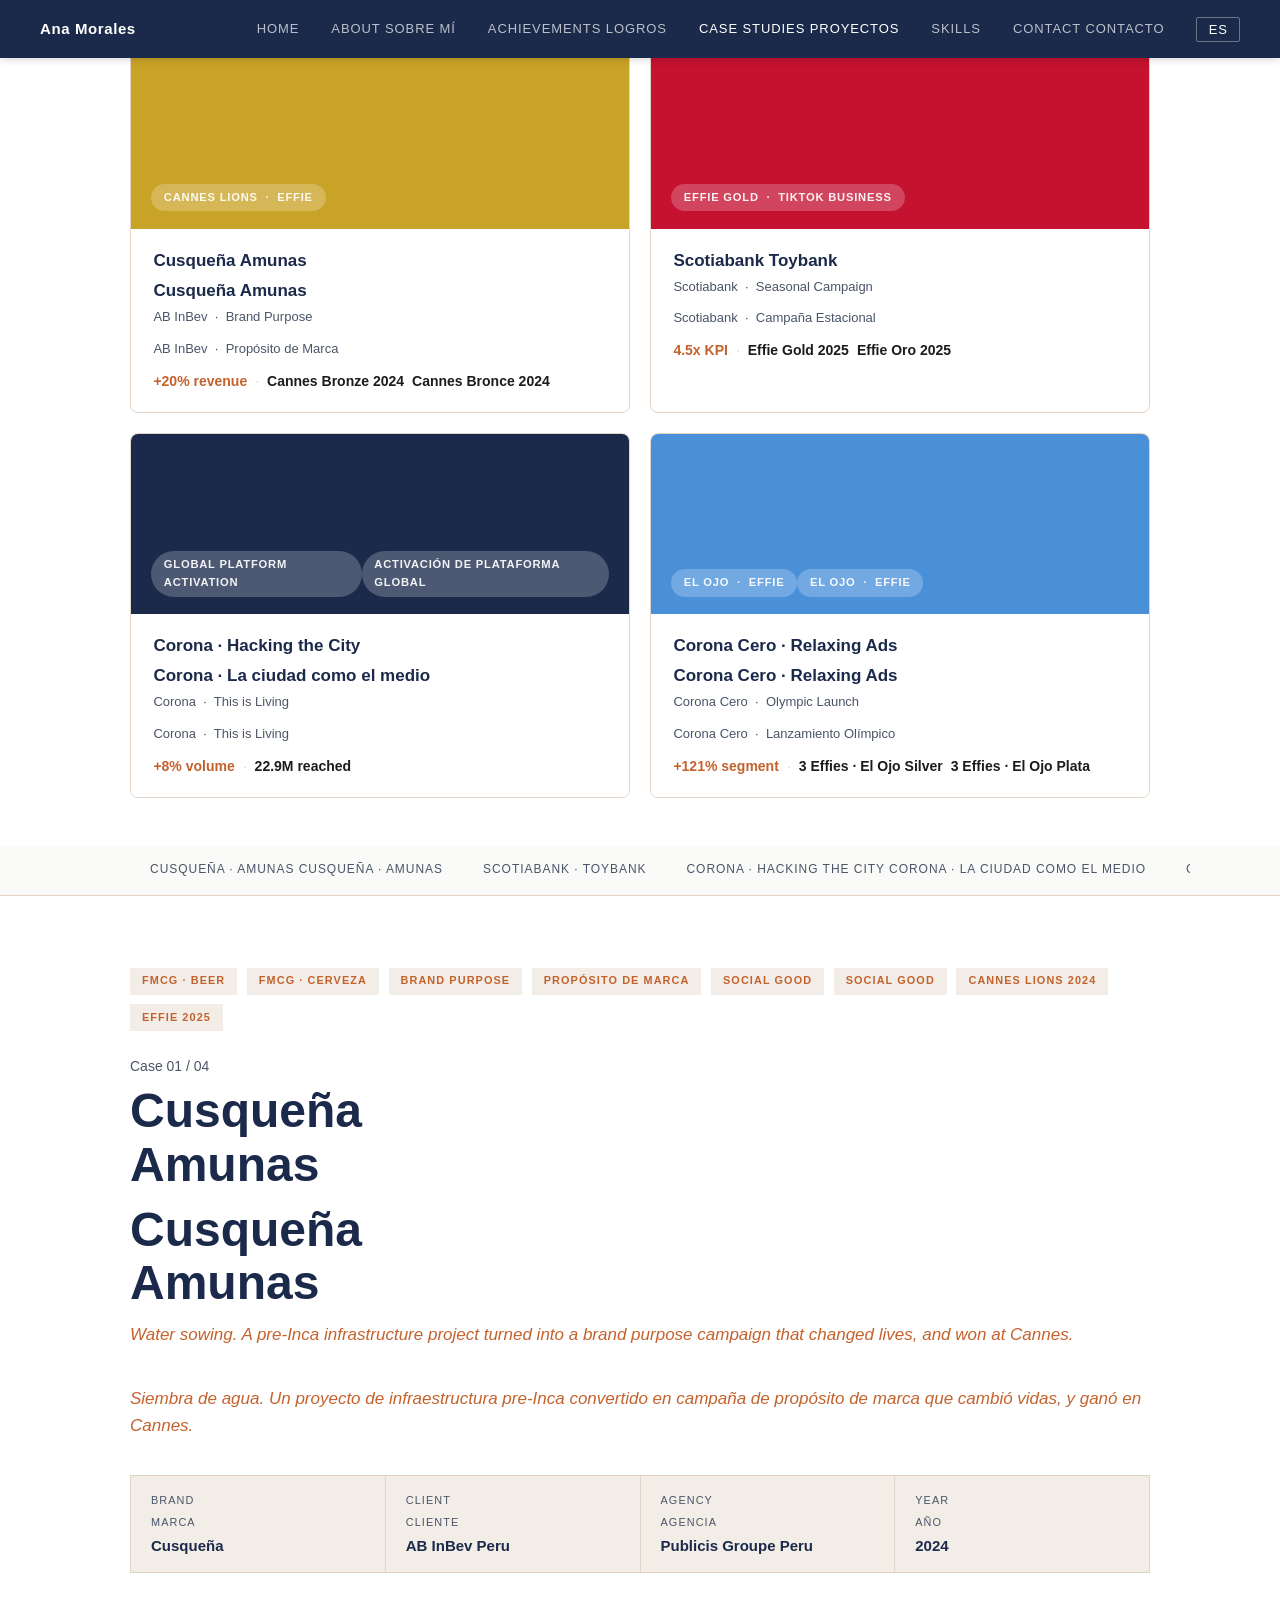
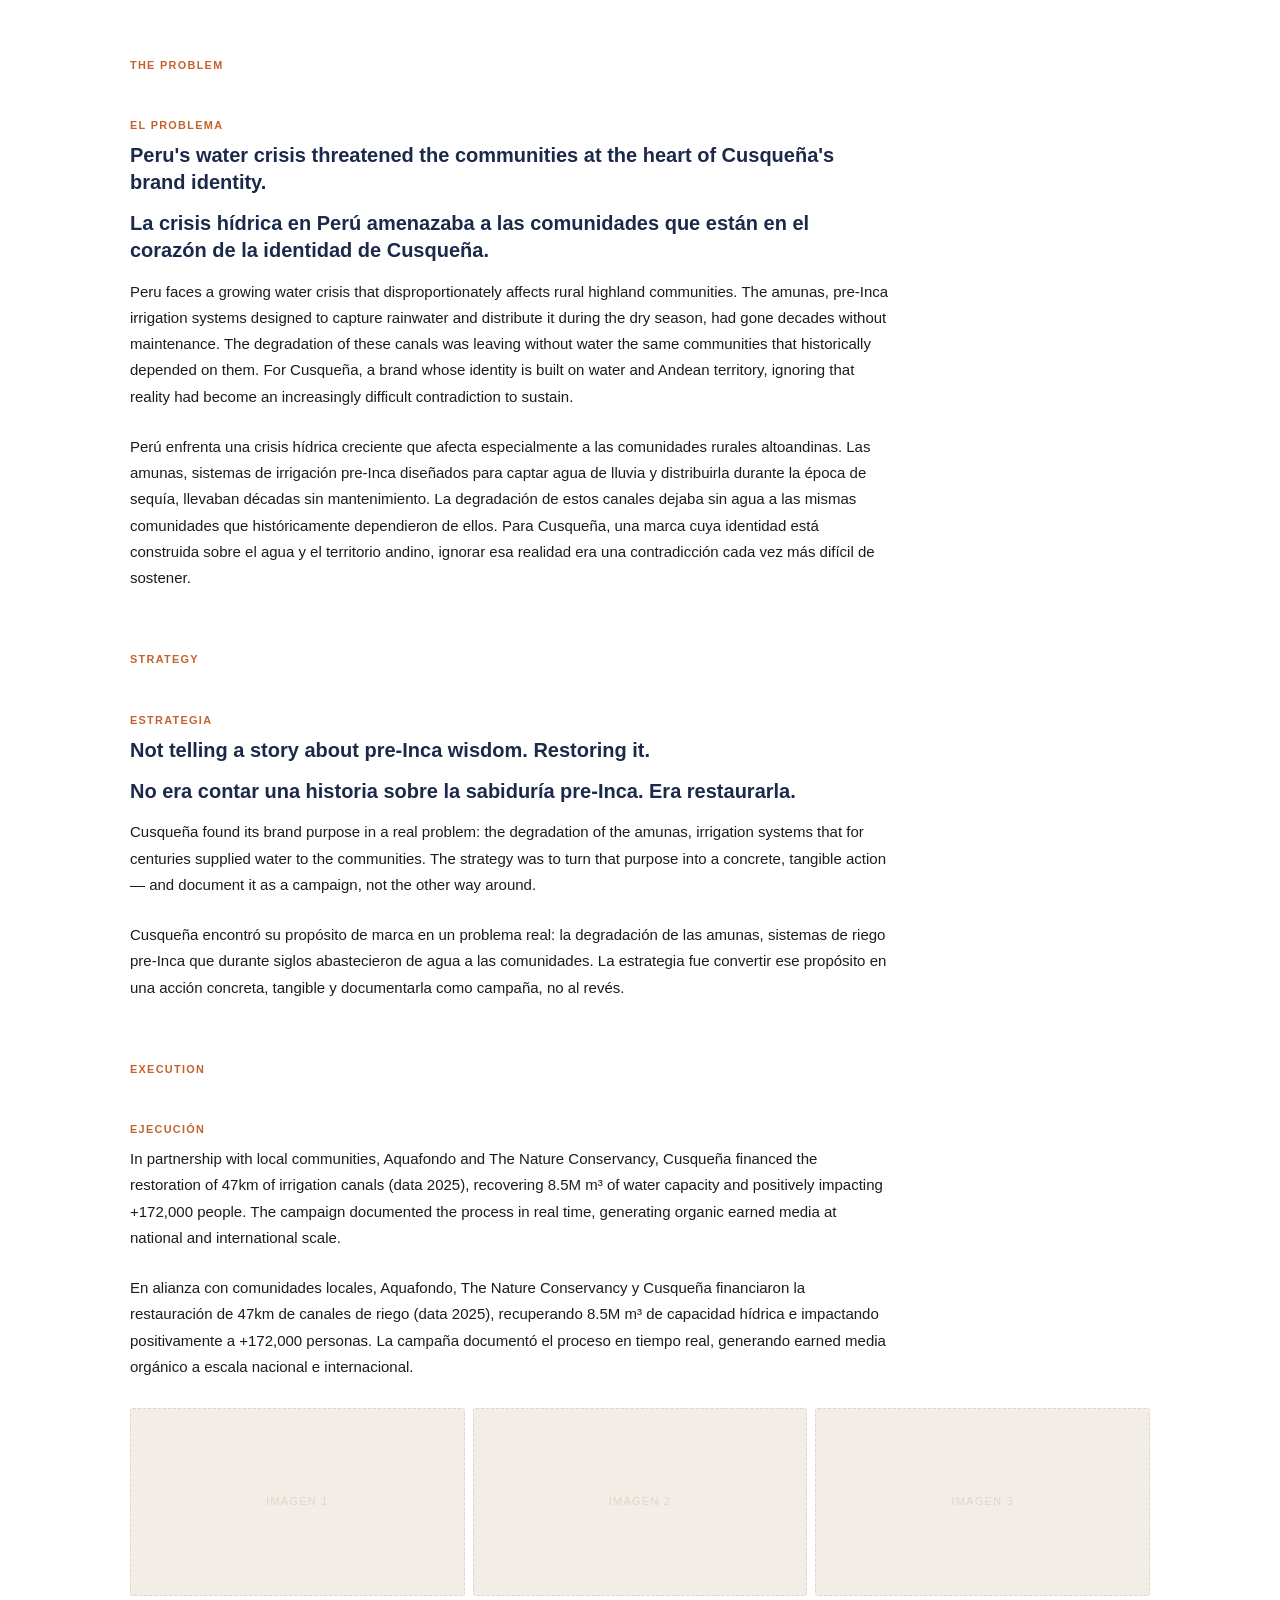
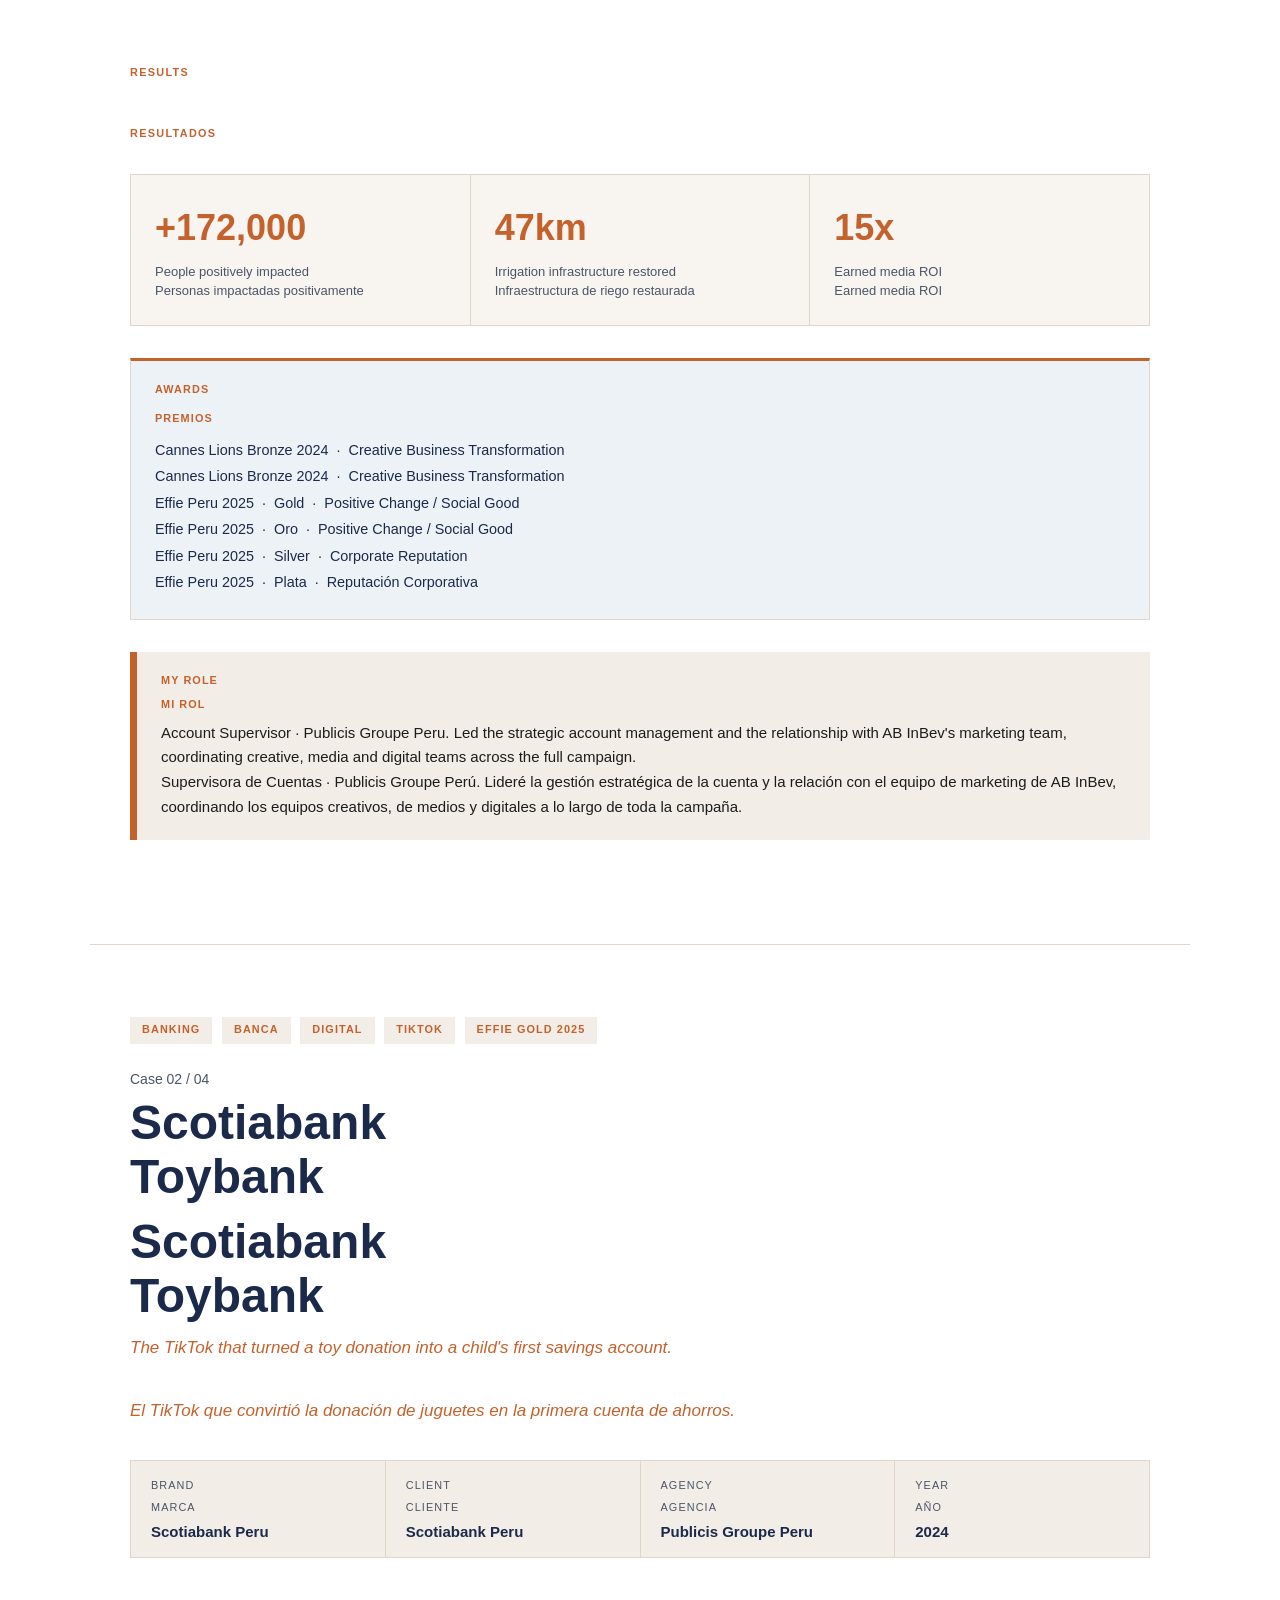
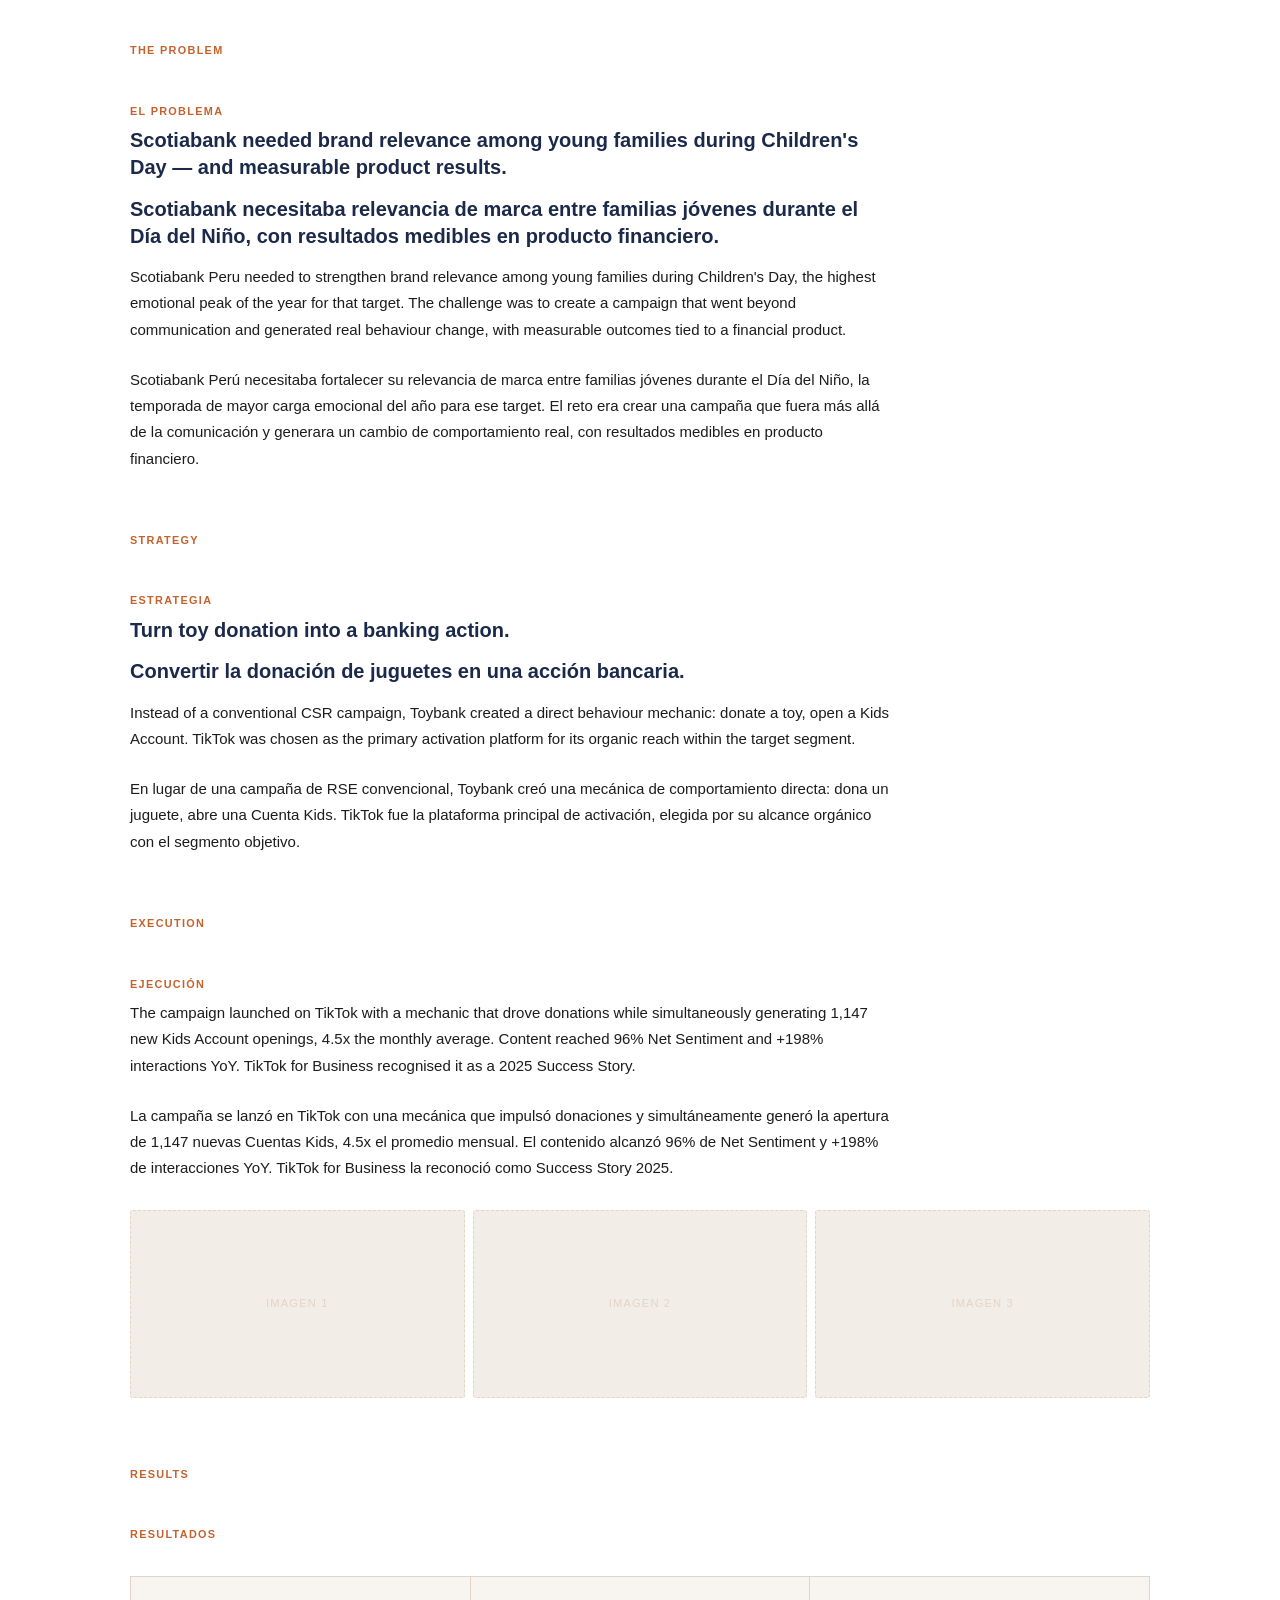
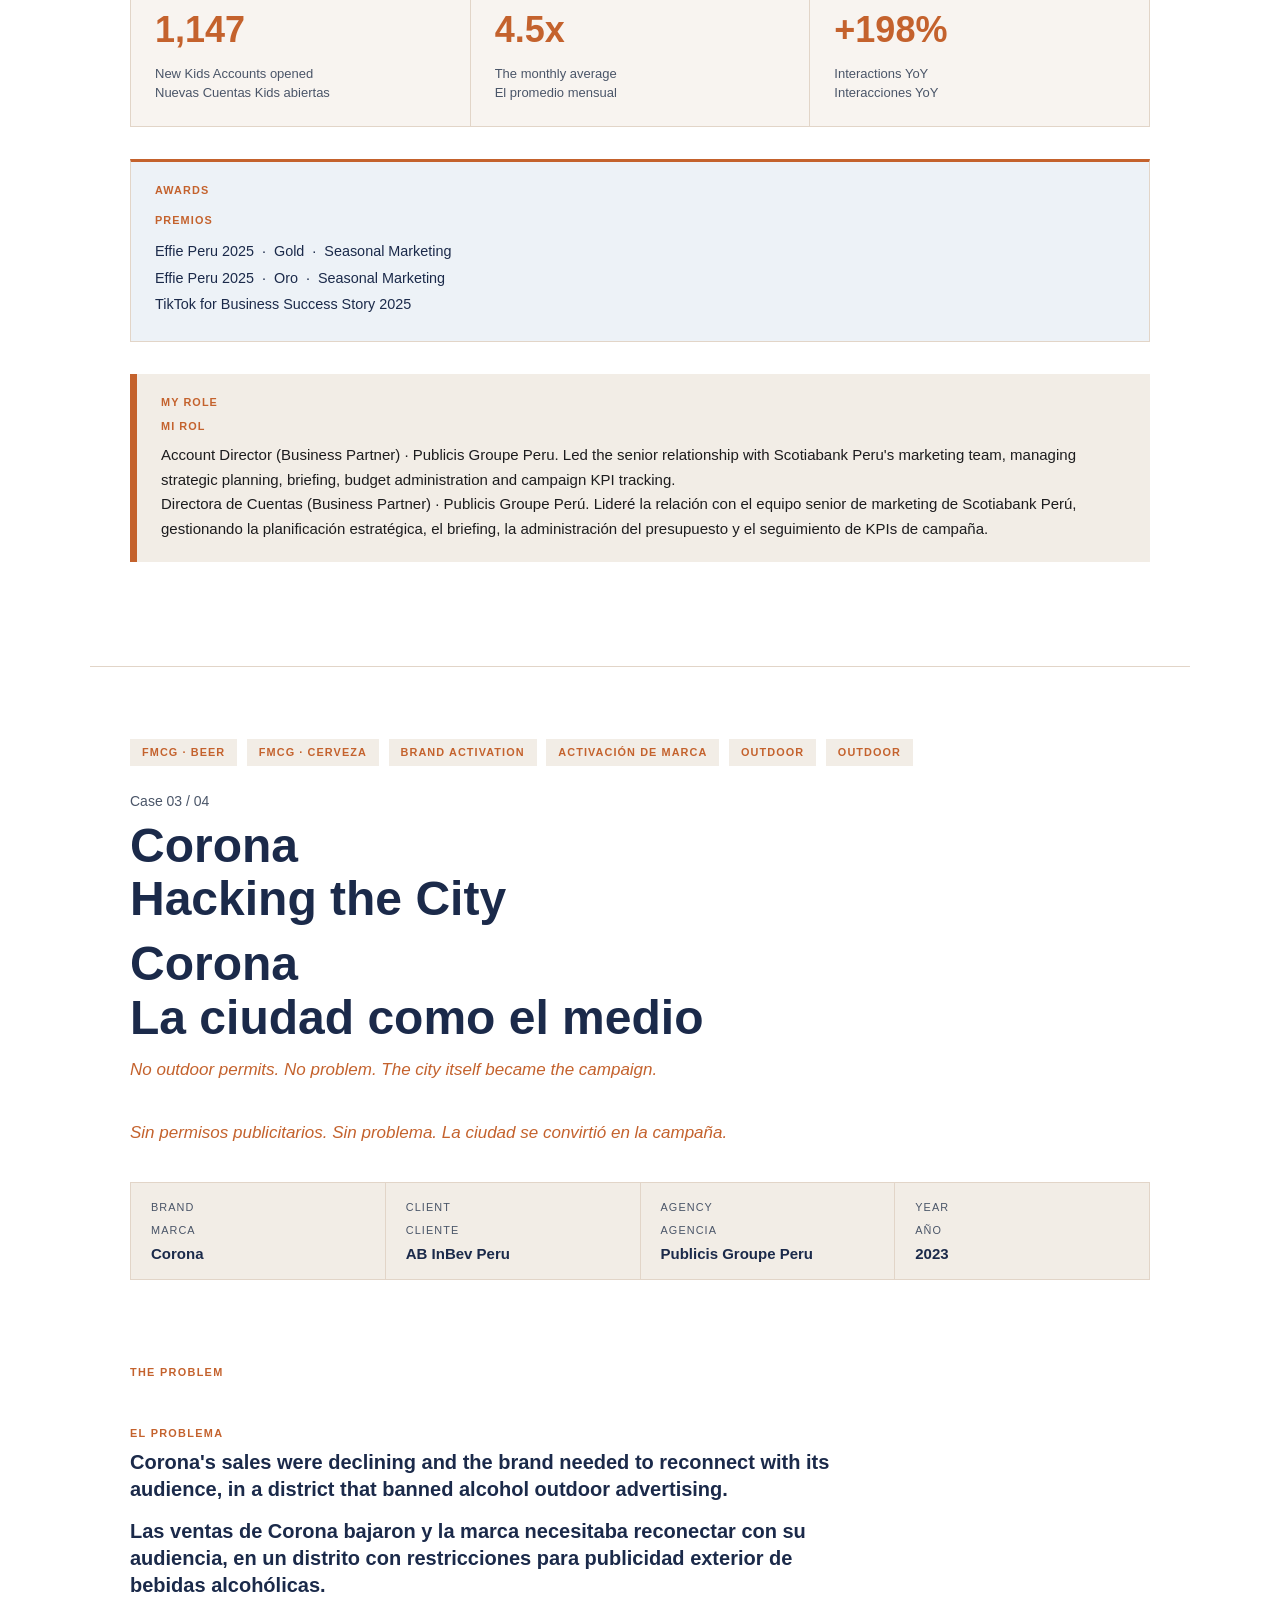
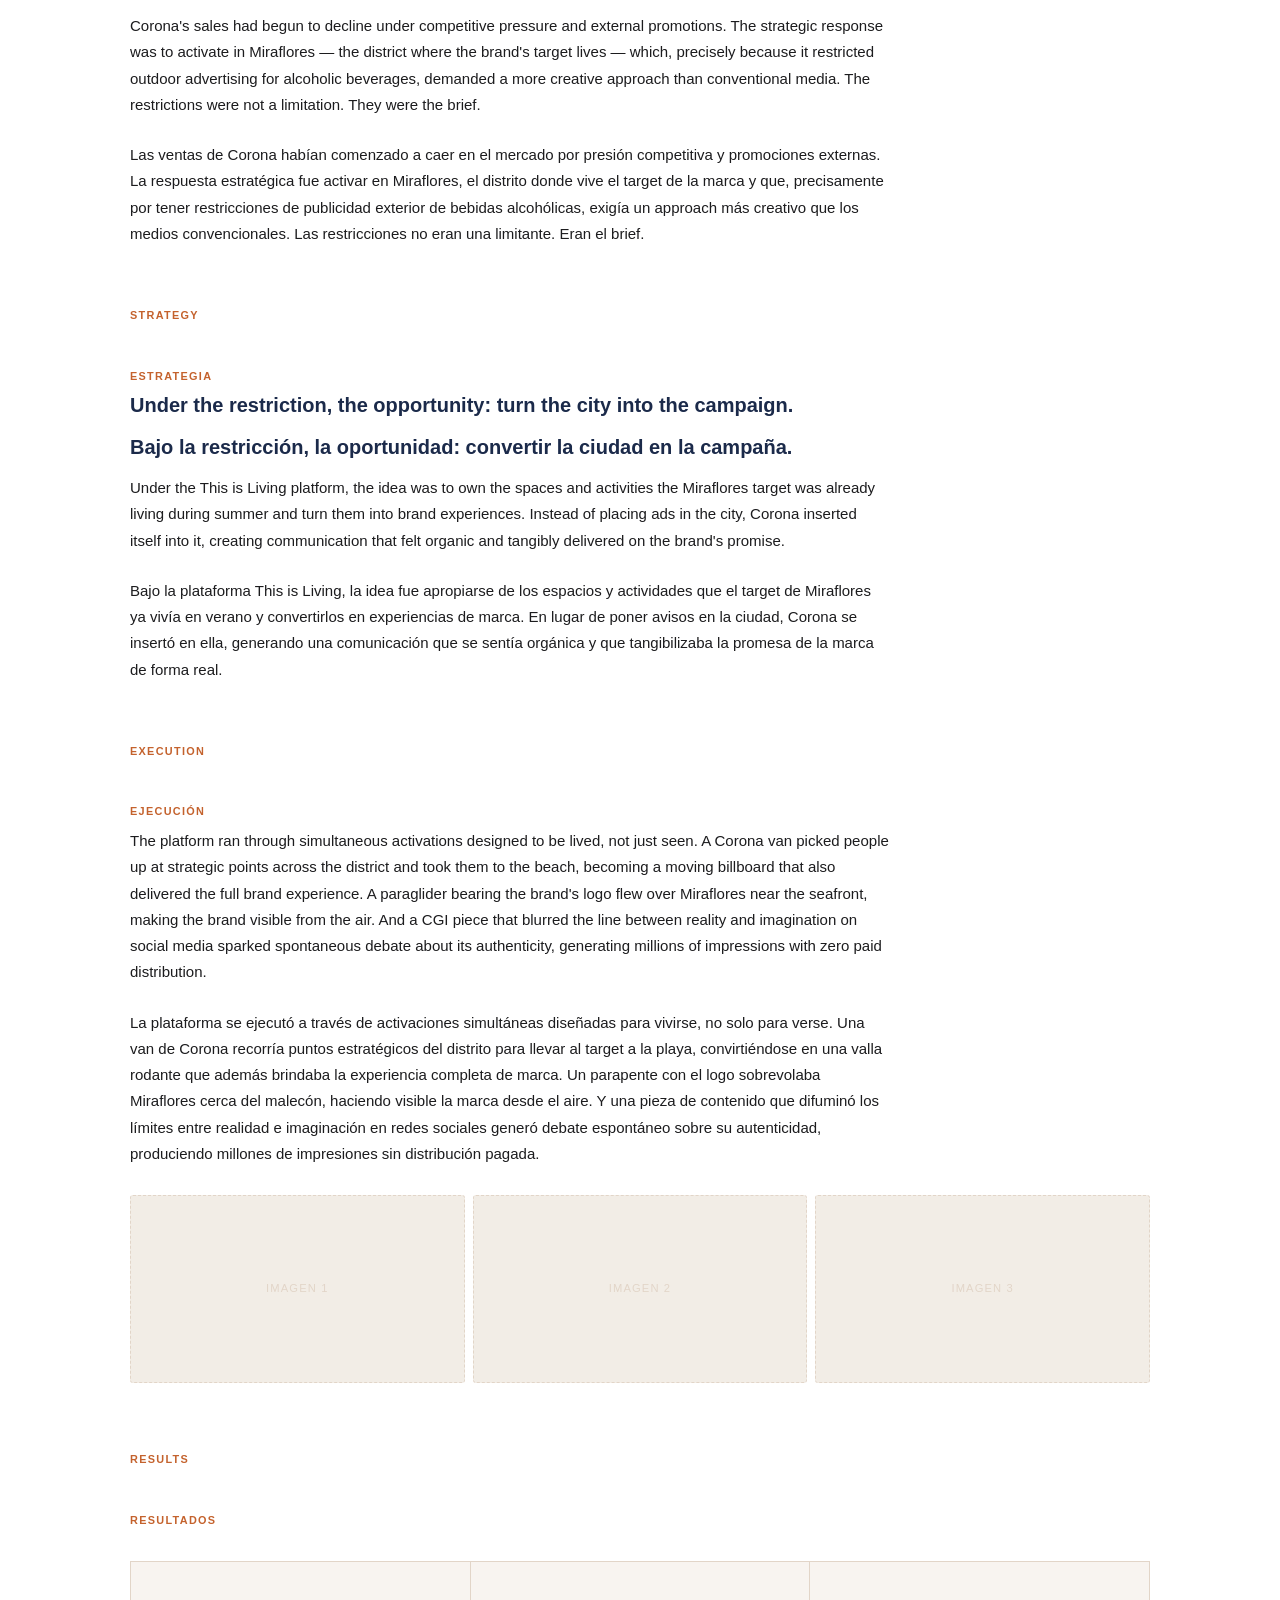
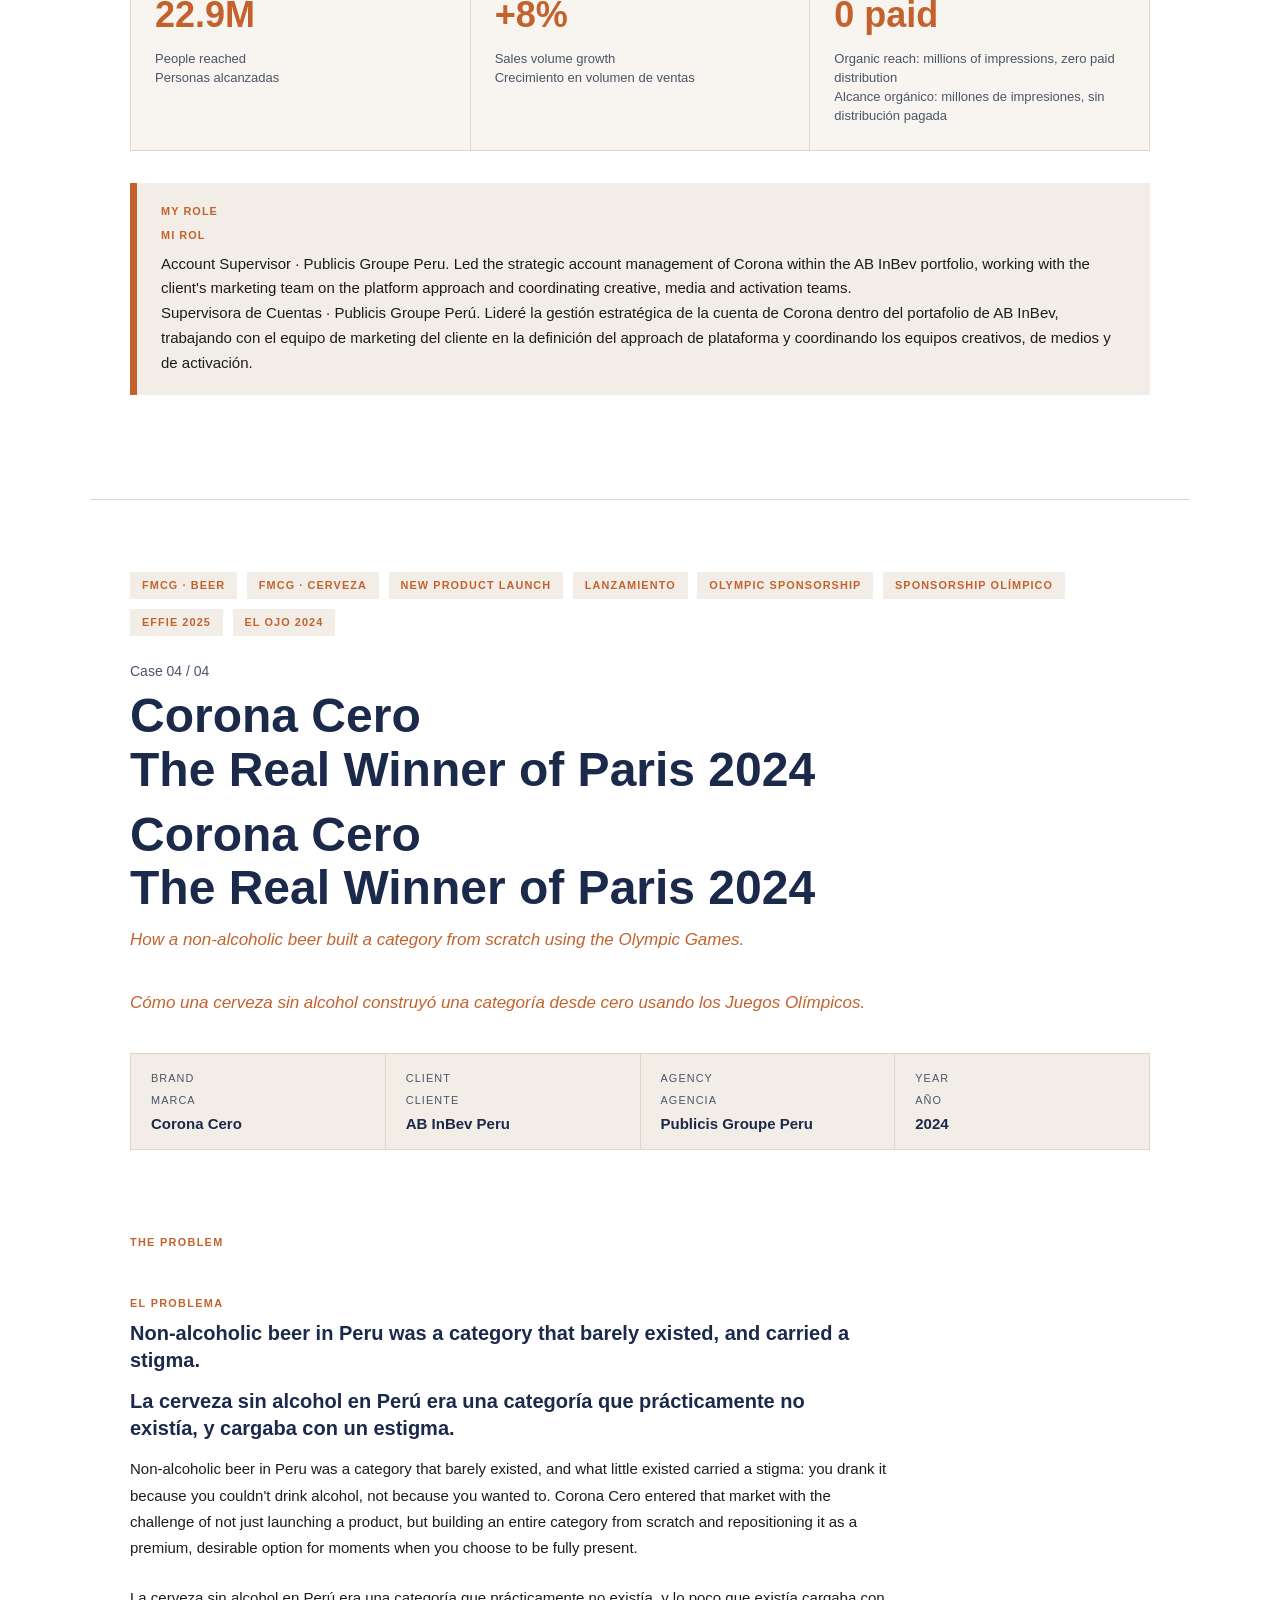
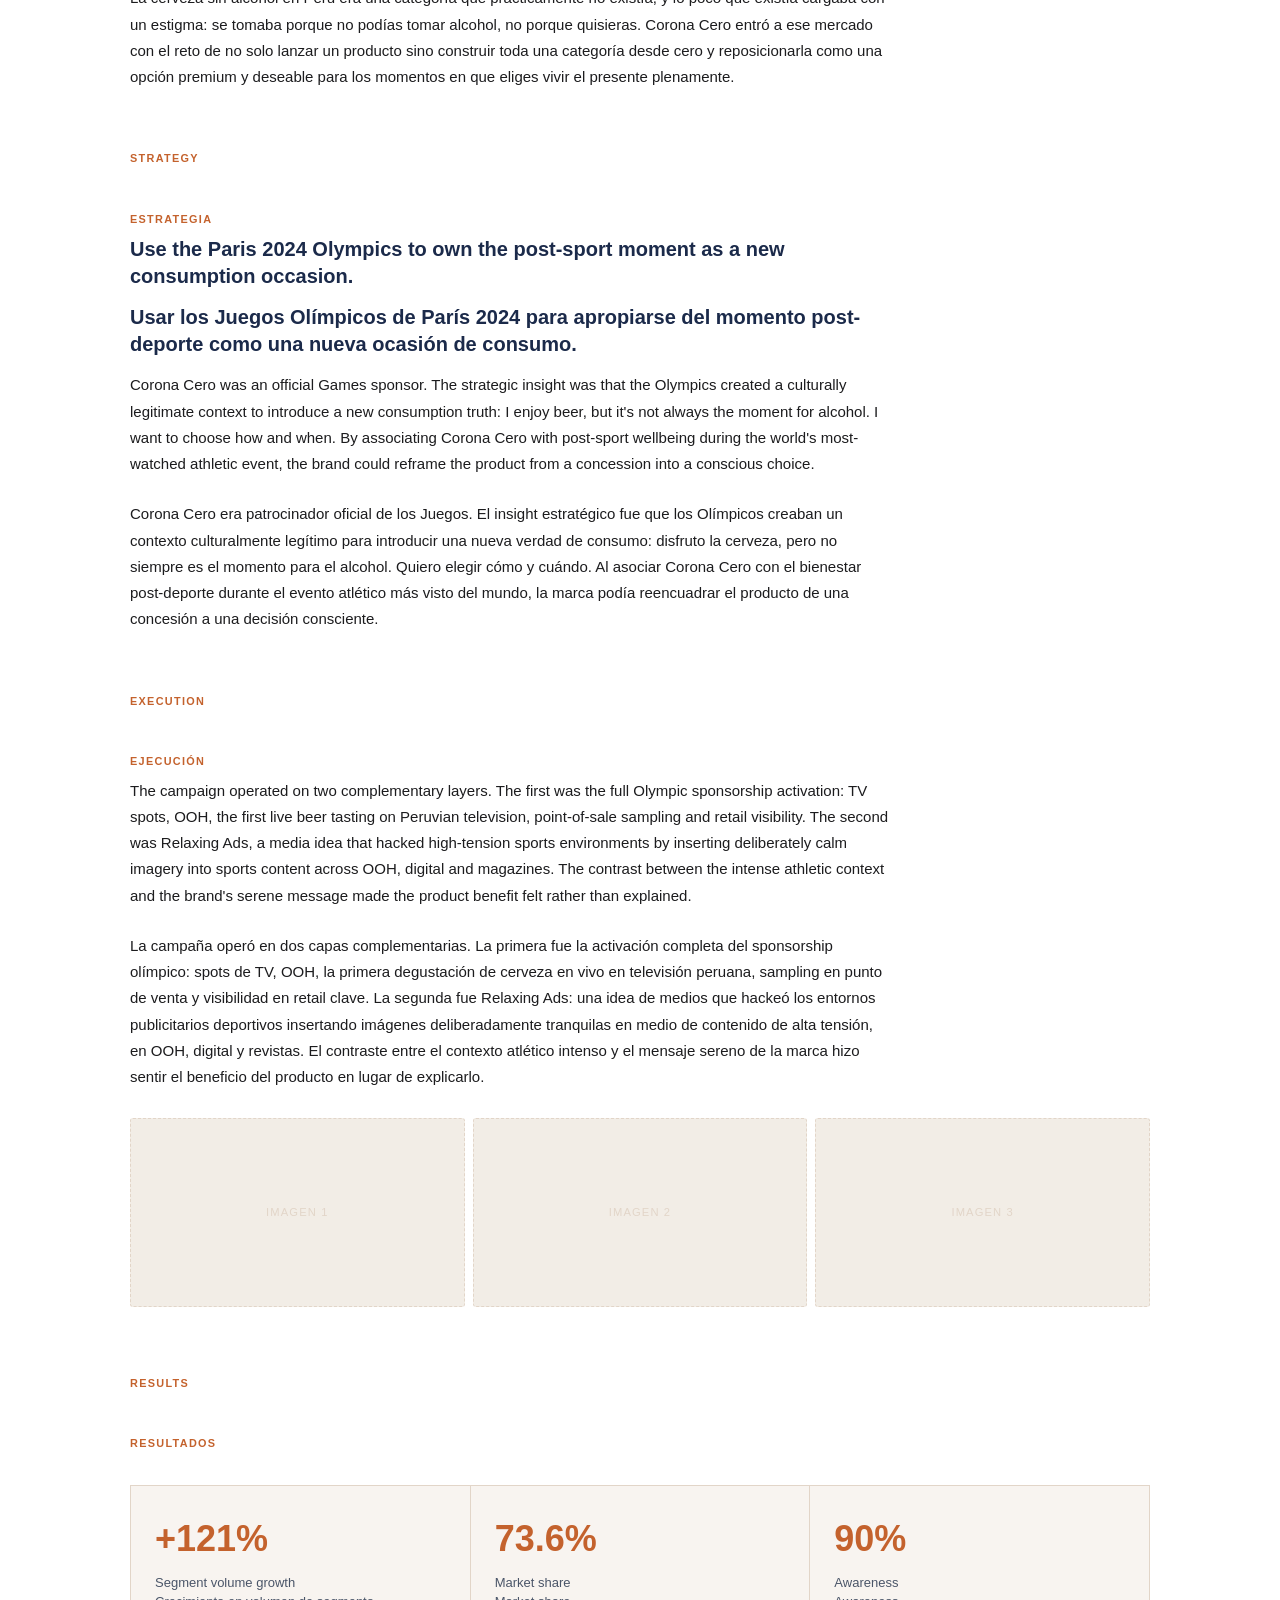
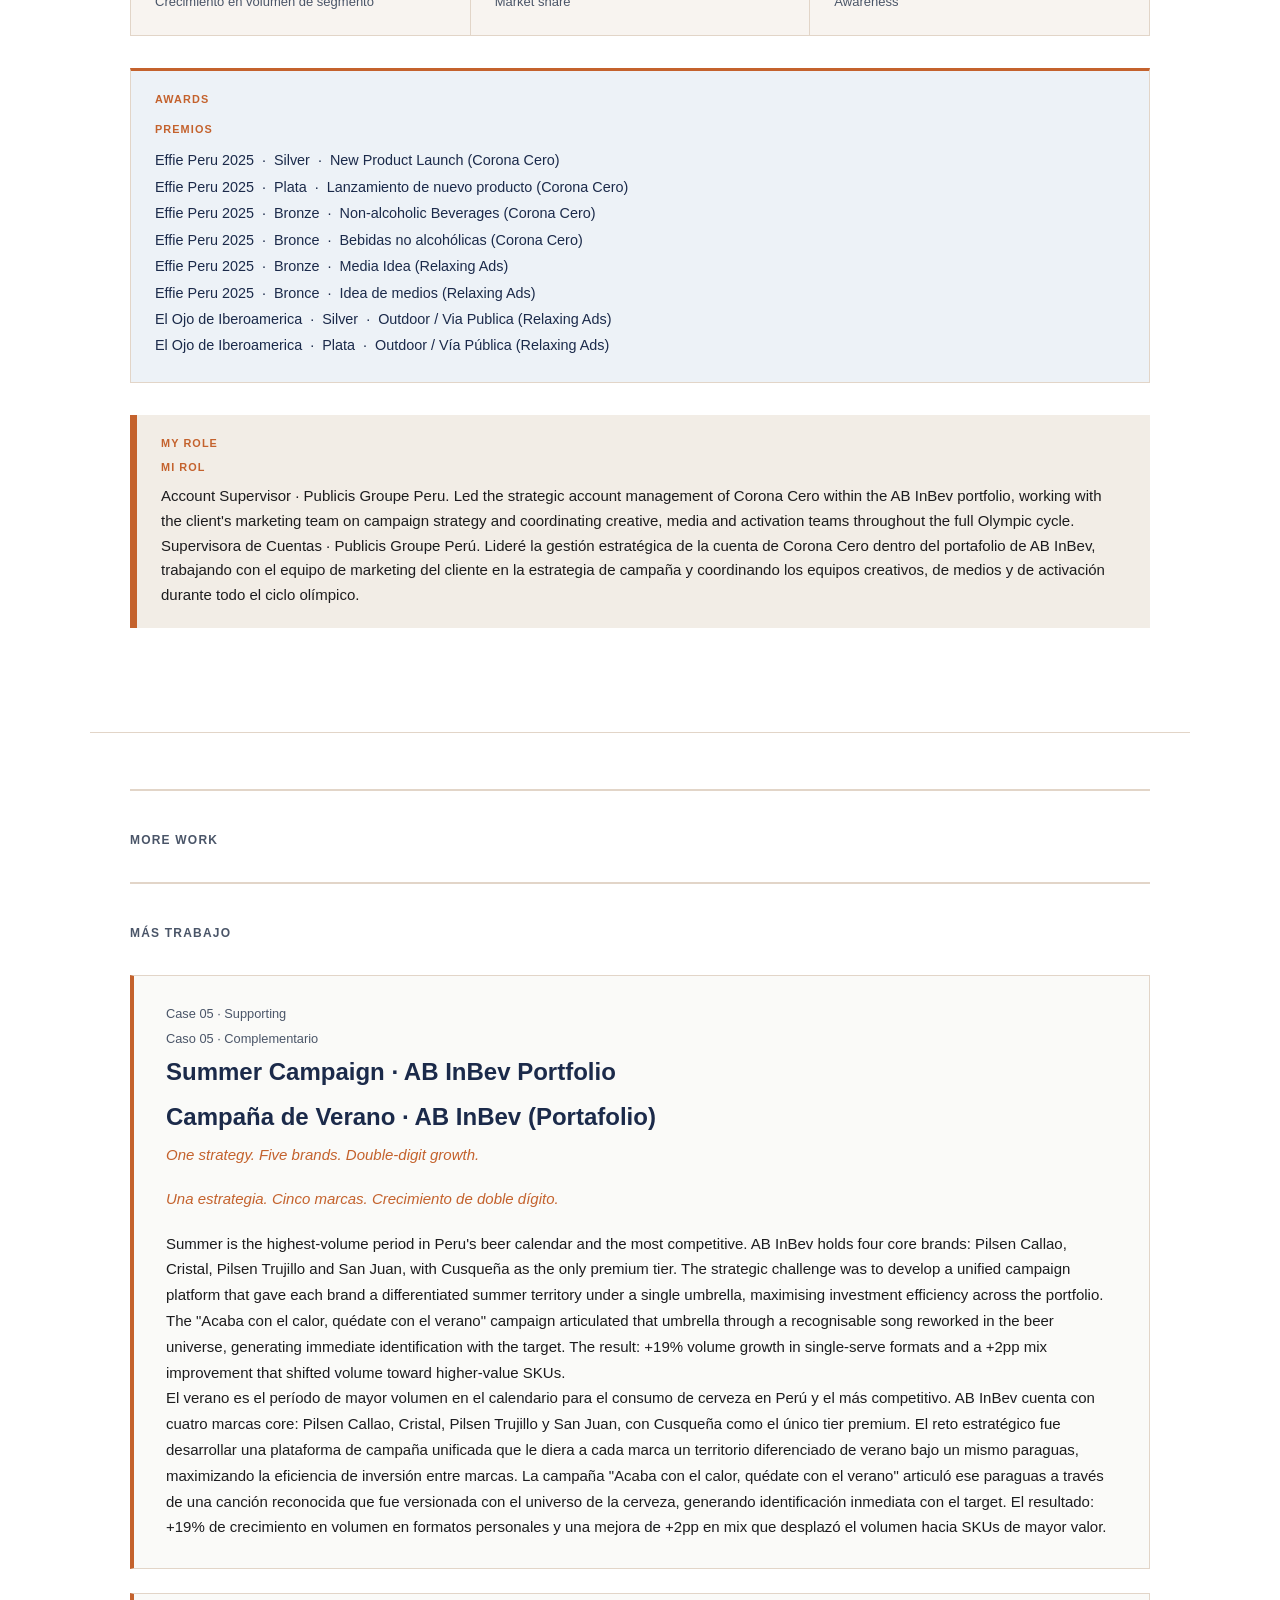
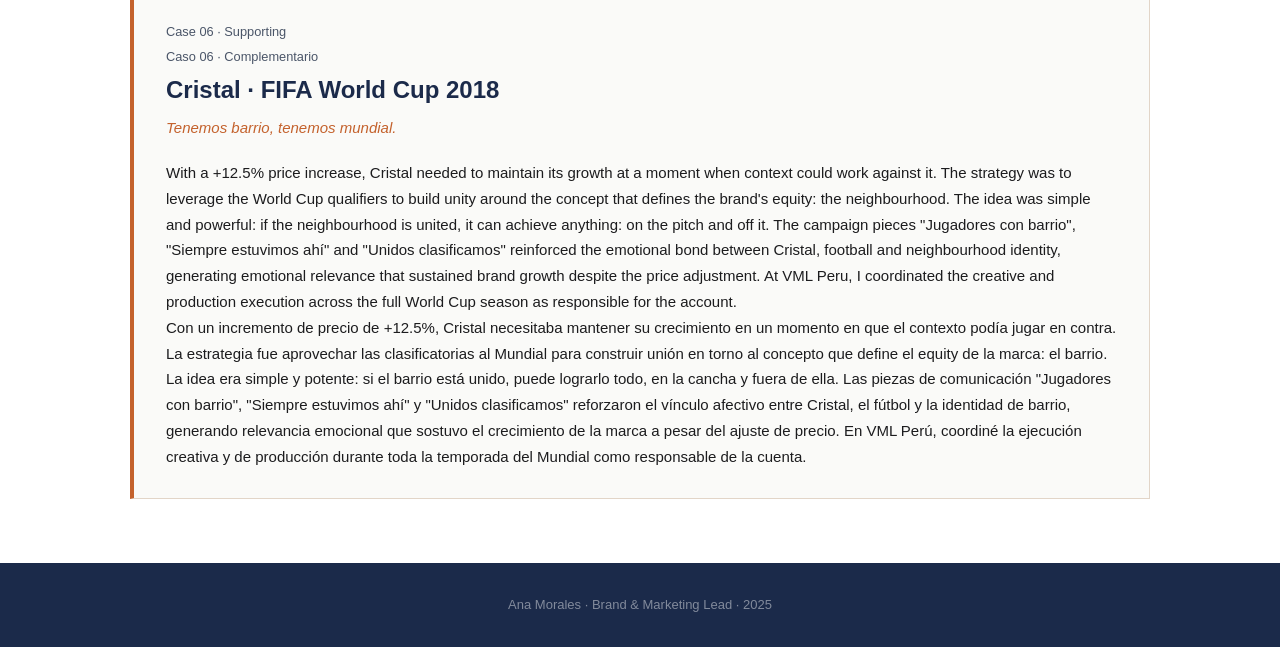
==== case-studies.html @ 9dc131d6 "Add files via upload" ====
<!DOCTYPE html>
<html lang="en">
<head>
  <meta charset="UTF-8">
  <meta name="viewport" content="width=device-width, initial-scale=1.0">
  <title>Case Studies — Ana Morales</title>
  <link rel="stylesheet" href="style.css">
</head>
<body>

<nav>
  <a href="index.html" class="nav-logo">Ana Morales</a>
  <div class="nav-links">
    <a href="index.html" class="hide-mob">Home</a>
    <a href="about.html" class="hide-mob">
      <span class="lang-en">About</span>
      <span class="lang-es">Sobre mí</span>
    </a>
    <a href="achievements.html" class="hide-mob">
      <span class="lang-en">Achievements</span>
      <span class="lang-es">Logros</span>
    </a>
    <a href="case-studies.html" class="active">
      <span class="lang-en">Case Studies</span>
      <span class="lang-es">Proyectos</span>
    </a>
    <a href="skills.html" class="hide-mob">Skills</a>
    <a href="contact.html">
      <span class="lang-en">Contact</span>
      <span class="lang-es">Contacto</span>
    </a>
    <button class="lang-btn" id="lang-toggle" data-current="en">ES</button>
  </div>
</nav>

<!-- ── CARD GRID OVERVIEW ────────────────────────────────────────────────── -->
<div class="cs-grid">

  <!-- Cusqueña — GOLD -->
  <a class="cs-card cs-card--gold" href="#case01">
    <div class="cs-card-header">
      <span class="cs-card-badge">Cannes Lions &nbsp;·&nbsp; Effie</span>
    </div>
    <div class="cs-card-body">
      <div class="cs-card-title lang-en">Cusqueña Amunas</div>
      <div class="cs-card-title lang-es">Cusqueña Amunas</div>
      <div class="cs-card-sub lang-en">AB InBev &nbsp;·&nbsp; Brand Purpose</div>
      <div class="cs-card-sub lang-es">AB InBev &nbsp;·&nbsp; Propósito de Marca</div>
      <div class="cs-card-metrics">
        <span class="cs-card-metric-val">+20% revenue</span>
        <span class="cs-card-metric-sep">·</span>
        <span class="cs-card-metric-award lang-en">Cannes Bronze 2024</span>
        <span class="cs-card-metric-award lang-es">Cannes Bronce 2024</span>
      </div>
    </div>
  </a>

  <!-- Scotiabank — RED -->
  <a class="cs-card cs-card--red" href="#case02">
    <div class="cs-card-header">
      <span class="cs-card-badge">Effie Gold &nbsp;·&nbsp; TikTok Business</span>
    </div>
    <div class="cs-card-body">
      <div class="cs-card-title">Scotiabank Toybank</div>
      <div class="cs-card-sub lang-en">Scotiabank &nbsp;·&nbsp; Seasonal Campaign</div>
      <div class="cs-card-sub lang-es">Scotiabank &nbsp;·&nbsp; Campaña Estacional</div>
      <div class="cs-card-metrics">
        <span class="cs-card-metric-val">4.5x KPI</span>
        <span class="cs-card-metric-sep">·</span>
        <span class="cs-card-metric-award lang-en">Effie Gold 2025</span>
        <span class="cs-card-metric-award lang-es">Effie Oro 2025</span>
      </div>
    </div>
  </a>

  <!-- Corona — NAVY -->
  <a class="cs-card cs-card--navy" href="#case03">
    <div class="cs-card-header">
      <span class="cs-card-badge lang-en">Global platform activation</span>
      <span class="cs-card-badge lang-es">Activación de plataforma global</span>
    </div>
    <div class="cs-card-body">
      <div class="cs-card-title lang-en">Corona · Hacking the City</div>
      <div class="cs-card-title lang-es">Corona · La ciudad como el medio</div>
      <div class="cs-card-sub lang-en">Corona &nbsp;·&nbsp; This is Living</div>
      <div class="cs-card-sub lang-es">Corona &nbsp;·&nbsp; This is Living</div>
      <div class="cs-card-metrics">
        <span class="cs-card-metric-val">+8% volume</span>
        <span class="cs-card-metric-sep">·</span>
        <span class="cs-card-metric-award">22.9M reached</span>
      </div>
    </div>
  </a>

  <!-- Corona Cero — CELESTE -->
  <a class="cs-card cs-card--celeste" href="#case04">
    <div class="cs-card-header">
      <span class="cs-card-badge lang-en">El Ojo &nbsp;·&nbsp; Effie</span>
      <span class="cs-card-badge lang-es">El Ojo &nbsp;·&nbsp; Effie</span>
    </div>
    <div class="cs-card-body">
      <div class="cs-card-title lang-en">Corona Cero · Relaxing Ads</div>
      <div class="cs-card-title lang-es">Corona Cero · Relaxing Ads</div>
      <div class="cs-card-sub lang-en">Corona Cero &nbsp;·&nbsp; Olympic Launch</div>
      <div class="cs-card-sub lang-es">Corona Cero &nbsp;·&nbsp; Lanzamiento Olímpico</div>
      <div class="cs-card-metrics">
        <span class="cs-card-metric-val">+121% segment</span>
        <span class="cs-card-metric-sep">·</span>
        <span class="cs-card-metric-award lang-en">3 Effies · El Ojo Silver</span>
        <span class="cs-card-metric-award lang-es">3 Effies · El Ojo Plata</span>
      </div>
    </div>
  </a>

</div><!-- /cs-grid -->

<!-- Sticky case nav -->
<div class="cs-nav">
  <div class="cs-nav-inner">
    <a class="cs-nav-link" href="#case01">
      <span class="lang-en">Cusqueña · Amunas</span>
      <span class="lang-es">Cusqueña · Amunas</span>
    </a>
    <a class="cs-nav-link" href="#case02">Scotiabank · Toybank</a>
    <a class="cs-nav-link" href="#case03">
      <span class="lang-en">Corona · Hacking the City</span>
      <span class="lang-es">Corona · La ciudad como el medio</span>
    </a>
    <a class="cs-nav-link" href="#case04">
      <span class="lang-en">Corona Cero · Paris 2024</span>
      <span class="lang-es">Corona Cero · París 2024</span>
    </a>
    <a class="cs-nav-link" href="#more">
      <span class="lang-en">More Work</span>
      <span class="lang-es">Más trabajo</span>
    </a>
  </div>
</div>

<div class="page" style="padding-top:0;">

<!-- ═══════════════════════════════════════════════════════════════════════
     CASE 01 — CUSQUEÑA · AMUNAS
═══════════════════════════════════════════════════════════════════════ -->
<div class="cs-section" id="case01">

  <div class="cs-chips">
    <span class="cs-chip lang-en">FMCG · Beer</span>
    <span class="cs-chip lang-es">FMCG · Cerveza</span>
    <span class="cs-chip lang-en">Brand Purpose</span>
    <span class="cs-chip lang-es">Propósito de Marca</span>
    <span class="cs-chip lang-en">Social Good</span>
    <span class="cs-chip lang-es">Social Good</span>
    <span class="cs-chip">Cannes Lions 2024</span>
    <span class="cs-chip">Effie 2025</span>
  </div>

  <p class="cs-num">Case 01 / 04</p>

  <h2 class="cs-title lang-en">Cusqueña<br>Amunas</h2>
  <h2 class="cs-title lang-es">Cusqueña<br>Amunas</h2>

  <p class="cs-claim lang-en">Water sowing. A pre-Inca infrastructure project turned into a brand purpose campaign that changed lives, and won at Cannes.</p>
  <p class="cs-claim lang-es">Siembra de agua. Un proyecto de infraestructura pre-Inca convertido en campaña de propósito de marca que cambió vidas, y ganó en Cannes.</p>

  <!-- Meta bar -->
  <div class="meta-bar">
    <div class="meta-cell">
      <div class="meta-lbl lang-en">Brand</div>
      <div class="meta-lbl lang-es">Marca</div>
      <div class="meta-val">Cusqueña</div>
    </div>
    <div class="meta-cell">
      <div class="meta-lbl lang-en">Client</div>
      <div class="meta-lbl lang-es">Cliente</div>
      <div class="meta-val">AB InBev Peru</div>
    </div>
    <div class="meta-cell">
      <div class="meta-lbl lang-en">Agency</div>
      <div class="meta-lbl lang-es">Agencia</div>
      <div class="meta-val">Publicis Groupe Peru</div>
    </div>
    <div class="meta-cell">
      <div class="meta-lbl lang-en">Year</div>
      <div class="meta-lbl lang-es">Año</div>
      <div class="meta-val">2024</div>
    </div>
  </div>

  <!-- The Problem -->
  <p class="cs-label lang-en">The Problem</p>
  <p class="cs-label lang-es">El Problema</p>
  <h3 class="cs-headline lang-en">Peru's water crisis threatened the communities at the heart of Cusqueña's brand identity.</h3>
  <h3 class="cs-headline lang-es">La crisis hídrica en Perú amenazaba a las comunidades que están en el corazón de la identidad de Cusqueña.</h3>
  <p class="cs-body lang-en">Peru faces a growing water crisis that disproportionately affects rural highland communities. The amunas, pre-Inca irrigation systems designed to capture rainwater and distribute it during the dry season, had gone decades without maintenance. The degradation of these canals was leaving without water the same communities that historically depended on them. For Cusqueña, a brand whose identity is built on water and Andean territory, ignoring that reality had become an increasingly difficult contradiction to sustain.</p>
  <p class="cs-body lang-es">Perú enfrenta una crisis hídrica creciente que afecta especialmente a las comunidades rurales altoandinas. Las amunas, sistemas de irrigación pre-Inca diseñados para captar agua de lluvia y distribuirla durante la época de sequía, llevaban décadas sin mantenimiento. La degradación de estos canales dejaba sin agua a las mismas comunidades que históricamente dependieron de ellos. Para Cusqueña, una marca cuya identidad está construida sobre el agua y el territorio andino, ignorar esa realidad era una contradicción cada vez más difícil de sostener.</p>

  <!-- Strategy -->
  <p class="cs-label lang-en">Strategy</p>
  <p class="cs-label lang-es">Estrategia</p>
  <h3 class="cs-headline lang-en">Not telling a story about pre-Inca wisdom. Restoring it.</h3>
  <h3 class="cs-headline lang-es">No era contar una historia sobre la sabiduría pre-Inca. Era restaurarla.</h3>
  <p class="cs-body lang-en">Cusqueña found its brand purpose in a real problem: the degradation of the amunas, irrigation systems that for centuries supplied water to the communities. The strategy was to turn that purpose into a concrete, tangible action — and document it as a campaign, not the other way around.</p>
  <p class="cs-body lang-es">Cusqueña encontró su propósito de marca en un problema real: la degradación de las amunas, sistemas de riego pre-Inca que durante siglos abastecieron de agua a las comunidades. La estrategia fue convertir ese propósito en una acción concreta, tangible y documentarla como campaña, no al revés.</p>

  <!-- Execution -->
  <p class="cs-label lang-en">Execution</p>
  <p class="cs-label lang-es">Ejecución</p>
  <p class="cs-body lang-en">In partnership with local communities, Aquafondo and The Nature Conservancy, Cusqueña financed the restoration of 47km of irrigation canals (data 2025), recovering 8.5M m³ of water capacity and positively impacting +172,000 people. The campaign documented the process in real time, generating organic earned media at national and international scale.</p>
  <p class="cs-body lang-es">En alianza con comunidades locales, Aquafondo, The Nature Conservancy y Cusqueña financiaron la restauración de 47km de canales de riego (data 2025), recuperando 8.5M m³ de capacidad hídrica e impactando positivamente a +172,000 personas. La campaña documentó el proceso en tiempo real, generando earned media orgánico a escala nacional e internacional.</p>

  <!-- Image board — replace <span class="img-placeholder"> with <img src="images/FILENAME.jpg" alt="..."> -->
  <div class="img-board">
    <div class="img-slot"><span class="img-placeholder">Imagen 1</span></div>
    <div class="img-slot"><span class="img-placeholder">Imagen 2</span></div>
    <div class="img-slot"><span class="img-placeholder">Imagen 3</span></div>
  </div>

  <!-- Results -->
  <p class="cs-label lang-en">Results</p>
  <p class="cs-label lang-es">Resultados</p>
  <div class="results-table">
    <div class="res-cell">
      <div class="res-metric">+172,000</div>
      <div class="res-label lang-en">People positively impacted</div>
      <div class="res-label lang-es">Personas impactadas positivamente</div>
    </div>
    <div class="res-cell">
      <div class="res-metric">47km</div>
      <div class="res-label lang-en">Irrigation infrastructure restored</div>
      <div class="res-label lang-es">Infraestructura de riego restaurada</div>
    </div>
    <div class="res-cell">
      <div class="res-metric">15x</div>
      <div class="res-label lang-en">Earned media ROI</div>
      <div class="res-label lang-es">Earned media ROI</div>
    </div>
  </div>

  <!-- Awards -->
  <div class="awards-box">
    <div class="awards-title lang-en">Awards</div>
    <div class="awards-title lang-es">Premios</div>
    <div class="award-line lang-en">Cannes Lions Bronze 2024 &nbsp;·&nbsp; Creative Business Transformation</div>
    <div class="award-line lang-es">Cannes Lions Bronze 2024 &nbsp;·&nbsp; Creative Business Transformation</div>
    <div class="award-line lang-en">Effie Peru 2025 &nbsp;·&nbsp; Gold &nbsp;·&nbsp; Positive Change / Social Good</div>
    <div class="award-line lang-es">Effie Peru 2025 &nbsp;·&nbsp; Oro &nbsp;·&nbsp; Positive Change / Social Good</div>
    <div class="award-line lang-en">Effie Peru 2025 &nbsp;·&nbsp; Silver &nbsp;·&nbsp; Corporate Reputation</div>
    <div class="award-line lang-es">Effie Peru 2025 &nbsp;·&nbsp; Plata &nbsp;·&nbsp; Reputación Corporativa</div>
  </div>

  <!-- My Role -->
  <div class="my-role">
    <div class="my-role-stripe"></div>
    <div class="my-role-body">
      <div class="my-role-lbl lang-en">My Role</div>
      <div class="my-role-lbl lang-es">Mi Rol</div>
      <p class="my-role-text lang-en">Account Supervisor · Publicis Groupe Peru. Led the strategic account management and the relationship with AB InBev's marketing team, coordinating creative, media and digital teams across the full campaign.</p>
      <p class="my-role-text lang-es">Supervisora de Cuentas · Publicis Groupe Perú. Lideré la gestión estratégica de la cuenta y la relación con el equipo de marketing de AB InBev, coordinando los equipos creativos, de medios y digitales a lo largo de toda la campaña.</p>
    </div>
  </div>

</div><!-- /case01 -->


<!-- ═══════════════════════════════════════════════════════════════════════
     CASE 02 — SCOTIABANK · TOYBANK
═══════════════════════════════════════════════════════════════════════ -->
<div class="cs-section" id="case02">

  <div class="cs-chips">
    <span class="cs-chip lang-en">Banking</span>
    <span class="cs-chip lang-es">Banca</span>
    <span class="cs-chip">Digital</span>
    <span class="cs-chip">TikTok</span>
    <span class="cs-chip">Effie Gold 2025</span>
  </div>

  <p class="cs-num">Case 02 / 04</p>

  <h2 class="cs-title lang-en">Scotiabank<br>Toybank</h2>
  <h2 class="cs-title lang-es">Scotiabank<br>Toybank</h2>

  <p class="cs-claim lang-en">The TikTok that turned a toy donation into a child's first savings account.</p>
  <p class="cs-claim lang-es">El TikTok que convirtió la donación de juguetes en la primera cuenta de ahorros.</p>

  <div class="meta-bar">
    <div class="meta-cell">
      <div class="meta-lbl lang-en">Brand</div>
      <div class="meta-lbl lang-es">Marca</div>
      <div class="meta-val">Scotiabank Peru</div>
    </div>
    <div class="meta-cell">
      <div class="meta-lbl lang-en">Client</div>
      <div class="meta-lbl lang-es">Cliente</div>
      <div class="meta-val">Scotiabank Peru</div>
    </div>
    <div class="meta-cell">
      <div class="meta-lbl lang-en">Agency</div>
      <div class="meta-lbl lang-es">Agencia</div>
      <div class="meta-val">Publicis Groupe Peru</div>
    </div>
    <div class="meta-cell">
      <div class="meta-lbl lang-en">Year</div>
      <div class="meta-lbl lang-es">Año</div>
      <div class="meta-val">2024</div>
    </div>
  </div>

  <p class="cs-label lang-en">The Problem</p>
  <p class="cs-label lang-es">El Problema</p>
  <h3 class="cs-headline lang-en">Scotiabank needed brand relevance among young families during Children's Day — and measurable product results.</h3>
  <h3 class="cs-headline lang-es">Scotiabank necesitaba relevancia de marca entre familias jóvenes durante el Día del Niño, con resultados medibles en producto financiero.</h3>
  <p class="cs-body lang-en">Scotiabank Peru needed to strengthen brand relevance among young families during Children's Day, the highest emotional peak of the year for that target. The challenge was to create a campaign that went beyond communication and generated real behaviour change, with measurable outcomes tied to a financial product.</p>
  <p class="cs-body lang-es">Scotiabank Perú necesitaba fortalecer su relevancia de marca entre familias jóvenes durante el Día del Niño, la temporada de mayor carga emocional del año para ese target. El reto era crear una campaña que fuera más allá de la comunicación y generara un cambio de comportamiento real, con resultados medibles en producto financiero.</p>

  <p class="cs-label lang-en">Strategy</p>
  <p class="cs-label lang-es">Estrategia</p>
  <h3 class="cs-headline lang-en">Turn toy donation into a banking action.</h3>
  <h3 class="cs-headline lang-es">Convertir la donación de juguetes en una acción bancaria.</h3>
  <p class="cs-body lang-en">Instead of a conventional CSR campaign, Toybank created a direct behaviour mechanic: donate a toy, open a Kids Account. TikTok was chosen as the primary activation platform for its organic reach within the target segment.</p>
  <p class="cs-body lang-es">En lugar de una campaña de RSE convencional, Toybank creó una mecánica de comportamiento directa: dona un juguete, abre una Cuenta Kids. TikTok fue la plataforma principal de activación, elegida por su alcance orgánico con el segmento objetivo.</p>

  <p class="cs-label lang-en">Execution</p>
  <p class="cs-label lang-es">Ejecución</p>
  <p class="cs-body lang-en">The campaign launched on TikTok with a mechanic that drove donations while simultaneously generating 1,147 new Kids Account openings, 4.5x the monthly average. Content reached 96% Net Sentiment and +198% interactions YoY. TikTok for Business recognised it as a 2025 Success Story.</p>
  <p class="cs-body lang-es">La campaña se lanzó en TikTok con una mecánica que impulsó donaciones y simultáneamente generó la apertura de 1,147 nuevas Cuentas Kids, 4.5x el promedio mensual. El contenido alcanzó 96% de Net Sentiment y +198% de interacciones YoY. TikTok for Business la reconoció como Success Story 2025.</p>

  <!-- Image board — replace <span class="img-placeholder"> with <img src="images/FILENAME.jpg" alt="..."> -->
  <div class="img-board">
    <div class="img-slot"><span class="img-placeholder">Imagen 1</span></div>
    <div class="img-slot"><span class="img-placeholder">Imagen 2</span></div>
    <div class="img-slot"><span class="img-placeholder">Imagen 3</span></div>
  </div>

  <p class="cs-label lang-en">Results</p>
  <p class="cs-label lang-es">Resultados</p>
  <div class="results-table">
    <div class="res-cell">
      <div class="res-metric">1,147</div>
      <div class="res-label lang-en">New Kids Accounts opened</div>
      <div class="res-label lang-es">Nuevas Cuentas Kids abiertas</div>
    </div>
    <div class="res-cell">
      <div class="res-metric">4.5x</div>
      <div class="res-label lang-en">The monthly average</div>
      <div class="res-label lang-es">El promedio mensual</div>
    </div>
    <div class="res-cell">
      <div class="res-metric">+198%</div>
      <div class="res-label lang-en">Interactions YoY</div>
      <div class="res-label lang-es">Interacciones YoY</div>
    </div>
  </div>

  <div class="awards-box">
    <div class="awards-title lang-en">Awards</div>
    <div class="awards-title lang-es">Premios</div>
    <div class="award-line lang-en">Effie Peru 2025 &nbsp;·&nbsp; Gold &nbsp;·&nbsp; Seasonal Marketing</div>
    <div class="award-line lang-es">Effie Peru 2025 &nbsp;·&nbsp; Oro &nbsp;·&nbsp; Seasonal Marketing</div>
    <div class="award-line">TikTok for Business Success Story 2025</div>
  </div>

  <div class="my-role">
    <div class="my-role-stripe"></div>
    <div class="my-role-body">
      <div class="my-role-lbl lang-en">My Role</div>
      <div class="my-role-lbl lang-es">Mi Rol</div>
      <p class="my-role-text lang-en">Account Director (Business Partner) · Publicis Groupe Peru. Led the senior relationship with Scotiabank Peru's marketing team, managing strategic planning, briefing, budget administration and campaign KPI tracking.</p>
      <p class="my-role-text lang-es">Directora de Cuentas (Business Partner) · Publicis Groupe Perú. Lideré la relación con el equipo senior de marketing de Scotiabank Perú, gestionando la planificación estratégica, el briefing, la administración del presupuesto y el seguimiento de KPIs de campaña.</p>
    </div>
  </div>

</div><!-- /case02 -->


<!-- ═══════════════════════════════════════════════════════════════════════
     CASE 03 — CORONA · HACKING THE CITY
═══════════════════════════════════════════════════════════════════════ -->
<div class="cs-section" id="case03">

  <div class="cs-chips">
    <span class="cs-chip lang-en">FMCG · Beer</span>
    <span class="cs-chip lang-es">FMCG · Cerveza</span>
    <span class="cs-chip lang-en">Brand Activation</span>
    <span class="cs-chip lang-es">Activación de Marca</span>
    <span class="cs-chip lang-en">Outdoor</span>
    <span class="cs-chip lang-es">Outdoor</span>
  </div>

  <p class="cs-num">Case 03 / 04</p>

  <h2 class="cs-title lang-en">Corona<br>Hacking the City</h2>
  <h2 class="cs-title lang-es">Corona<br>La ciudad como el medio</h2>

  <p class="cs-claim lang-en">No outdoor permits. No problem. The city itself became the campaign.</p>
  <p class="cs-claim lang-es">Sin permisos publicitarios. Sin problema. La ciudad se convirtió en la campaña.</p>

  <div class="meta-bar">
    <div class="meta-cell">
      <div class="meta-lbl lang-en">Brand</div>
      <div class="meta-lbl lang-es">Marca</div>
      <div class="meta-val">Corona</div>
    </div>
    <div class="meta-cell">
      <div class="meta-lbl lang-en">Client</div>
      <div class="meta-lbl lang-es">Cliente</div>
      <div class="meta-val">AB InBev Peru</div>
    </div>
    <div class="meta-cell">
      <div class="meta-lbl lang-en">Agency</div>
      <div class="meta-lbl lang-es">Agencia</div>
      <div class="meta-val">Publicis Groupe Peru</div>
    </div>
    <div class="meta-cell">
      <div class="meta-lbl lang-en">Year</div>
      <div class="meta-lbl lang-es">Año</div>
      <div class="meta-val">2023</div>
    </div>
  </div>

  <p class="cs-label lang-en">The Problem</p>
  <p class="cs-label lang-es">El Problema</p>
  <h3 class="cs-headline lang-en">Corona's sales were declining and the brand needed to reconnect with its audience, in a district that banned alcohol outdoor advertising.</h3>
  <h3 class="cs-headline lang-es">Las ventas de Corona bajaron y la marca necesitaba reconectar con su audiencia, en un distrito con restricciones para publicidad exterior de bebidas alcohólicas.</h3>
  <p class="cs-body lang-en">Corona's sales had begun to decline under competitive pressure and external promotions. The strategic response was to activate in Miraflores — the district where the brand's target lives — which, precisely because it restricted outdoor advertising for alcoholic beverages, demanded a more creative approach than conventional media. The restrictions were not a limitation. They were the brief.</p>
  <p class="cs-body lang-es">Las ventas de Corona habían comenzado a caer en el mercado por presión competitiva y promociones externas. La respuesta estratégica fue activar en Miraflores, el distrito donde vive el target de la marca y que, precisamente por tener restricciones de publicidad exterior de bebidas alcohólicas, exigía un approach más creativo que los medios convencionales. Las restricciones no eran una limitante. Eran el brief.</p>

  <p class="cs-label lang-en">Strategy</p>
  <p class="cs-label lang-es">Estrategia</p>
  <h3 class="cs-headline lang-en">Under the restriction, the opportunity: turn the city into the campaign.</h3>
  <h3 class="cs-headline lang-es">Bajo la restricción, la oportunidad: convertir la ciudad en la campaña.</h3>
  <p class="cs-body lang-en">Under the This is Living platform, the idea was to own the spaces and activities the Miraflores target was already living during summer and turn them into brand experiences. Instead of placing ads in the city, Corona inserted itself into it, creating communication that felt organic and tangibly delivered on the brand's promise.</p>
  <p class="cs-body lang-es">Bajo la plataforma This is Living, la idea fue apropiarse de los espacios y actividades que el target de Miraflores ya vivía en verano y convertirlos en experiencias de marca. En lugar de poner avisos en la ciudad, Corona se insertó en ella, generando una comunicación que se sentía orgánica y que tangibilizaba la promesa de la marca de forma real.</p>

  <p class="cs-label lang-en">Execution</p>
  <p class="cs-label lang-es">Ejecución</p>
  <p class="cs-body lang-en">The platform ran through simultaneous activations designed to be lived, not just seen. A Corona van picked people up at strategic points across the district and took them to the beach, becoming a moving billboard that also delivered the full brand experience. A paraglider bearing the brand's logo flew over Miraflores near the seafront, making the brand visible from the air. And a CGI piece that blurred the line between reality and imagination on social media sparked spontaneous debate about its authenticity, generating millions of impressions with zero paid distribution.</p>
  <p class="cs-body lang-es">La plataforma se ejecutó a través de activaciones simultáneas diseñadas para vivirse, no solo para verse. Una van de Corona recorría puntos estratégicos del distrito para llevar al target a la playa, convirtiéndose en una valla rodante que además brindaba la experiencia completa de marca. Un parapente con el logo sobrevolaba Miraflores cerca del malecón, haciendo visible la marca desde el aire. Y una pieza de contenido que difuminó los límites entre realidad e imaginación en redes sociales generó debate espontáneo sobre su autenticidad, produciendo millones de impresiones sin distribución pagada.</p>

  <!-- Image board — replace <span class="img-placeholder"> with <img src="images/FILENAME.jpg" alt="..."> -->
  <div class="img-board">
    <div class="img-slot"><span class="img-placeholder">Imagen 1</span></div>
    <div class="img-slot"><span class="img-placeholder">Imagen 2</span></div>
    <div class="img-slot"><span class="img-placeholder">Imagen 3</span></div>
  </div>

  <p class="cs-label lang-en">Results</p>
  <p class="cs-label lang-es">Resultados</p>
  <div class="results-table">
    <div class="res-cell">
      <div class="res-metric">22.9M</div>
      <div class="res-label lang-en">People reached</div>
      <div class="res-label lang-es">Personas alcanzadas</div>
    </div>
    <div class="res-cell">
      <div class="res-metric">+8%</div>
      <div class="res-label lang-en">Sales volume growth</div>
      <div class="res-label lang-es">Crecimiento en volumen de ventas</div>
    </div>
    <div class="res-cell">
      <div class="res-metric">0 paid</div>
      <div class="res-label lang-en">Organic reach: millions of impressions, zero paid distribution</div>
      <div class="res-label lang-es">Alcance orgánico: millones de impresiones, sin distribución pagada</div>
    </div>
  </div>

  <div class="my-role">
    <div class="my-role-stripe"></div>
    <div class="my-role-body">
      <div class="my-role-lbl lang-en">My Role</div>
      <div class="my-role-lbl lang-es">Mi Rol</div>
      <p class="my-role-text lang-en">Account Supervisor · Publicis Groupe Peru. Led the strategic account management of Corona within the AB InBev portfolio, working with the client's marketing team on the platform approach and coordinating creative, media and activation teams.</p>
      <p class="my-role-text lang-es">Supervisora de Cuentas · Publicis Groupe Perú. Lideré la gestión estratégica de la cuenta de Corona dentro del portafolio de AB InBev, trabajando con el equipo de marketing del cliente en la definición del approach de plataforma y coordinando los equipos creativos, de medios y de activación.</p>
    </div>
  </div>

</div><!-- /case03 -->


<!-- ═══════════════════════════════════════════════════════════════════════
     CASE 04 — CORONA CERO · THE REAL WINNER OF PARIS 2024
═══════════════════════════════════════════════════════════════════════ -->
<div class="cs-section" id="case04">

  <div class="cs-chips">
    <span class="cs-chip lang-en">FMCG · Beer</span>
    <span class="cs-chip lang-es">FMCG · Cerveza</span>
    <span class="cs-chip lang-en">New Product Launch</span>
    <span class="cs-chip lang-es">Lanzamiento</span>
    <span class="cs-chip lang-en">Olympic Sponsorship</span>
    <span class="cs-chip lang-es">Sponsorship Olímpico</span>
    <span class="cs-chip">Effie 2025</span>
    <span class="cs-chip">El Ojo 2024</span>
  </div>

  <p class="cs-num">Case 04 / 04</p>

  <h2 class="cs-title lang-en">Corona Cero<br>The Real Winner of Paris 2024</h2>
  <h2 class="cs-title lang-es">Corona Cero<br>The Real Winner of Paris 2024</h2>

  <p class="cs-claim lang-en">How a non-alcoholic beer built a category from scratch using the Olympic Games.</p>
  <p class="cs-claim lang-es">Cómo una cerveza sin alcohol construyó una categoría desde cero usando los Juegos Olímpicos.</p>

  <div class="meta-bar">
    <div class="meta-cell">
      <div class="meta-lbl lang-en">Brand</div>
      <div class="meta-lbl lang-es">Marca</div>
      <div class="meta-val">Corona Cero</div>
    </div>
    <div class="meta-cell">
      <div class="meta-lbl lang-en">Client</div>
      <div class="meta-lbl lang-es">Cliente</div>
      <div class="meta-val">AB InBev Peru</div>
    </div>
    <div class="meta-cell">
      <div class="meta-lbl lang-en">Agency</div>
      <div class="meta-lbl lang-es">Agencia</div>
      <div class="meta-val">Publicis Groupe Peru</div>
    </div>
    <div class="meta-cell">
      <div class="meta-lbl lang-en">Year</div>
      <div class="meta-lbl lang-es">Año</div>
      <div class="meta-val">2024</div>
    </div>
  </div>

  <p class="cs-label lang-en">The Problem</p>
  <p class="cs-label lang-es">El Problema</p>
  <h3 class="cs-headline lang-en">Non-alcoholic beer in Peru was a category that barely existed, and carried a stigma.</h3>
  <h3 class="cs-headline lang-es">La cerveza sin alcohol en Perú era una categoría que prácticamente no existía, y cargaba con un estigma.</h3>
  <p class="cs-body lang-en">Non-alcoholic beer in Peru was a category that barely existed, and what little existed carried a stigma: you drank it because you couldn't drink alcohol, not because you wanted to. Corona Cero entered that market with the challenge of not just launching a product, but building an entire category from scratch and repositioning it as a premium, desirable option for moments when you choose to be fully present.</p>
  <p class="cs-body lang-es">La cerveza sin alcohol en Perú era una categoría que prácticamente no existía, y lo poco que existía cargaba con un estigma: se tomaba porque no podías tomar alcohol, no porque quisieras. Corona Cero entró a ese mercado con el reto de no solo lanzar un producto sino construir toda una categoría desde cero y reposicionarla como una opción premium y deseable para los momentos en que eliges vivir el presente plenamente.</p>

  <p class="cs-label lang-en">Strategy</p>
  <p class="cs-label lang-es">Estrategia</p>
  <h3 class="cs-headline lang-en">Use the Paris 2024 Olympics to own the post-sport moment as a new consumption occasion.</h3>
  <h3 class="cs-headline lang-es">Usar los Juegos Olímpicos de París 2024 para apropiarse del momento post-deporte como una nueva ocasión de consumo.</h3>
  <p class="cs-body lang-en">Corona Cero was an official Games sponsor. The strategic insight was that the Olympics created a culturally legitimate context to introduce a new consumption truth: I enjoy beer, but it's not always the moment for alcohol. I want to choose how and when. By associating Corona Cero with post-sport wellbeing during the world's most-watched athletic event, the brand could reframe the product from a concession into a conscious choice.</p>
  <p class="cs-body lang-es">Corona Cero era patrocinador oficial de los Juegos. El insight estratégico fue que los Olímpicos creaban un contexto culturalmente legítimo para introducir una nueva verdad de consumo: disfruto la cerveza, pero no siempre es el momento para el alcohol. Quiero elegir cómo y cuándo. Al asociar Corona Cero con el bienestar post-deporte durante el evento atlético más visto del mundo, la marca podía reencuadrar el producto de una concesión a una decisión consciente.</p>

  <p class="cs-label lang-en">Execution</p>
  <p class="cs-label lang-es">Ejecución</p>
  <p class="cs-body lang-en">The campaign operated on two complementary layers. The first was the full Olympic sponsorship activation: TV spots, OOH, the first live beer tasting on Peruvian television, point-of-sale sampling and retail visibility. The second was Relaxing Ads, a media idea that hacked high-tension sports environments by inserting deliberately calm imagery into sports content across OOH, digital and magazines. The contrast between the intense athletic context and the brand's serene message made the product benefit felt rather than explained.</p>
  <p class="cs-body lang-es">La campaña operó en dos capas complementarias. La primera fue la activación completa del sponsorship olímpico: spots de TV, OOH, la primera degustación de cerveza en vivo en televisión peruana, sampling en punto de venta y visibilidad en retail clave. La segunda fue Relaxing Ads: una idea de medios que hackeó los entornos publicitarios deportivos insertando imágenes deliberadamente tranquilas en medio de contenido de alta tensión, en OOH, digital y revistas. El contraste entre el contexto atlético intenso y el mensaje sereno de la marca hizo sentir el beneficio del producto en lugar de explicarlo.</p>

  <!-- Image board — replace <span class="img-placeholder"> with <img src="images/FILENAME.jpg" alt="..."> -->
  <div class="img-board">
    <div class="img-slot"><span class="img-placeholder">Imagen 1</span></div>
    <div class="img-slot"><span class="img-placeholder">Imagen 2</span></div>
    <div class="img-slot"><span class="img-placeholder">Imagen 3</span></div>
  </div>

  <p class="cs-label lang-en">Results</p>
  <p class="cs-label lang-es">Resultados</p>
  <div class="results-table">
    <div class="res-cell">
      <div class="res-metric">+121%</div>
      <div class="res-label lang-en">Segment volume growth</div>
      <div class="res-label lang-es">Crecimiento en volumen de segmento</div>
    </div>
    <div class="res-cell">
      <div class="res-metric">73.6%</div>
      <div class="res-label lang-en">Market share</div>
      <div class="res-label lang-es">Market share</div>
    </div>
    <div class="res-cell">
      <div class="res-metric">90%</div>
      <div class="res-label lang-en">Awareness</div>
      <div class="res-label lang-es">Awareness</div>
    </div>
  </div>

  <div class="awards-box">
    <div class="awards-title lang-en">Awards</div>
    <div class="awards-title lang-es">Premios</div>
    <div class="award-line lang-en">Effie Peru 2025 &nbsp;·&nbsp; Silver &nbsp;·&nbsp; New Product Launch (Corona Cero)</div>
    <div class="award-line lang-es">Effie Peru 2025 &nbsp;·&nbsp; Plata &nbsp;·&nbsp; Lanzamiento de nuevo producto (Corona Cero)</div>
    <div class="award-line lang-en">Effie Peru 2025 &nbsp;·&nbsp; Bronze &nbsp;·&nbsp; Non-alcoholic Beverages (Corona Cero)</div>
    <div class="award-line lang-es">Effie Peru 2025 &nbsp;·&nbsp; Bronce &nbsp;·&nbsp; Bebidas no alcohólicas (Corona Cero)</div>
    <div class="award-line lang-en">Effie Peru 2025 &nbsp;·&nbsp; Bronze &nbsp;·&nbsp; Media Idea (Relaxing Ads)</div>
    <div class="award-line lang-es">Effie Peru 2025 &nbsp;·&nbsp; Bronce &nbsp;·&nbsp; Idea de medios (Relaxing Ads)</div>
    <div class="award-line lang-en">El Ojo de Iberoamerica &nbsp;·&nbsp; Silver &nbsp;·&nbsp; Outdoor / Via Publica (Relaxing Ads)</div>
    <div class="award-line lang-es">El Ojo de Iberoamerica &nbsp;·&nbsp; Plata &nbsp;·&nbsp; Outdoor / Vía Pública (Relaxing Ads)</div>
  </div>

  <div class="my-role">
    <div class="my-role-stripe"></div>
    <div class="my-role-body">
      <div class="my-role-lbl lang-en">My Role</div>
      <div class="my-role-lbl lang-es">Mi Rol</div>
      <p class="my-role-text lang-en">Account Supervisor · Publicis Groupe Peru. Led the strategic account management of Corona Cero within the AB InBev portfolio, working with the client's marketing team on campaign strategy and coordinating creative, media and activation teams throughout the full Olympic cycle.</p>
      <p class="my-role-text lang-es">Supervisora de Cuentas · Publicis Groupe Perú. Lideré la gestión estratégica de la cuenta de Corona Cero dentro del portafolio de AB InBev, trabajando con el equipo de marketing del cliente en la estrategia de campaña y coordinando los equipos creativos, de medios y de activación durante todo el ciclo olímpico.</p>
    </div>
  </div>

</div><!-- /case04 -->


<!-- ═══════════════════════════════════════════════════════════════════════
     SUPPORTING CASES
═══════════════════════════════════════════════════════════════════════ -->
<div class="supporting-header" id="more">
  <div class="supporting-lbl lang-en">More Work</div>
  <div class="supporting-lbl lang-es">Más trabajo</div>
</div>

<!-- Supporting 05 -->
<div class="sup-card">
  <div class="sup-card-inner">
    <div class="sup-num lang-en">Case 05 · Supporting</div>
    <div class="sup-num lang-es">Caso 05 · Complementario</div>
    <h3 class="sup-title lang-en">Summer Campaign · AB InBev Portfolio</h3>
    <h3 class="sup-title lang-es">Campaña de Verano · AB InBev (Portafolio)</h3>
    <p class="sup-claim lang-en">One strategy. Five brands. Double-digit growth.</p>
    <p class="sup-claim lang-es">Una estrategia. Cinco marcas. Crecimiento de doble dígito.</p>
    <p class="sup-text lang-en">Summer is the highest-volume period in Peru's beer calendar and the most competitive. AB InBev holds four core brands: Pilsen Callao, Cristal, Pilsen Trujillo and San Juan, with Cusqueña as the only premium tier. The strategic challenge was to develop a unified campaign platform that gave each brand a differentiated summer territory under a single umbrella, maximising investment efficiency across the portfolio. The "Acaba con el calor, quédate con el verano" campaign articulated that umbrella through a recognisable song reworked in the beer universe, generating immediate identification with the target. The result: +19% volume growth in single-serve formats and a +2pp mix improvement that shifted volume toward higher-value SKUs.</p>
    <p class="sup-text lang-es">El verano es el período de mayor volumen en el calendario para el consumo de cerveza en Perú y el más competitivo. AB InBev cuenta con cuatro marcas core: Pilsen Callao, Cristal, Pilsen Trujillo y San Juan, con Cusqueña como el único tier premium. El reto estratégico fue desarrollar una plataforma de campaña unificada que le diera a cada marca un territorio diferenciado de verano bajo un mismo paraguas, maximizando la eficiencia de inversión entre marcas. La campaña "Acaba con el calor, quédate con el verano" articuló ese paraguas a través de una canción reconocida que fue versionada con el universo de la cerveza, generando identificación inmediata con el target. El resultado: +19% de crecimiento en volumen en formatos personales y una mejora de +2pp en mix que desplazó el volumen hacia SKUs de mayor valor.</p>
  </div>
</div>

<!-- Supporting 06 -->
<div class="sup-card" style="margin-bottom:4rem;">
  <div class="sup-card-inner">
    <div class="sup-num lang-en">Case 06 · Supporting</div>
    <div class="sup-num lang-es">Caso 06 · Complementario</div>
    <h3 class="sup-title">Cristal · FIFA World Cup 2018</h3>
    <p class="sup-claim">Tenemos barrio, tenemos mundial.</p>
    <p class="sup-text lang-en">With a +12.5% price increase, Cristal needed to maintain its growth at a moment when context could work against it. The strategy was to leverage the World Cup qualifiers to build unity around the concept that defines the brand's equity: the neighbourhood. The idea was simple and powerful: if the neighbourhood is united, it can achieve anything: on the pitch and off it. The campaign pieces "Jugadores con barrio", "Siempre estuvimos ahí" and "Unidos clasificamos" reinforced the emotional bond between Cristal, football and neighbourhood identity, generating emotional relevance that sustained brand growth despite the price adjustment. At VML Peru, I coordinated the creative and production execution across the full World Cup season as responsible for the account.</p>
    <p class="sup-text lang-es">Con un incremento de precio de +12.5%, Cristal necesitaba mantener su crecimiento en un momento en que el contexto podía jugar en contra. La estrategia fue aprovechar las clasificatorias al Mundial para construir unión en torno al concepto que define el equity de la marca: el barrio. La idea era simple y potente: si el barrio está unido, puede lograrlo todo, en la cancha y fuera de ella. Las piezas de comunicación "Jugadores con barrio", "Siempre estuvimos ahí" y "Unidos clasificamos" reforzaron el vínculo afectivo entre Cristal, el fútbol y la identidad de barrio, generando relevancia emocional que sostuvo el crecimiento de la marca a pesar del ajuste de precio. En VML Perú, coordiné la ejecución creativa y de producción durante toda la temporada del Mundial como responsable de la cuenta.</p>
  </div>
</div>

</div><!-- /page -->

<footer>
  <span>Ana Morales · Brand &amp; Marketing Lead · 2025</span>
</footer>

<script src="script.js"></script>
</body>
</html>
---- style.css ----
:root {
  --navy:   #1B2A4A;
  --terra:  #C4622D;
  --warm:   #F2EDE6;
  --bg:     #FAFAF8;
  --dark:   #1C1C1E;
  --gray:   #4A5568;
  --border: #E2D5C8;
  --award:  #EDF2F7;
  --white:  #FFFFFF;
  --max-w:  1100px;
}

*, *::before, *::after { box-sizing: border-box; margin: 0; padding: 0; }

html { scroll-behavior: smooth; }

body {
  font-family: Arial, Helvetica, sans-serif;
  background: var(--white);
  color: var(--dark);
  font-size: 16px;
  line-height: 1.6;
}

a { text-decoration: none; color: inherit; }

/* ── NAVIGATION ─────────────────────────────────────────────────────────── */
nav {
  position: fixed;
  top: 0; left: 0; right: 0;
  background: var(--navy);
  height: 58px;
  display: flex;
  align-items: center;
  justify-content: space-between;
  padding: 0 2.5rem;
  z-index: 999;
  box-shadow: 0 1px 8px rgba(0,0,0,0.18);
}

.nav-logo {
  color: #fff;
  font-weight: bold;
  font-size: 0.9375rem;
  letter-spacing: 0.04em;
}

.nav-links {
  display: flex;
  align-items: center;
  gap: 2rem;
}

.nav-links a {
  color: rgba(255,255,255,0.7);
  font-size: 0.8125rem;
  text-transform: uppercase;
  letter-spacing: 0.07em;
  transition: color 0.2s;
}

.nav-links a:hover,
.nav-links a.active { color: #fff; }

.lang-btn {
  background: none;
  border: 1px solid rgba(255,255,255,0.35);
  color: #fff;
  font-size: 0.8125rem;
  text-transform: uppercase;
  letter-spacing: 0.07em;
  padding: 0.25rem 0.7rem;
  cursor: pointer;
  border-radius: 2px;
  transition: background 0.2s;
}

.lang-btn:hover { background: rgba(255,255,255,0.12); }

/* ── PAGE WRAPPER ───────────────────────────────────────────────────────── */
.page { padding-top: 58px; min-height: 100vh; }

/* ── HERO (HOME) ────────────────────────────────────────────────────────── */
.hero {
  max-width: var(--max-w);
  margin: 0 auto;
  padding: 7rem 2.5rem 5rem;
}

.hero-eyebrow {
  font-size: 0.75rem;
  text-transform: uppercase;
  letter-spacing: 0.14em;
  color: var(--terra);
  font-weight: bold;
  margin-bottom: 1.1rem;
}

.hero h1 {
  font-size: clamp(2.6rem, 5vw, 4.2rem);
  font-weight: bold;
  color: var(--navy);
  line-height: 1.08;
  margin-bottom: 0.6rem;
}

.hero h2 {
  font-size: clamp(1rem, 2vw, 1.2rem);
  color: var(--gray);
  font-weight: normal;
  margin-bottom: 2.25rem;
}

.hero-bar {
  width: 52px;
  height: 4px;
  background: var(--terra);
  margin-bottom: 2rem;
}

.hero-body {
  max-width: 660px;
  font-size: 1.0625rem;
  line-height: 1.75;
  color: var(--dark);
  margin-bottom: 3rem;
}

/* Metric strip */
.metric-strip {
  display: grid;
  grid-template-columns: repeat(3, 1fr);
  background: var(--border);
  gap: 1px;
  border: 1px solid var(--border);
  margin-bottom: 2.75rem;
}

.metric-cell {
  background: var(--warm);
  padding: 1.5rem 1.75rem;
}

.metric-val {
  font-size: 1.625rem;
  font-weight: bold;
  color: var(--terra);
  margin-bottom: 0.35rem;
  line-height: 1.2;
}

.metric-lbl {
  font-size: 0.8125rem;
  color: var(--gray);
  line-height: 1.4;
}

/* CTA row */
.cta-row { display: flex; gap: 1rem; flex-wrap: wrap; }

.btn { display: inline-block; font-weight: bold; font-size: 0.9375rem; padding: 0.85rem 2rem; cursor: pointer; transition: opacity 0.2s; }
.btn:hover { opacity: 0.88; }
.btn-fill  { background: var(--terra); color: #fff; border: 2px solid var(--terra); }
.btn-out   { background: transparent; color: var(--terra); border: 2px solid var(--terra); }

/* ── GENERIC SECTION ────────────────────────────────────────────────────── */
.section {
  max-width: var(--max-w);
  margin: 0 auto;
  padding: 5.5rem 2.5rem;
}

.section-eyebrow {
  font-size: 0.72rem;
  text-transform: uppercase;
  letter-spacing: 0.13em;
  color: var(--terra);
  font-weight: bold;
  margin-bottom: 0.6rem;
}

.section-title {
  font-size: clamp(1.9rem, 4vw, 3rem);
  font-weight: bold;
  color: var(--navy);
  margin-bottom: 0.4rem;
}

.section-divider {
  border: none;
  border-top: 2px solid var(--terra);
  margin: 1.25rem 0 3rem;
}

.thin-rule {
  border: none;
  border-top: 1px solid var(--border);
  margin: 2rem 0;
}

/* ── ABOUT ──────────────────────────────────────────────────────────────── */
.about-body { max-width: 740px; }

.about-para {
  font-size: 1.0625rem;
  line-height: 1.8;
  color: var(--dark);
  margin-bottom: 1.75rem;
}

.about-para:last-child { margin-bottom: 0; }

/* ── ACHIEVEMENTS ───────────────────────────────────────────────────────── */
.achievement-list { display: flex; flex-direction: column; gap: 1.25rem; }

.ach-card {
  display: grid;
  grid-template-columns: 7px 1fr;
  border: 1px solid var(--border);
  border-left: none;
}

.ach-stripe { background: var(--terra); }

.ach-body {
  background: var(--bg);
  padding: 1.5rem 1.75rem;
}

.ach-num-label {
  font-size: 0.7rem;
  text-transform: uppercase;
  letter-spacing: 0.1em;
  color: var(--terra);
  font-weight: bold;
  margin-bottom: 0.5rem;
}

.ach-metric {
  font-size: clamp(1.3rem, 2.5vw, 1.875rem);
  font-weight: bold;
  color: var(--navy);
  margin-bottom: 0.65rem;
  line-height: 1.2;
}

.ach-desc {
  font-size: 0.9375rem;
  color: var(--dark);
  line-height: 1.65;
  margin-bottom: 0.4rem;
}

.ach-award {
  font-size: 0.875rem;
  color: var(--gray);
  font-style: italic;
}

/* ── CASE STUDIES ───────────────────────────────────────────────────────── */
/* ── CASE OVERVIEW GRID ─────────────────────────────────────────────────── */
.cs-grid {
  display: grid;
  grid-template-columns: repeat(2, 1fr);
  gap: 1.25rem;
  max-width: var(--max-w);
  margin: 0 auto;
  padding: 3rem 2.5rem;
}

.cs-card {
  border-radius: 8px;
  overflow: hidden;
  border: 1px solid var(--border);
  display: block;
  text-decoration: none;
  transition: transform 0.18s, box-shadow 0.18s;
  cursor: pointer;
}

.cs-card:hover {
  transform: translateY(-3px);
  box-shadow: 0 10px 28px rgba(0,0,0,0.13);
}

.cs-card-header {
  height: 180px;
  position: relative;
  display: flex;
  align-items: flex-end;
  padding: 1.1rem 1.25rem;
}

.cs-card-badge {
  background: rgba(255,255,255,0.22);
  color: rgba(255,255,255,0.93);
  font-size: 0.7rem;
  text-transform: uppercase;
  letter-spacing: 0.07em;
  font-weight: bold;
  padding: 0.3rem 0.8rem;
  border-radius: 999px;
}

.cs-card-body {
  background: var(--white);
  padding: 1.1rem 1.4rem 1.25rem;
}

.cs-card-title {
  font-size: 1.0625rem;
  font-weight: bold;
  color: var(--navy);
  margin-bottom: 0.2rem;
}

.cs-card-sub {
  font-size: 0.8125rem;
  color: var(--gray);
  margin-bottom: 0.65rem;
}

.cs-card-metrics {
  font-size: 0.875rem;
  display: flex;
  align-items: center;
  gap: 0.5rem;
  flex-wrap: wrap;
}

.cs-card-metric-val {
  color: var(--terra);
  font-weight: bold;
}

.cs-card-metric-sep { color: var(--border); }

.cs-card-metric-award { color: var(--dark); font-weight: bold; }

/* Colors */
.cs-card--gold   .cs-card-header { background: #C9A228; }
.cs-card--red    .cs-card-header { background: #C41230; }
.cs-card--navy   .cs-card-header { background: #1B2A4A; }
.cs-card--celeste .cs-card-header { background: #4A90D9; }

@media (max-width: 640px) {
  .cs-grid { grid-template-columns: 1fr; padding: 2rem 1.25rem; }
}

/* ── ── ── ── ── ── ── ── ── ── ── ── ── ── ── ── ── ── ── ── ── ── ── ── */

.cs-nav {
  background: var(--bg);
  border-bottom: 1px solid var(--border);
  position: sticky;
  top: 58px;
  z-index: 100;
}

.cs-nav-inner {
  max-width: var(--max-w);
  margin: 0 auto;
  padding: 0 2.5rem;
  display: flex;
  gap: 0;
  overflow-x: auto;
}

.cs-nav-link {
  font-size: 0.75rem;
  text-transform: uppercase;
  letter-spacing: 0.08em;
  color: var(--gray);
  padding: 0.85rem 1.25rem;
  border-bottom: 2px solid transparent;
  white-space: nowrap;
  transition: color 0.2s, border-color 0.2s;
}

.cs-nav-link:hover { color: var(--terra); border-bottom-color: var(--terra); }

.cs-section {
  max-width: var(--max-w);
  margin: 0 auto;
  padding: 4.5rem 2.5rem;
  border-bottom: 1px solid var(--border);
}

.cs-chips {
  display: flex;
  gap: 0.6rem;
  flex-wrap: wrap;
  margin-bottom: 1.5rem;
}

.cs-chip {
  font-size: 0.68rem;
  text-transform: uppercase;
  letter-spacing: 0.1em;
  color: var(--terra);
  font-weight: bold;
  background: var(--warm);
  padding: 0.3rem 0.75rem;
}

.cs-num { font-size: 0.875rem; color: var(--gray); margin-bottom: 0.4rem; }

.cs-title {
  font-size: clamp(2rem, 4vw, 3rem);
  font-weight: bold;
  color: var(--navy);
  line-height: 1.12;
  margin-bottom: 0.7rem;
  white-space: pre-line;
}

.cs-claim {
  font-size: 1.0625rem;
  color: var(--terra);
  font-style: italic;
  margin-bottom: 2.25rem;
}

/* Meta bar */
.meta-bar {
  display: grid;
  grid-template-columns: repeat(4, 1fr);
  background: var(--border);
  gap: 1px;
  border: 1px solid var(--border);
  margin-bottom: 3rem;
}

.meta-cell {
  background: var(--warm);
  padding: 1rem 1.25rem;
}

.meta-lbl {
  font-size: 0.68rem;
  text-transform: uppercase;
  letter-spacing: 0.1em;
  color: var(--gray);
  margin-bottom: 0.3rem;
}

.meta-val {
  font-size: 0.9375rem;
  font-weight: bold;
  color: var(--navy);
  line-height: 1.3;
}

/* Case sub-sections */
.cs-label {
  font-size: 0.68rem;
  text-transform: uppercase;
  letter-spacing: 0.12em;
  color: var(--terra);
  font-weight: bold;
  margin-bottom: 0.45rem;
  padding-top: 2.25rem;
}

.cs-headline {
  font-size: 1.25rem;
  font-weight: bold;
  color: var(--navy);
  margin-bottom: 0.9rem;
  line-height: 1.35;
  max-width: 740px;
}

.cs-body {
  font-size: 0.9375rem;
  line-height: 1.75;
  color: var(--dark);
  max-width: 760px;
  margin-bottom: 1.5rem;
}

/* ── IMAGE BOARD ──────────────────────────────────────────────────────────── */
.img-board {
  display: grid;
  grid-template-columns: repeat(3, 1fr);
  gap: 0.5rem;
  margin: 1.75rem 0 2rem;
}
.img-board--2col { grid-template-columns: repeat(2, 1fr); }
.img-slot {
  aspect-ratio: 16/9;
  background: var(--warm);
  border: 1.5px dashed var(--border);
  border-radius: 3px;
  overflow: hidden;
  position: relative;
}
.img-slot img {
  width: 100%;
  height: 100%;
  object-fit: cover;
  display: block;
  border: none;
}
.img-placeholder {
  position: absolute;
  inset: 0;
  display: flex;
  align-items: center;
  justify-content: center;
  color: var(--border);
  font-size: 0.7rem;
  text-transform: uppercase;
  letter-spacing: 0.1em;
  pointer-events: none;
}
@media (max-width: 640px) {
  .img-board,
  .img-board--2col { grid-template-columns: 1fr 1fr; }
}

/* Results table */
.results-table {
  display: grid;
  grid-template-columns: repeat(3, 1fr);
  background: var(--border);
  gap: 1px;
  border: 1px solid var(--border);
  margin: 2rem 0;
}

.res-cell {
  background: #F8F4F0;
  padding: 1.5rem;
}

.res-metric {
  font-size: clamp(1.6rem, 3vw, 2.25rem);
  font-weight: bold;
  color: var(--terra);
  margin-bottom: 0.4rem;
}

.res-label {
  font-size: 0.8125rem;
  color: var(--gray);
  line-height: 1.45;
}

/* Awards box */
.awards-box {
  background: var(--award);
  border-top: 3px solid var(--terra);
  border-left: 1px solid var(--border);
  border-right: 1px solid var(--border);
  border-bottom: 1px solid var(--border);
  padding: 1.25rem 1.5rem;
  margin: 2rem 0;
}

.awards-title {
  font-size: 0.68rem;
  text-transform: uppercase;
  letter-spacing: 0.1em;
  color: var(--terra);
  font-weight: bold;
  margin-bottom: 0.75rem;
}

.award-line {
  font-size: 0.9rem;
  color: var(--navy);
  margin-bottom: 0.35rem;
  line-height: 1.45;
}

/* My role block */
.my-role {
  display: grid;
  grid-template-columns: 7px 1fr;
  margin: 2rem 0;
}

.my-role-stripe { background: var(--terra); }

.my-role-body {
  background: var(--warm);
  padding: 1.25rem 1.5rem;
}

.my-role-lbl {
  font-size: 0.68rem;
  text-transform: uppercase;
  letter-spacing: 0.1em;
  color: var(--terra);
  font-weight: bold;
  margin-bottom: 0.45rem;
}

.my-role-text {
  font-size: 0.9375rem;
  color: var(--dark);
  line-height: 1.65;
}

/* Supporting cases */
.supporting-header {
  max-width: var(--max-w);
  margin: 0 auto;
  padding: 3.5rem 2.5rem 0;
}

.supporting-lbl {
  font-size: 0.75rem;
  text-transform: uppercase;
  letter-spacing: 0.1em;
  color: var(--gray);
  font-weight: bold;
  border-top: 2px solid var(--border);
  padding-top: 2.5rem;
  margin-bottom: 2rem;
}

.sup-card {
  max-width: var(--max-w);
  margin: 0 auto 1.5rem;
  padding: 0 2.5rem;
}

.sup-card-inner {
  border: 1px solid var(--border);
  border-left: 4px solid var(--terra);
  background: var(--bg);
  padding: 1.75rem 2rem;
}

.sup-num { font-size: 0.8rem; color: var(--gray); margin-bottom: 0.25rem; }

.sup-title {
  font-size: 1.5rem;
  font-weight: bold;
  color: var(--navy);
  margin-bottom: 0.4rem;
}

.sup-claim {
  font-size: 0.9375rem;
  color: var(--terra);
  font-style: italic;
  margin-bottom: 1.25rem;
}

.sup-text {
  font-size: 0.9375rem;
  line-height: 1.72;
  color: var(--dark);
}

/* ── SKILLS ─────────────────────────────────────────────────────────────── */
.skill-block {
  padding: 1.4rem 0;
  border-bottom: 1px solid var(--border);
}

.skill-block:last-of-type { border-bottom: none; }

.skill-cat {
  font-size: 0.72rem;
  text-transform: uppercase;
  letter-spacing: 0.12em;
  color: var(--terra);
  font-weight: bold;
  margin-bottom: 0.45rem;
}

.skill-items {
  font-size: 0.9375rem;
  color: var(--dark);
  line-height: 1.65;
}

.skill-sep { color: var(--gray); margin: 0 0.35rem; }

.cert-block {
  margin-top: 0.5rem;
  padding-top: 1.4rem;
  border-top: 1px solid var(--border);
}

.cert-name {
  font-size: 1rem;
  font-weight: bold;
  color: var(--navy);
  margin-bottom: 0.3rem;
}

.cert-detail {
  font-size: 0.875rem;
  color: var(--gray);
}

/* ── TIMELINE ───────────────────────────────────────────────────────────── */
.timeline-wrap { margin-top: 4rem; }

.timeline-section-title {
  font-size: 1.75rem;
  font-weight: bold;
  color: var(--navy);
  margin-bottom: 2rem;
}

.tl-entry {
  display: grid;
  grid-template-columns: 150px 1fr;
  gap: 1.5rem;
  margin-bottom: 0;
}

.tl-entry + .tl-entry .tl-content { border-top: 1px solid var(--border); }

.tl-date {
  font-size: 0.875rem;
  color: var(--gray);
  padding-top: 1.25rem;
  line-height: 1.4;
}

.tl-content {
  border-left: 3px solid var(--terra);
  background: var(--bg);
  padding: 1.25rem 1.5rem;
}

.tl-company {
  font-size: 1rem;
  font-weight: bold;
  color: var(--navy);
  margin-bottom: 0.2rem;
}

.tl-role {
  font-size: 0.9375rem;
  color: var(--dark);
  margin-bottom: 0.2rem;
}

.tl-clients {
  font-size: 0.875rem;
  color: var(--gray);
  font-style: italic;
}

/* ── CONTACT ────────────────────────────────────────────────────────────── */
.contact-wrap { max-width: 720px; }

.contact-headline {
  font-size: clamp(2.5rem, 5vw, 4rem);
  font-weight: bold;
  color: var(--navy);
  margin-bottom: 1rem;
}

.contact-sub {
  font-size: 1.0625rem;
  color: var(--gray);
  margin-bottom: 3rem;
  line-height: 1.65;
}

.contact-row {
  display: grid;
  grid-template-columns: 130px 1fr;
  align-items: center;
  padding: 1.1rem 0;
  border-bottom: 1px solid var(--border);
}

.contact-lbl {
  font-size: 0.72rem;
  text-transform: uppercase;
  letter-spacing: 0.1em;
  color: var(--terra);
  font-weight: bold;
}

.contact-val {
  font-size: 1rem;
  color: var(--dark);
}

.contact-cta { margin-top: 2.5rem; }

/* ── FOOTER ─────────────────────────────────────────────────────────────── */
footer {
  background: var(--navy);
  color: rgba(255,255,255,0.45);
  text-align: center;
  padding: 2rem;
  font-size: 0.8125rem;
  margin-top: 4rem;
}

/* ── MOBILE ─────────────────────────────────────────────────────────────── */
@media (max-width: 768px) {
  nav { padding: 0 1.25rem; }
  .nav-links { gap: 1rem; }
  .hide-mob { display: none; }

  .hero { padding: 4.5rem 1.25rem 3.5rem; }
  .section { padding: 3.5rem 1.25rem; }
  .cs-section { padding: 3rem 1.25rem; }
  .supporting-header { padding: 2rem 1.25rem 0; }
  .sup-card { padding: 0 1.25rem; }

  .metric-strip { grid-template-columns: 1fr; }
  .meta-bar { grid-template-columns: repeat(2, 1fr); }
  .results-table { grid-template-columns: 1fr; }

  .tl-entry { grid-template-columns: 1fr; gap: 0.25rem; }
  .tl-date { padding-top: 1rem; }

  .contact-row { grid-template-columns: 1fr; gap: 0.2rem; padding: 0.85rem 0; }
}
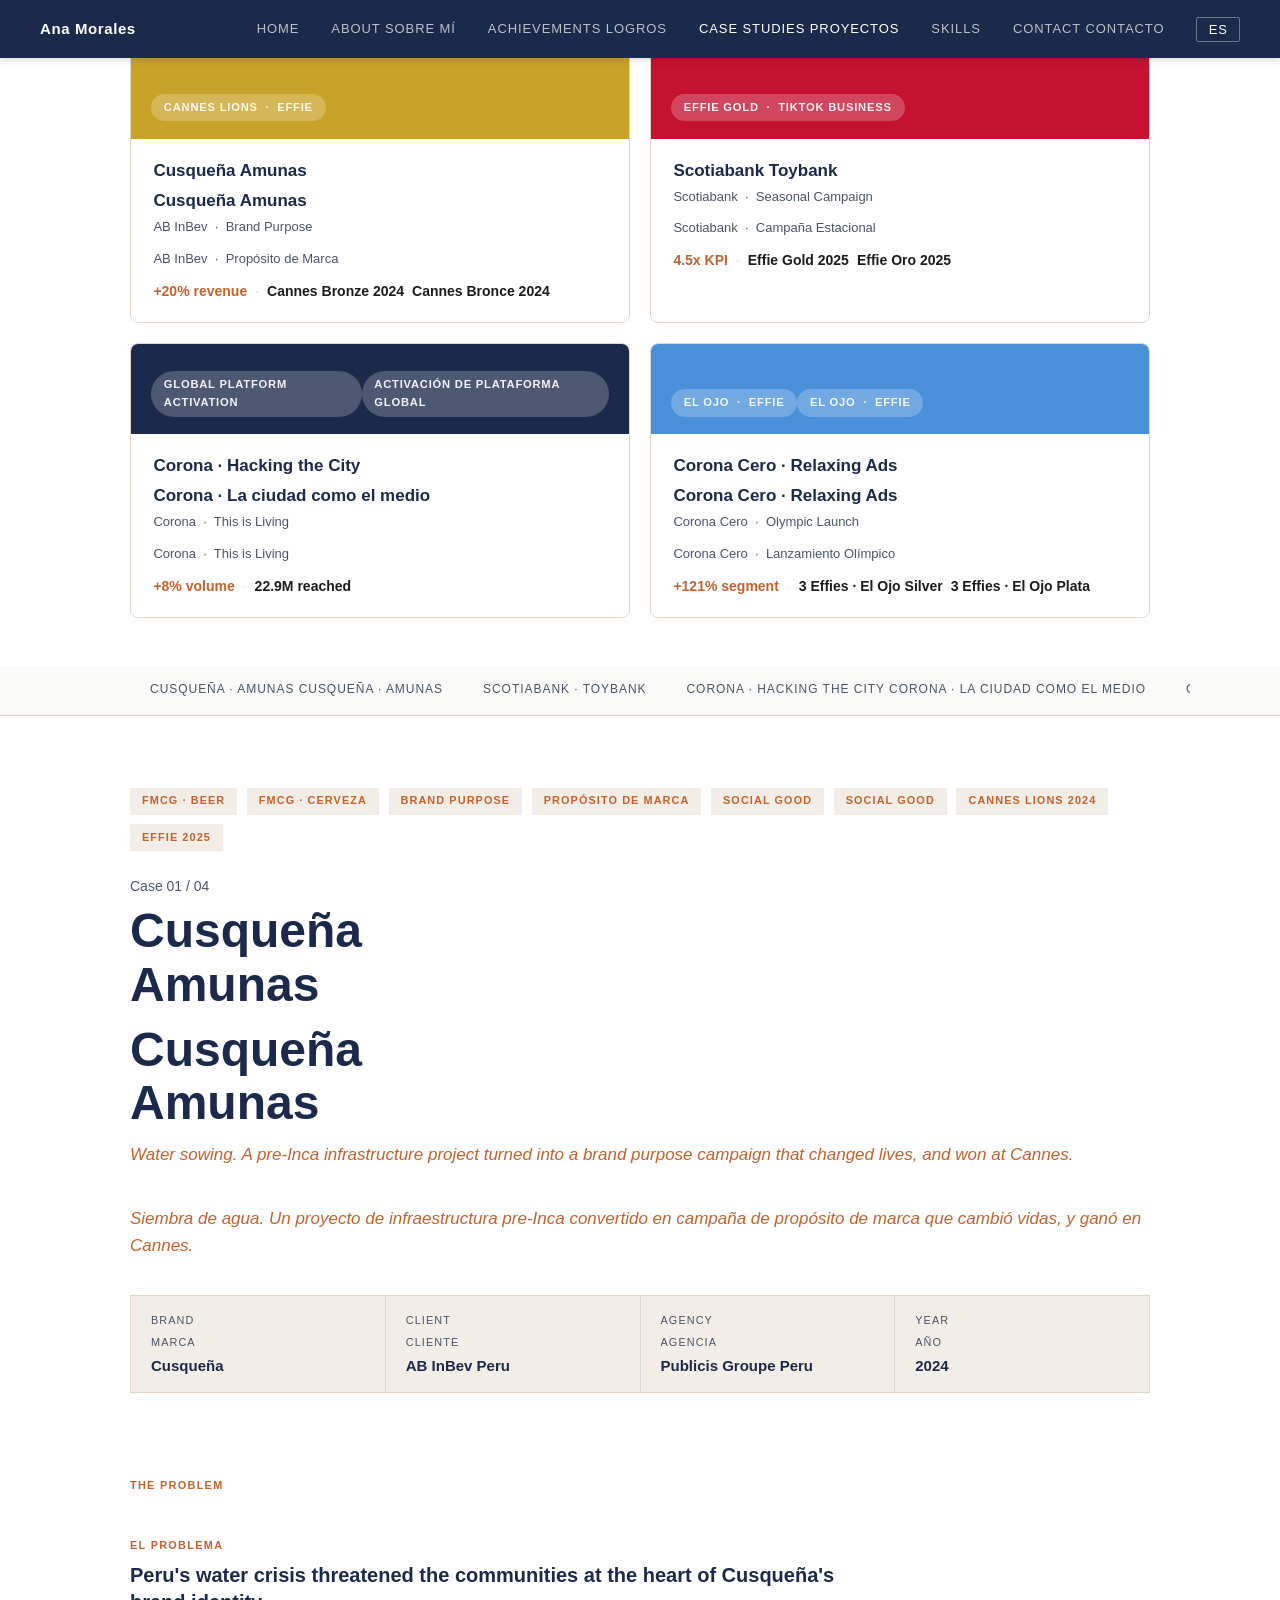
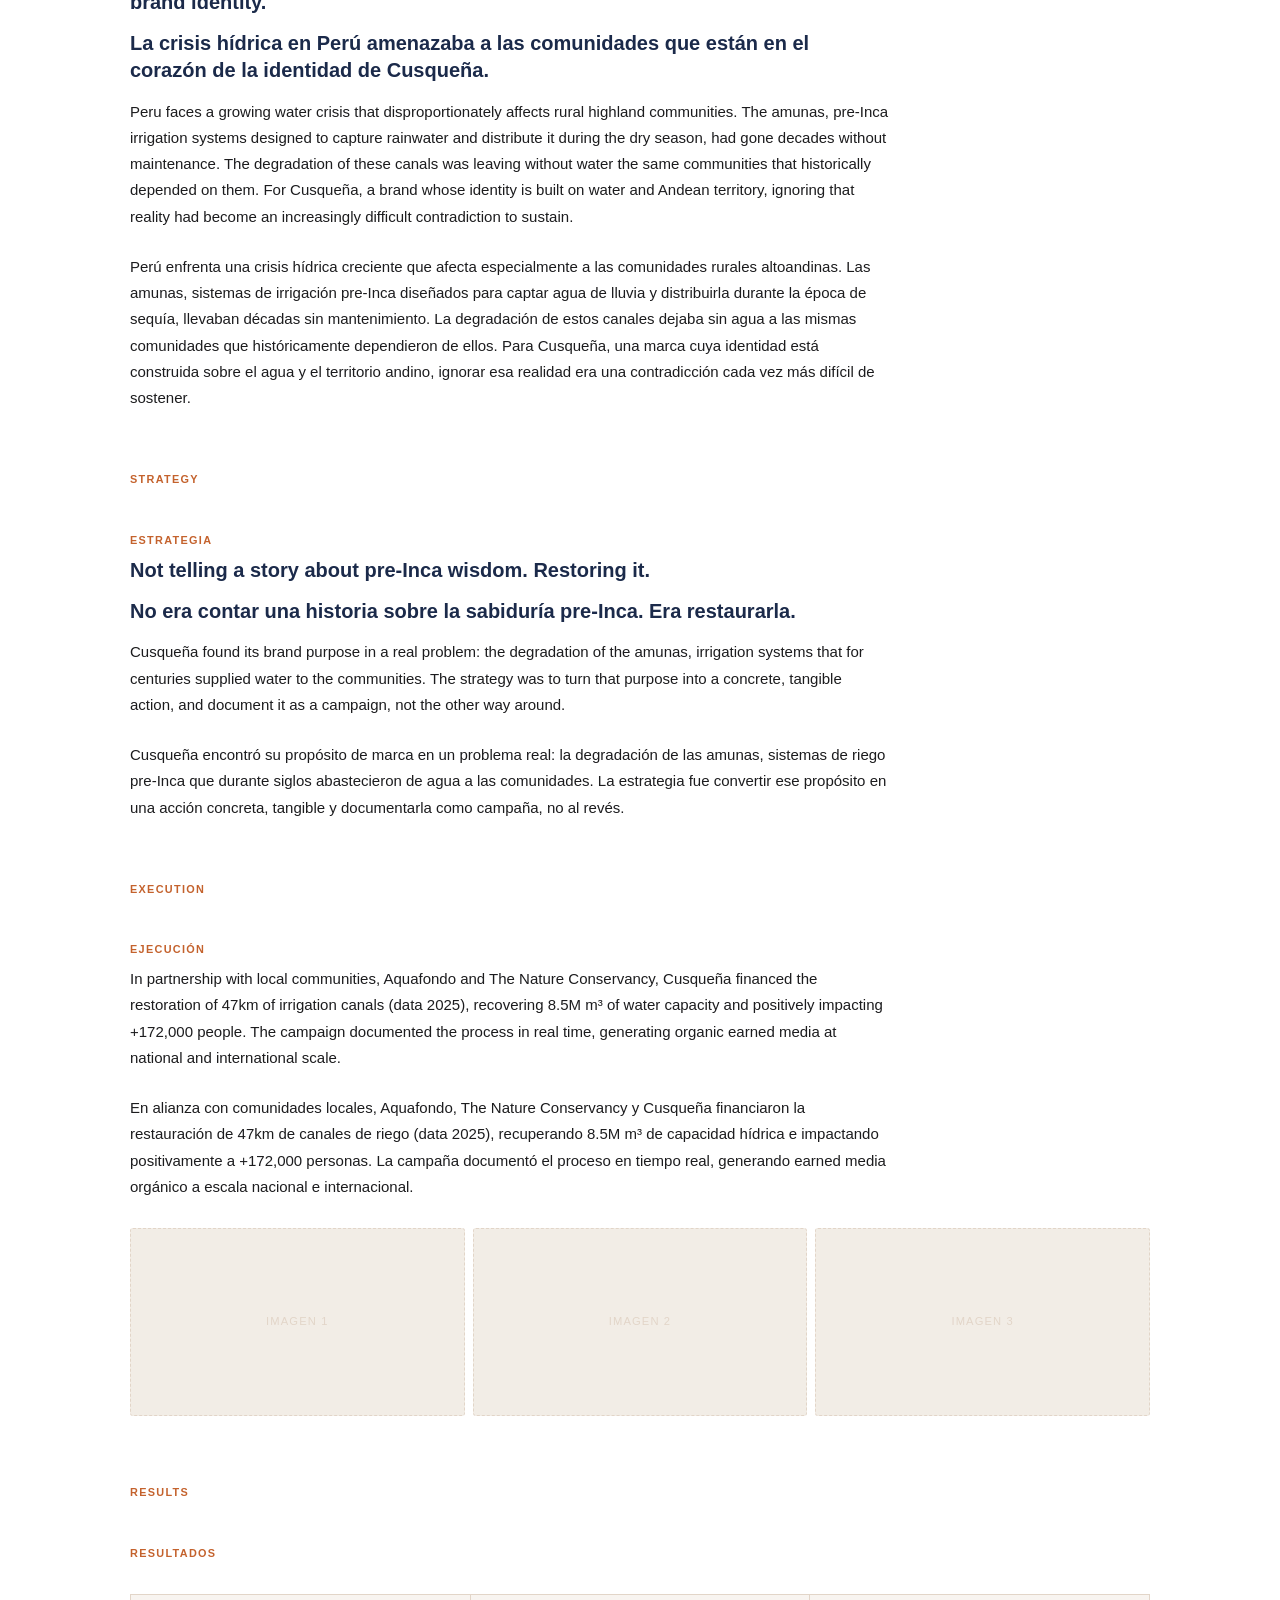
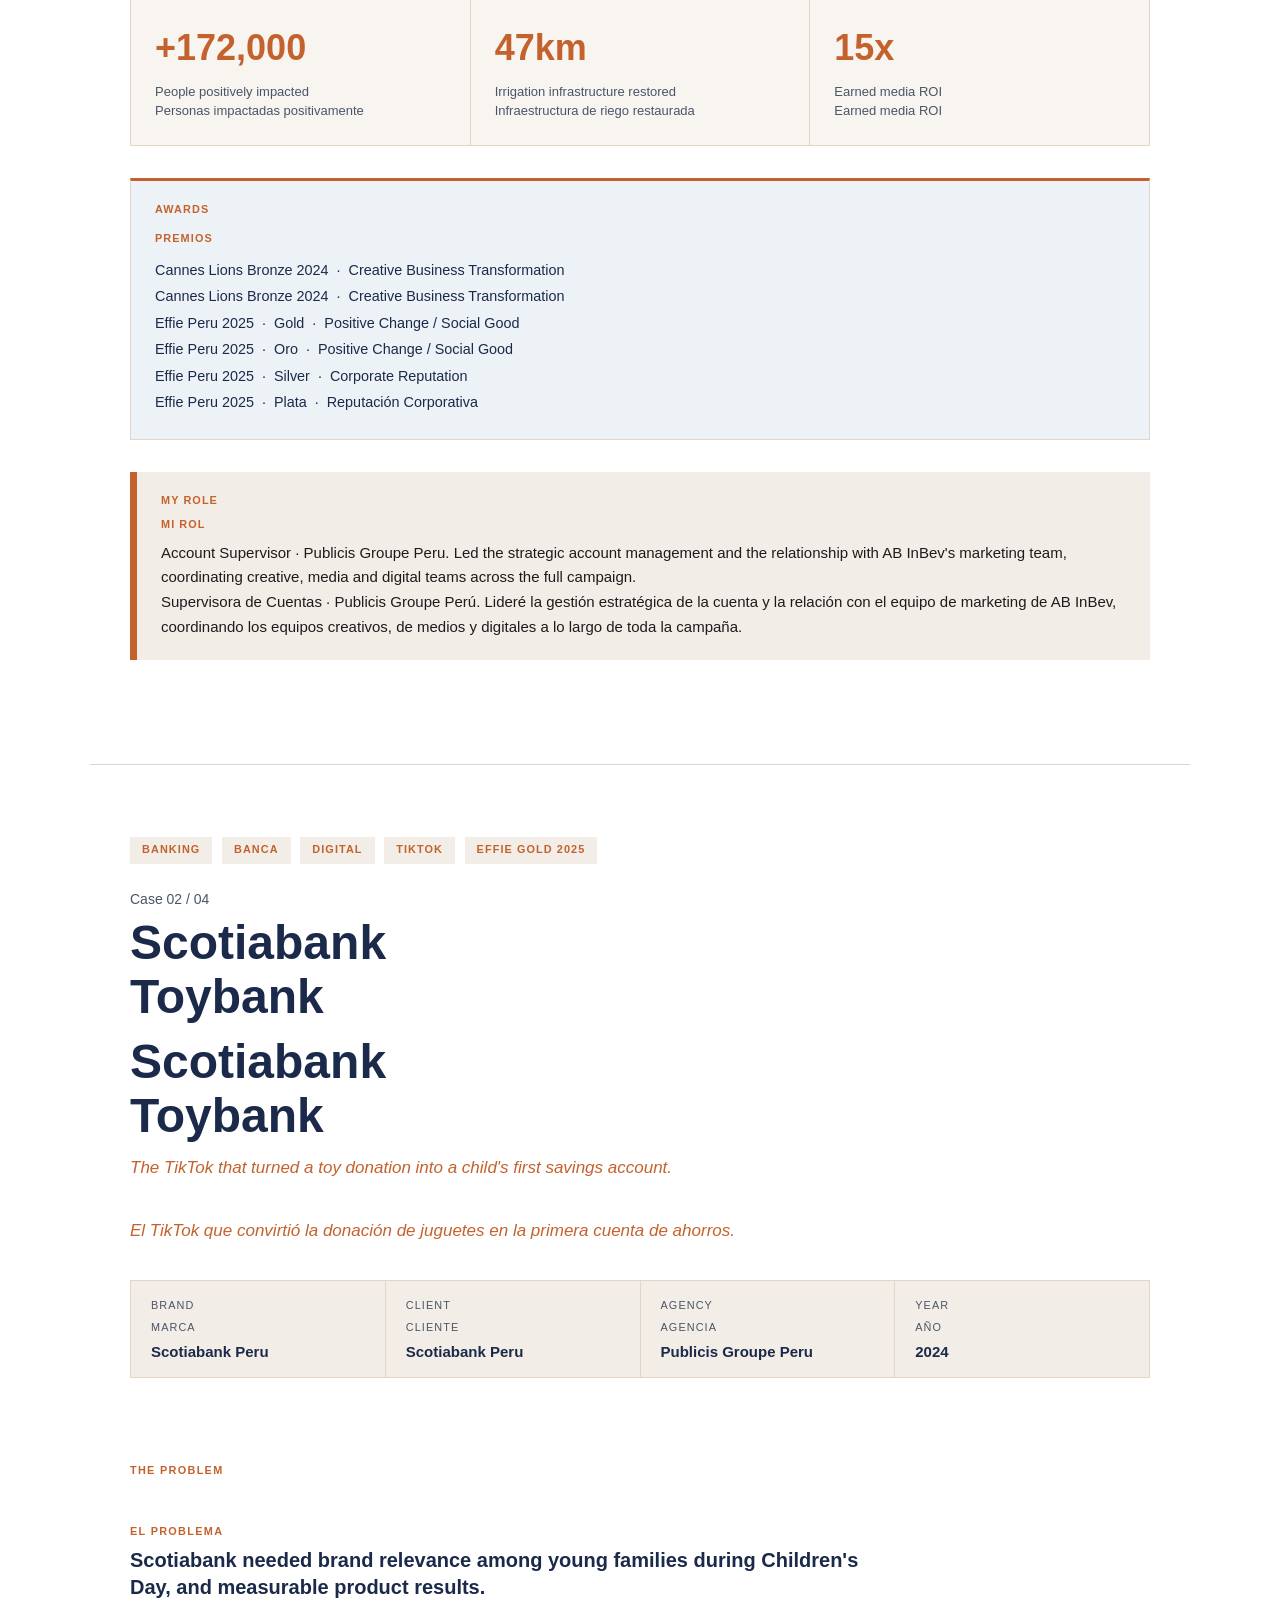
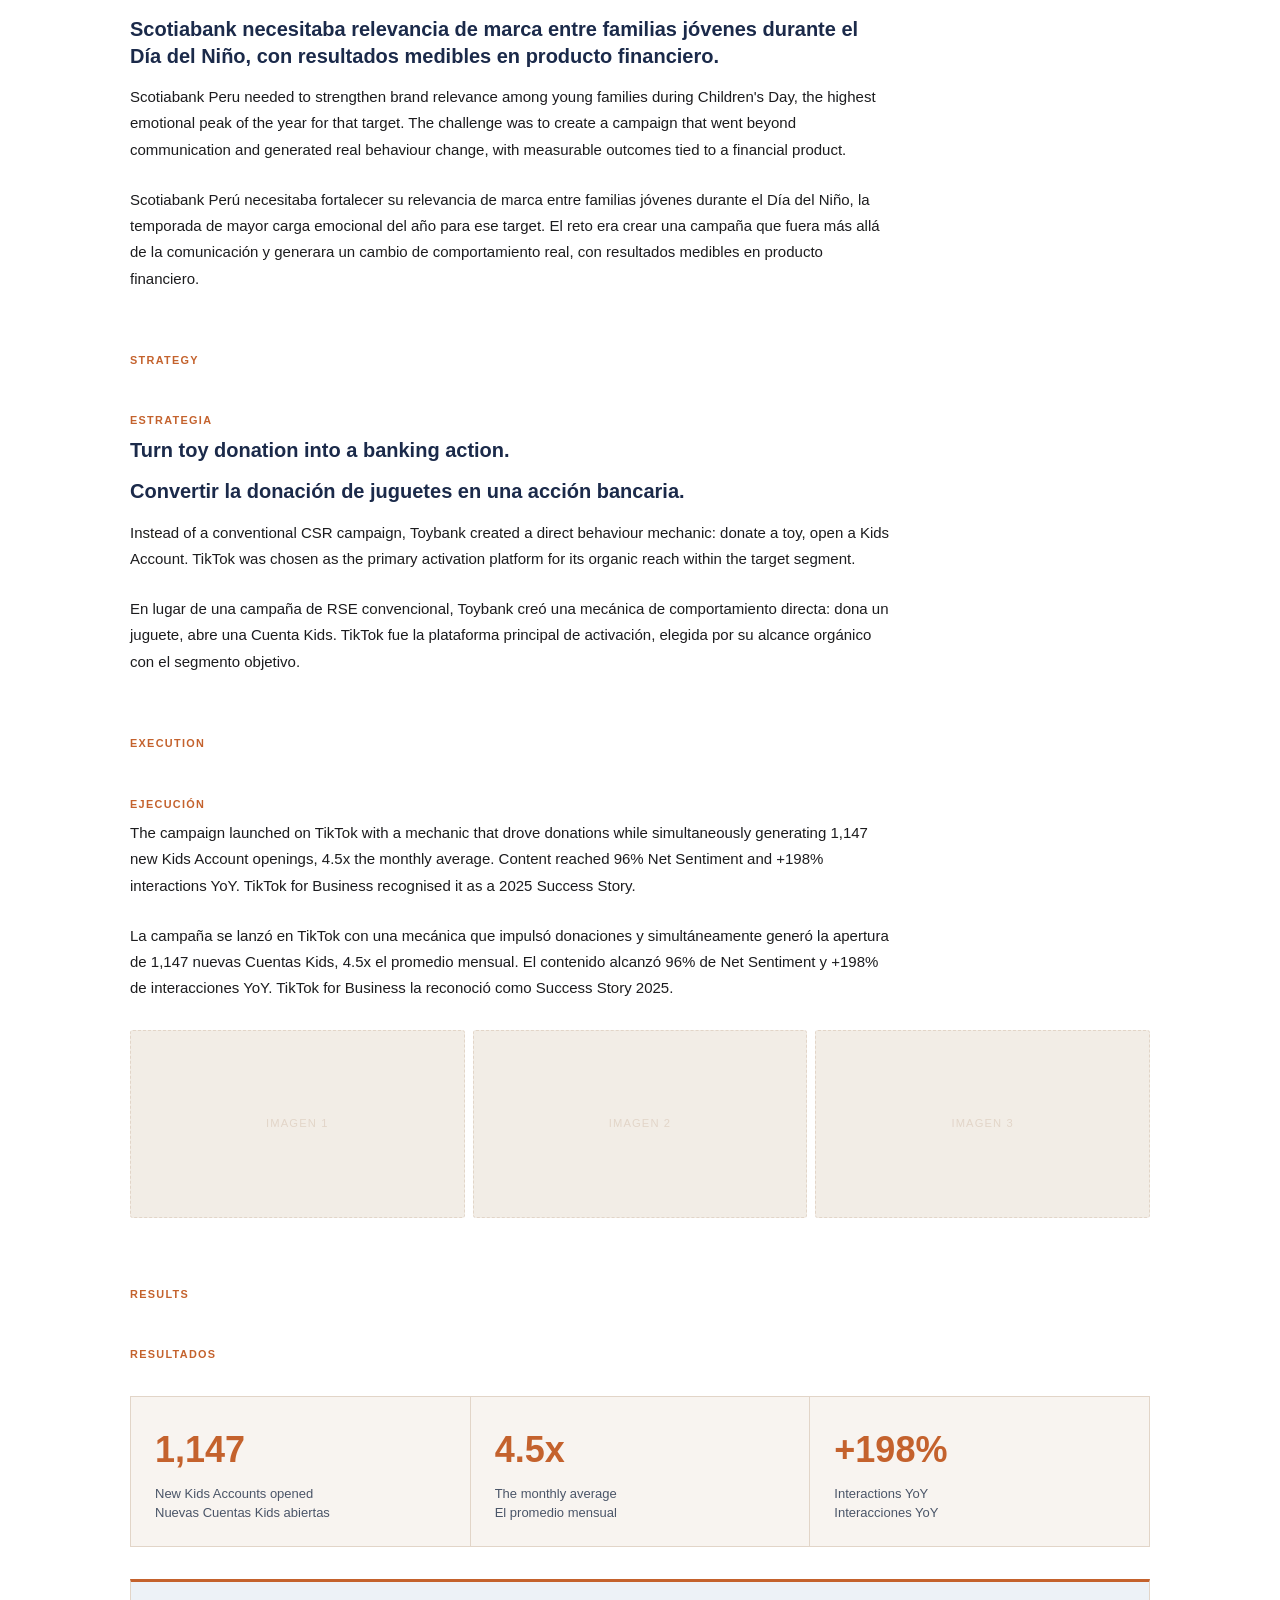
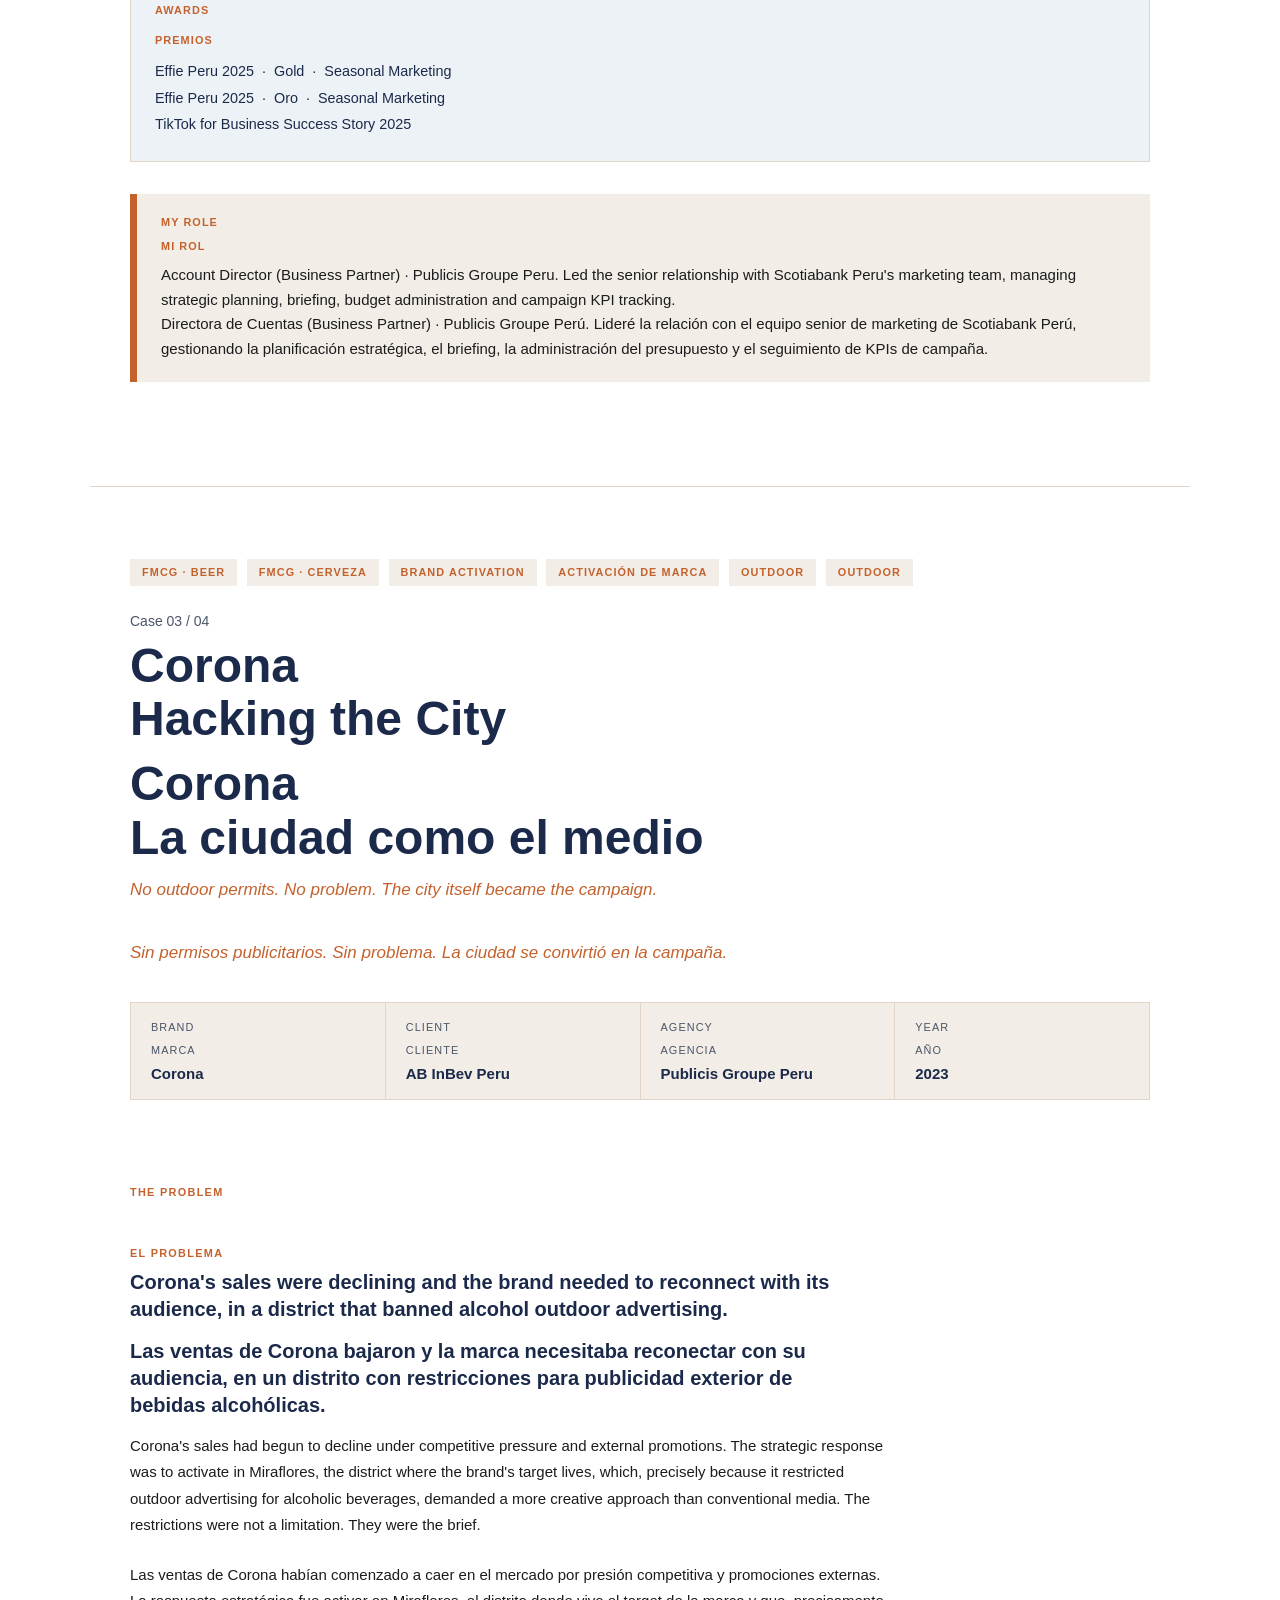
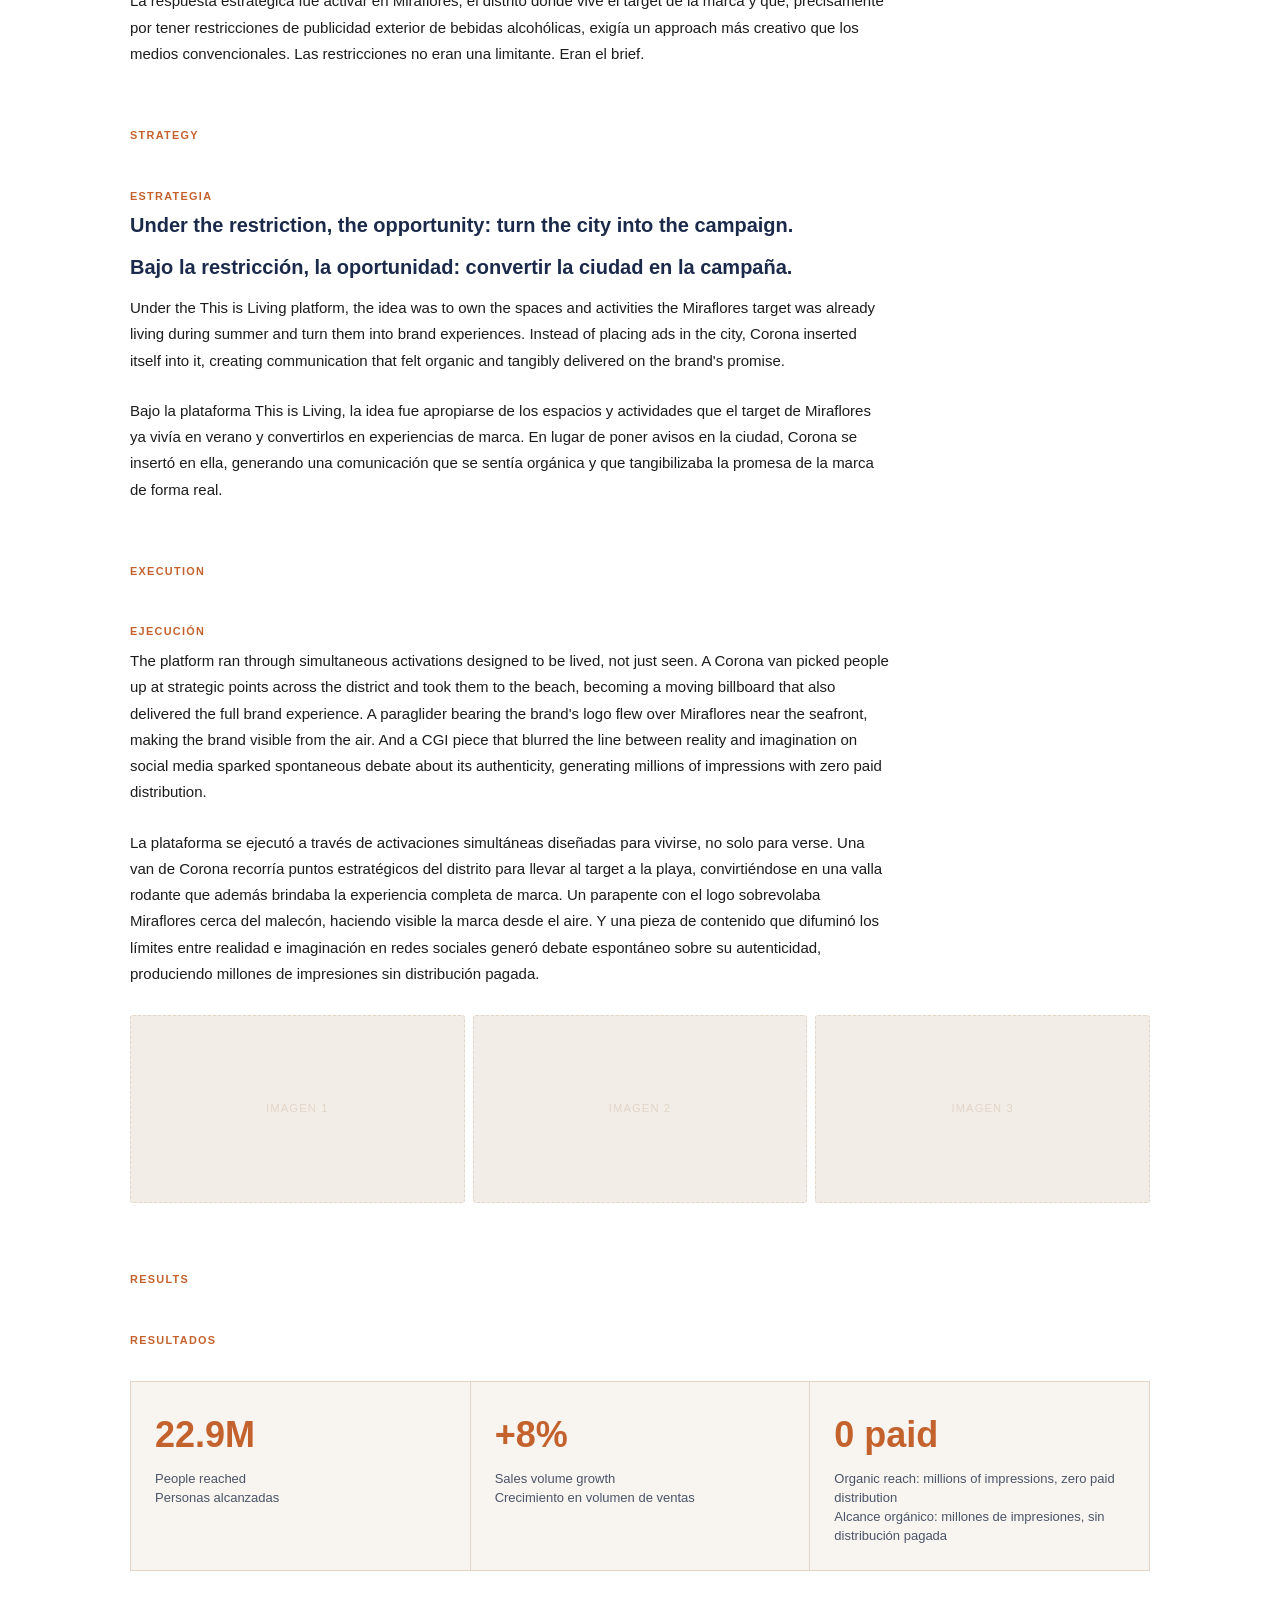
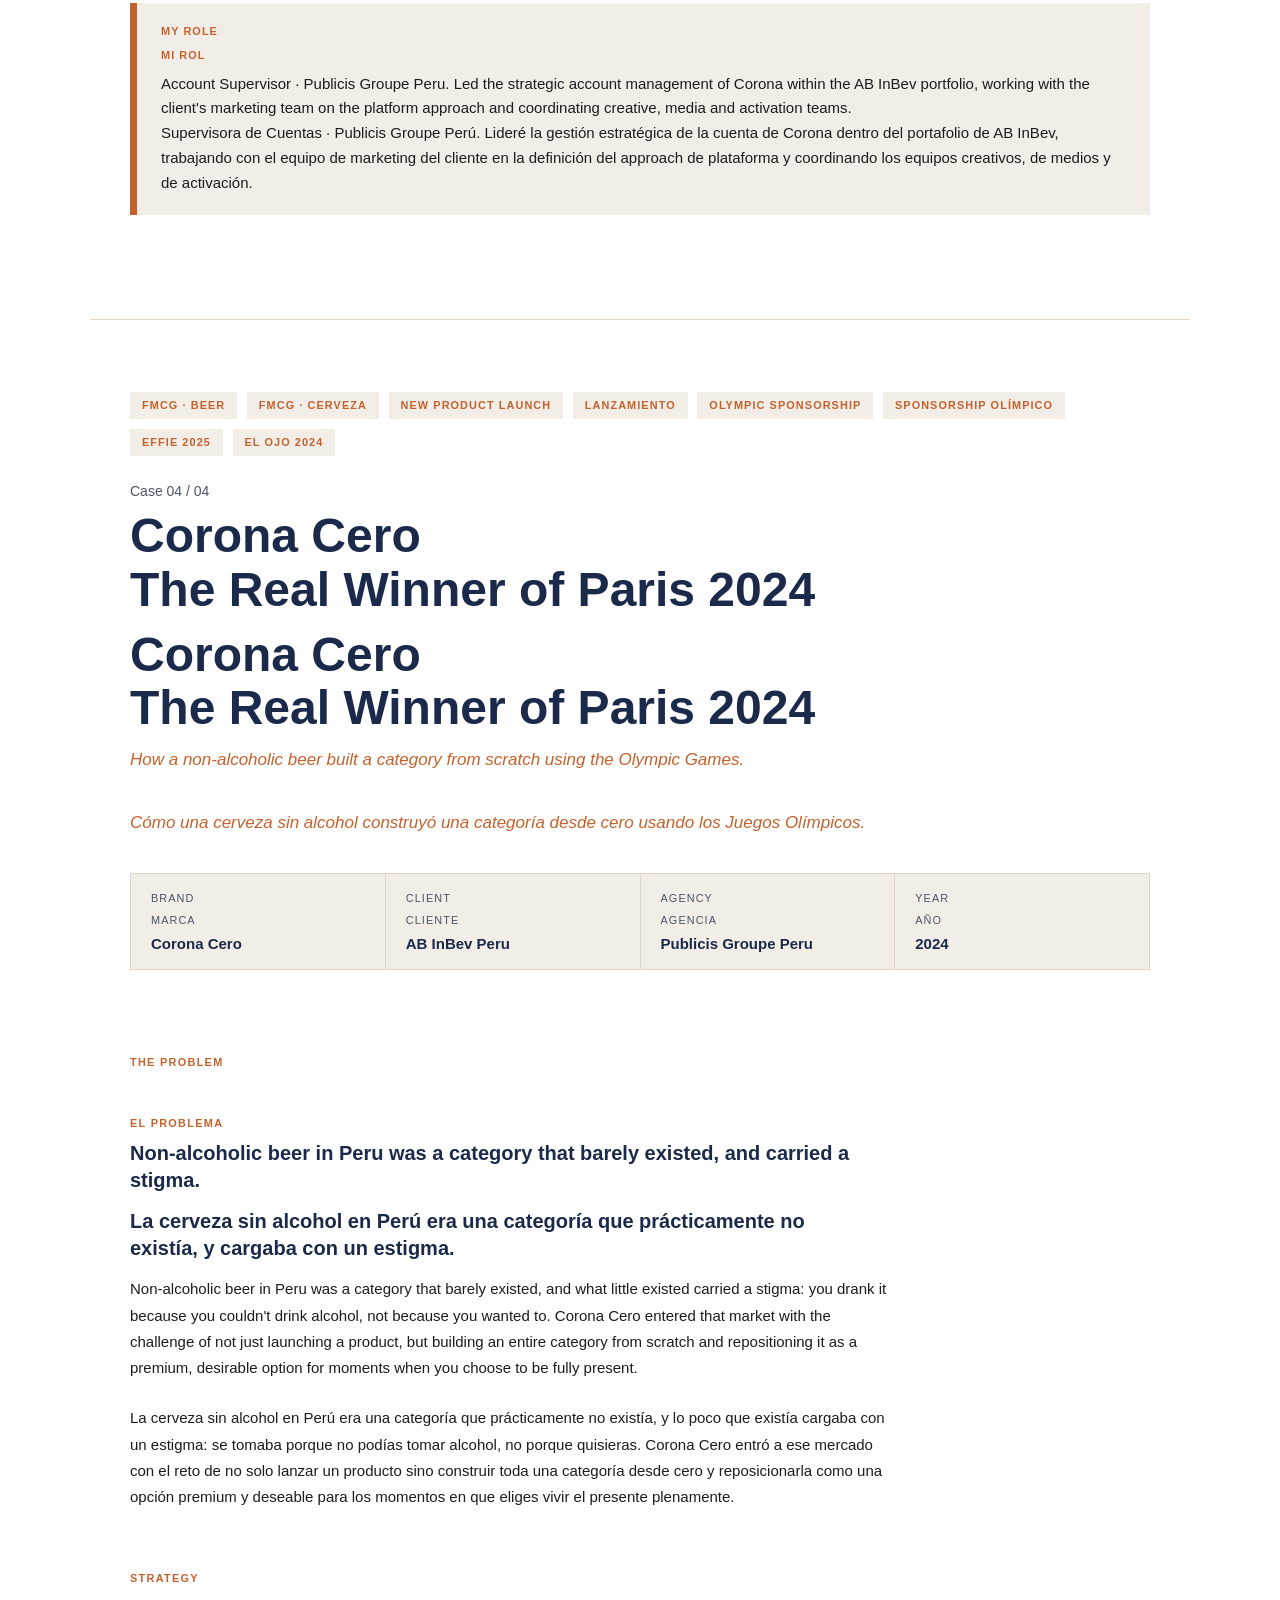
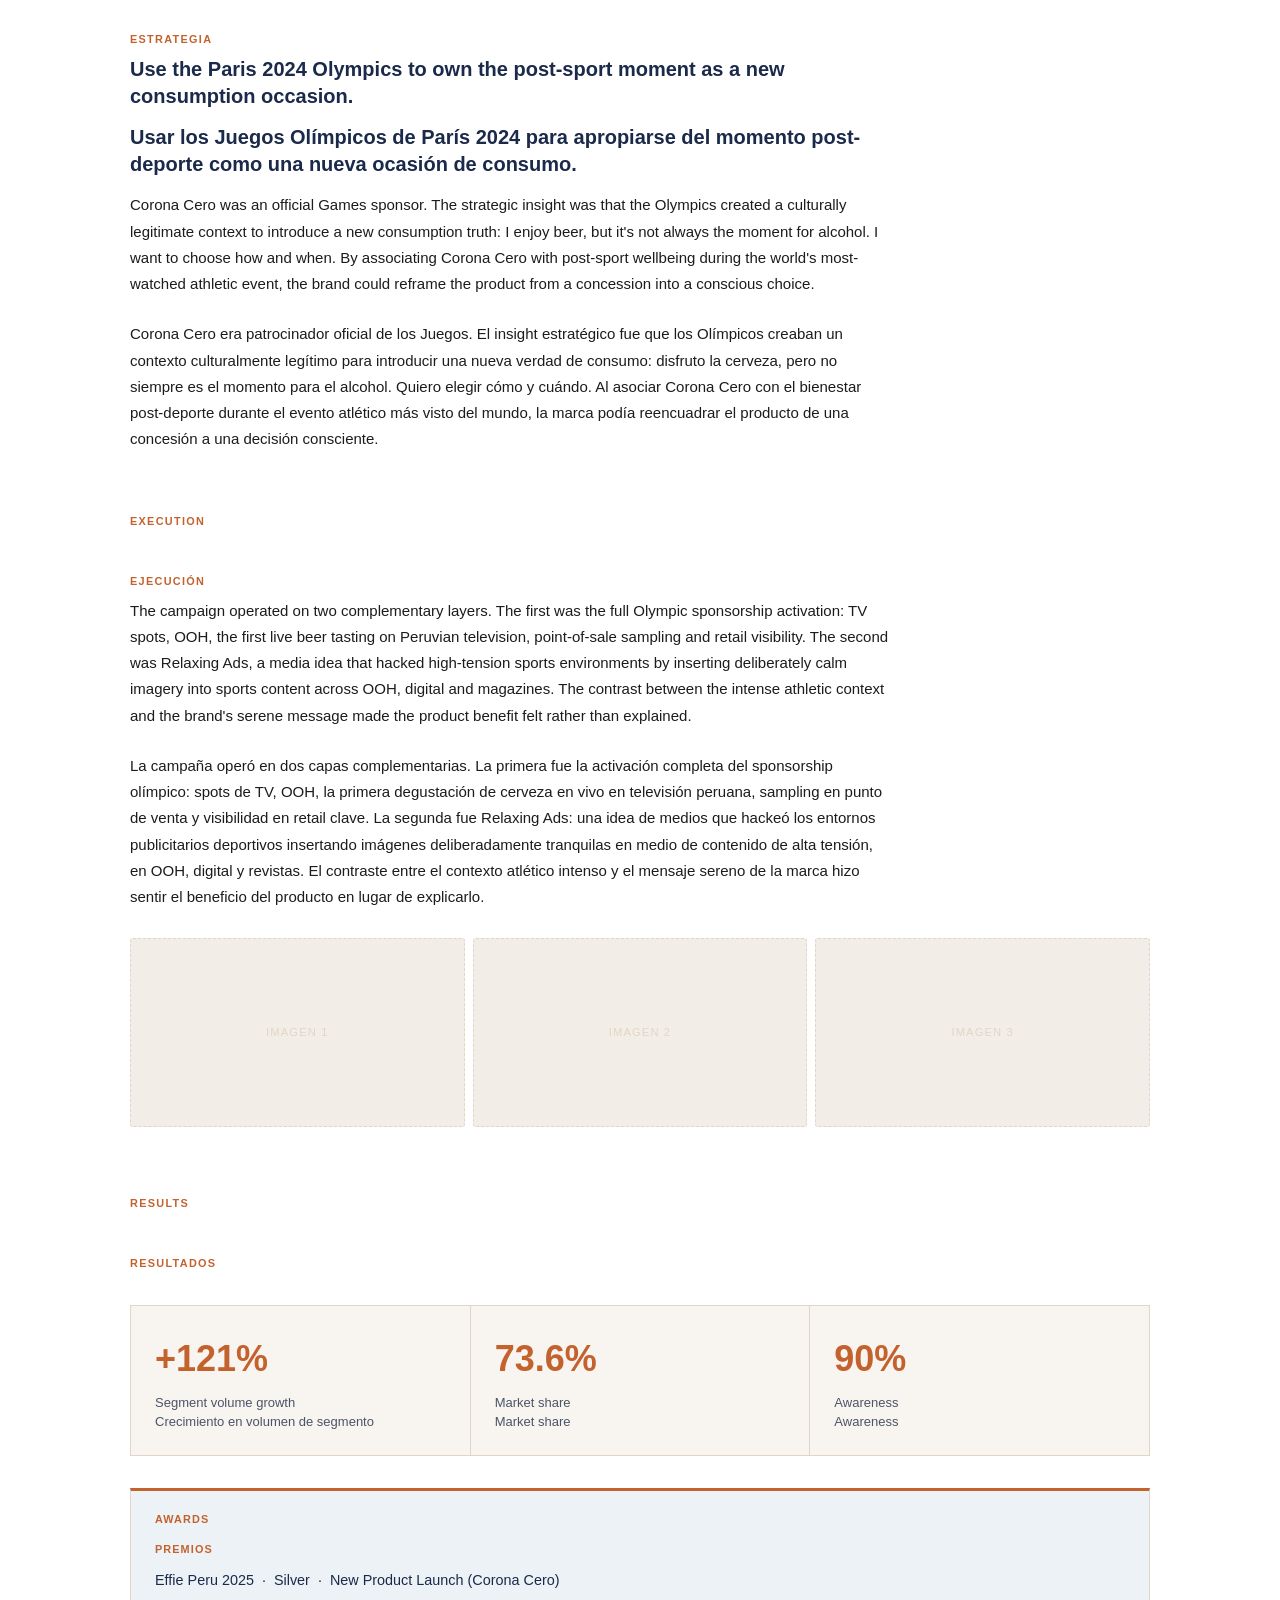
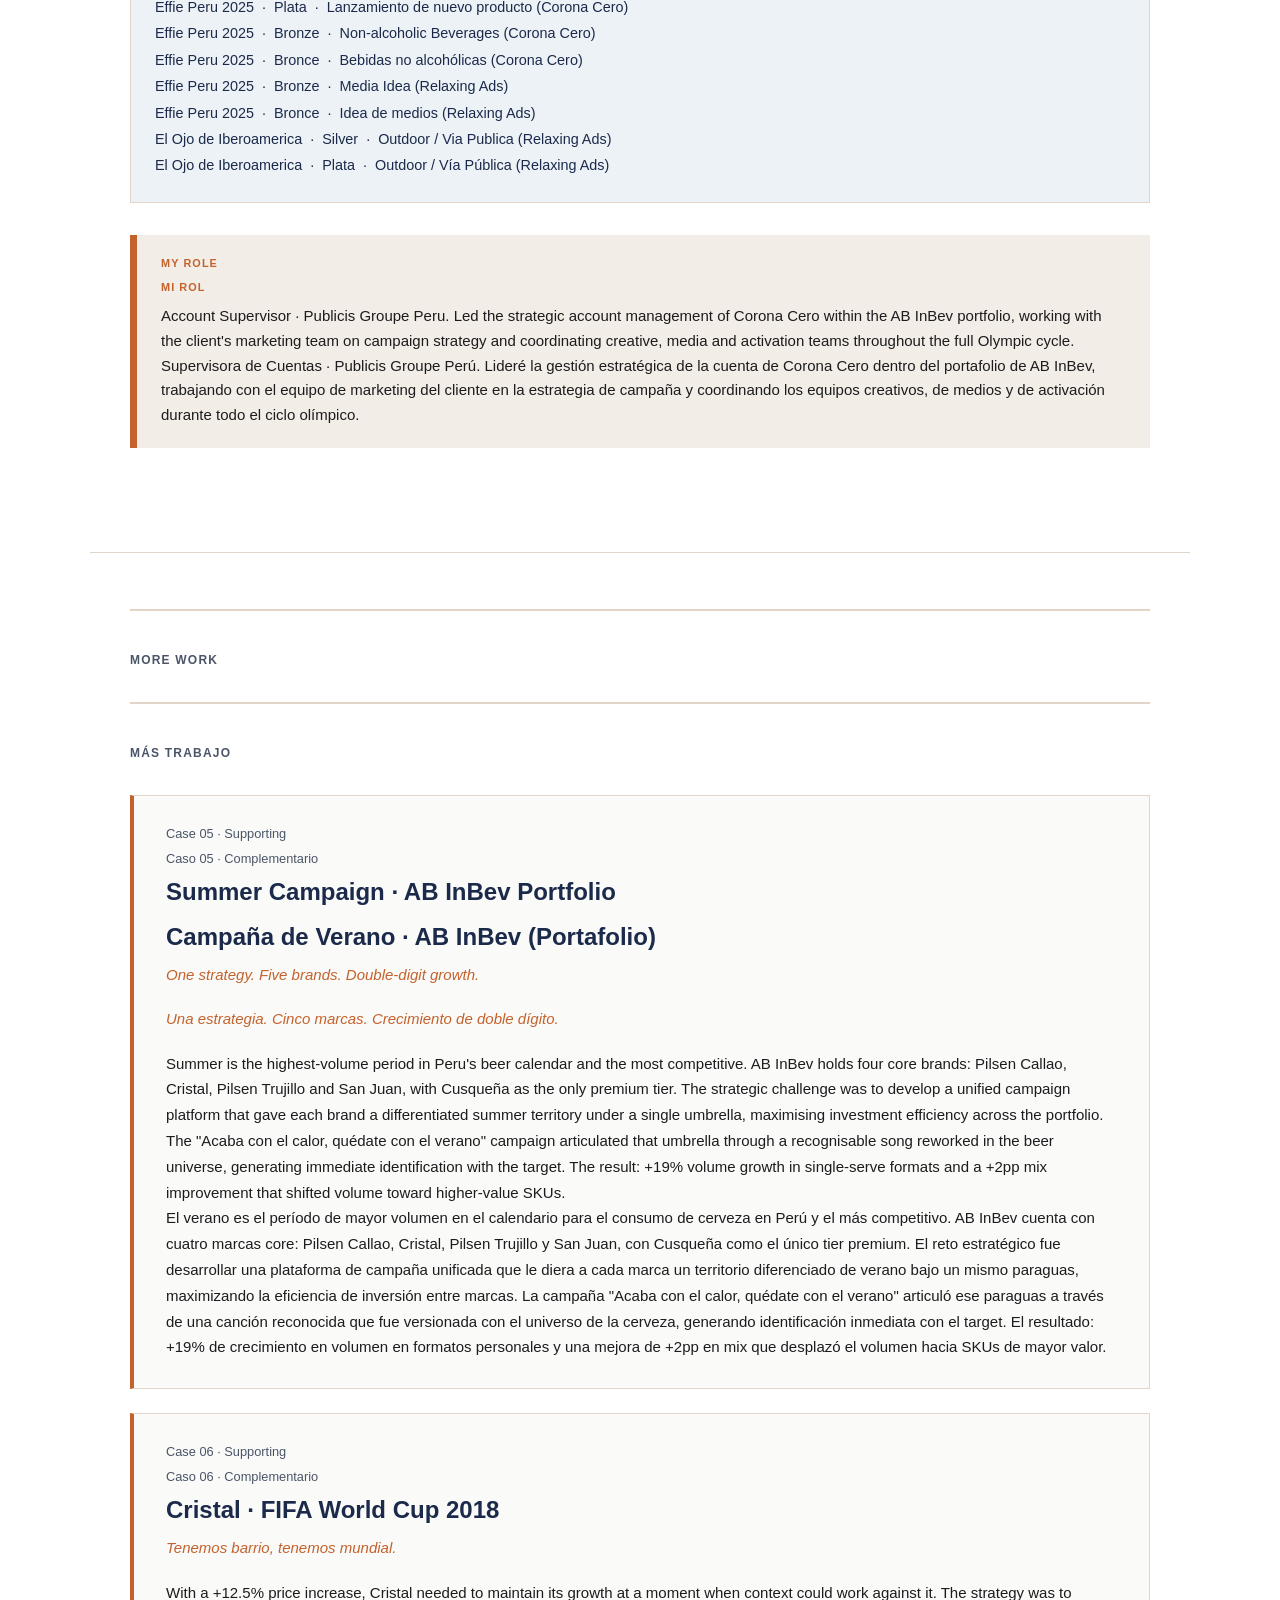
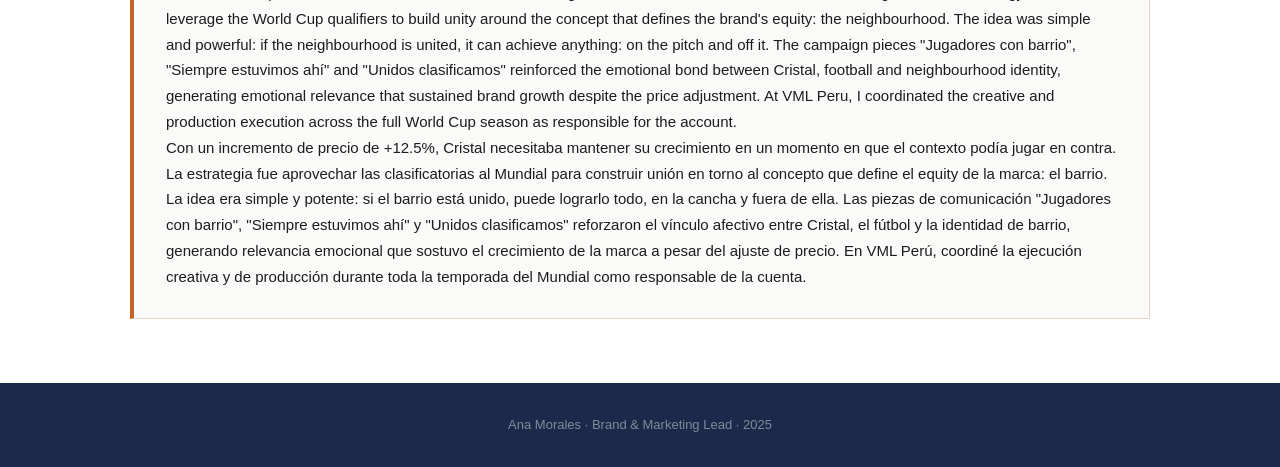
==== commit 03d961f7: "Add files via upload" ====
--- a/case-studies.html
+++ b/case-studies.html
@@ -200,7 +200,7 @@
   <p class="cs-label lang-es">Estrategia</p>
   <h3 class="cs-headline lang-en">Not telling a story about pre-Inca wisdom. Restoring it.</h3>
   <h3 class="cs-headline lang-es">No era contar una historia sobre la sabiduría pre-Inca. Era restaurarla.</h3>
-  <p class="cs-body lang-en">Cusqueña found its brand purpose in a real problem: the degradation of the amunas, irrigation systems that for centuries supplied water to the communities. The strategy was to turn that purpose into a concrete, tangible action — and document it as a campaign, not the other way around.</p>
+  <p class="cs-body lang-en">Cusqueña found its brand purpose in a real problem: the degradation of the amunas, irrigation systems that for centuries supplied water to the communities. The strategy was to turn that purpose into a concrete, tangible action, and document it as a campaign, not the other way around.</p>
   <p class="cs-body lang-es">Cusqueña encontró su propósito de marca en un problema real: la degradación de las amunas, sistemas de riego pre-Inca que durante siglos abastecieron de agua a las comunidades. La estrategia fue convertir ese propósito en una acción concreta, tangible y documentarla como campaña, no al revés.</p>
 
   <!-- Execution -->
@@ -309,7 +309,7 @@
 
   <p class="cs-label lang-en">The Problem</p>
   <p class="cs-label lang-es">El Problema</p>
-  <h3 class="cs-headline lang-en">Scotiabank needed brand relevance among young families during Children's Day — and measurable product results.</h3>
+  <h3 class="cs-headline lang-en">Scotiabank needed brand relevance among young families during Children's Day, and measurable product results.</h3>
   <h3 class="cs-headline lang-es">Scotiabank necesitaba relevancia de marca entre familias jóvenes durante el Día del Niño, con resultados medibles en producto financiero.</h3>
   <p class="cs-body lang-en">Scotiabank Peru needed to strengthen brand relevance among young families during Children's Day, the highest emotional peak of the year for that target. The challenge was to create a campaign that went beyond communication and generated real behaviour change, with measurable outcomes tied to a financial product.</p>
   <p class="cs-body lang-es">Scotiabank Perú necesitaba fortalecer su relevancia de marca entre familias jóvenes durante el Día del Niño, la temporada de mayor carga emocional del año para ese target. El reto era crear una campaña que fuera más allá de la comunicación y generara un cambio de comportamiento real, con resultados medibles en producto financiero.</p>
@@ -423,7 +423,7 @@
   <p class="cs-label lang-es">El Problema</p>
   <h3 class="cs-headline lang-en">Corona's sales were declining and the brand needed to reconnect with its audience, in a district that banned alcohol outdoor advertising.</h3>
   <h3 class="cs-headline lang-es">Las ventas de Corona bajaron y la marca necesitaba reconectar con su audiencia, en un distrito con restricciones para publicidad exterior de bebidas alcohólicas.</h3>
-  <p class="cs-body lang-en">Corona's sales had begun to decline under competitive pressure and external promotions. The strategic response was to activate in Miraflores — the district where the brand's target lives — which, precisely because it restricted outdoor advertising for alcoholic beverages, demanded a more creative approach than conventional media. The restrictions were not a limitation. They were the brief.</p>
+  <p class="cs-body lang-en">Corona's sales had begun to decline under competitive pressure and external promotions. The strategic response was to activate in Miraflores, the district where the brand's target lives, which, precisely because it restricted outdoor advertising for alcoholic beverages, demanded a more creative approach than conventional media. The restrictions were not a limitation. They were the brief.</p>
   <p class="cs-body lang-es">Las ventas de Corona habían comenzado a caer en el mercado por presión competitiva y promociones externas. La respuesta estratégica fue activar en Miraflores, el distrito donde vive el target de la marca y que, precisamente por tener restricciones de publicidad exterior de bebidas alcohólicas, exigía un approach más creativo que los medios convencionales. Las restricciones no eran una limitante. Eran el brief.</p>
 
   <p class="cs-label lang-en">Strategy</p>
--- a/style.css
+++ b/style.css
@@ -285,7 +285,7 @@
 }
 
 .cs-card-header {
-  height: 180px;
+  height: 90px;
   position: relative;
   display: flex;
   align-items: flex-end;
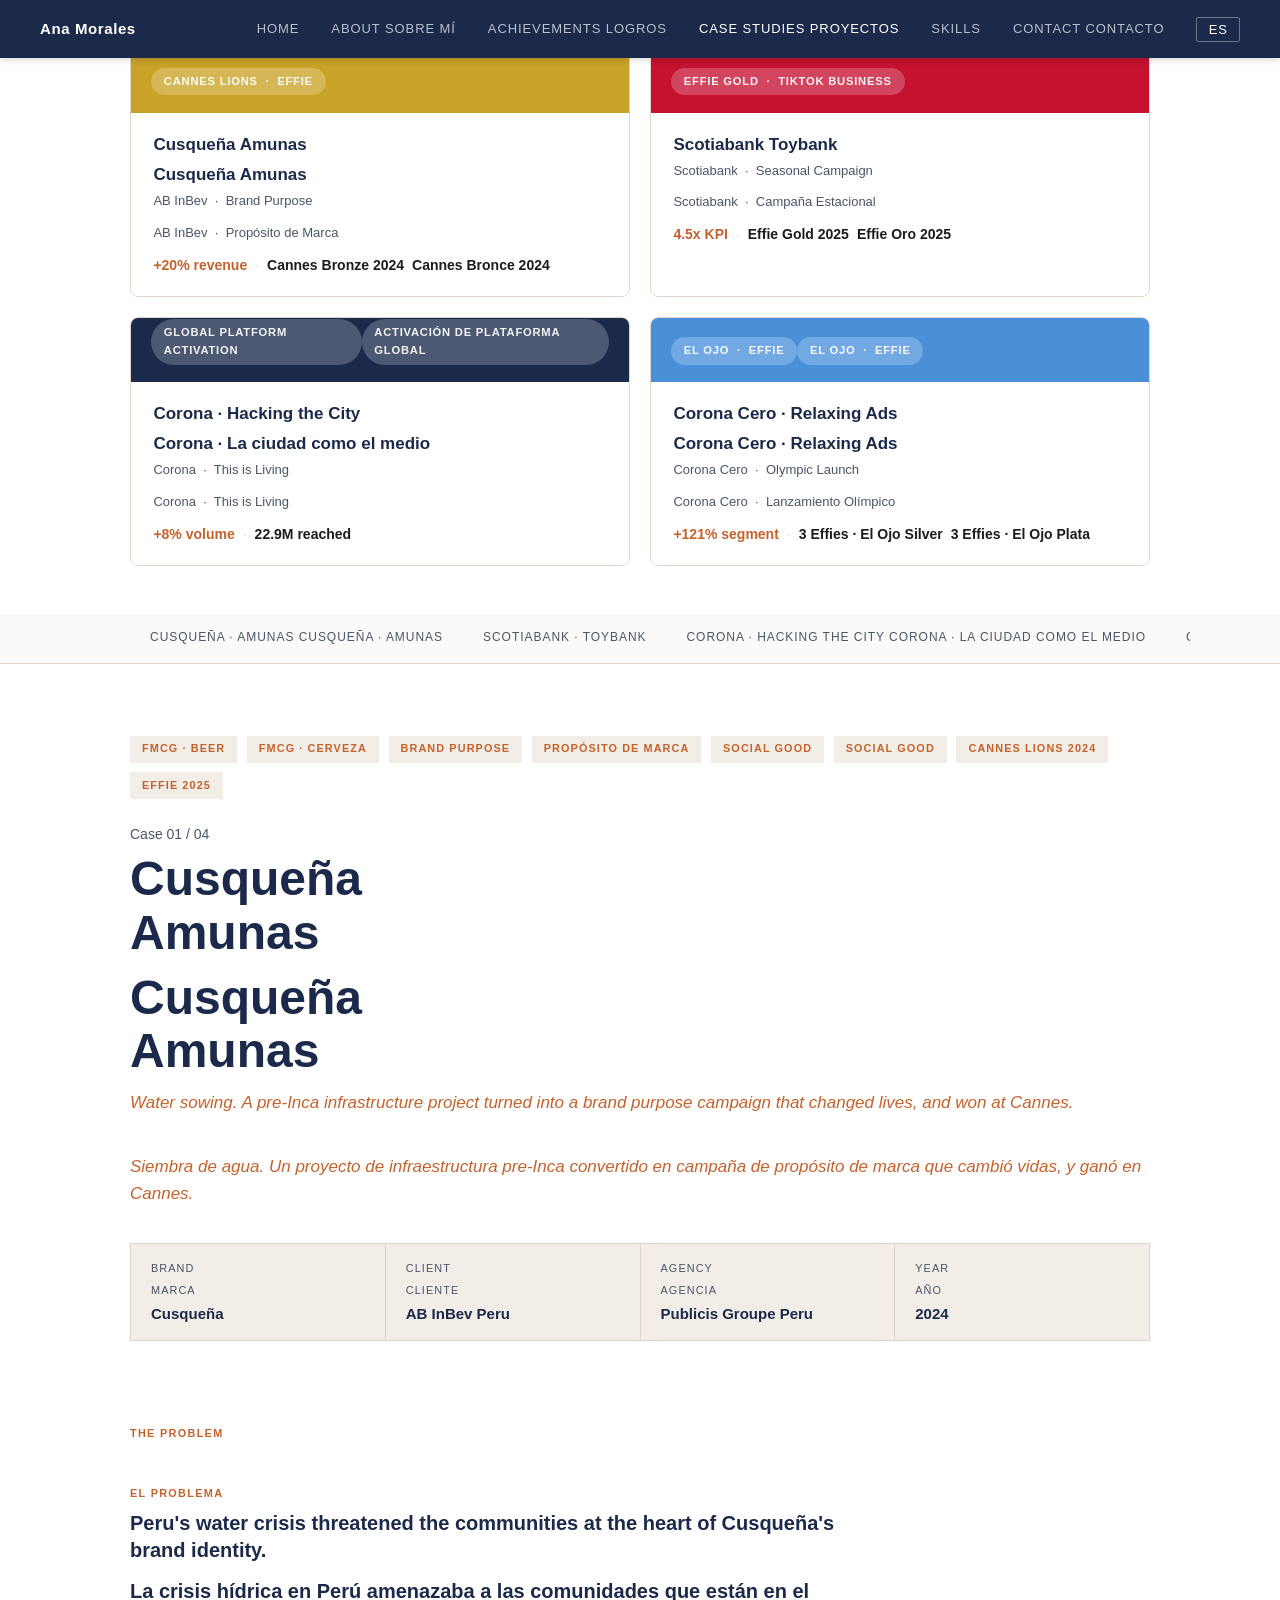
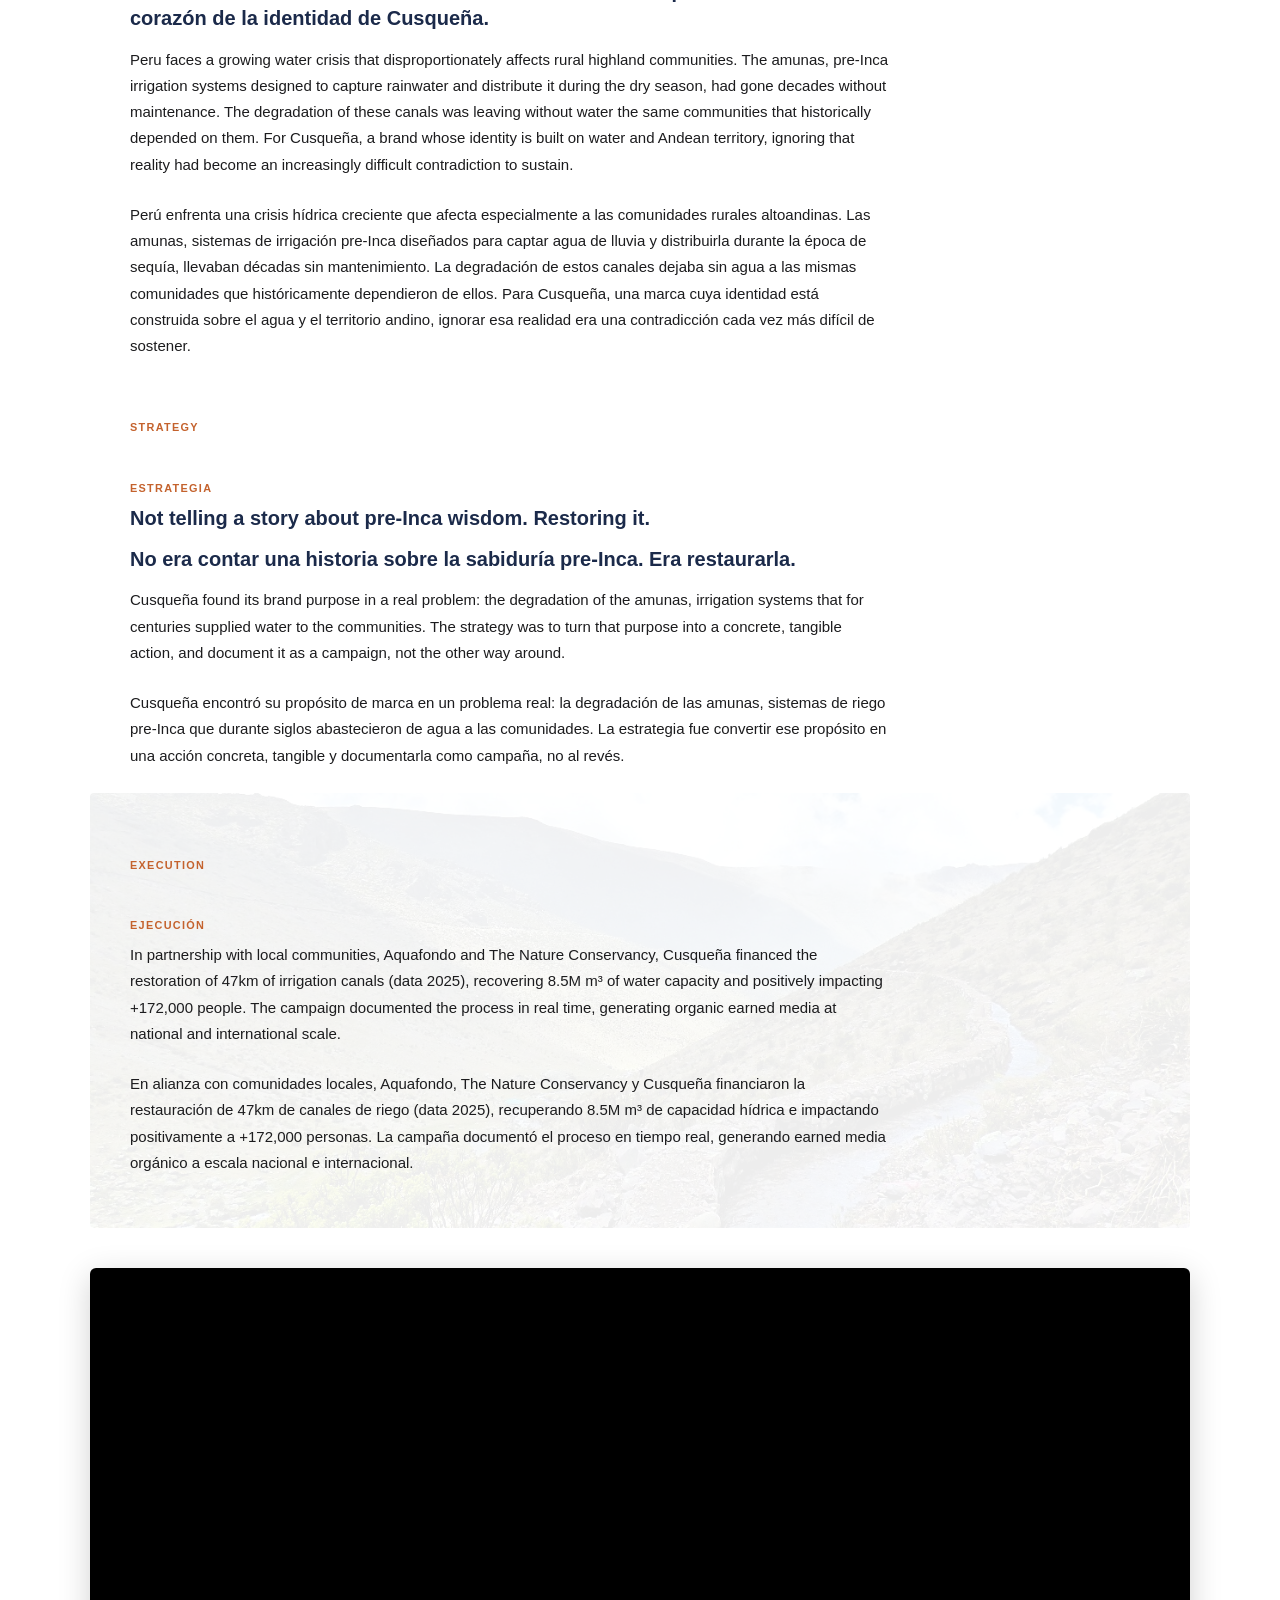
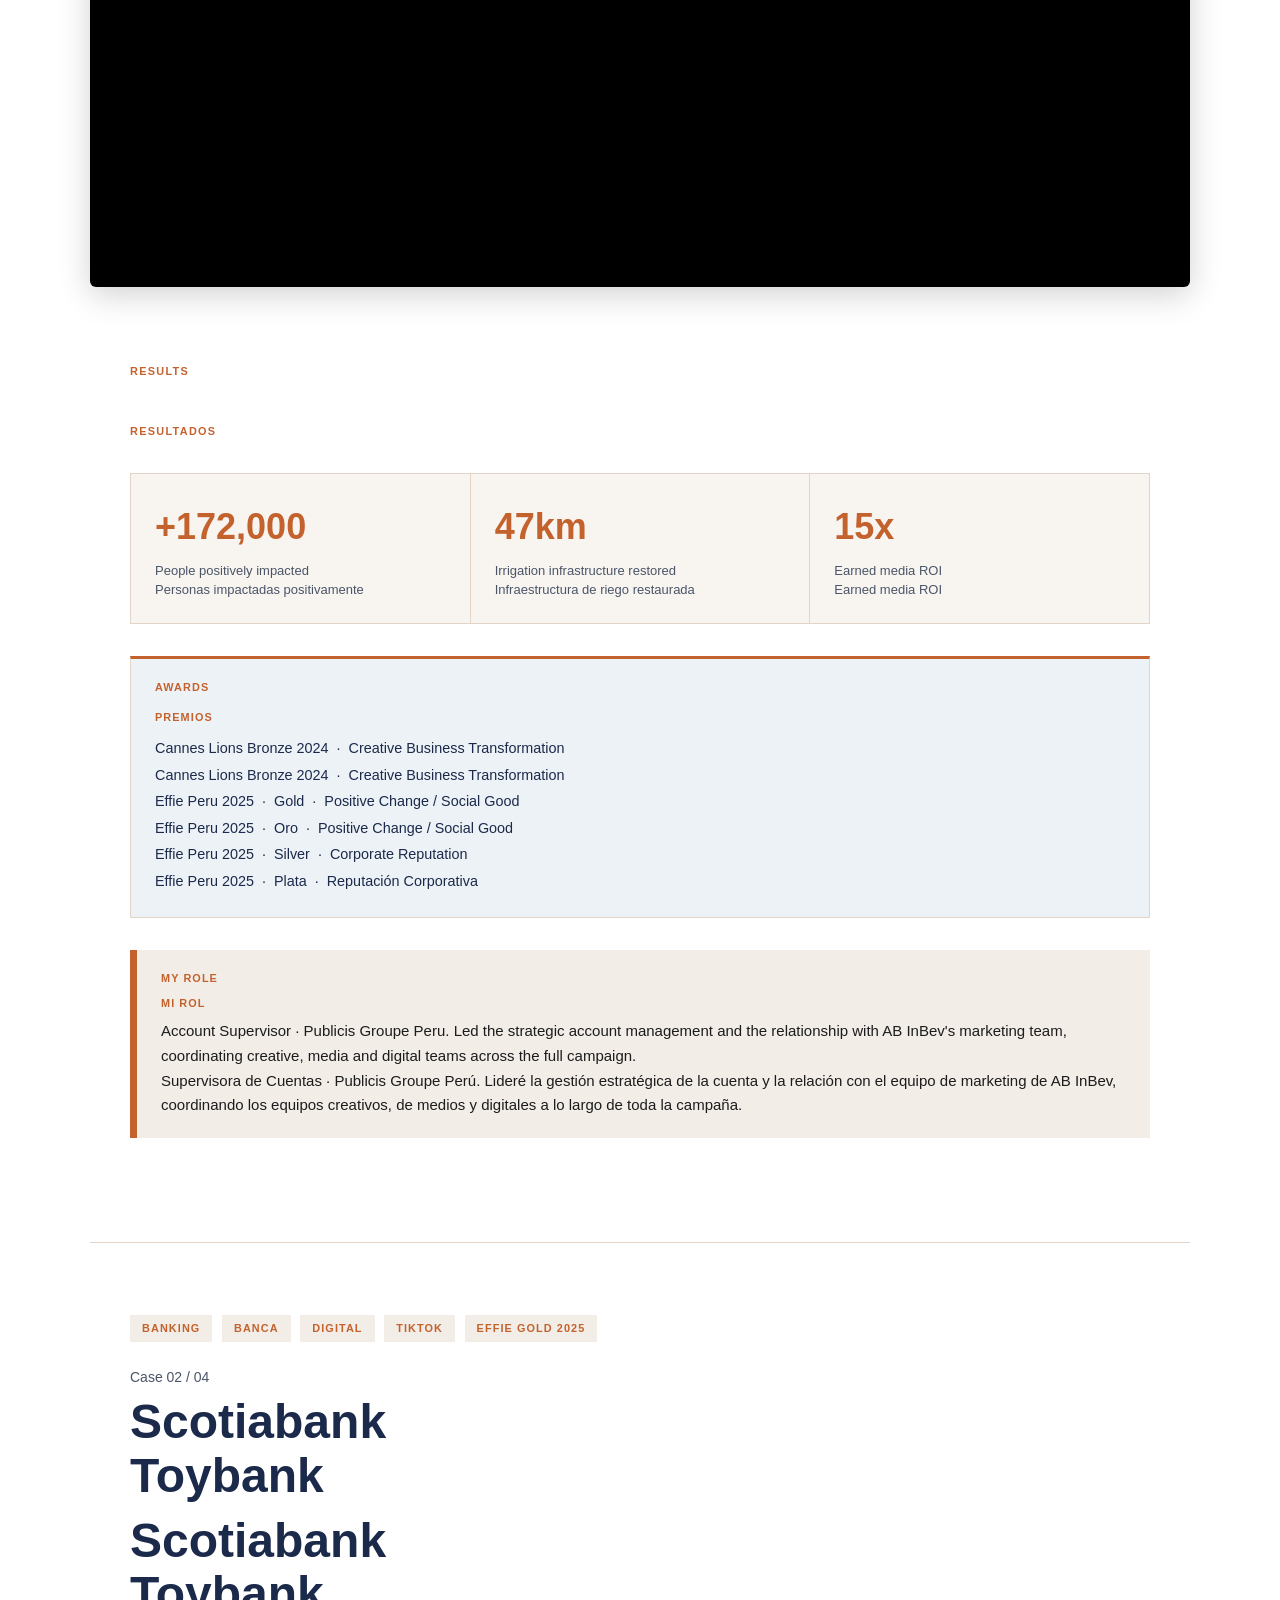
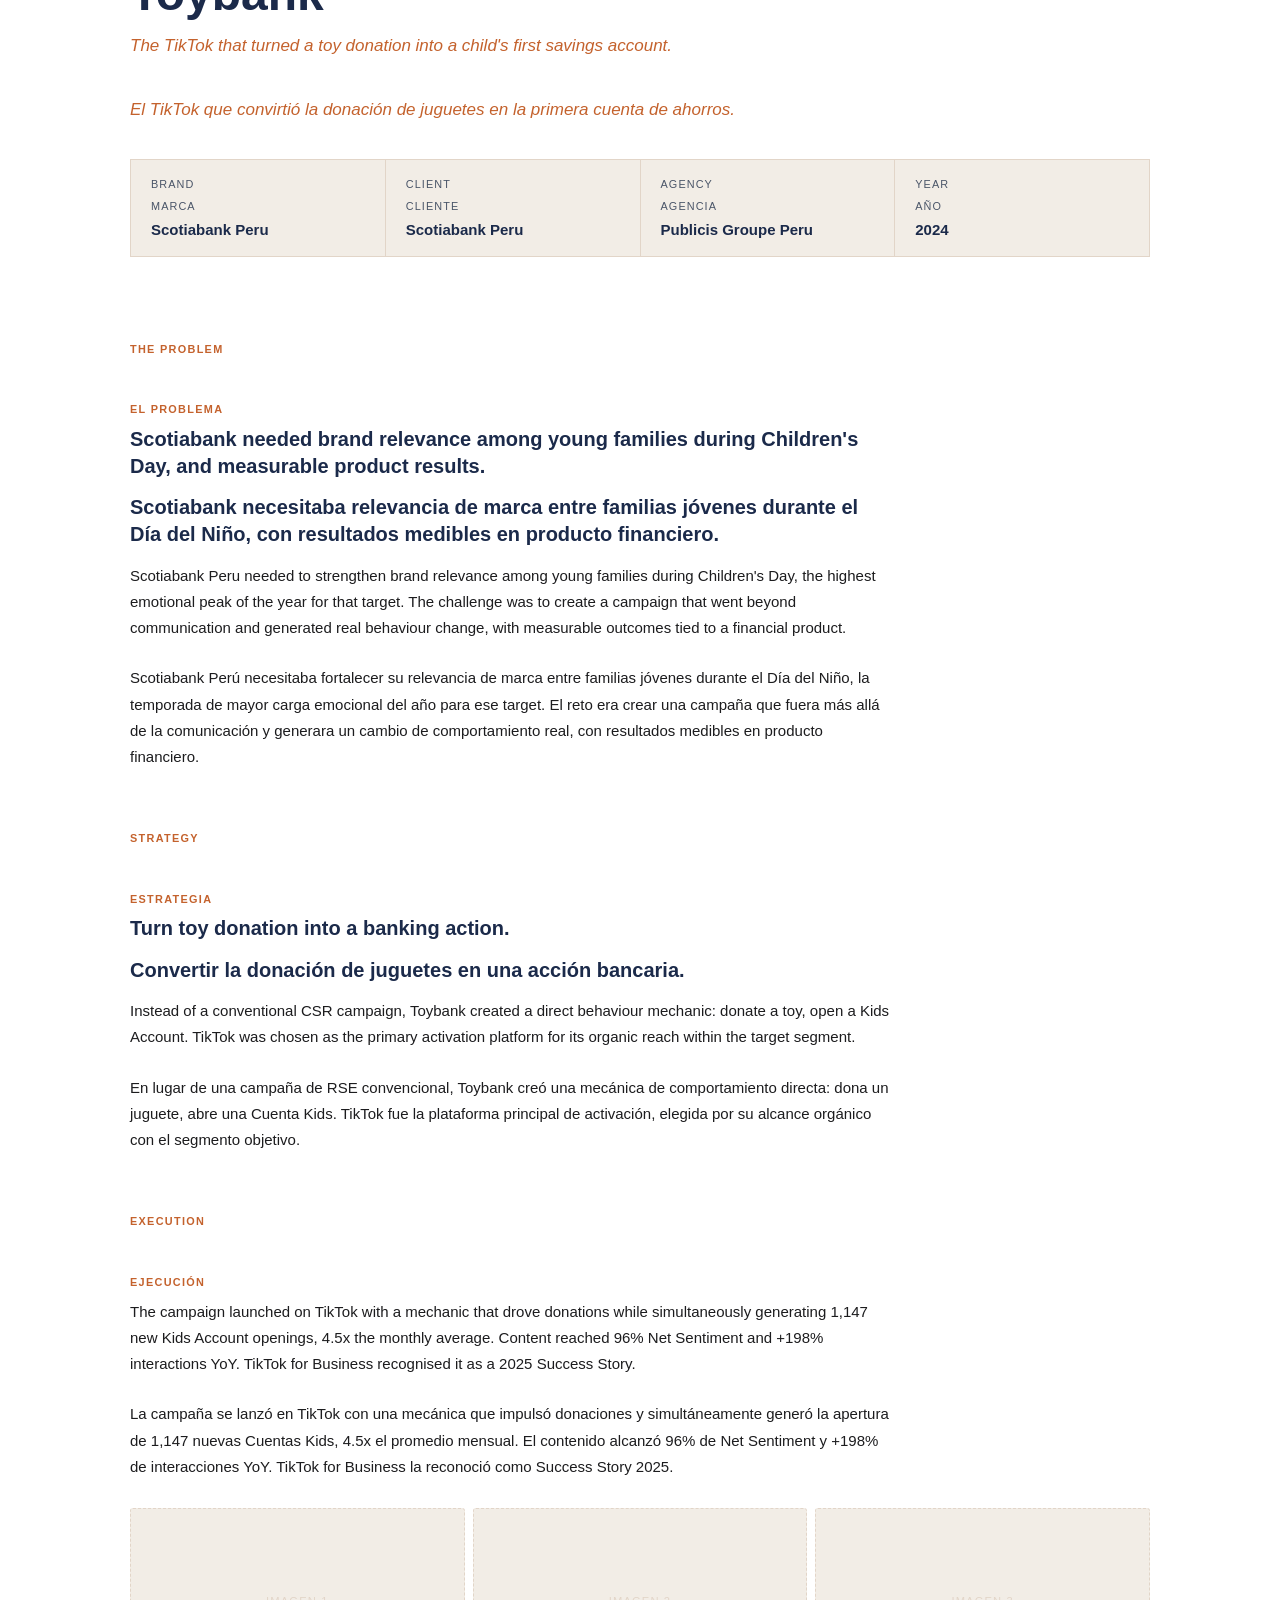
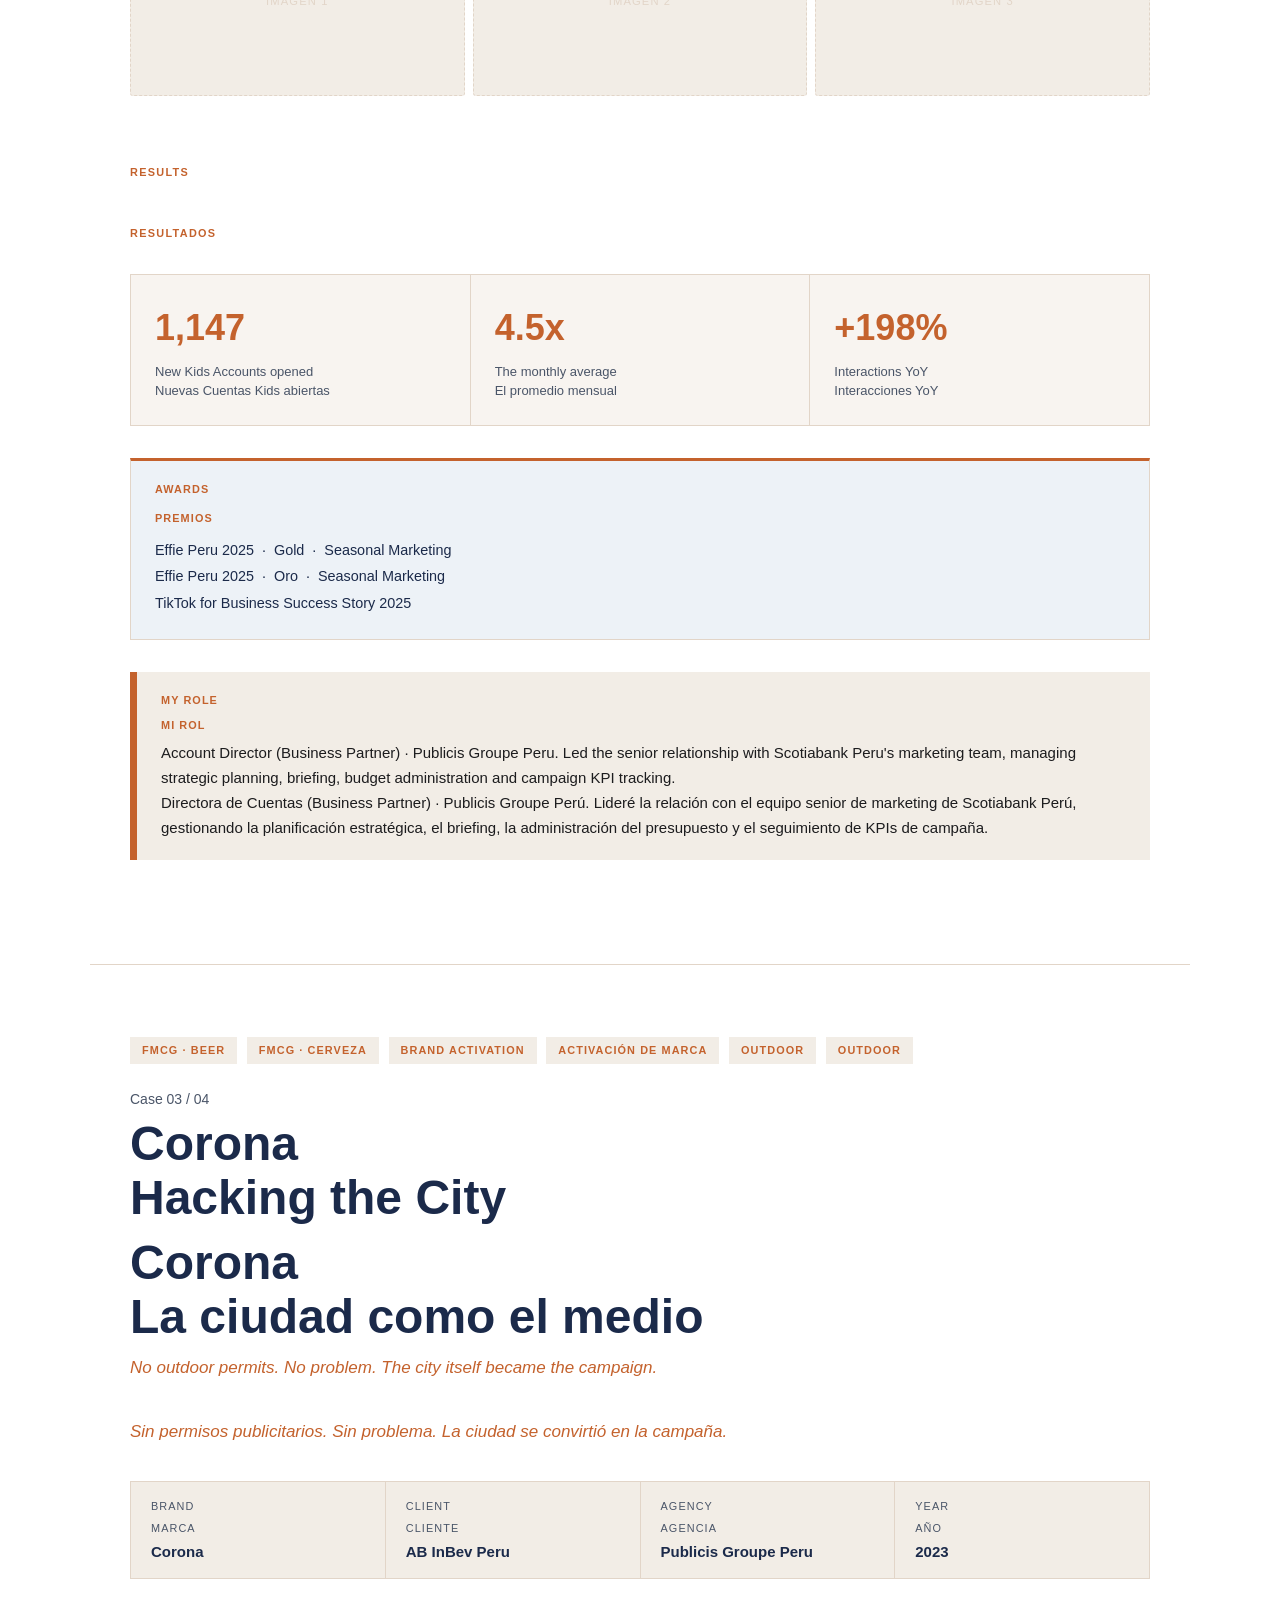
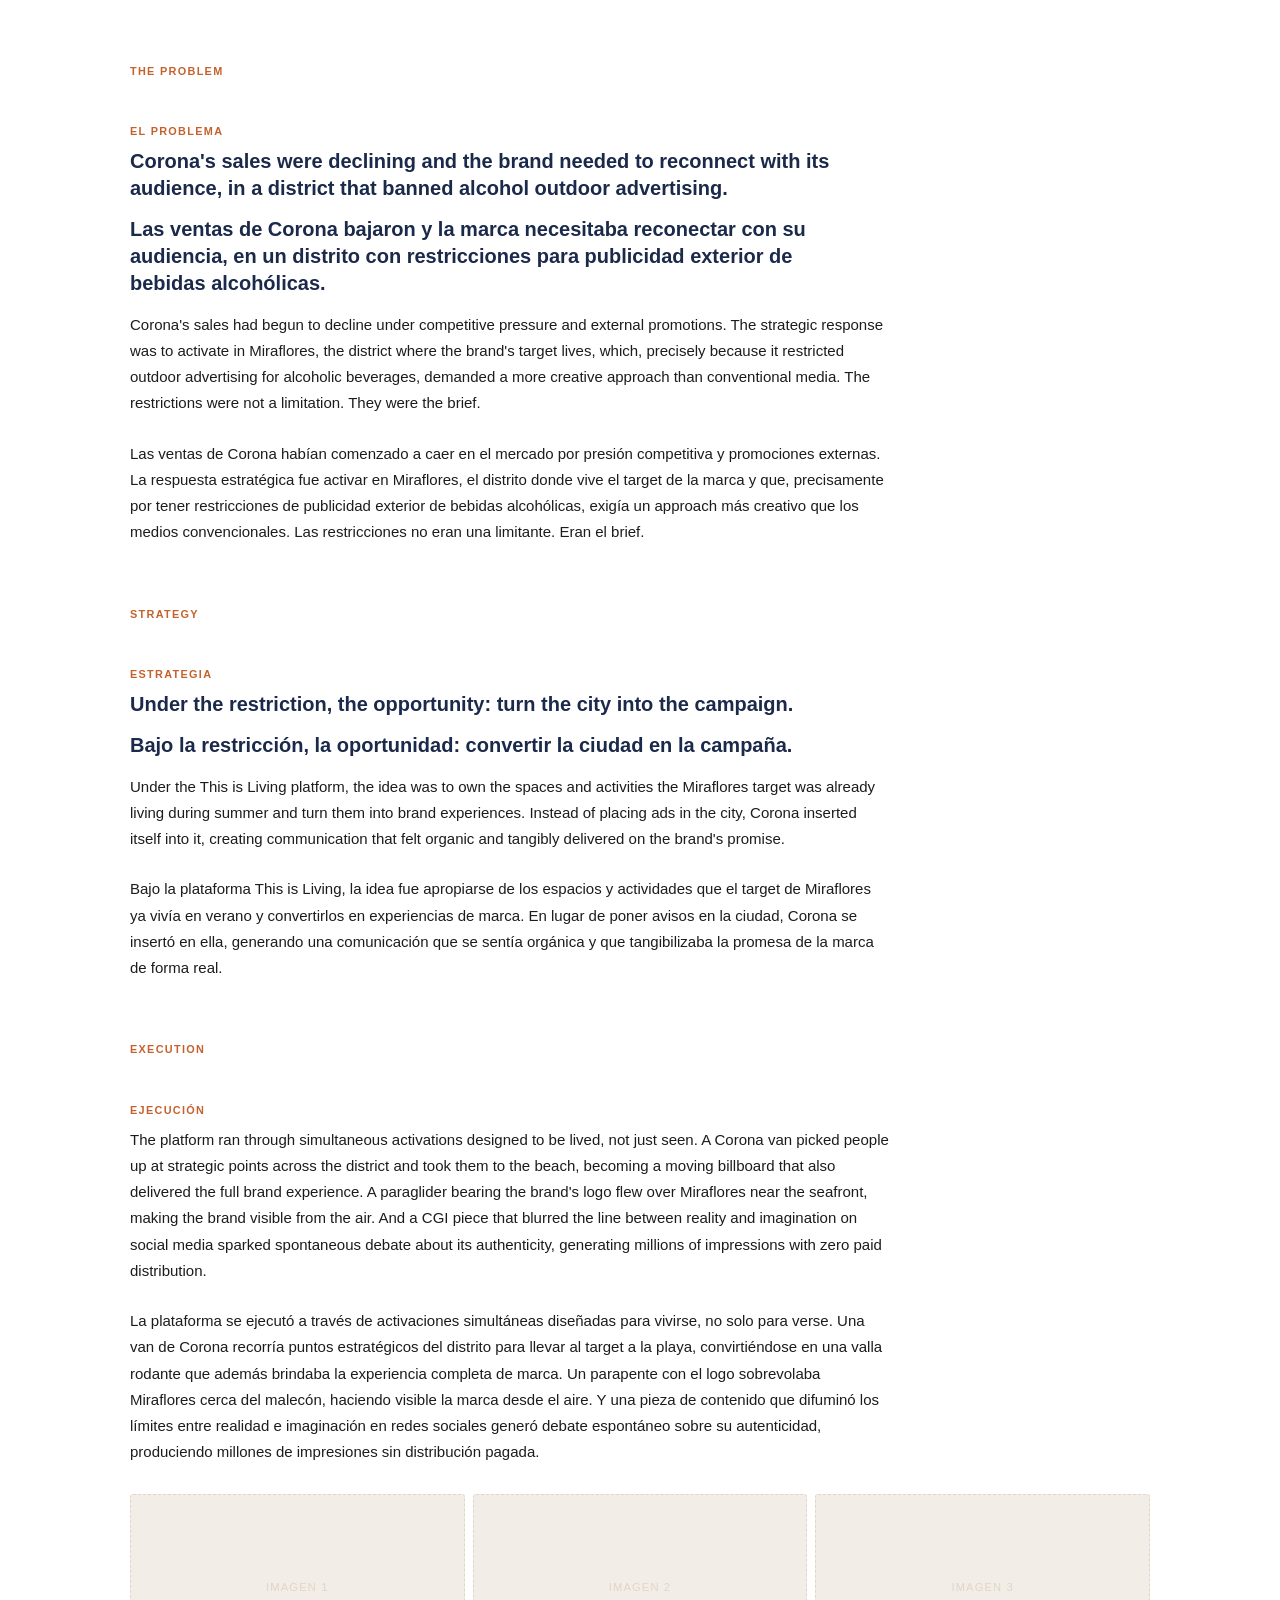
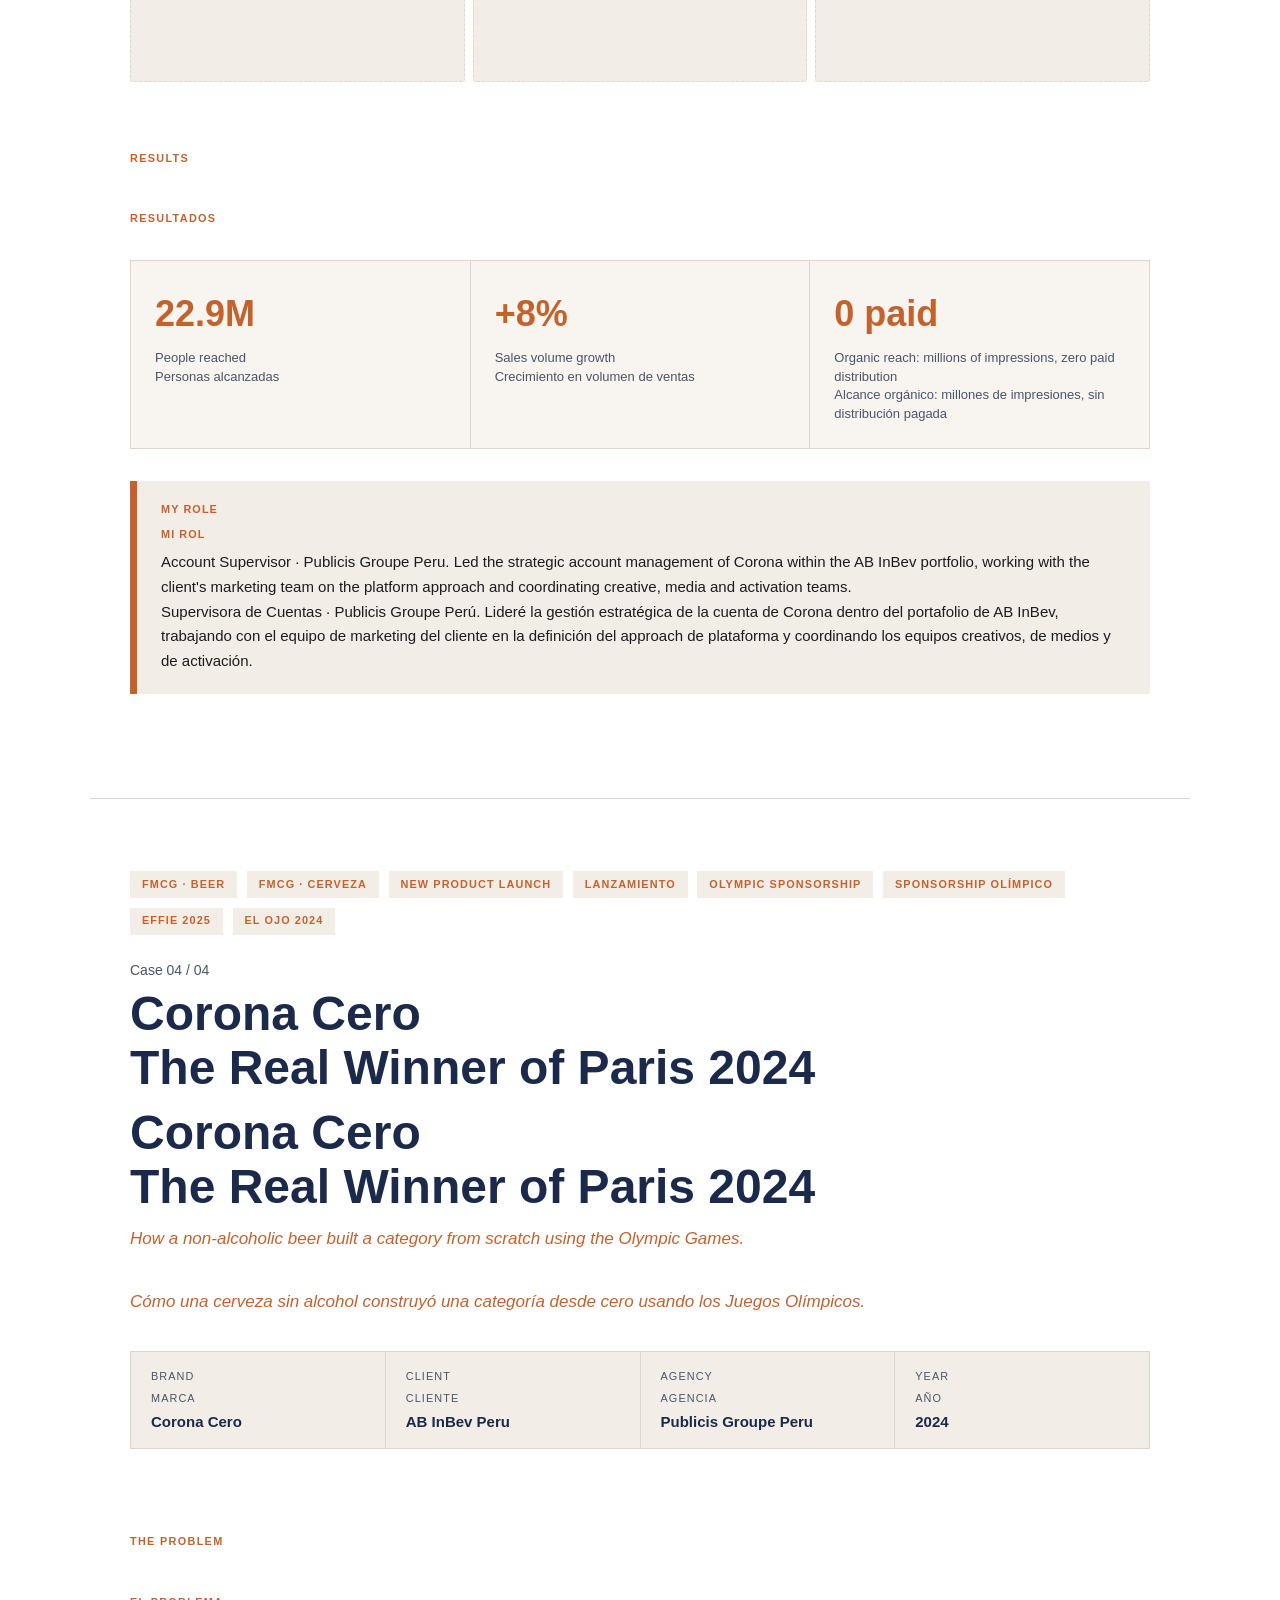
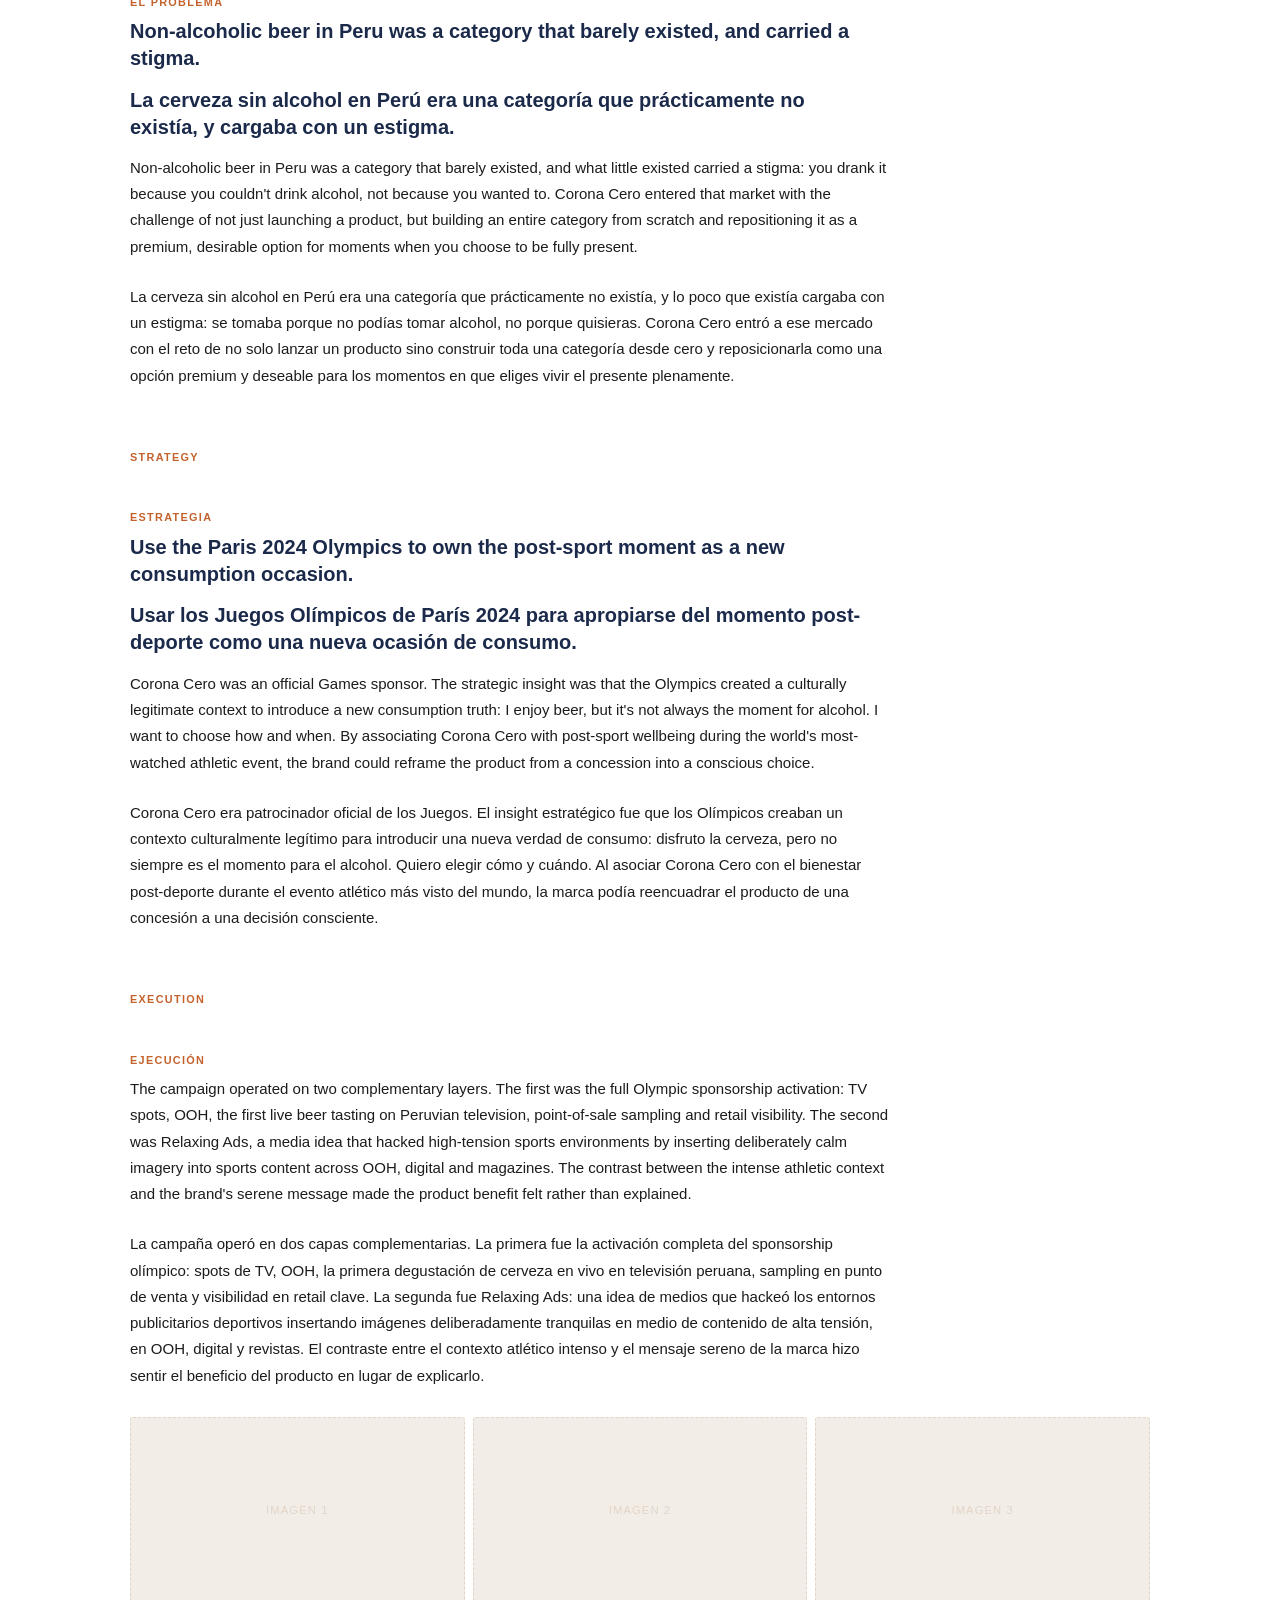
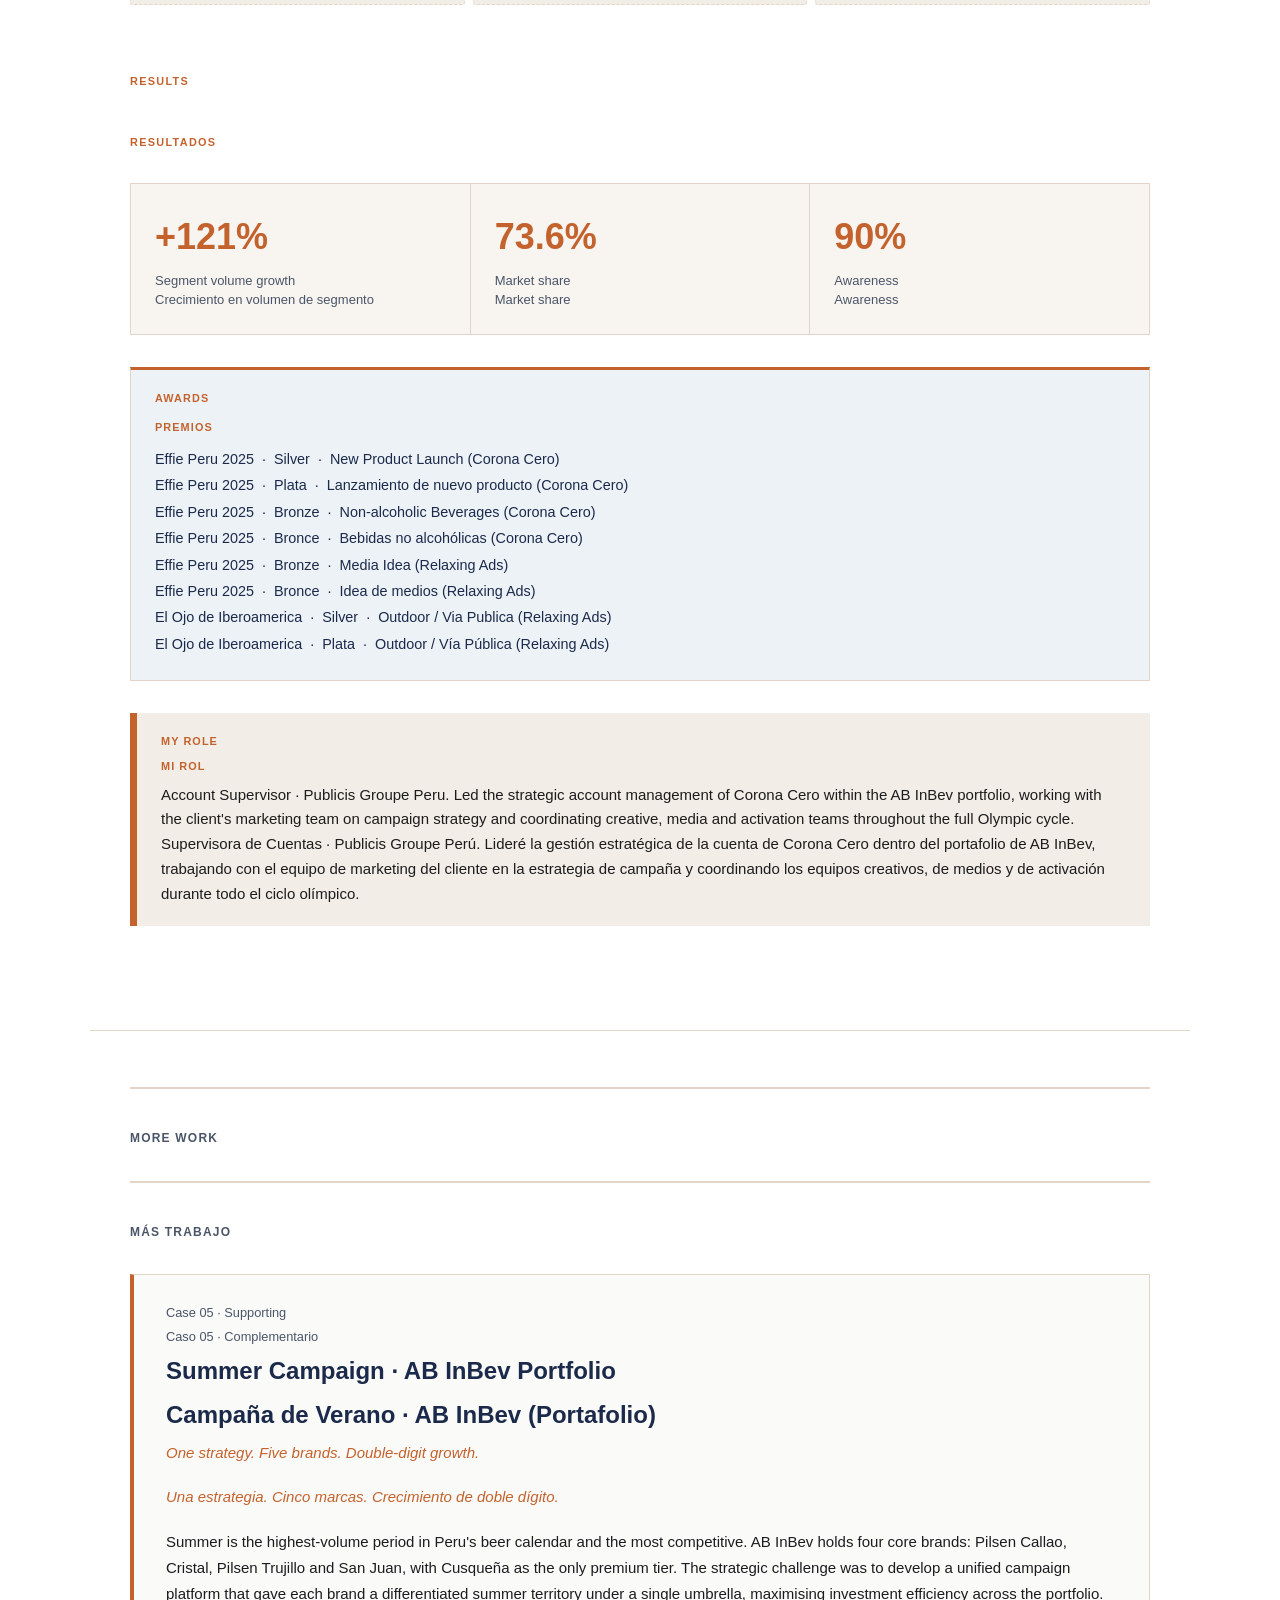
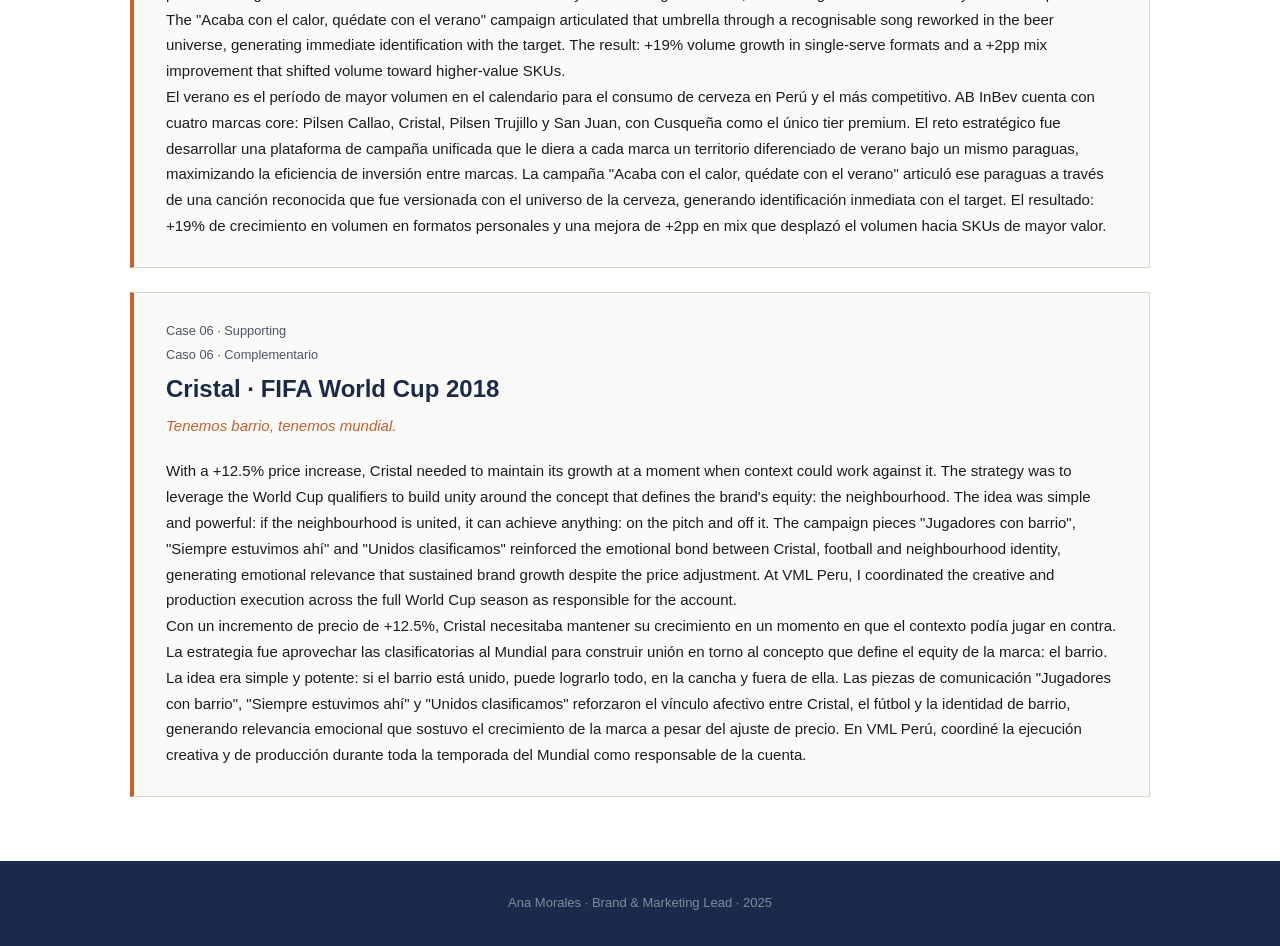
==== commit 3595518f: "Add files via upload" ====
--- a/case-studies.html
+++ b/case-studies.html
@@ -203,17 +203,21 @@
   <p class="cs-body lang-en">Cusqueña found its brand purpose in a real problem: the degradation of the amunas, irrigation systems that for centuries supplied water to the communities. The strategy was to turn that purpose into a concrete, tangible action, and document it as a campaign, not the other way around.</p>
   <p class="cs-body lang-es">Cusqueña encontró su propósito de marca en un problema real: la degradación de las amunas, sistemas de riego pre-Inca que durante siglos abastecieron de agua a las comunidades. La estrategia fue convertir ese propósito en una acción concreta, tangible y documentarla como campaña, no al revés.</p>
 
-  <!-- Execution -->
-  <p class="cs-label lang-en">Execution</p>
-  <p class="cs-label lang-es">Ejecución</p>
-  <p class="cs-body lang-en">In partnership with local communities, Aquafondo and The Nature Conservancy, Cusqueña financed the restoration of 47km of irrigation canals (data 2025), recovering 8.5M m³ of water capacity and positively impacting +172,000 people. The campaign documented the process in real time, generating organic earned media at national and international scale.</p>
-  <p class="cs-body lang-es">En alianza con comunidades locales, Aquafondo, The Nature Conservancy y Cusqueña financiaron la restauración de 47km de canales de riego (data 2025), recuperando 8.5M m³ de capacidad hídrica e impactando positivamente a +172,000 personas. La campaña documentó el proceso en tiempo real, generando earned media orgánico a escala nacional e internacional.</p>
-
-  <!-- Image board — replace <span class="img-placeholder"> with <img src="images/FILENAME.jpg" alt="..."> -->
-  <div class="img-board">
-    <div class="img-slot"><span class="img-placeholder">Imagen 1</span></div>
-    <div class="img-slot"><span class="img-placeholder">Imagen 2</span></div>
-    <div class="img-slot"><span class="img-placeholder">Imagen 3</span></div>
+  <!-- Execution — with background image -->
+  <div class="cs-exec-bg" style="--exec-bg: url('amunas-bg.jpg')">
+    <p class="cs-label lang-en">Execution</p>
+    <p class="cs-label lang-es">Ejecución</p>
+    <p class="cs-body lang-en">In partnership with local communities, Aquafondo and The Nature Conservancy, Cusqueña financed the restoration of 47km of irrigation canals (data 2025), recovering 8.5M m³ of water capacity and positively impacting +172,000 people. The campaign documented the process in real time, generating organic earned media at national and international scale.</p>
+    <p class="cs-body lang-es">En alianza con comunidades locales, Aquafondo, The Nature Conservancy y Cusqueña financiaron la restauración de 47km de canales de riego (data 2025), recuperando 8.5M m³ de capacidad hídrica e impactando positivamente a +172,000 personas. La campaña documentó el proceso en tiempo real, generando earned media orgánico a escala nacional e internacional.</p>
+  </div>
+
+  <!-- Case film — Vimeo full bleed -->
+  <div class="cs-video-hero">
+    <iframe src="https://player.vimeo.com/video/937783428"
+      frameborder="0"
+      allow="autoplay; fullscreen; picture-in-picture"
+      allowfullscreen
+      title="Cusqueña Amunas — Case Film"></iframe>
   </div>
 
   <!-- Results -->
--- a/style.css
+++ b/style.css
@@ -211,6 +211,14 @@
 
 .about-para:last-child { margin-bottom: 0; }
 
+.about-signature {
+  margin-top: 2.5rem;
+  font-size: 1.25rem;
+  font-weight: 600;
+  color: var(--navy);
+  letter-spacing: 0.01em;
+}
+
 /* ── ACHIEVEMENTS ───────────────────────────────────────────────────────── */
 .achievement-list { display: flex; flex-direction: column; gap: 1.25rem; }
 
@@ -285,7 +293,7 @@
 }
 
 .cs-card-header {
-  height: 90px;
+  height: 64px;
   position: relative;
   display: flex;
   align-items: flex-end;
@@ -518,6 +526,55 @@
 @media (max-width: 640px) {
   .img-board,
   .img-board--2col { grid-template-columns: 1fr 1fr; }
+}
+
+/* ── VIMEO / VIDEO EMBED — FULL BLEED ───────────────────────────────────── */
+.cs-video-hero {
+  width: calc(100% + 5rem);
+  margin-left: -2.5rem;
+  margin-right: -2.5rem;
+  margin-top: 2.5rem;
+  margin-bottom: 2.5rem;
+  aspect-ratio: 16/9;
+  overflow: hidden;
+  border-radius: 6px;
+  background: #000;
+  box-shadow: 0 8px 32px rgba(0,0,0,0.18);
+}
+.cs-video-hero iframe {
+  width: 100%;
+  height: 100%;
+  border: none;
+  display: block;
+}
+@media (max-width: 640px) {
+  .cs-video-hero { width: calc(100% + 2.5rem); margin-left: -1.25rem; margin-right: -1.25rem; }
+}
+
+/* ── EXECUTION BACKGROUND IMAGE ─────────────────────────────────────────── */
+.cs-exec-bg {
+  position: relative;
+  margin: 0 -2.5rem;
+  padding: 1.75rem 2.5rem;
+  border-radius: 4px;
+}
+.cs-exec-bg::before {
+  content: '';
+  position: absolute;
+  inset: 0;
+  background-image: var(--exec-bg, none);
+  background-size: cover;
+  background-position: center;
+  opacity: 0.07;
+  z-index: 0;
+  border-radius: 4px;
+}
+.cs-exec-bg > * {
+  position: relative;
+  z-index: 1;
+}
+@media (max-width: 640px) {
+  .cs-exec-bg { margin: 0 -1.25rem; padding: 1.25rem; }
 }
 
 /* Results table */
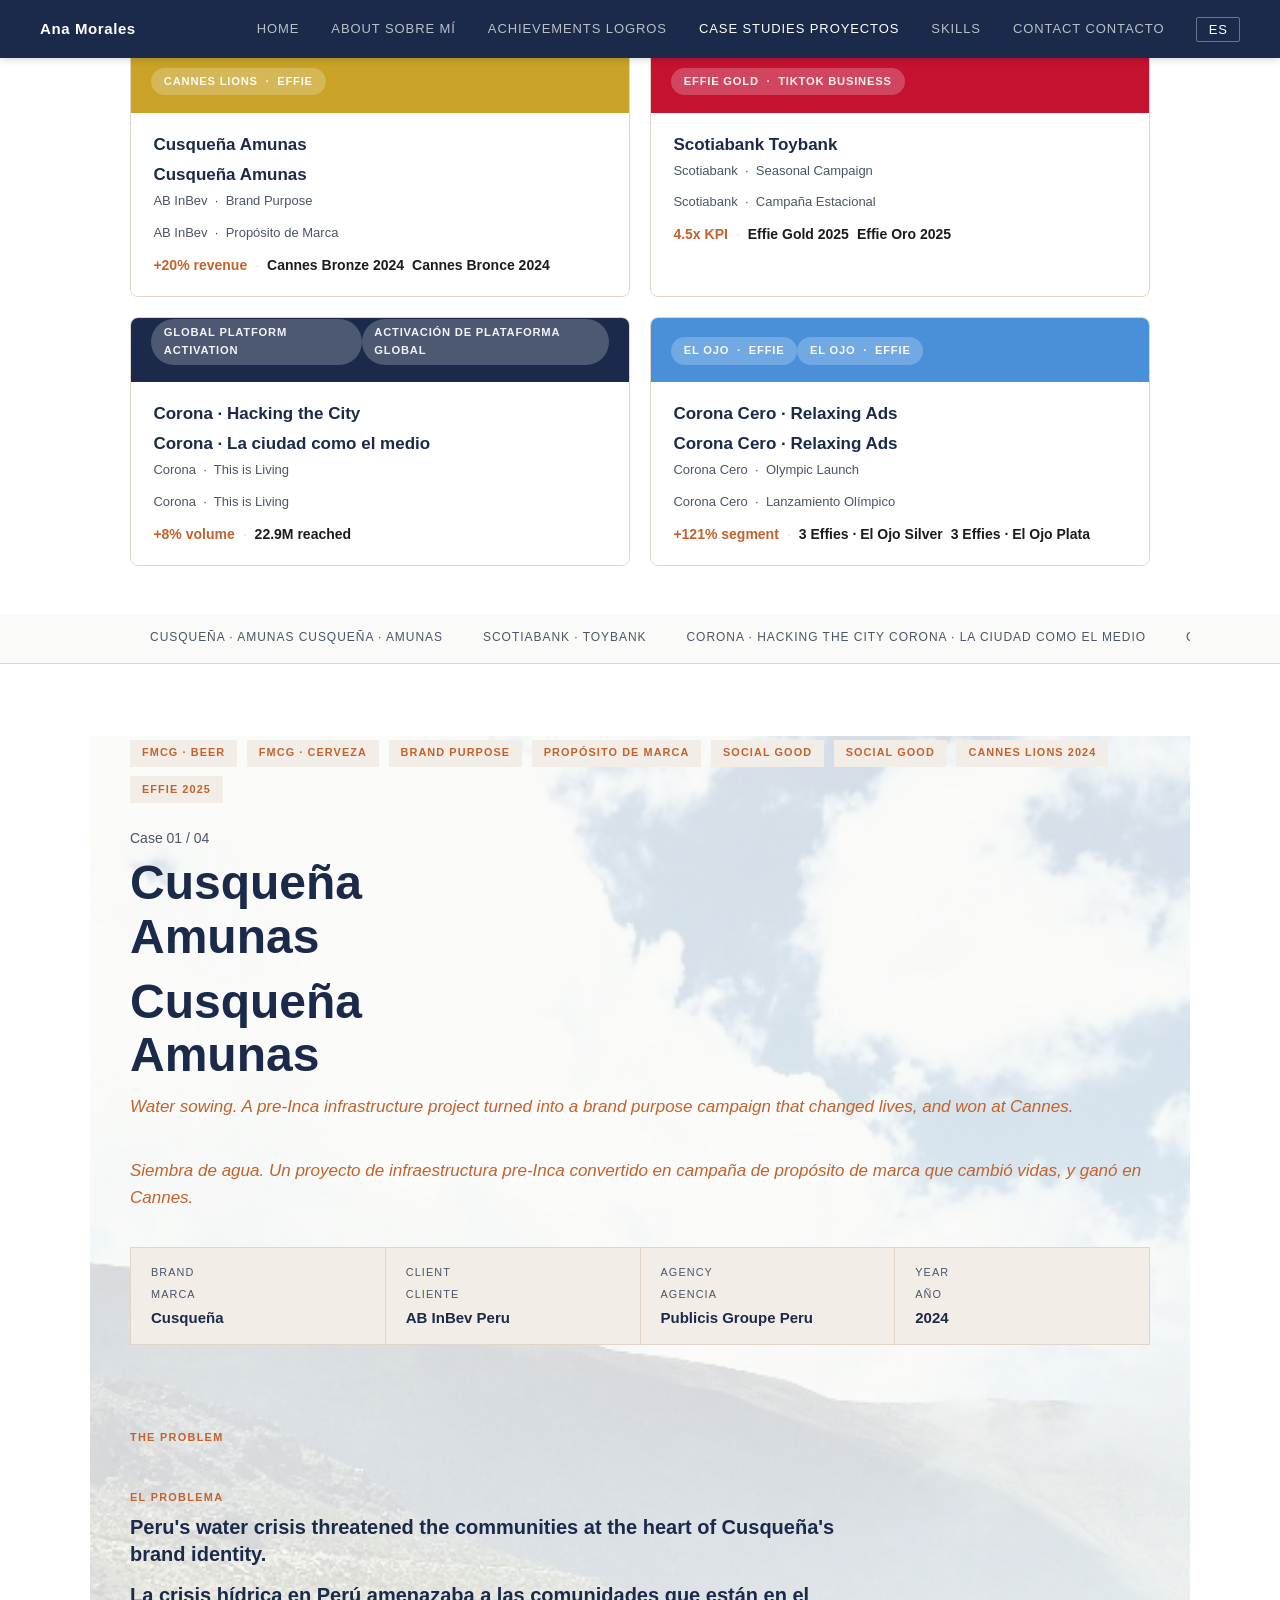
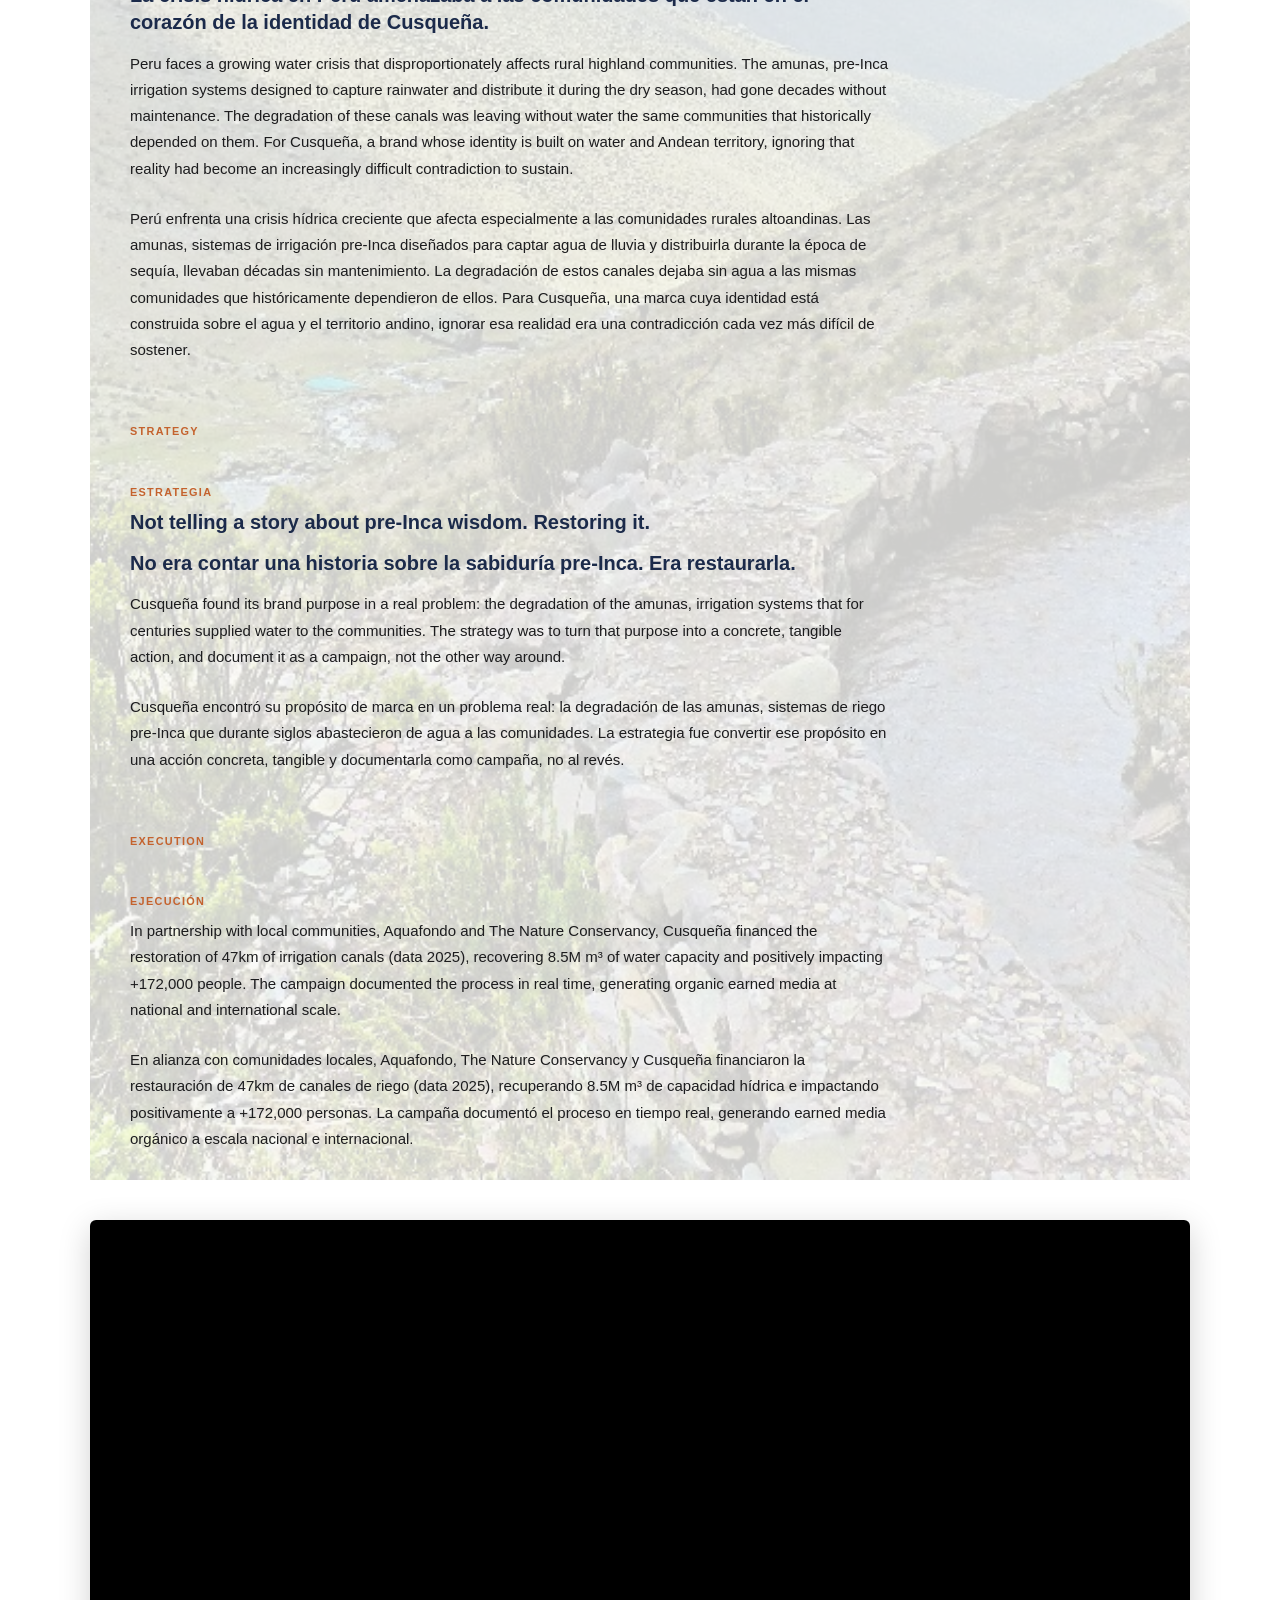
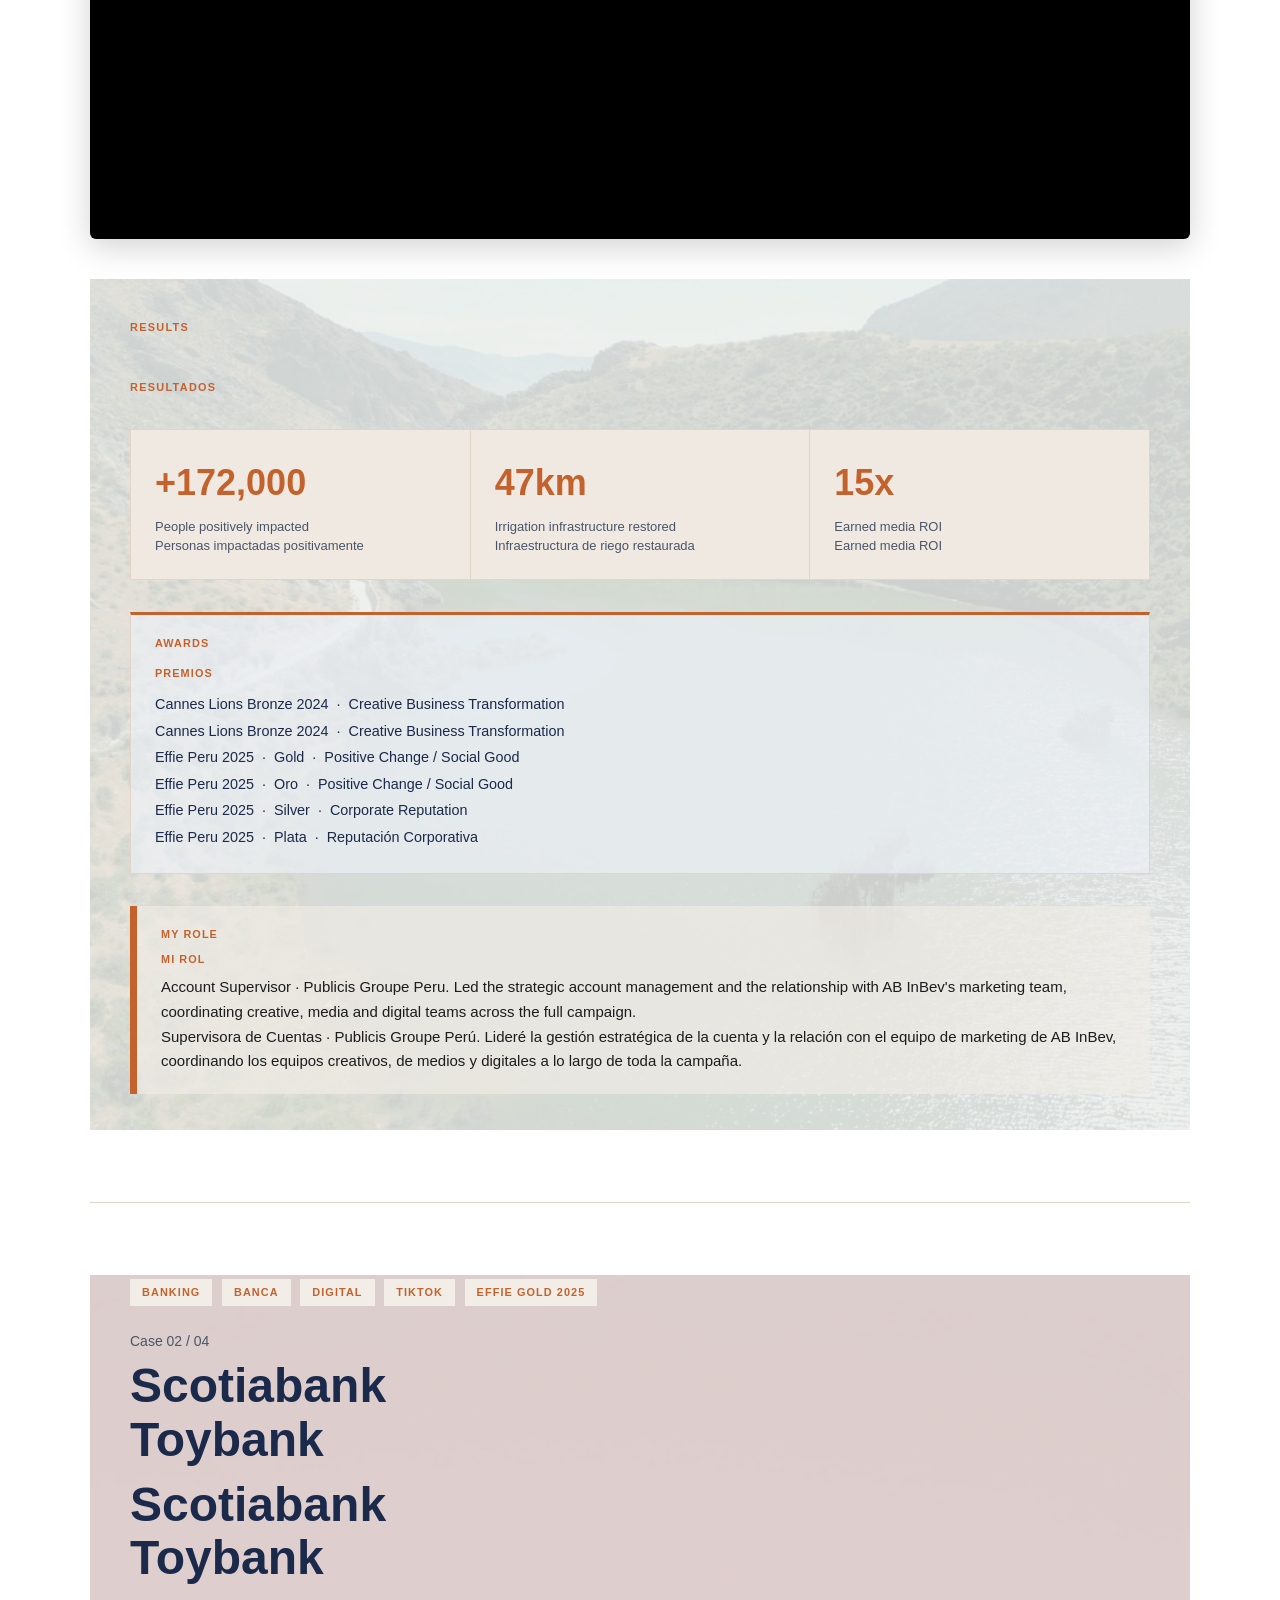
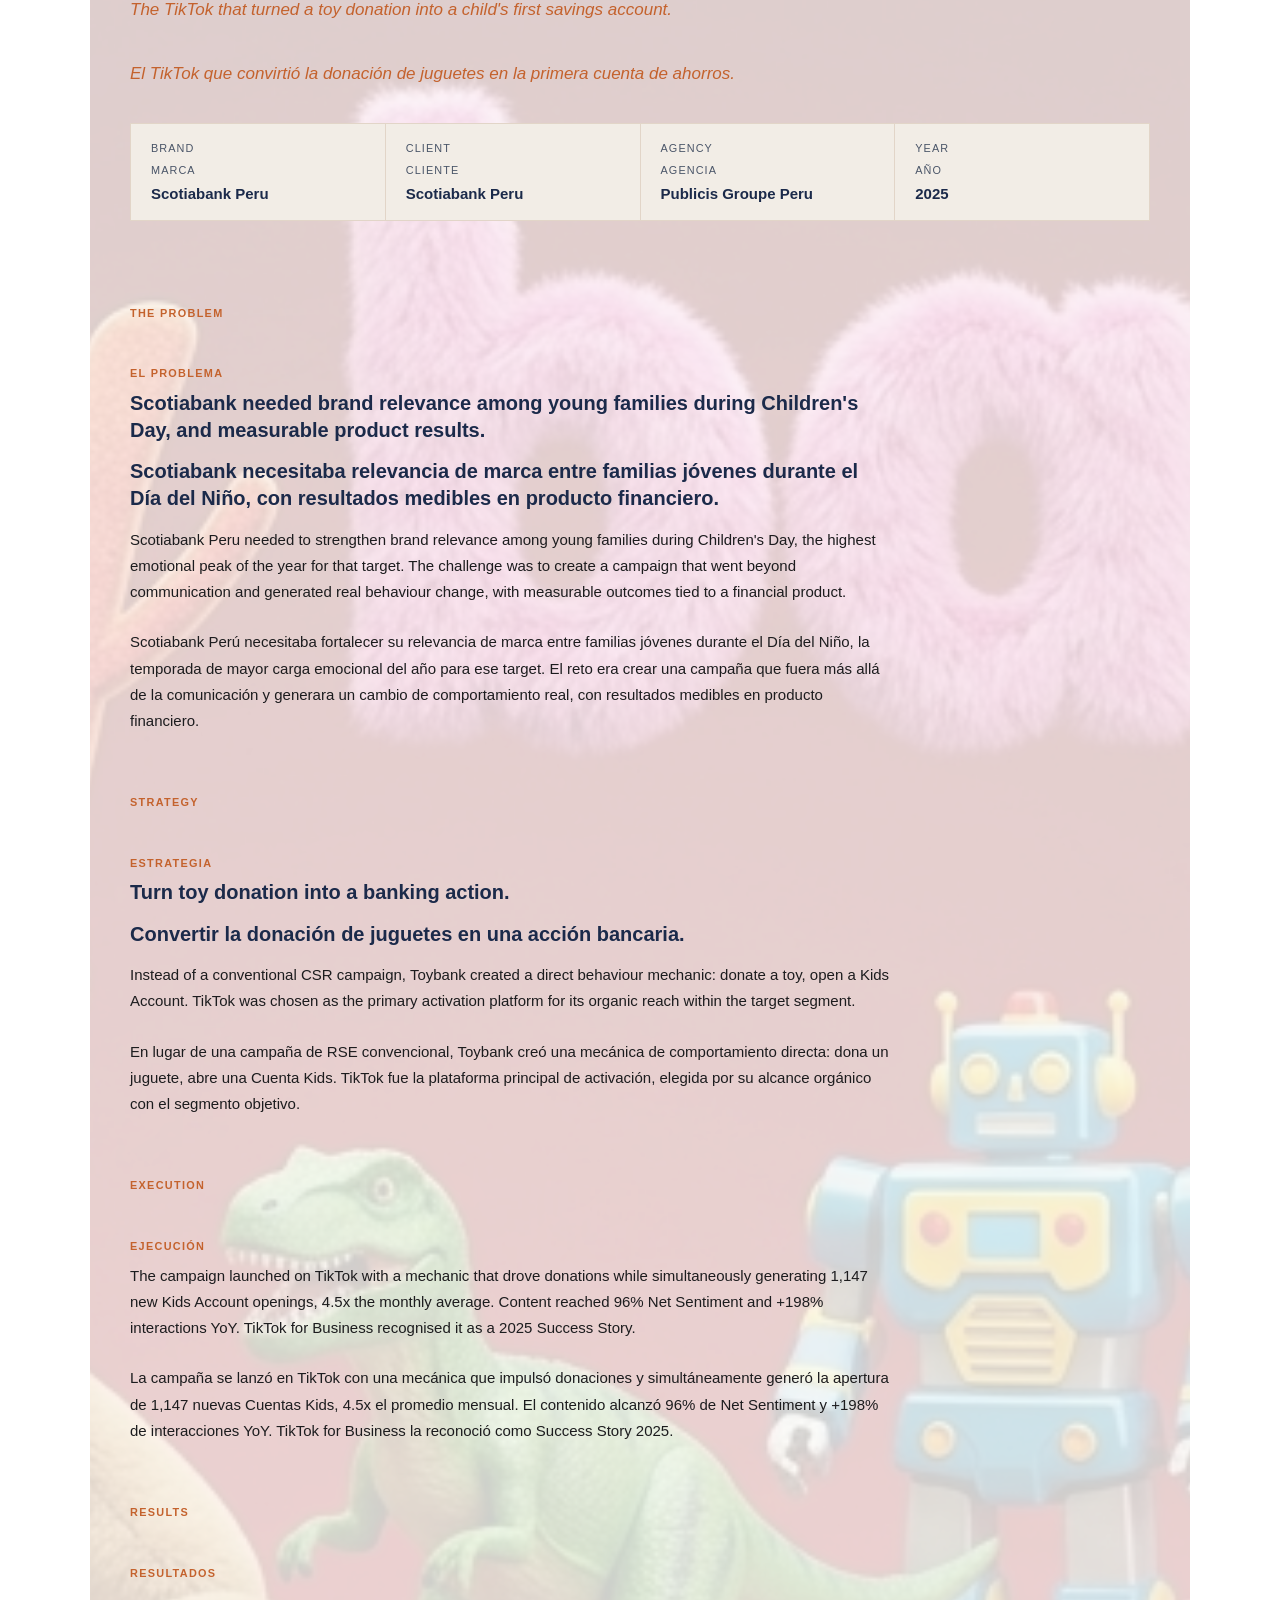
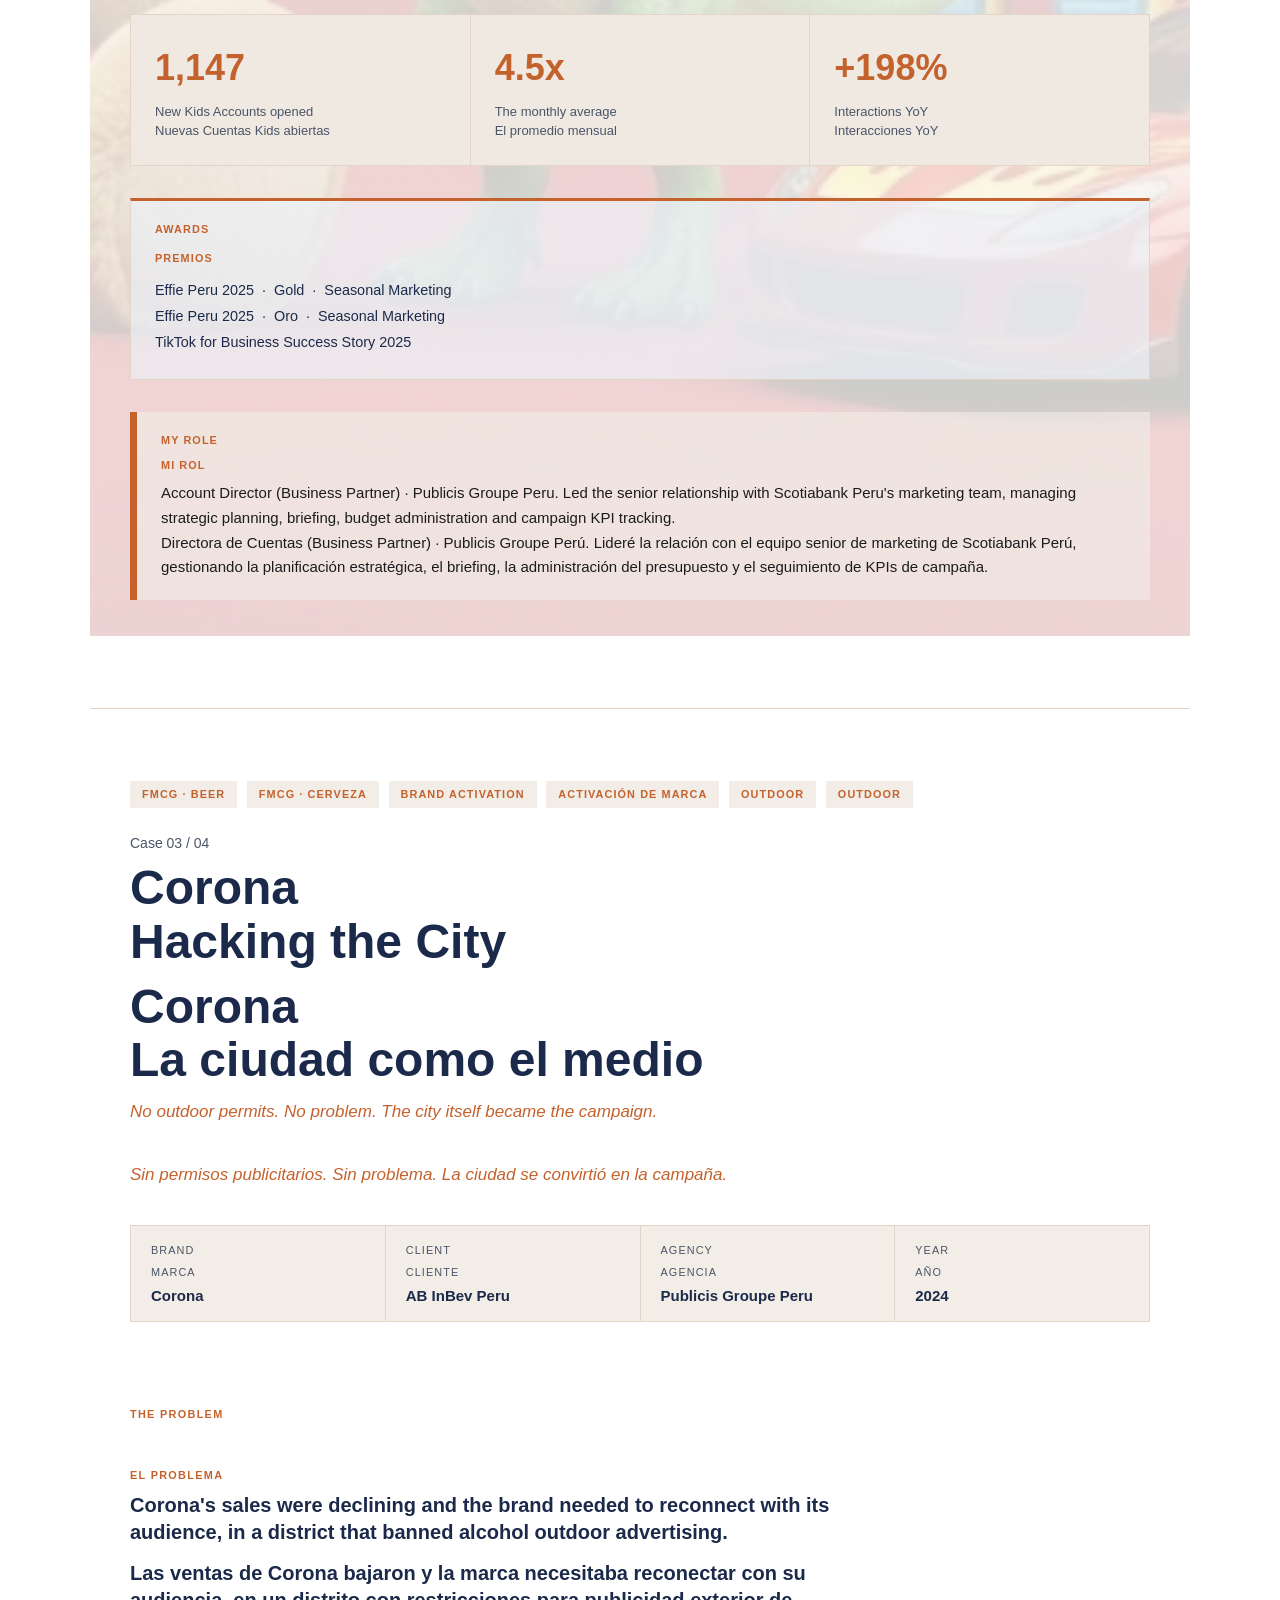
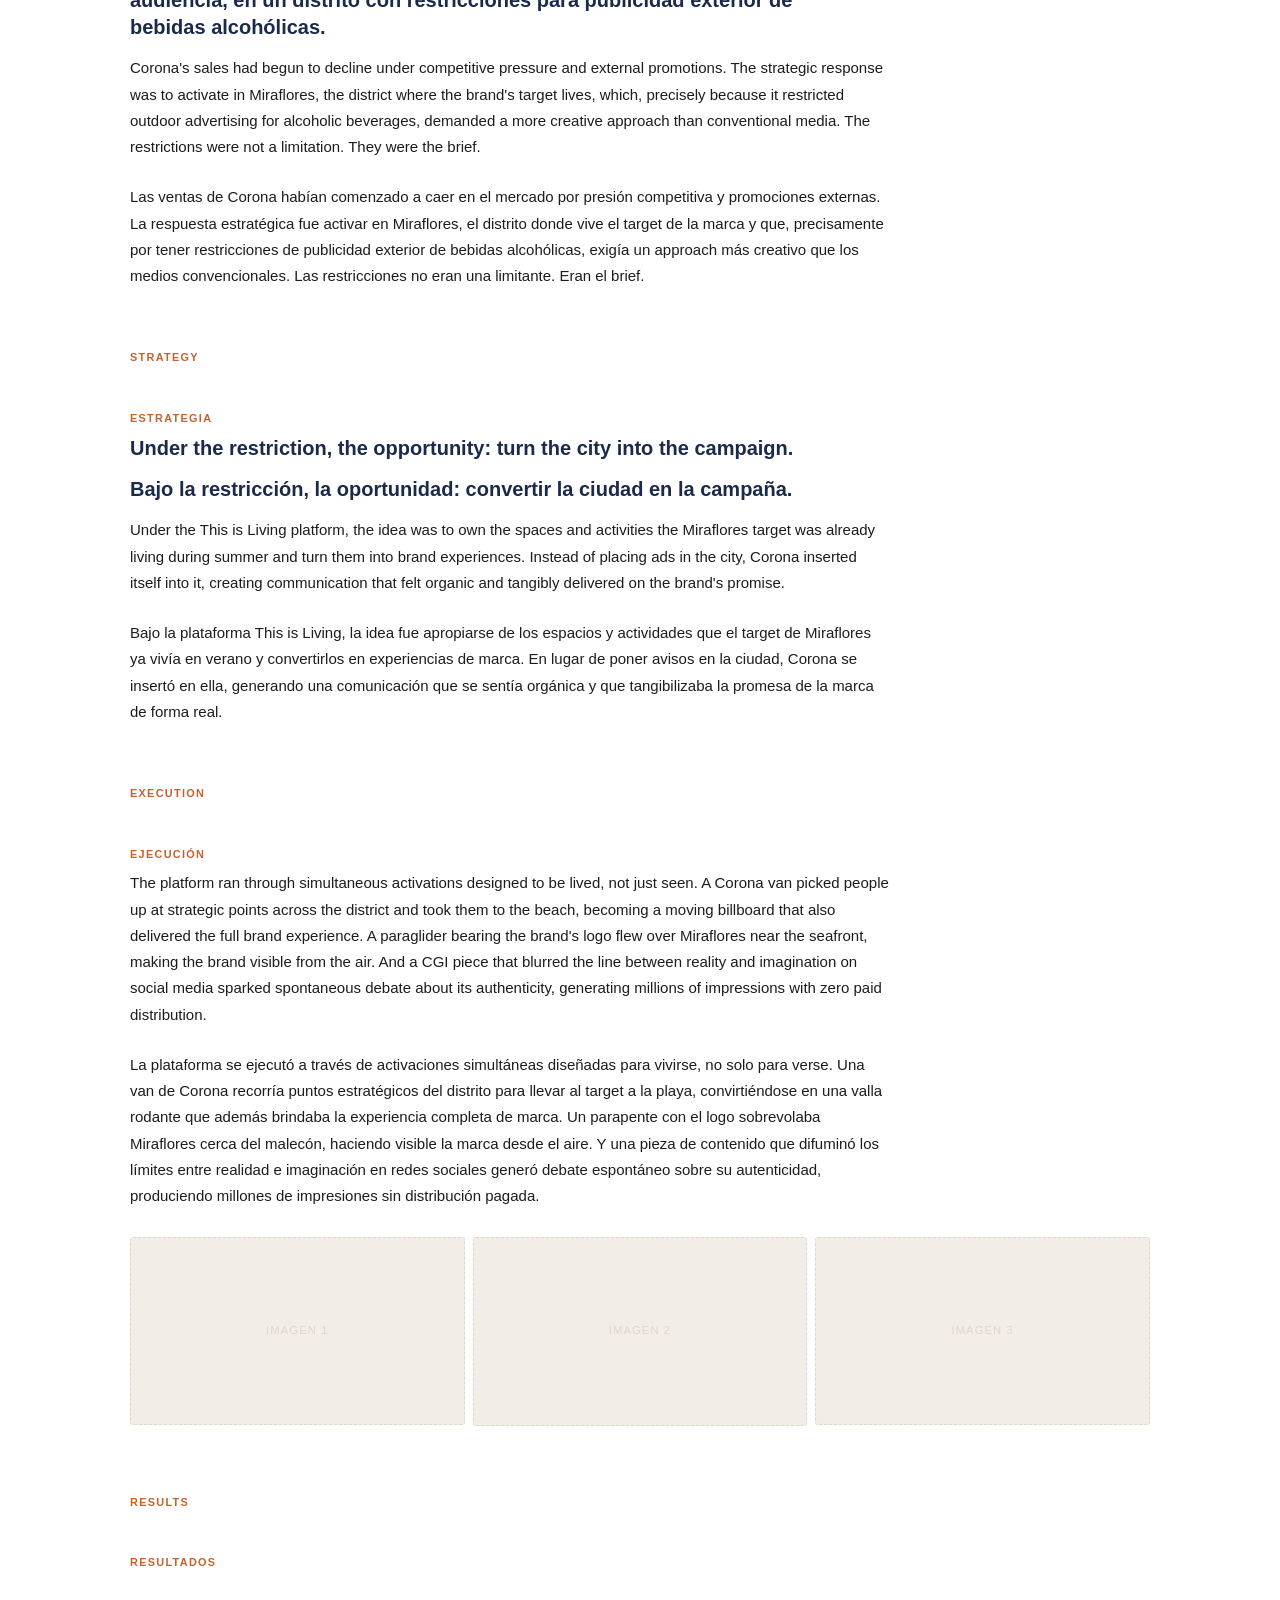
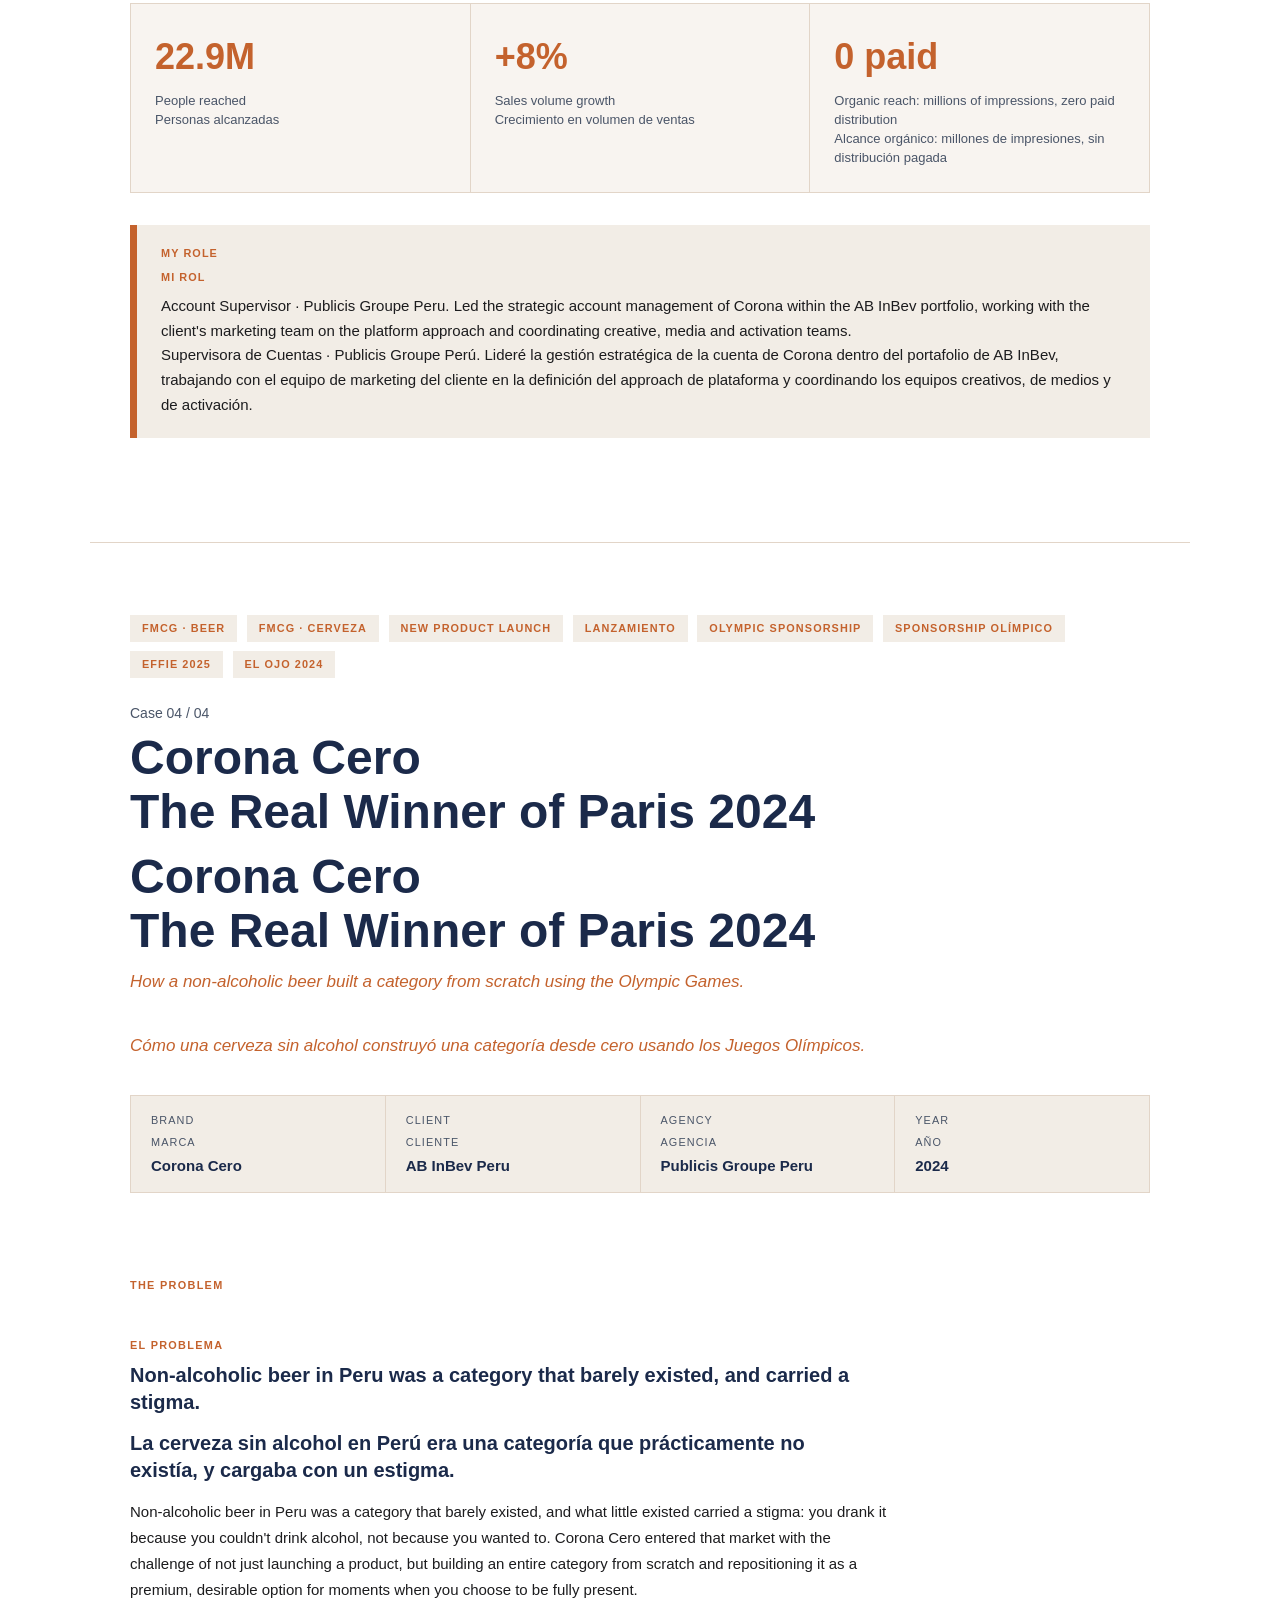
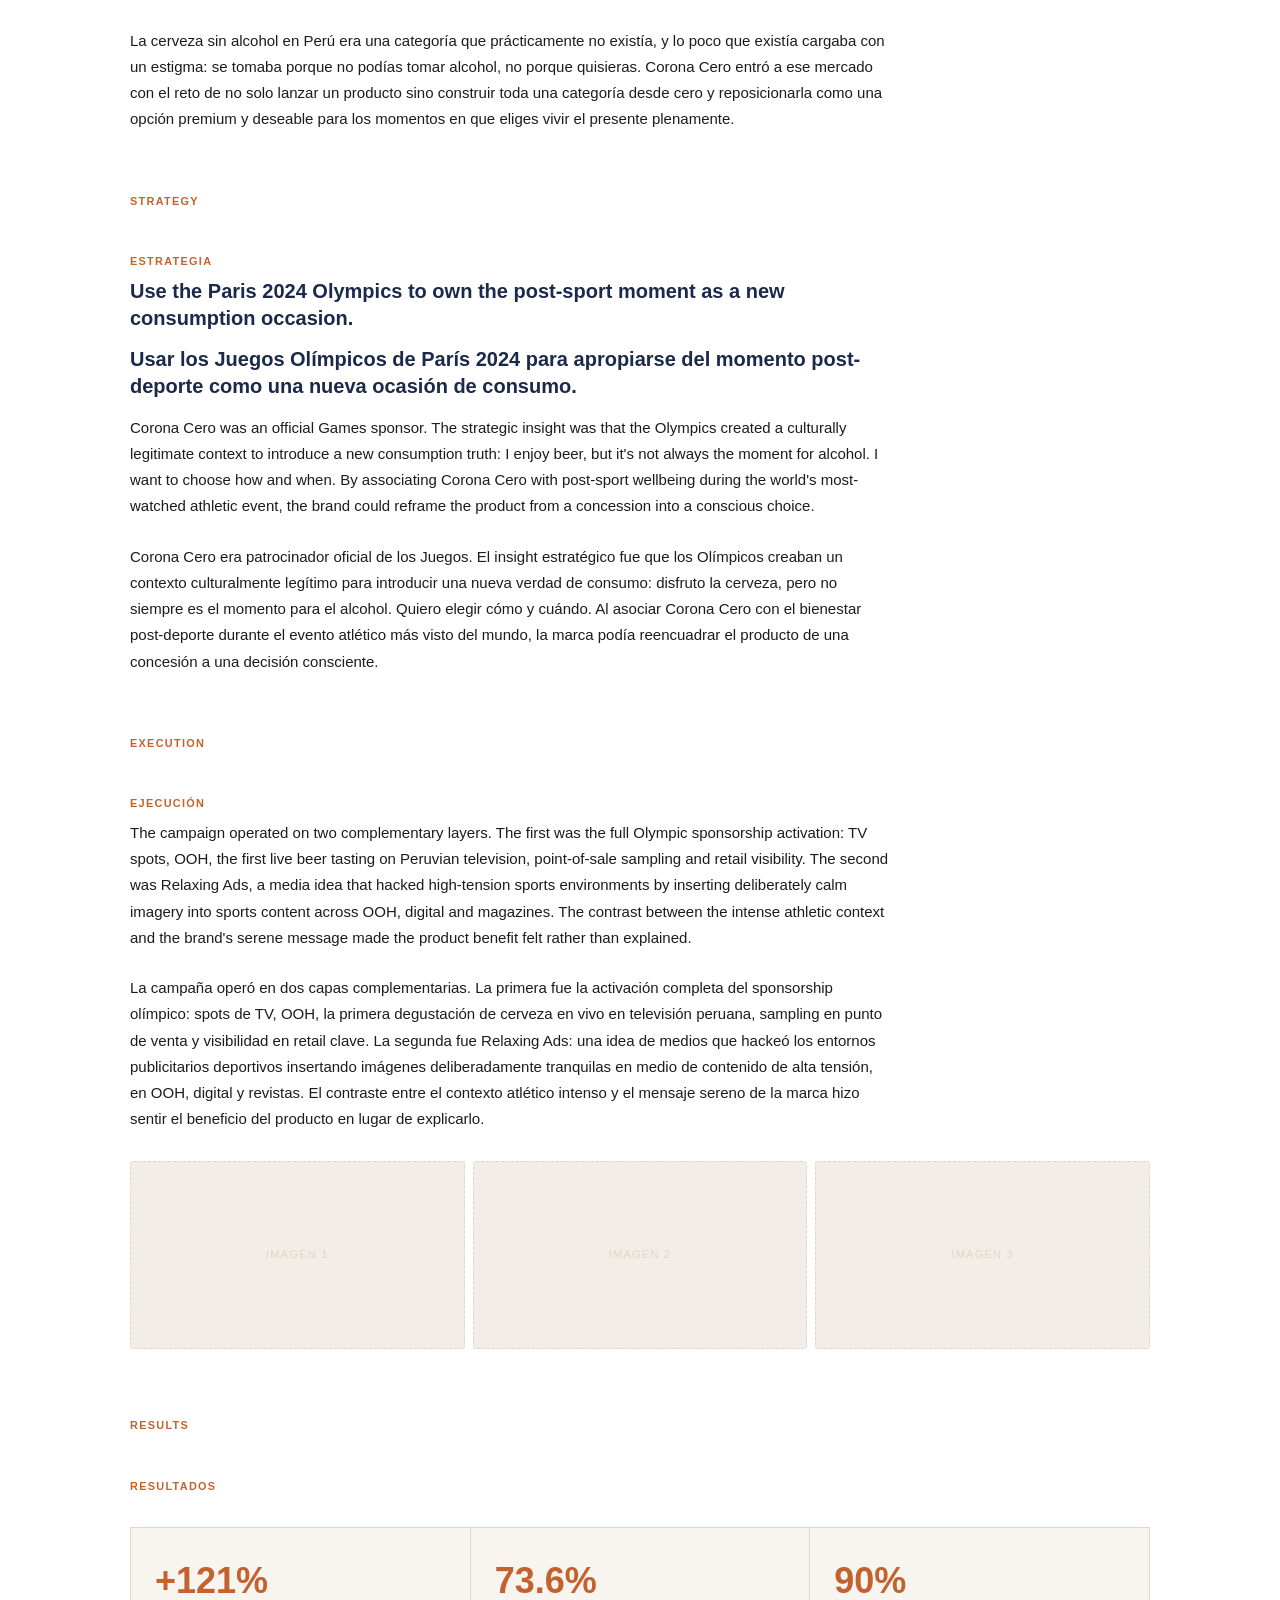
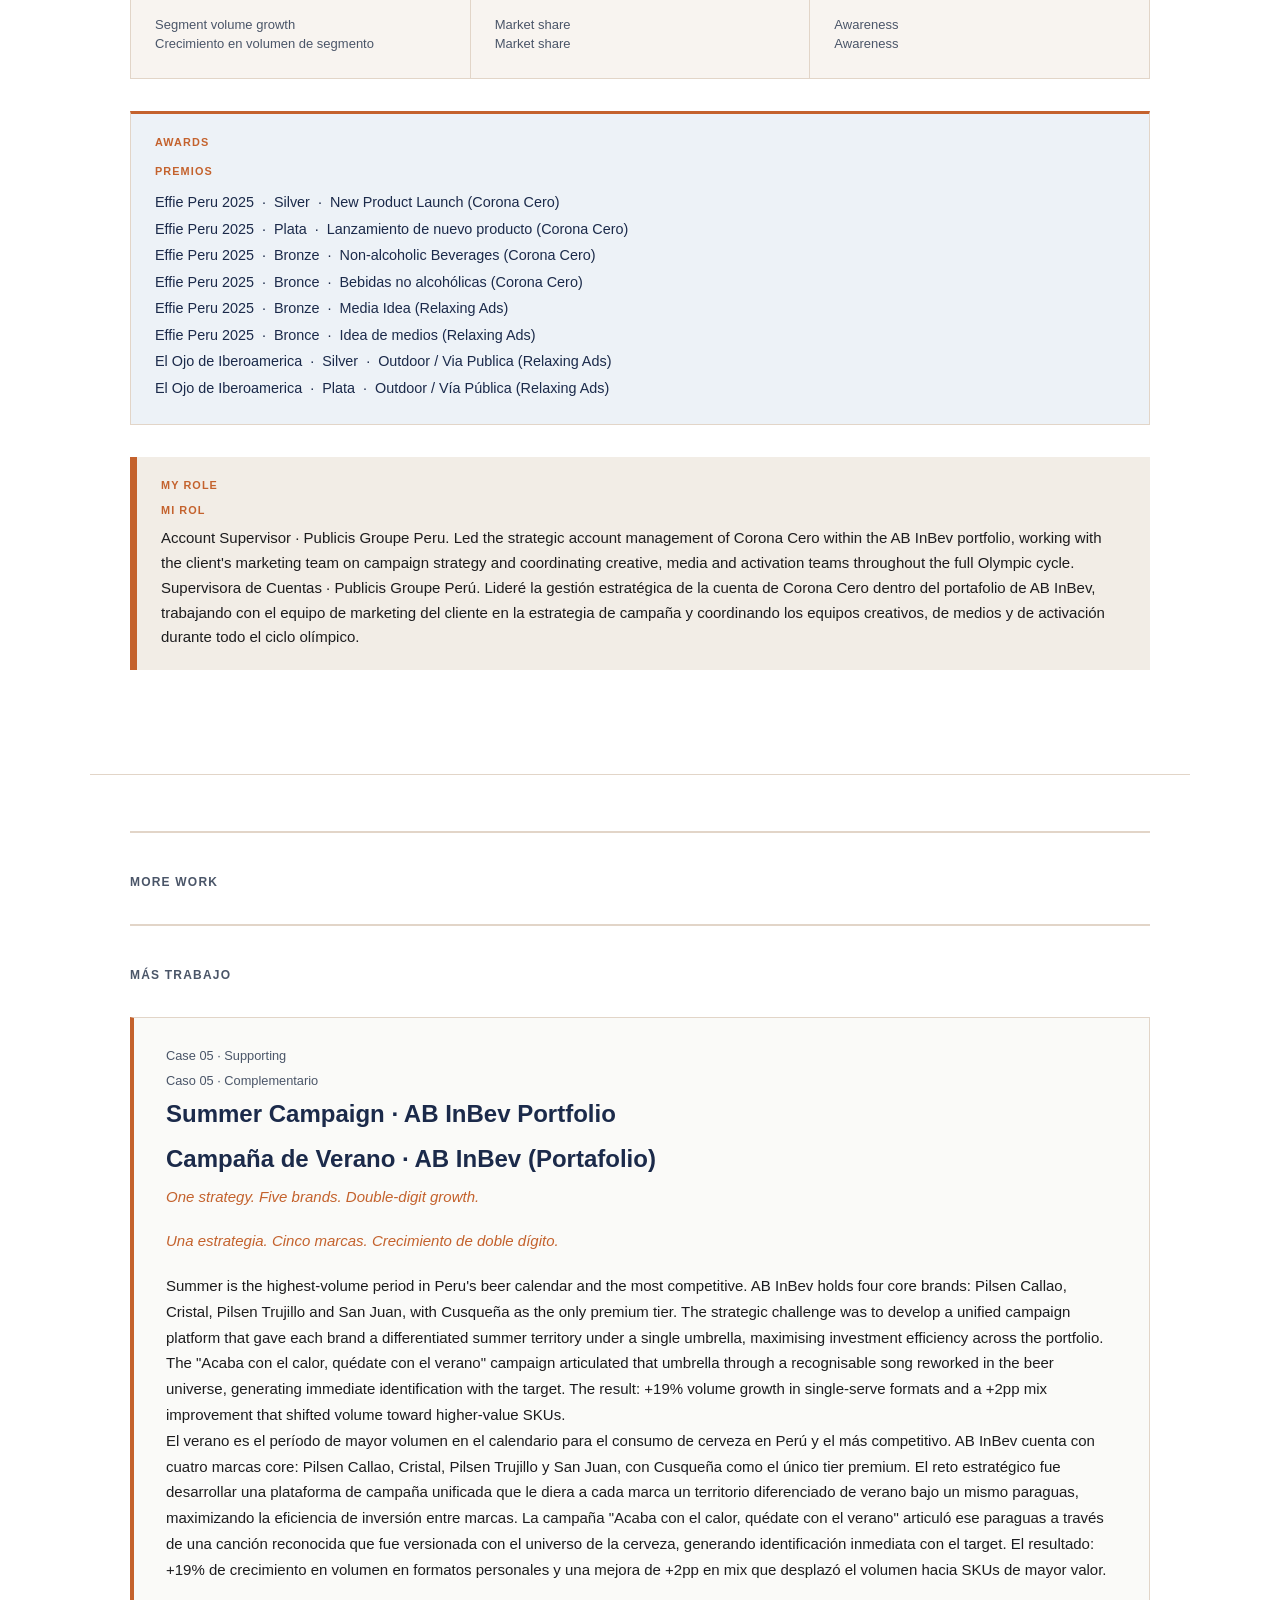
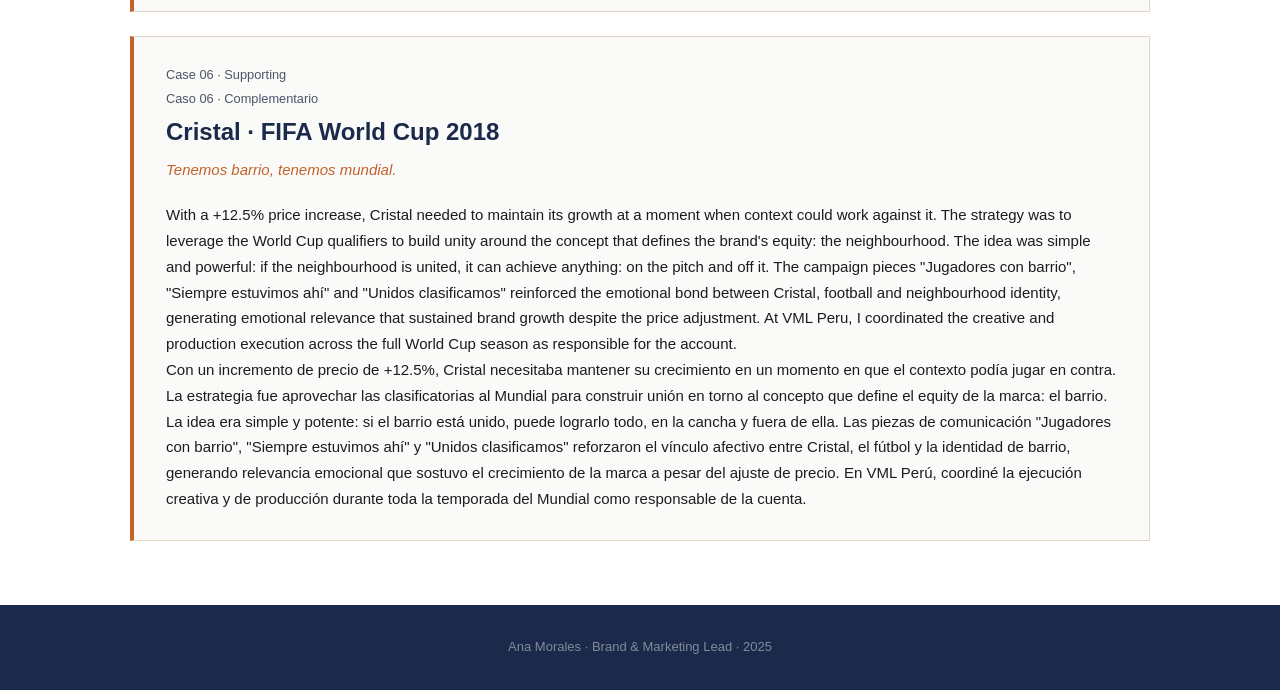
==== commit 8d8e3fd8: "Add files via upload" ====
--- a/case-studies.html
+++ b/case-studies.html
@@ -144,72 +144,75 @@
 ═══════════════════════════════════════════════════════════════════════ -->
 <div class="cs-section" id="case01">
 
-  <div class="cs-chips">
-    <span class="cs-chip lang-en">FMCG · Beer</span>
-    <span class="cs-chip lang-es">FMCG · Cerveza</span>
-    <span class="cs-chip lang-en">Brand Purpose</span>
-    <span class="cs-chip lang-es">Propósito de Marca</span>
-    <span class="cs-chip lang-en">Social Good</span>
-    <span class="cs-chip lang-es">Social Good</span>
-    <span class="cs-chip">Cannes Lions 2024</span>
-    <span class="cs-chip">Effie 2025</span>
-  </div>
-
-  <p class="cs-num">Case 01 / 04</p>
-
-  <h2 class="cs-title lang-en">Cusqueña<br>Amunas</h2>
-  <h2 class="cs-title lang-es">Cusqueña<br>Amunas</h2>
-
-  <p class="cs-claim lang-en">Water sowing. A pre-Inca infrastructure project turned into a brand purpose campaign that changed lives, and won at Cannes.</p>
-  <p class="cs-claim lang-es">Siembra de agua. Un proyecto de infraestructura pre-Inca convertido en campaña de propósito de marca que cambió vidas, y ganó en Cannes.</p>
-
-  <!-- Meta bar -->
-  <div class="meta-bar">
-    <div class="meta-cell">
-      <div class="meta-lbl lang-en">Brand</div>
-      <div class="meta-lbl lang-es">Marca</div>
-      <div class="meta-val">Cusqueña</div>
-    </div>
-    <div class="meta-cell">
-      <div class="meta-lbl lang-en">Client</div>
-      <div class="meta-lbl lang-es">Cliente</div>
-      <div class="meta-val">AB InBev Peru</div>
-    </div>
-    <div class="meta-cell">
-      <div class="meta-lbl lang-en">Agency</div>
-      <div class="meta-lbl lang-es">Agencia</div>
-      <div class="meta-val">Publicis Groupe Peru</div>
-    </div>
-    <div class="meta-cell">
-      <div class="meta-lbl lang-en">Year</div>
-      <div class="meta-lbl lang-es">Año</div>
-      <div class="meta-val">2024</div>
-    </div>
-  </div>
-
-  <!-- The Problem -->
-  <p class="cs-label lang-en">The Problem</p>
-  <p class="cs-label lang-es">El Problema</p>
-  <h3 class="cs-headline lang-en">Peru's water crisis threatened the communities at the heart of Cusqueña's brand identity.</h3>
-  <h3 class="cs-headline lang-es">La crisis hídrica en Perú amenazaba a las comunidades que están en el corazón de la identidad de Cusqueña.</h3>
-  <p class="cs-body lang-en">Peru faces a growing water crisis that disproportionately affects rural highland communities. The amunas, pre-Inca irrigation systems designed to capture rainwater and distribute it during the dry season, had gone decades without maintenance. The degradation of these canals was leaving without water the same communities that historically depended on them. For Cusqueña, a brand whose identity is built on water and Andean territory, ignoring that reality had become an increasingly difficult contradiction to sustain.</p>
-  <p class="cs-body lang-es">Perú enfrenta una crisis hídrica creciente que afecta especialmente a las comunidades rurales altoandinas. Las amunas, sistemas de irrigación pre-Inca diseñados para captar agua de lluvia y distribuirla durante la época de sequía, llevaban décadas sin mantenimiento. La degradación de estos canales dejaba sin agua a las mismas comunidades que históricamente dependieron de ellos. Para Cusqueña, una marca cuya identidad está construida sobre el agua y el territorio andino, ignorar esa realidad era una contradicción cada vez más difícil de sostener.</p>
-
-  <!-- Strategy -->
-  <p class="cs-label lang-en">Strategy</p>
-  <p class="cs-label lang-es">Estrategia</p>
-  <h3 class="cs-headline lang-en">Not telling a story about pre-Inca wisdom. Restoring it.</h3>
-  <h3 class="cs-headline lang-es">No era contar una historia sobre la sabiduría pre-Inca. Era restaurarla.</h3>
-  <p class="cs-body lang-en">Cusqueña found its brand purpose in a real problem: the degradation of the amunas, irrigation systems that for centuries supplied water to the communities. The strategy was to turn that purpose into a concrete, tangible action, and document it as a campaign, not the other way around.</p>
-  <p class="cs-body lang-es">Cusqueña encontró su propósito de marca en un problema real: la degradación de las amunas, sistemas de riego pre-Inca que durante siglos abastecieron de agua a las comunidades. La estrategia fue convertir ese propósito en una acción concreta, tangible y documentarla como campaña, no al revés.</p>
-
-  <!-- Execution — with background image -->
-  <div class="cs-exec-bg" style="--exec-bg: url('amunas-bg.jpg')">
+  <!-- Zone 1: upper content — amunas-bg.jpg -->
+  <div class="cs-bg-zone" style="--zone-bg: url('amunas-bg.jpg')">
+
+    <div class="cs-chips">
+      <span class="cs-chip lang-en">FMCG · Beer</span>
+      <span class="cs-chip lang-es">FMCG · Cerveza</span>
+      <span class="cs-chip lang-en">Brand Purpose</span>
+      <span class="cs-chip lang-es">Propósito de Marca</span>
+      <span class="cs-chip lang-en">Social Good</span>
+      <span class="cs-chip lang-es">Social Good</span>
+      <span class="cs-chip">Cannes Lions 2024</span>
+      <span class="cs-chip">Effie 2025</span>
+    </div>
+
+    <p class="cs-num">Case 01 / 04</p>
+
+    <h2 class="cs-title lang-en">Cusqueña<br>Amunas</h2>
+    <h2 class="cs-title lang-es">Cusqueña<br>Amunas</h2>
+
+    <p class="cs-claim lang-en">Water sowing. A pre-Inca infrastructure project turned into a brand purpose campaign that changed lives, and won at Cannes.</p>
+    <p class="cs-claim lang-es">Siembra de agua. Un proyecto de infraestructura pre-Inca convertido en campaña de propósito de marca que cambió vidas, y ganó en Cannes.</p>
+
+    <!-- Meta bar -->
+    <div class="meta-bar">
+      <div class="meta-cell">
+        <div class="meta-lbl lang-en">Brand</div>
+        <div class="meta-lbl lang-es">Marca</div>
+        <div class="meta-val">Cusqueña</div>
+      </div>
+      <div class="meta-cell">
+        <div class="meta-lbl lang-en">Client</div>
+        <div class="meta-lbl lang-es">Cliente</div>
+        <div class="meta-val">AB InBev Peru</div>
+      </div>
+      <div class="meta-cell">
+        <div class="meta-lbl lang-en">Agency</div>
+        <div class="meta-lbl lang-es">Agencia</div>
+        <div class="meta-val">Publicis Groupe Peru</div>
+      </div>
+      <div class="meta-cell">
+        <div class="meta-lbl lang-en">Year</div>
+        <div class="meta-lbl lang-es">Año</div>
+        <div class="meta-val">2024</div>
+      </div>
+    </div>
+
+    <!-- The Problem -->
+    <p class="cs-label lang-en">The Problem</p>
+    <p class="cs-label lang-es">El Problema</p>
+    <h3 class="cs-headline lang-en">Peru's water crisis threatened the communities at the heart of Cusqueña's brand identity.</h3>
+    <h3 class="cs-headline lang-es">La crisis hídrica en Perú amenazaba a las comunidades que están en el corazón de la identidad de Cusqueña.</h3>
+    <p class="cs-body lang-en">Peru faces a growing water crisis that disproportionately affects rural highland communities. The amunas, pre-Inca irrigation systems designed to capture rainwater and distribute it during the dry season, had gone decades without maintenance. The degradation of these canals was leaving without water the same communities that historically depended on them. For Cusqueña, a brand whose identity is built on water and Andean territory, ignoring that reality had become an increasingly difficult contradiction to sustain.</p>
+    <p class="cs-body lang-es">Perú enfrenta una crisis hídrica creciente que afecta especialmente a las comunidades rurales altoandinas. Las amunas, sistemas de irrigación pre-Inca diseñados para captar agua de lluvia y distribuirla durante la época de sequía, llevaban décadas sin mantenimiento. La degradación de estos canales dejaba sin agua a las mismas comunidades que históricamente dependieron de ellos. Para Cusqueña, una marca cuya identidad está construida sobre el agua y el territorio andino, ignorar esa realidad era una contradicción cada vez más difícil de sostener.</p>
+
+    <!-- Strategy -->
+    <p class="cs-label lang-en">Strategy</p>
+    <p class="cs-label lang-es">Estrategia</p>
+    <h3 class="cs-headline lang-en">Not telling a story about pre-Inca wisdom. Restoring it.</h3>
+    <h3 class="cs-headline lang-es">No era contar una historia sobre la sabiduría pre-Inca. Era restaurarla.</h3>
+    <p class="cs-body lang-en">Cusqueña found its brand purpose in a real problem: the degradation of the amunas, irrigation systems that for centuries supplied water to the communities. The strategy was to turn that purpose into a concrete, tangible action, and document it as a campaign, not the other way around.</p>
+    <p class="cs-body lang-es">Cusqueña encontró su propósito de marca en un problema real: la degradación de las amunas, sistemas de riego pre-Inca que durante siglos abastecieron de agua a las comunidades. La estrategia fue convertir ese propósito en una acción concreta, tangible y documentarla como campaña, no al revés.</p>
+
+    <!-- Execution -->
     <p class="cs-label lang-en">Execution</p>
     <p class="cs-label lang-es">Ejecución</p>
     <p class="cs-body lang-en">In partnership with local communities, Aquafondo and The Nature Conservancy, Cusqueña financed the restoration of 47km of irrigation canals (data 2025), recovering 8.5M m³ of water capacity and positively impacting +172,000 people. The campaign documented the process in real time, generating organic earned media at national and international scale.</p>
     <p class="cs-body lang-es">En alianza con comunidades locales, Aquafondo, The Nature Conservancy y Cusqueña financiaron la restauración de 47km de canales de riego (data 2025), recuperando 8.5M m³ de capacidad hídrica e impactando positivamente a +172,000 personas. La campaña documentó el proceso en tiempo real, generando earned media orgánico a escala nacional e internacional.</p>
-  </div>
+
+  </div><!-- /zone 1 -->
 
   <!-- Case film — Vimeo full bleed -->
   <div class="cs-video-hero">
@@ -220,49 +223,54 @@
       title="Cusqueña Amunas — Case Film"></iframe>
   </div>
 
-  <!-- Results -->
-  <p class="cs-label lang-en">Results</p>
-  <p class="cs-label lang-es">Resultados</p>
-  <div class="results-table">
-    <div class="res-cell">
-      <div class="res-metric">+172,000</div>
-      <div class="res-label lang-en">People positively impacted</div>
-      <div class="res-label lang-es">Personas impactadas positivamente</div>
-    </div>
-    <div class="res-cell">
-      <div class="res-metric">47km</div>
-      <div class="res-label lang-en">Irrigation infrastructure restored</div>
-      <div class="res-label lang-es">Infraestructura de riego restaurada</div>
-    </div>
-    <div class="res-cell">
-      <div class="res-metric">15x</div>
-      <div class="res-label lang-en">Earned media ROI</div>
-      <div class="res-label lang-es">Earned media ROI</div>
-    </div>
-  </div>
-
-  <!-- Awards -->
-  <div class="awards-box">
-    <div class="awards-title lang-en">Awards</div>
-    <div class="awards-title lang-es">Premios</div>
-    <div class="award-line lang-en">Cannes Lions Bronze 2024 &nbsp;·&nbsp; Creative Business Transformation</div>
-    <div class="award-line lang-es">Cannes Lions Bronze 2024 &nbsp;·&nbsp; Creative Business Transformation</div>
-    <div class="award-line lang-en">Effie Peru 2025 &nbsp;·&nbsp; Gold &nbsp;·&nbsp; Positive Change / Social Good</div>
-    <div class="award-line lang-es">Effie Peru 2025 &nbsp;·&nbsp; Oro &nbsp;·&nbsp; Positive Change / Social Good</div>
-    <div class="award-line lang-en">Effie Peru 2025 &nbsp;·&nbsp; Silver &nbsp;·&nbsp; Corporate Reputation</div>
-    <div class="award-line lang-es">Effie Peru 2025 &nbsp;·&nbsp; Plata &nbsp;·&nbsp; Reputación Corporativa</div>
-  </div>
-
-  <!-- My Role -->
-  <div class="my-role">
-    <div class="my-role-stripe"></div>
-    <div class="my-role-body">
-      <div class="my-role-lbl lang-en">My Role</div>
-      <div class="my-role-lbl lang-es">Mi Rol</div>
-      <p class="my-role-text lang-en">Account Supervisor · Publicis Groupe Peru. Led the strategic account management and the relationship with AB InBev's marketing team, coordinating creative, media and digital teams across the full campaign.</p>
-      <p class="my-role-text lang-es">Supervisora de Cuentas · Publicis Groupe Perú. Lideré la gestión estratégica de la cuenta y la relación con el equipo de marketing de AB InBev, coordinando los equipos creativos, de medios y digitales a lo largo de toda la campaña.</p>
-    </div>
-  </div>
+  <!-- Zone 2: results / awards / role — amunas-bg2.jpg -->
+  <div class="cs-bg-zone" style="--zone-bg: url('amunas-bg2.jpg')">
+
+    <!-- Results -->
+    <p class="cs-label lang-en">Results</p>
+    <p class="cs-label lang-es">Resultados</p>
+    <div class="results-table">
+      <div class="res-cell">
+        <div class="res-metric">+172,000</div>
+        <div class="res-label lang-en">People positively impacted</div>
+        <div class="res-label lang-es">Personas impactadas positivamente</div>
+      </div>
+      <div class="res-cell">
+        <div class="res-metric">47km</div>
+        <div class="res-label lang-en">Irrigation infrastructure restored</div>
+        <div class="res-label lang-es">Infraestructura de riego restaurada</div>
+      </div>
+      <div class="res-cell">
+        <div class="res-metric">15x</div>
+        <div class="res-label lang-en">Earned media ROI</div>
+        <div class="res-label lang-es">Earned media ROI</div>
+      </div>
+    </div>
+
+    <!-- Awards -->
+    <div class="awards-box">
+      <div class="awards-title lang-en">Awards</div>
+      <div class="awards-title lang-es">Premios</div>
+      <div class="award-line lang-en">Cannes Lions Bronze 2024 &nbsp;·&nbsp; Creative Business Transformation</div>
+      <div class="award-line lang-es">Cannes Lions Bronze 2024 &nbsp;·&nbsp; Creative Business Transformation</div>
+      <div class="award-line lang-en">Effie Peru 2025 &nbsp;·&nbsp; Gold &nbsp;·&nbsp; Positive Change / Social Good</div>
+      <div class="award-line lang-es">Effie Peru 2025 &nbsp;·&nbsp; Oro &nbsp;·&nbsp; Positive Change / Social Good</div>
+      <div class="award-line lang-en">Effie Peru 2025 &nbsp;·&nbsp; Silver &nbsp;·&nbsp; Corporate Reputation</div>
+      <div class="award-line lang-es">Effie Peru 2025 &nbsp;·&nbsp; Plata &nbsp;·&nbsp; Reputación Corporativa</div>
+    </div>
+
+    <!-- My Role -->
+    <div class="my-role">
+      <div class="my-role-stripe"></div>
+      <div class="my-role-body">
+        <div class="my-role-lbl lang-en">My Role</div>
+        <div class="my-role-lbl lang-es">Mi Rol</div>
+        <p class="my-role-text lang-en">Account Supervisor · Publicis Groupe Peru. Led the strategic account management and the relationship with AB InBev's marketing team, coordinating creative, media and digital teams across the full campaign.</p>
+        <p class="my-role-text lang-es">Supervisora de Cuentas · Publicis Groupe Perú. Lideré la gestión estratégica de la cuenta y la relación con el equipo de marketing de AB InBev, coordinando los equipos creativos, de medios y digitales a lo largo de toda la campaña.</p>
+      </div>
+    </div>
+
+  </div><!-- /second bg -->
 
 </div><!-- /case01 -->
 
@@ -271,110 +279,105 @@
      CASE 02 — SCOTIABANK · TOYBANK
 ═══════════════════════════════════════════════════════════════════════ -->
 <div class="cs-section" id="case02">
-
-  <div class="cs-chips">
-    <span class="cs-chip lang-en">Banking</span>
-    <span class="cs-chip lang-es">Banca</span>
-    <span class="cs-chip">Digital</span>
-    <span class="cs-chip">TikTok</span>
-    <span class="cs-chip">Effie Gold 2025</span>
-  </div>
-
-  <p class="cs-num">Case 02 / 04</p>
-
-  <h2 class="cs-title lang-en">Scotiabank<br>Toybank</h2>
-  <h2 class="cs-title lang-es">Scotiabank<br>Toybank</h2>
-
-  <p class="cs-claim lang-en">The TikTok that turned a toy donation into a child's first savings account.</p>
-  <p class="cs-claim lang-es">El TikTok que convirtió la donación de juguetes en la primera cuenta de ahorros.</p>
-
-  <div class="meta-bar">
-    <div class="meta-cell">
-      <div class="meta-lbl lang-en">Brand</div>
-      <div class="meta-lbl lang-es">Marca</div>
-      <div class="meta-val">Scotiabank Peru</div>
-    </div>
-    <div class="meta-cell">
-      <div class="meta-lbl lang-en">Client</div>
-      <div class="meta-lbl lang-es">Cliente</div>
-      <div class="meta-val">Scotiabank Peru</div>
-    </div>
-    <div class="meta-cell">
-      <div class="meta-lbl lang-en">Agency</div>
-      <div class="meta-lbl lang-es">Agencia</div>
-      <div class="meta-val">Publicis Groupe Peru</div>
-    </div>
-    <div class="meta-cell">
-      <div class="meta-lbl lang-en">Year</div>
-      <div class="meta-lbl lang-es">Año</div>
-      <div class="meta-val">2024</div>
-    </div>
-  </div>
-
-  <p class="cs-label lang-en">The Problem</p>
-  <p class="cs-label lang-es">El Problema</p>
-  <h3 class="cs-headline lang-en">Scotiabank needed brand relevance among young families during Children's Day, and measurable product results.</h3>
-  <h3 class="cs-headline lang-es">Scotiabank necesitaba relevancia de marca entre familias jóvenes durante el Día del Niño, con resultados medibles en producto financiero.</h3>
-  <p class="cs-body lang-en">Scotiabank Peru needed to strengthen brand relevance among young families during Children's Day, the highest emotional peak of the year for that target. The challenge was to create a campaign that went beyond communication and generated real behaviour change, with measurable outcomes tied to a financial product.</p>
-  <p class="cs-body lang-es">Scotiabank Perú necesitaba fortalecer su relevancia de marca entre familias jóvenes durante el Día del Niño, la temporada de mayor carga emocional del año para ese target. El reto era crear una campaña que fuera más allá de la comunicación y generara un cambio de comportamiento real, con resultados medibles en producto financiero.</p>
-
-  <p class="cs-label lang-en">Strategy</p>
-  <p class="cs-label lang-es">Estrategia</p>
-  <h3 class="cs-headline lang-en">Turn toy donation into a banking action.</h3>
-  <h3 class="cs-headline lang-es">Convertir la donación de juguetes en una acción bancaria.</h3>
-  <p class="cs-body lang-en">Instead of a conventional CSR campaign, Toybank created a direct behaviour mechanic: donate a toy, open a Kids Account. TikTok was chosen as the primary activation platform for its organic reach within the target segment.</p>
-  <p class="cs-body lang-es">En lugar de una campaña de RSE convencional, Toybank creó una mecánica de comportamiento directa: dona un juguete, abre una Cuenta Kids. TikTok fue la plataforma principal de activación, elegida por su alcance orgánico con el segmento objetivo.</p>
-
-  <p class="cs-label lang-en">Execution</p>
-  <p class="cs-label lang-es">Ejecución</p>
-  <p class="cs-body lang-en">The campaign launched on TikTok with a mechanic that drove donations while simultaneously generating 1,147 new Kids Account openings, 4.5x the monthly average. Content reached 96% Net Sentiment and +198% interactions YoY. TikTok for Business recognised it as a 2025 Success Story.</p>
-  <p class="cs-body lang-es">La campaña se lanzó en TikTok con una mecánica que impulsó donaciones y simultáneamente generó la apertura de 1,147 nuevas Cuentas Kids, 4.5x el promedio mensual. El contenido alcanzó 96% de Net Sentiment y +198% de interacciones YoY. TikTok for Business la reconoció como Success Story 2025.</p>
-
-  <!-- Image board — replace <span class="img-placeholder"> with <img src="images/FILENAME.jpg" alt="..."> -->
-  <div class="img-board">
-    <div class="img-slot"><span class="img-placeholder">Imagen 1</span></div>
-    <div class="img-slot"><span class="img-placeholder">Imagen 2</span></div>
-    <div class="img-slot"><span class="img-placeholder">Imagen 3</span></div>
-  </div>
-
-  <p class="cs-label lang-en">Results</p>
-  <p class="cs-label lang-es">Resultados</p>
-  <div class="results-table">
-    <div class="res-cell">
-      <div class="res-metric">1,147</div>
-      <div class="res-label lang-en">New Kids Accounts opened</div>
-      <div class="res-label lang-es">Nuevas Cuentas Kids abiertas</div>
-    </div>
-    <div class="res-cell">
-      <div class="res-metric">4.5x</div>
-      <div class="res-label lang-en">The monthly average</div>
-      <div class="res-label lang-es">El promedio mensual</div>
-    </div>
-    <div class="res-cell">
-      <div class="res-metric">+198%</div>
-      <div class="res-label lang-en">Interactions YoY</div>
-      <div class="res-label lang-es">Interacciones YoY</div>
-    </div>
-  </div>
-
-  <div class="awards-box">
-    <div class="awards-title lang-en">Awards</div>
-    <div class="awards-title lang-es">Premios</div>
-    <div class="award-line lang-en">Effie Peru 2025 &nbsp;·&nbsp; Gold &nbsp;·&nbsp; Seasonal Marketing</div>
-    <div class="award-line lang-es">Effie Peru 2025 &nbsp;·&nbsp; Oro &nbsp;·&nbsp; Seasonal Marketing</div>
-    <div class="award-line">TikTok for Business Success Story 2025</div>
-  </div>
-
-  <div class="my-role">
-    <div class="my-role-stripe"></div>
-    <div class="my-role-body">
-      <div class="my-role-lbl lang-en">My Role</div>
-      <div class="my-role-lbl lang-es">Mi Rol</div>
-      <p class="my-role-text lang-en">Account Director (Business Partner) · Publicis Groupe Peru. Led the senior relationship with Scotiabank Peru's marketing team, managing strategic planning, briefing, budget administration and campaign KPI tracking.</p>
-      <p class="my-role-text lang-es">Directora de Cuentas (Business Partner) · Publicis Groupe Perú. Lideré la relación con el equipo senior de marketing de Scotiabank Perú, gestionando la planificación estratégica, el briefing, la administración del presupuesto y el seguimiento de KPIs de campaña.</p>
-    </div>
-  </div>
-
+  <div class="cs-bg-zone" style="--zone-bg: url('toybank-bg.png')">
+
+    <div class="cs-chips">
+      <span class="cs-chip lang-en">Banking</span>
+      <span class="cs-chip lang-es">Banca</span>
+      <span class="cs-chip">Digital</span>
+      <span class="cs-chip">TikTok</span>
+      <span class="cs-chip">Effie Gold 2025</span>
+    </div>
+
+    <p class="cs-num">Case 02 / 04</p>
+
+    <h2 class="cs-title lang-en">Scotiabank<br>Toybank</h2>
+    <h2 class="cs-title lang-es">Scotiabank<br>Toybank</h2>
+
+    <p class="cs-claim lang-en">The TikTok that turned a toy donation into a child's first savings account.</p>
+    <p class="cs-claim lang-es">El TikTok que convirtió la donación de juguetes en la primera cuenta de ahorros.</p>
+
+    <div class="meta-bar">
+      <div class="meta-cell">
+        <div class="meta-lbl lang-en">Brand</div>
+        <div class="meta-lbl lang-es">Marca</div>
+        <div class="meta-val">Scotiabank Peru</div>
+      </div>
+      <div class="meta-cell">
+        <div class="meta-lbl lang-en">Client</div>
+        <div class="meta-lbl lang-es">Cliente</div>
+        <div class="meta-val">Scotiabank Peru</div>
+      </div>
+      <div class="meta-cell">
+        <div class="meta-lbl lang-en">Agency</div>
+        <div class="meta-lbl lang-es">Agencia</div>
+        <div class="meta-val">Publicis Groupe Peru</div>
+      </div>
+      <div class="meta-cell">
+        <div class="meta-lbl lang-en">Year</div>
+        <div class="meta-lbl lang-es">Año</div>
+        <div class="meta-val">2025</div>
+      </div>
+    </div>
+
+    <p class="cs-label lang-en">The Problem</p>
+    <p class="cs-label lang-es">El Problema</p>
+    <h3 class="cs-headline lang-en">Scotiabank needed brand relevance among young families during Children's Day, and measurable product results.</h3>
+    <h3 class="cs-headline lang-es">Scotiabank necesitaba relevancia de marca entre familias jóvenes durante el Día del Niño, con resultados medibles en producto financiero.</h3>
+    <p class="cs-body lang-en">Scotiabank Peru needed to strengthen brand relevance among young families during Children's Day, the highest emotional peak of the year for that target. The challenge was to create a campaign that went beyond communication and generated real behaviour change, with measurable outcomes tied to a financial product.</p>
+    <p class="cs-body lang-es">Scotiabank Perú necesitaba fortalecer su relevancia de marca entre familias jóvenes durante el Día del Niño, la temporada de mayor carga emocional del año para ese target. El reto era crear una campaña que fuera más allá de la comunicación y generara un cambio de comportamiento real, con resultados medibles en producto financiero.</p>
+
+    <p class="cs-label lang-en">Strategy</p>
+    <p class="cs-label lang-es">Estrategia</p>
+    <h3 class="cs-headline lang-en">Turn toy donation into a banking action.</h3>
+    <h3 class="cs-headline lang-es">Convertir la donación de juguetes en una acción bancaria.</h3>
+    <p class="cs-body lang-en">Instead of a conventional CSR campaign, Toybank created a direct behaviour mechanic: donate a toy, open a Kids Account. TikTok was chosen as the primary activation platform for its organic reach within the target segment.</p>
+    <p class="cs-body lang-es">En lugar de una campaña de RSE convencional, Toybank creó una mecánica de comportamiento directa: dona un juguete, abre una Cuenta Kids. TikTok fue la plataforma principal de activación, elegida por su alcance orgánico con el segmento objetivo.</p>
+
+    <p class="cs-label lang-en">Execution</p>
+    <p class="cs-label lang-es">Ejecución</p>
+    <p class="cs-body lang-en">The campaign launched on TikTok with a mechanic that drove donations while simultaneously generating 1,147 new Kids Account openings, 4.5x the monthly average. Content reached 96% Net Sentiment and +198% interactions YoY. TikTok for Business recognised it as a 2025 Success Story.</p>
+    <p class="cs-body lang-es">La campaña se lanzó en TikTok con una mecánica que impulsó donaciones y simultáneamente generó la apertura de 1,147 nuevas Cuentas Kids, 4.5x el promedio mensual. El contenido alcanzó 96% de Net Sentiment y +198% de interacciones YoY. TikTok for Business la reconoció como Success Story 2025.</p>
+
+    <p class="cs-label lang-en">Results</p>
+    <p class="cs-label lang-es">Resultados</p>
+    <div class="results-table">
+      <div class="res-cell">
+        <div class="res-metric">1,147</div>
+        <div class="res-label lang-en">New Kids Accounts opened</div>
+        <div class="res-label lang-es">Nuevas Cuentas Kids abiertas</div>
+      </div>
+      <div class="res-cell">
+        <div class="res-metric">4.5x</div>
+        <div class="res-label lang-en">The monthly average</div>
+        <div class="res-label lang-es">El promedio mensual</div>
+      </div>
+      <div class="res-cell">
+        <div class="res-metric">+198%</div>
+        <div class="res-label lang-en">Interactions YoY</div>
+        <div class="res-label lang-es">Interacciones YoY</div>
+      </div>
+    </div>
+
+    <div class="awards-box">
+      <div class="awards-title lang-en">Awards</div>
+      <div class="awards-title lang-es">Premios</div>
+      <div class="award-line lang-en">Effie Peru 2025 &nbsp;·&nbsp; Gold &nbsp;·&nbsp; Seasonal Marketing</div>
+      <div class="award-line lang-es">Effie Peru 2025 &nbsp;·&nbsp; Oro &nbsp;·&nbsp; Seasonal Marketing</div>
+      <div class="award-line">TikTok for Business Success Story 2025</div>
+    </div>
+
+    <div class="my-role">
+      <div class="my-role-stripe"></div>
+      <div class="my-role-body">
+        <div class="my-role-lbl lang-en">My Role</div>
+        <div class="my-role-lbl lang-es">Mi Rol</div>
+        <p class="my-role-text lang-en">Account Director (Business Partner) · Publicis Groupe Peru. Led the senior relationship with Scotiabank Peru's marketing team, managing strategic planning, briefing, budget administration and campaign KPI tracking.</p>
+        <p class="my-role-text lang-es">Directora de Cuentas (Business Partner) · Publicis Groupe Perú. Lideré la relación con el equipo senior de marketing de Scotiabank Perú, gestionando la planificación estratégica, el briefing, la administración del presupuesto y el seguimiento de KPIs de campaña.</p>
+      </div>
+    </div>
+
+  </div><!-- /cs-bg-zone -->
 </div><!-- /case02 -->
 
 
@@ -419,7 +422,7 @@
     <div class="meta-cell">
       <div class="meta-lbl lang-en">Year</div>
       <div class="meta-lbl lang-es">Año</div>
-      <div class="meta-val">2023</div>
+      <div class="meta-val">2024</div>
     </div>
   </div>
 
--- a/style.css
+++ b/style.css
@@ -551,31 +551,39 @@
   .cs-video-hero { width: calc(100% + 2.5rem); margin-left: -1.25rem; margin-right: -1.25rem; }
 }
 
-/* ── EXECUTION BACKGROUND IMAGE ─────────────────────────────────────────── */
-.cs-exec-bg {
+/* ── BACKGROUND ZONES (case study sections) ─────────────────────────────── */
+/* Image guide: 1920 × 900 px min, landscape. PNG or JPG. Max ~600 KB.
+   To shift focus point, add inline style: style="--zone-bg:url('x.png'); background-position: center 30%" */
+.cs-bg-zone {
   position: relative;
   margin: 0 -2.5rem;
-  padding: 1.75rem 2.5rem;
-  border-radius: 4px;
-}
-.cs-exec-bg::before {
+  padding: 0.25rem 2.5rem;
+  background-image: var(--zone-bg, none);
+  background-size: cover;
+  background-position: center top;
+  background-repeat: no-repeat;
+  background-attachment: local;
+}
+.cs-bg-zone::before {
   content: '';
   position: absolute;
   inset: 0;
-  background-image: var(--exec-bg, none);
-  background-size: cover;
-  background-position: center;
-  opacity: 0.07;
+  background: rgba(250, 250, 248, 0.82);
   z-index: 0;
-  border-radius: 4px;
-}
-.cs-exec-bg > * {
+  pointer-events: none;
+}
+.cs-bg-zone > * {
   position: relative;
   z-index: 1;
 }
 @media (max-width: 640px) {
-  .cs-exec-bg { margin: 0 -1.25rem; padding: 1.25rem; }
-}
+  .cs-bg-zone { margin: 0 -1.25rem; padding: 0.25rem 1.25rem; }
+}
+
+/* Transparent child backgrounds so image shows through */
+.cs-bg-zone .res-cell     { background: rgba(248, 244, 240, 0.65); }
+.cs-bg-zone .awards-box   { background: rgba(237, 242, 247, 0.65); }
+.cs-bg-zone .my-role-body { background: rgba(242, 237, 230, 0.65); }
 
 /* Results table */
 .results-table {
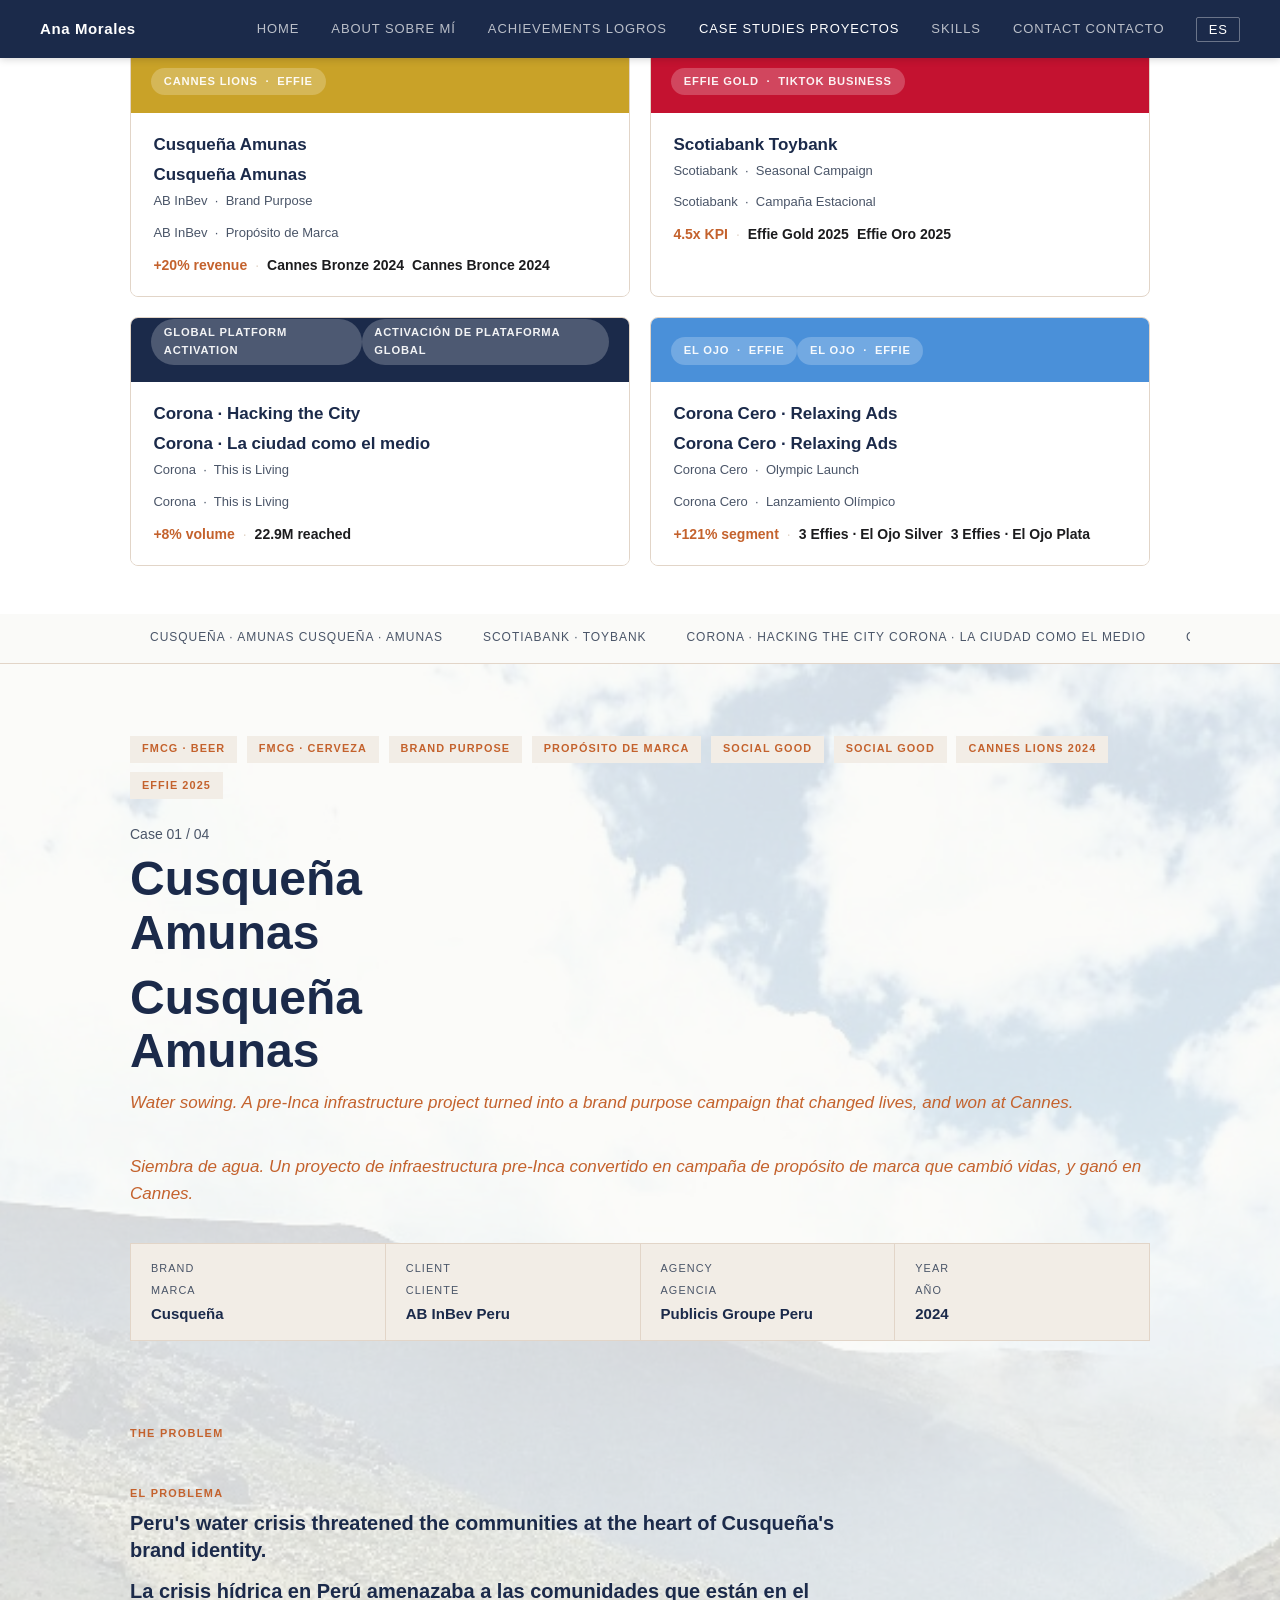
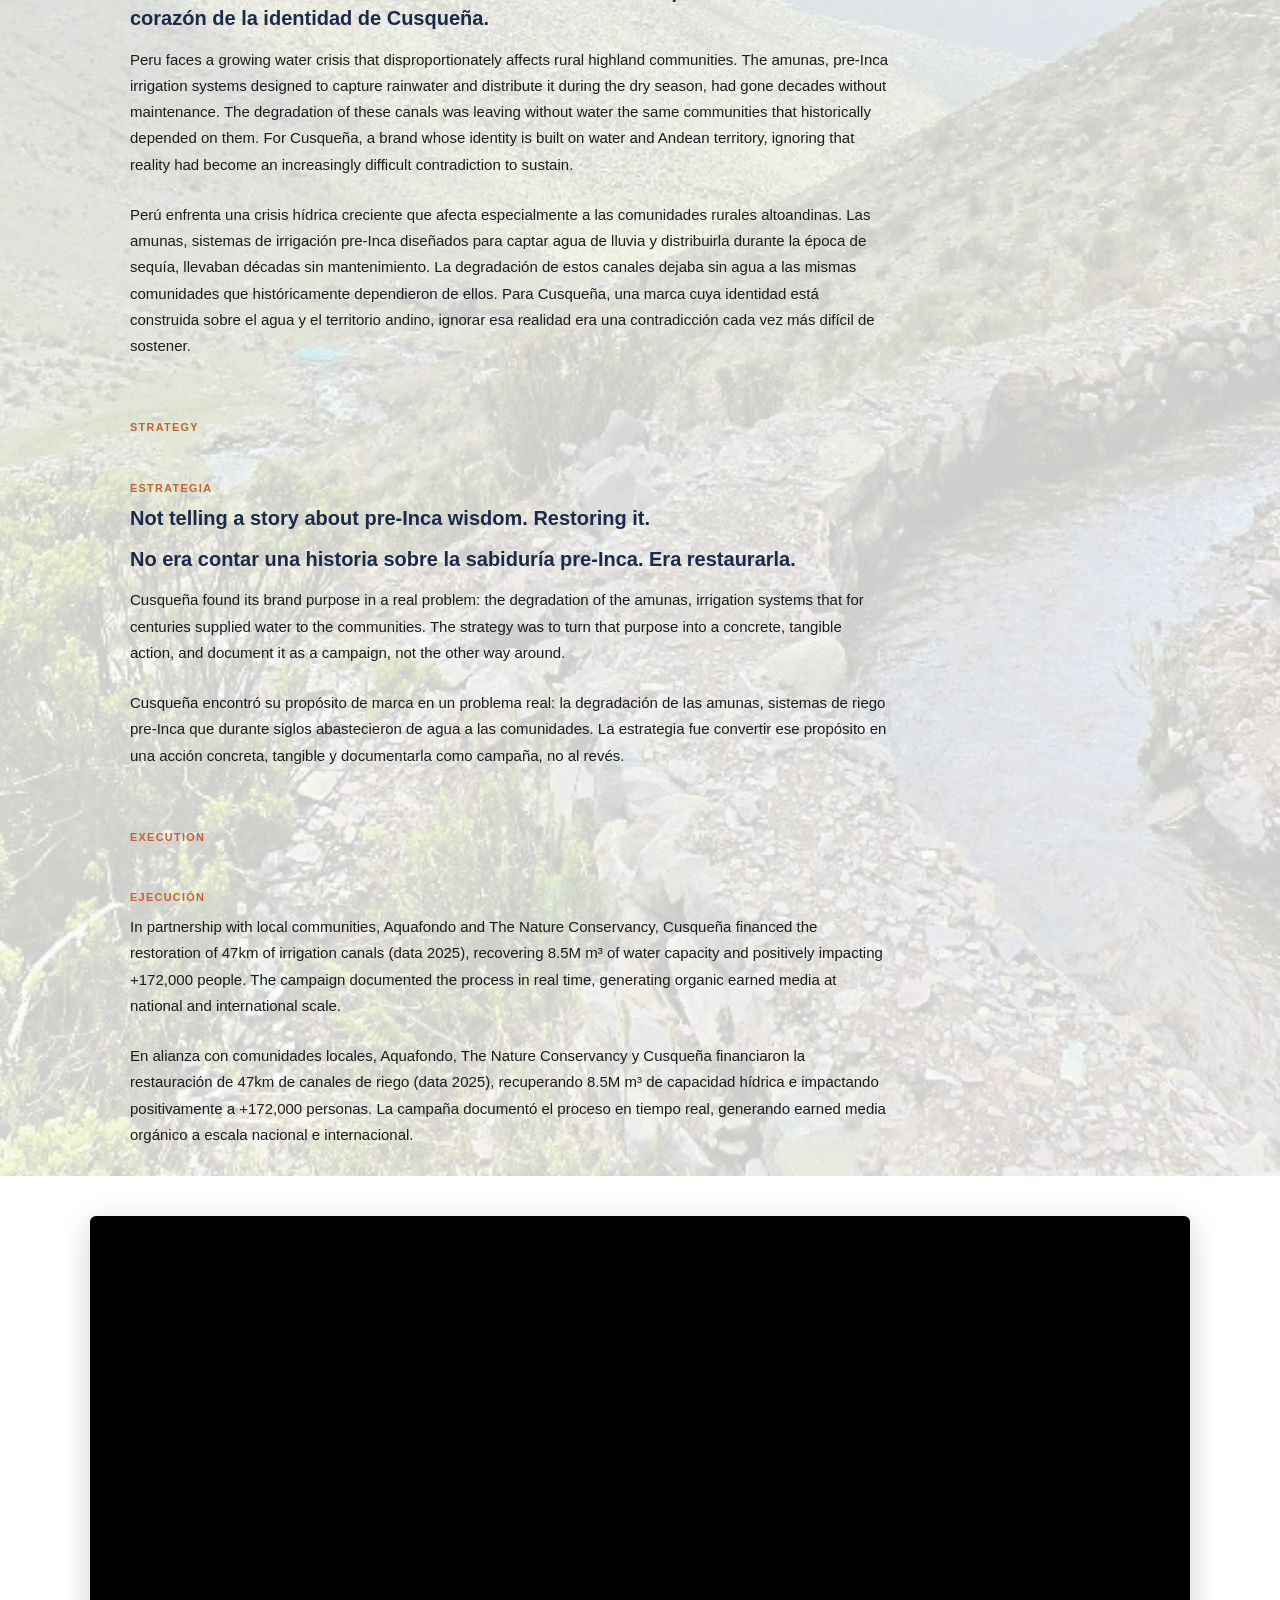
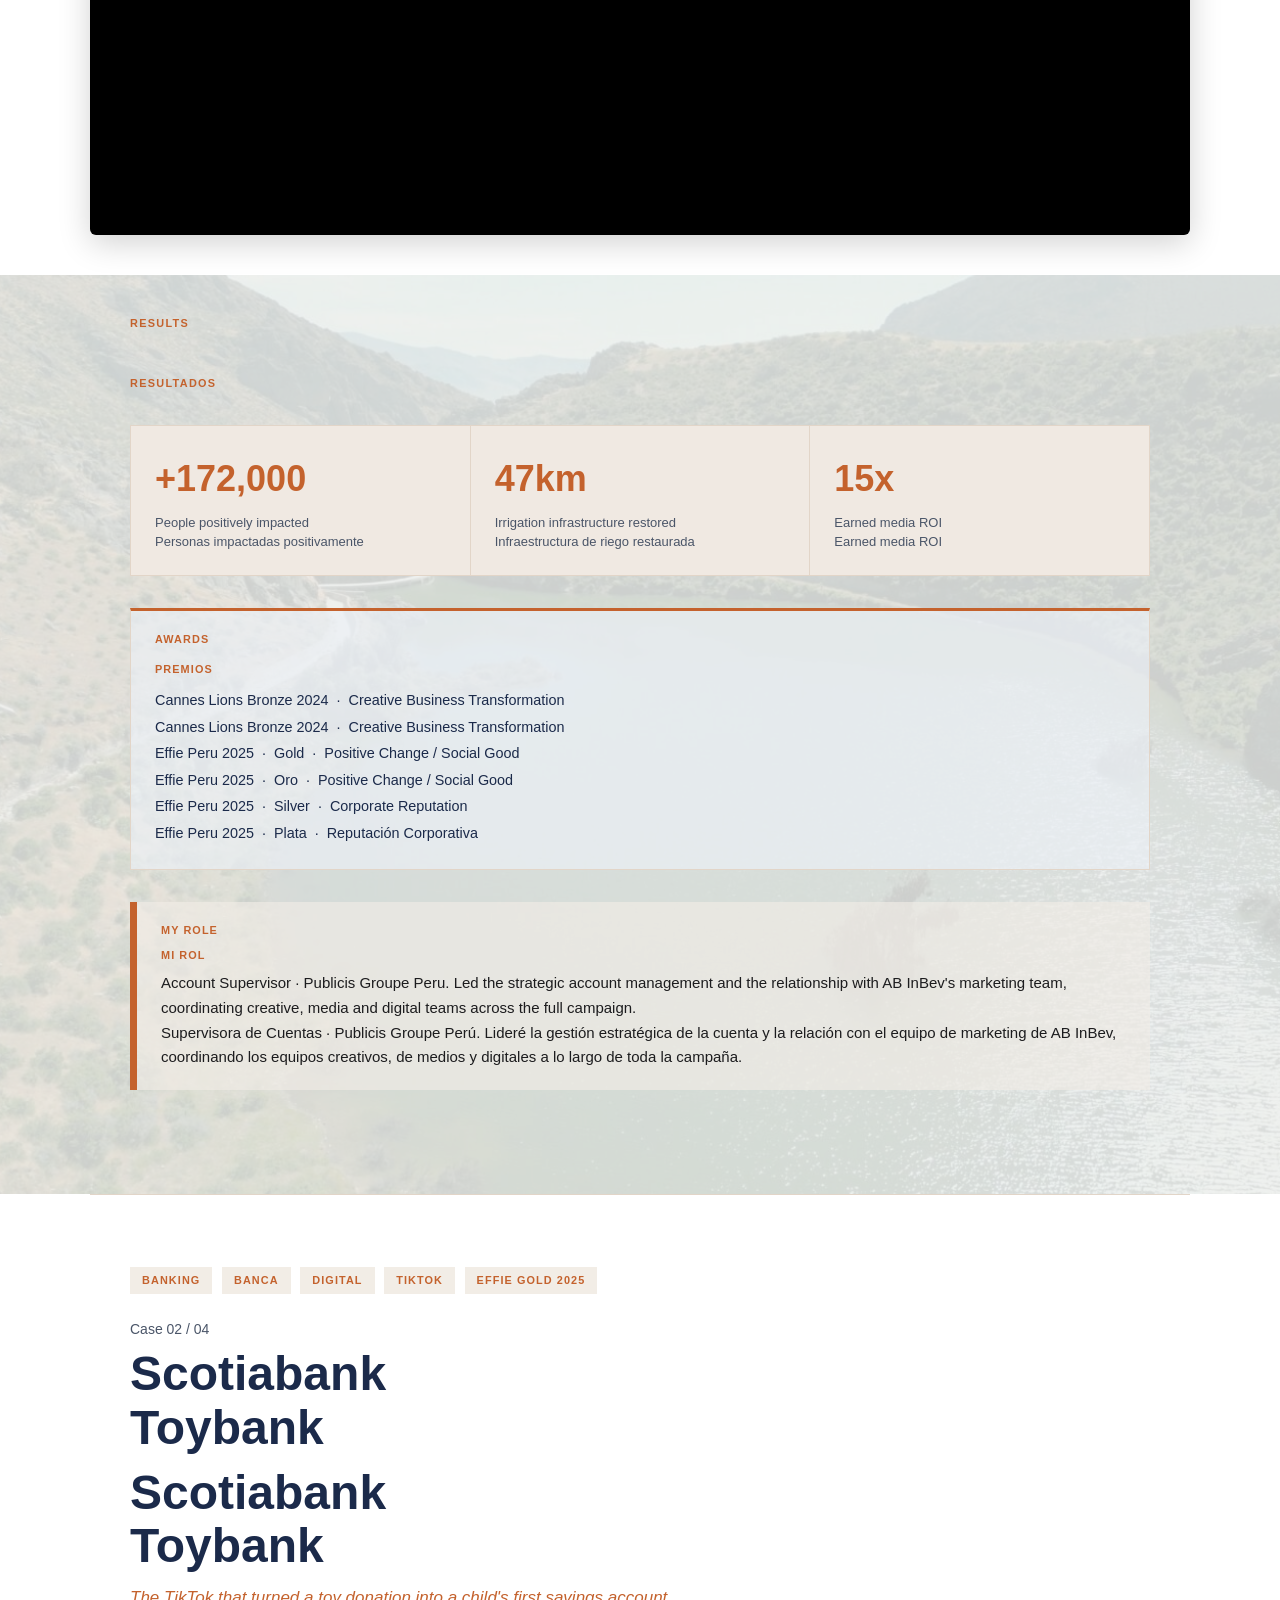
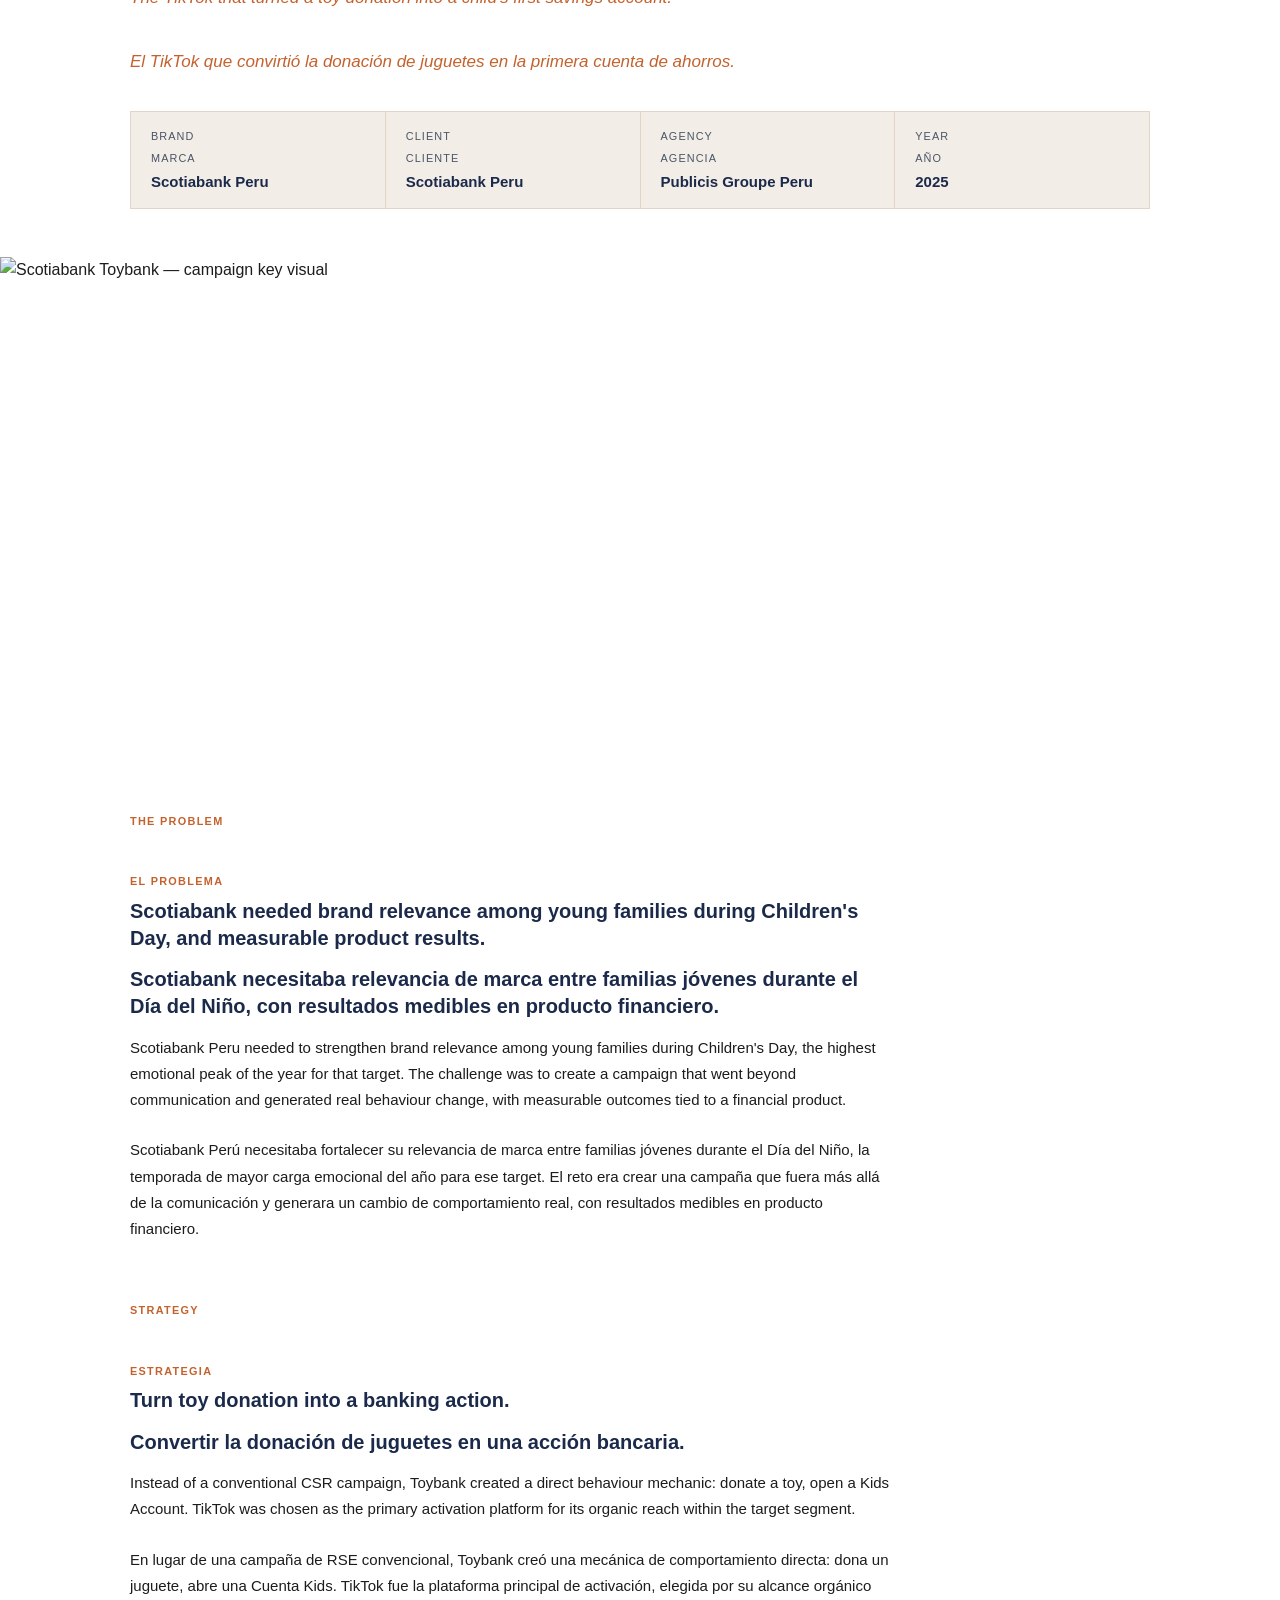
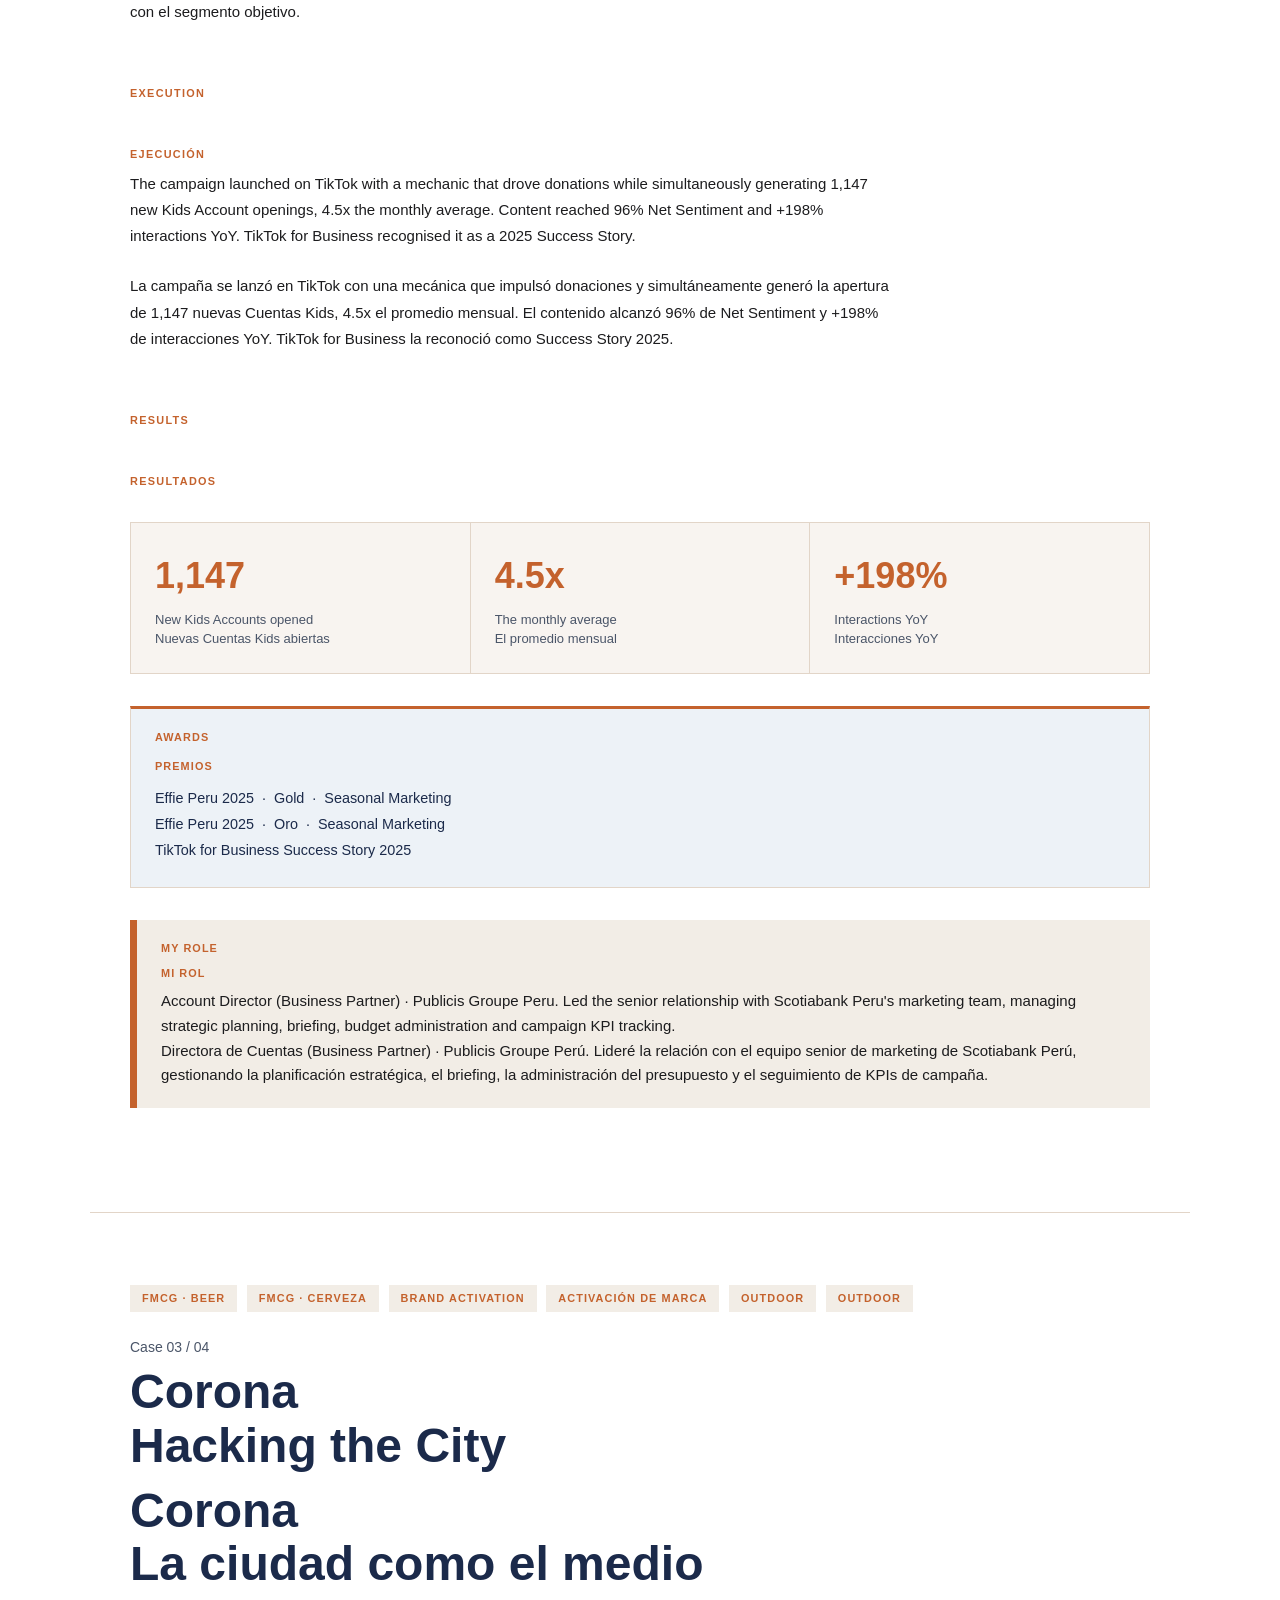
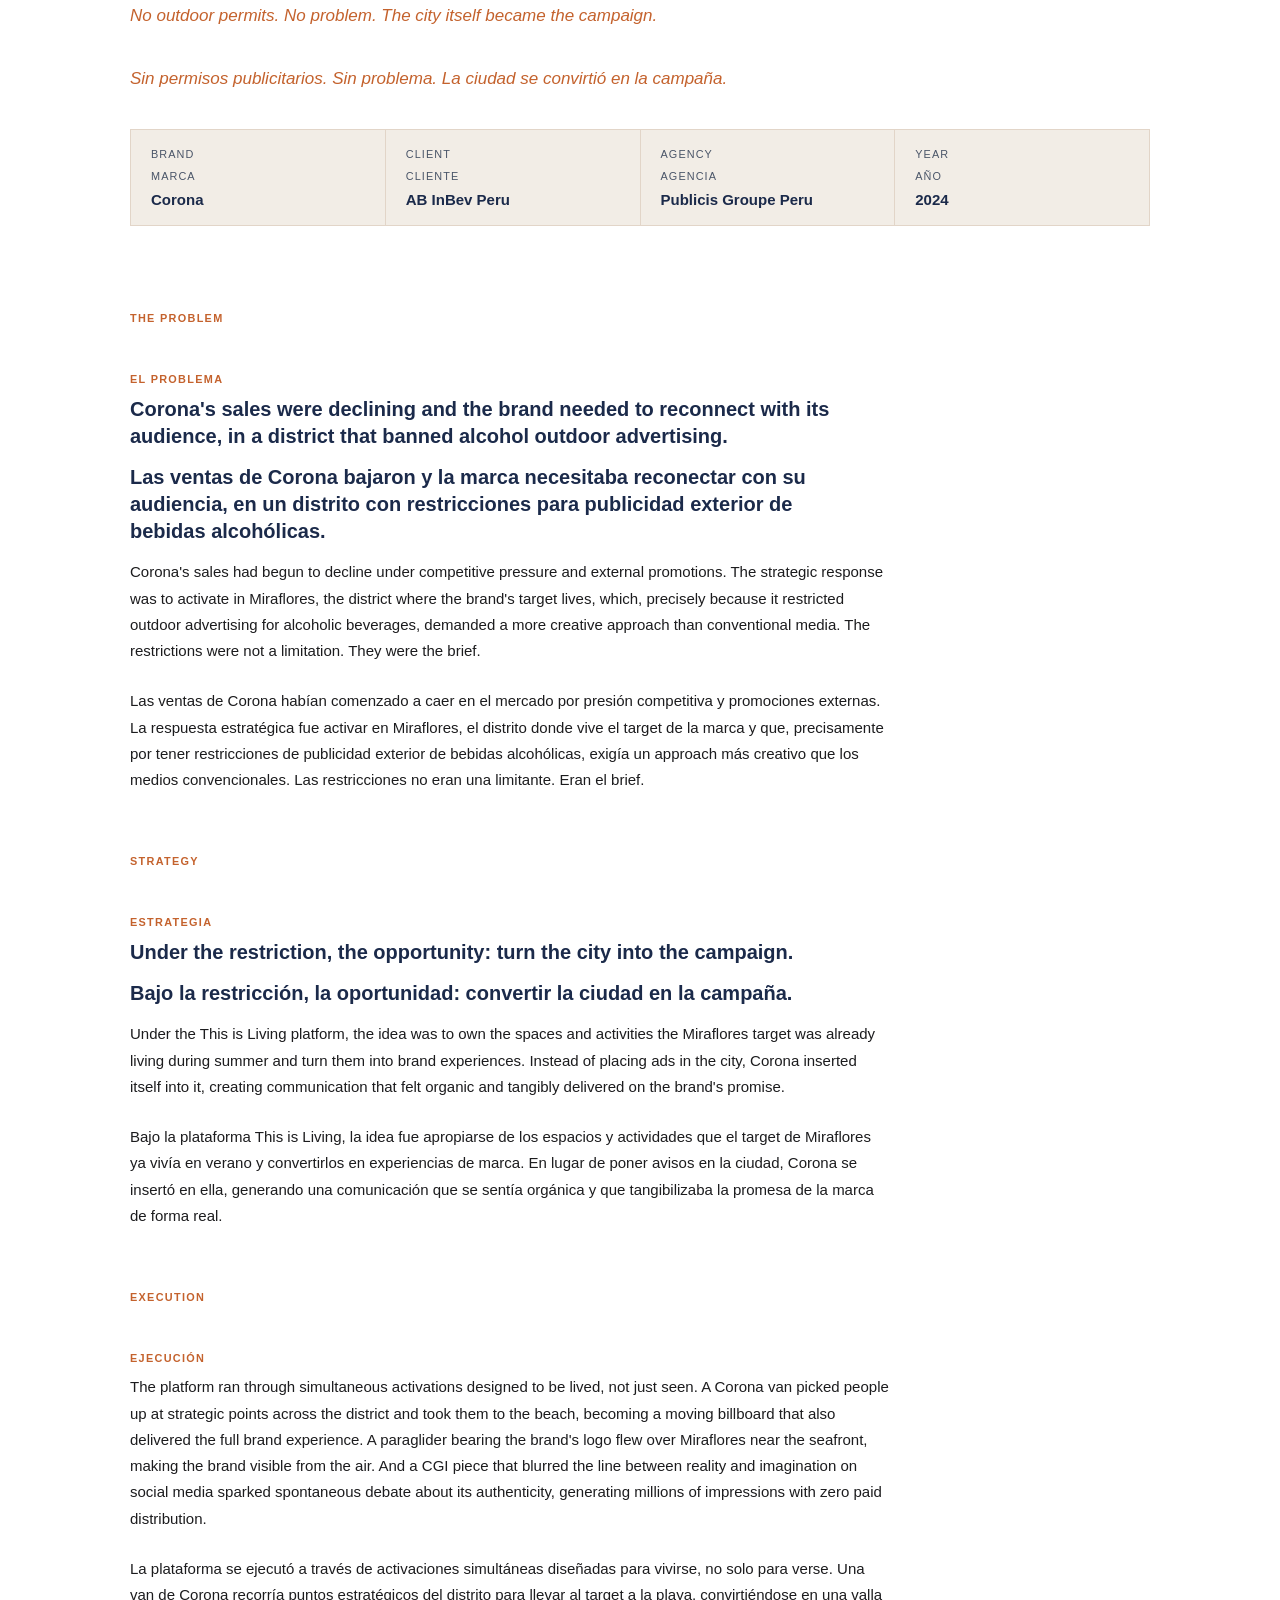
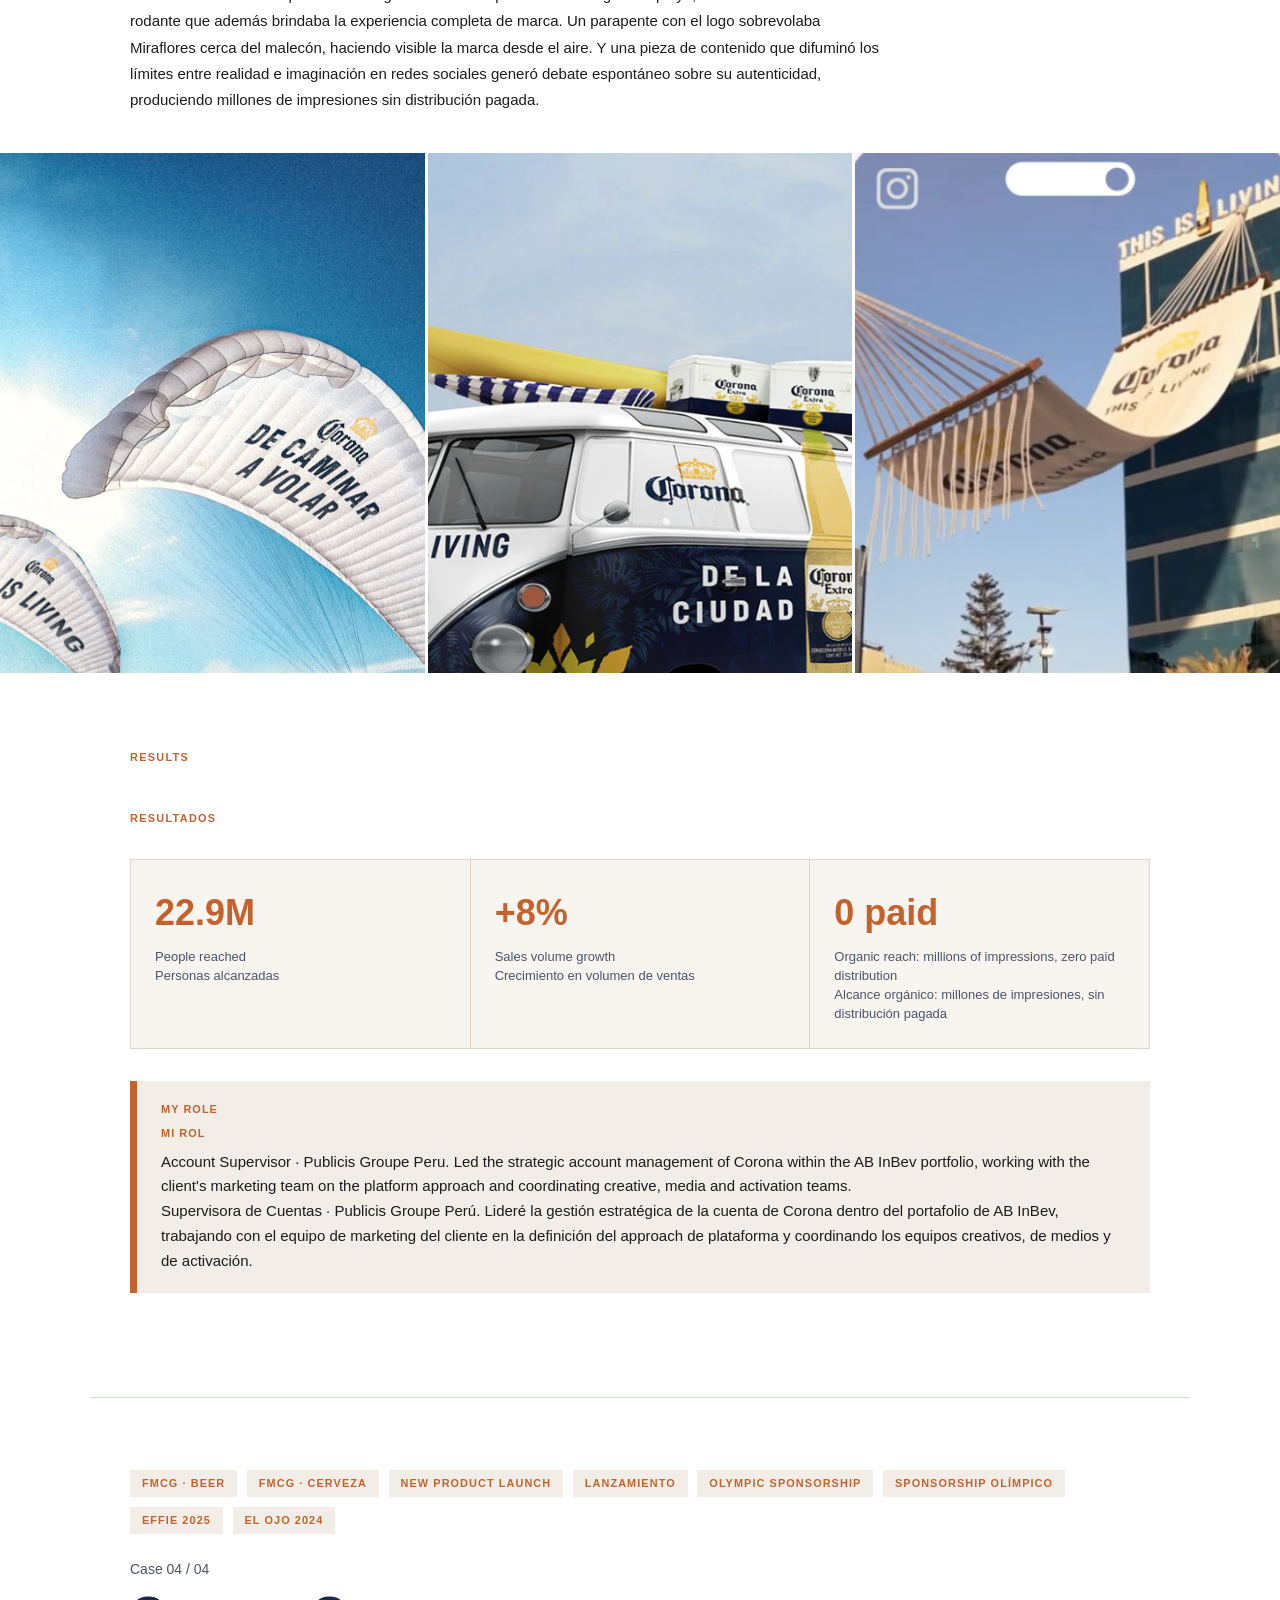
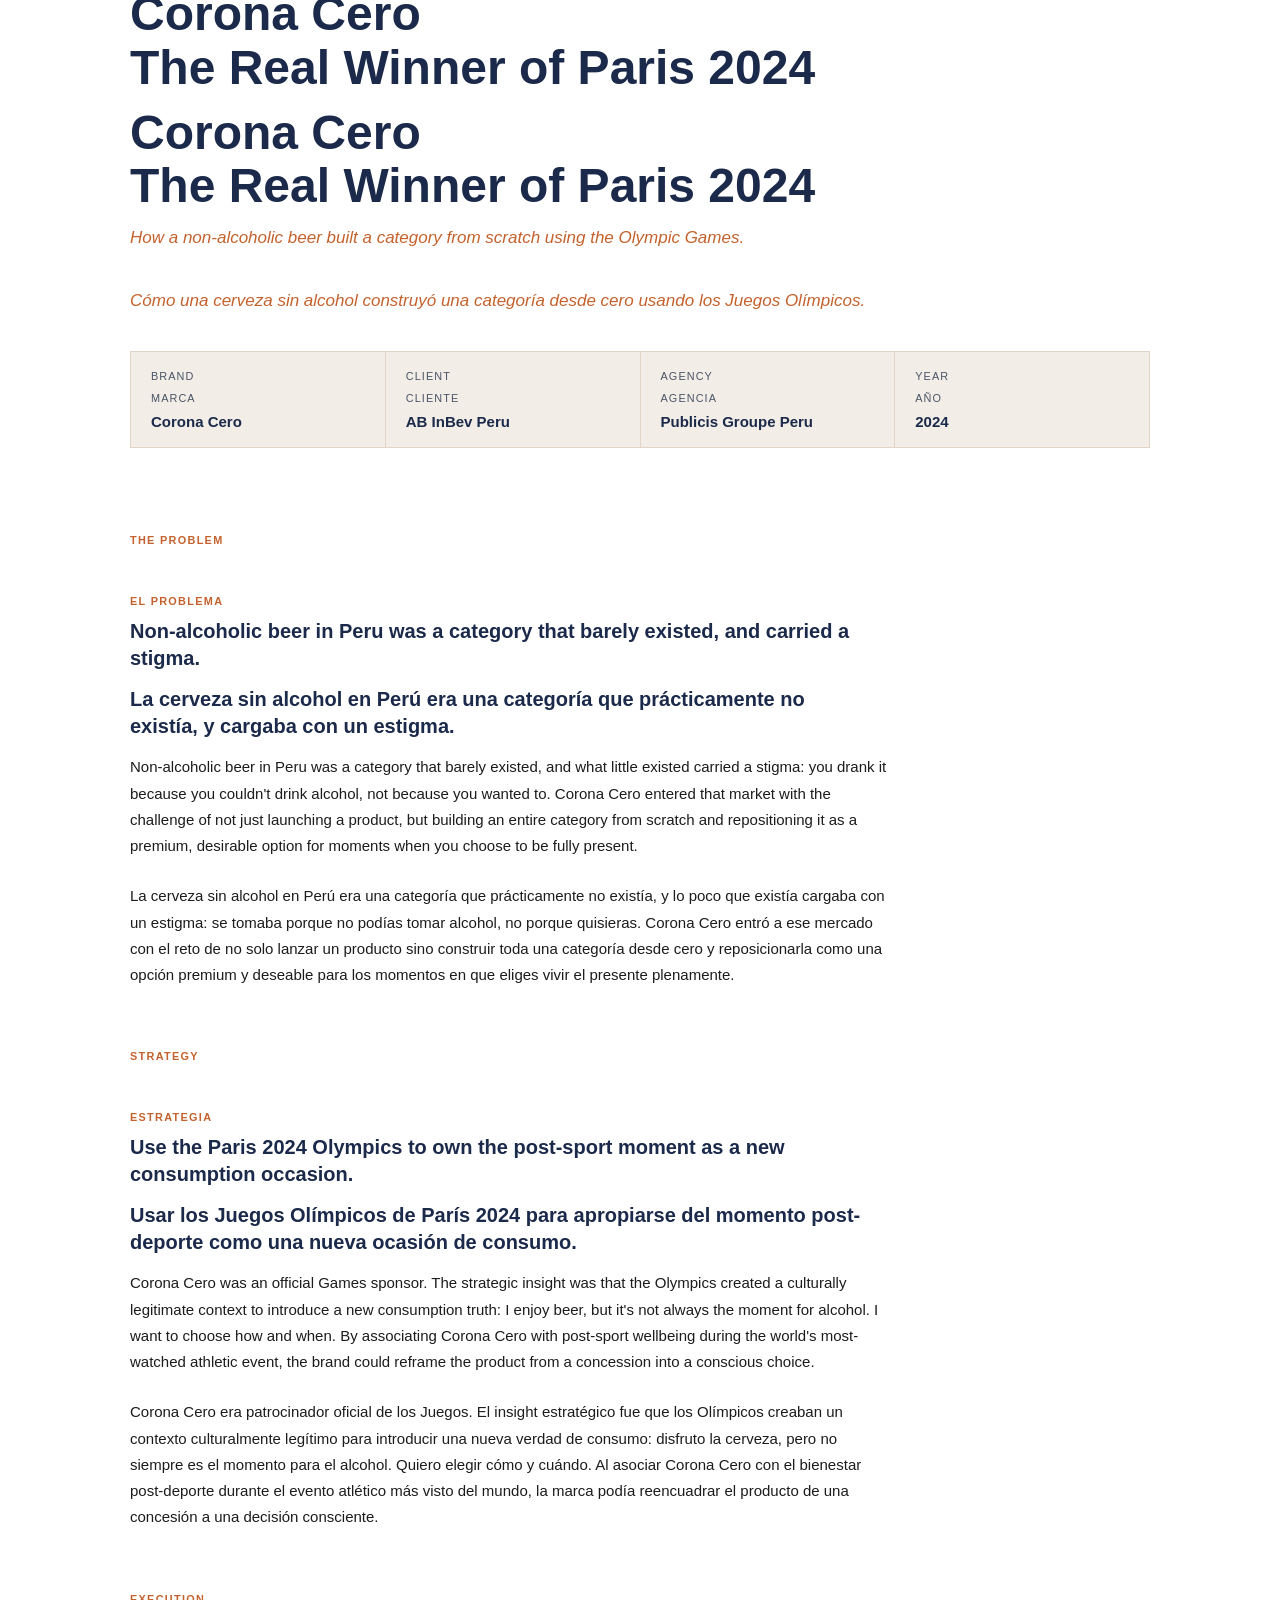
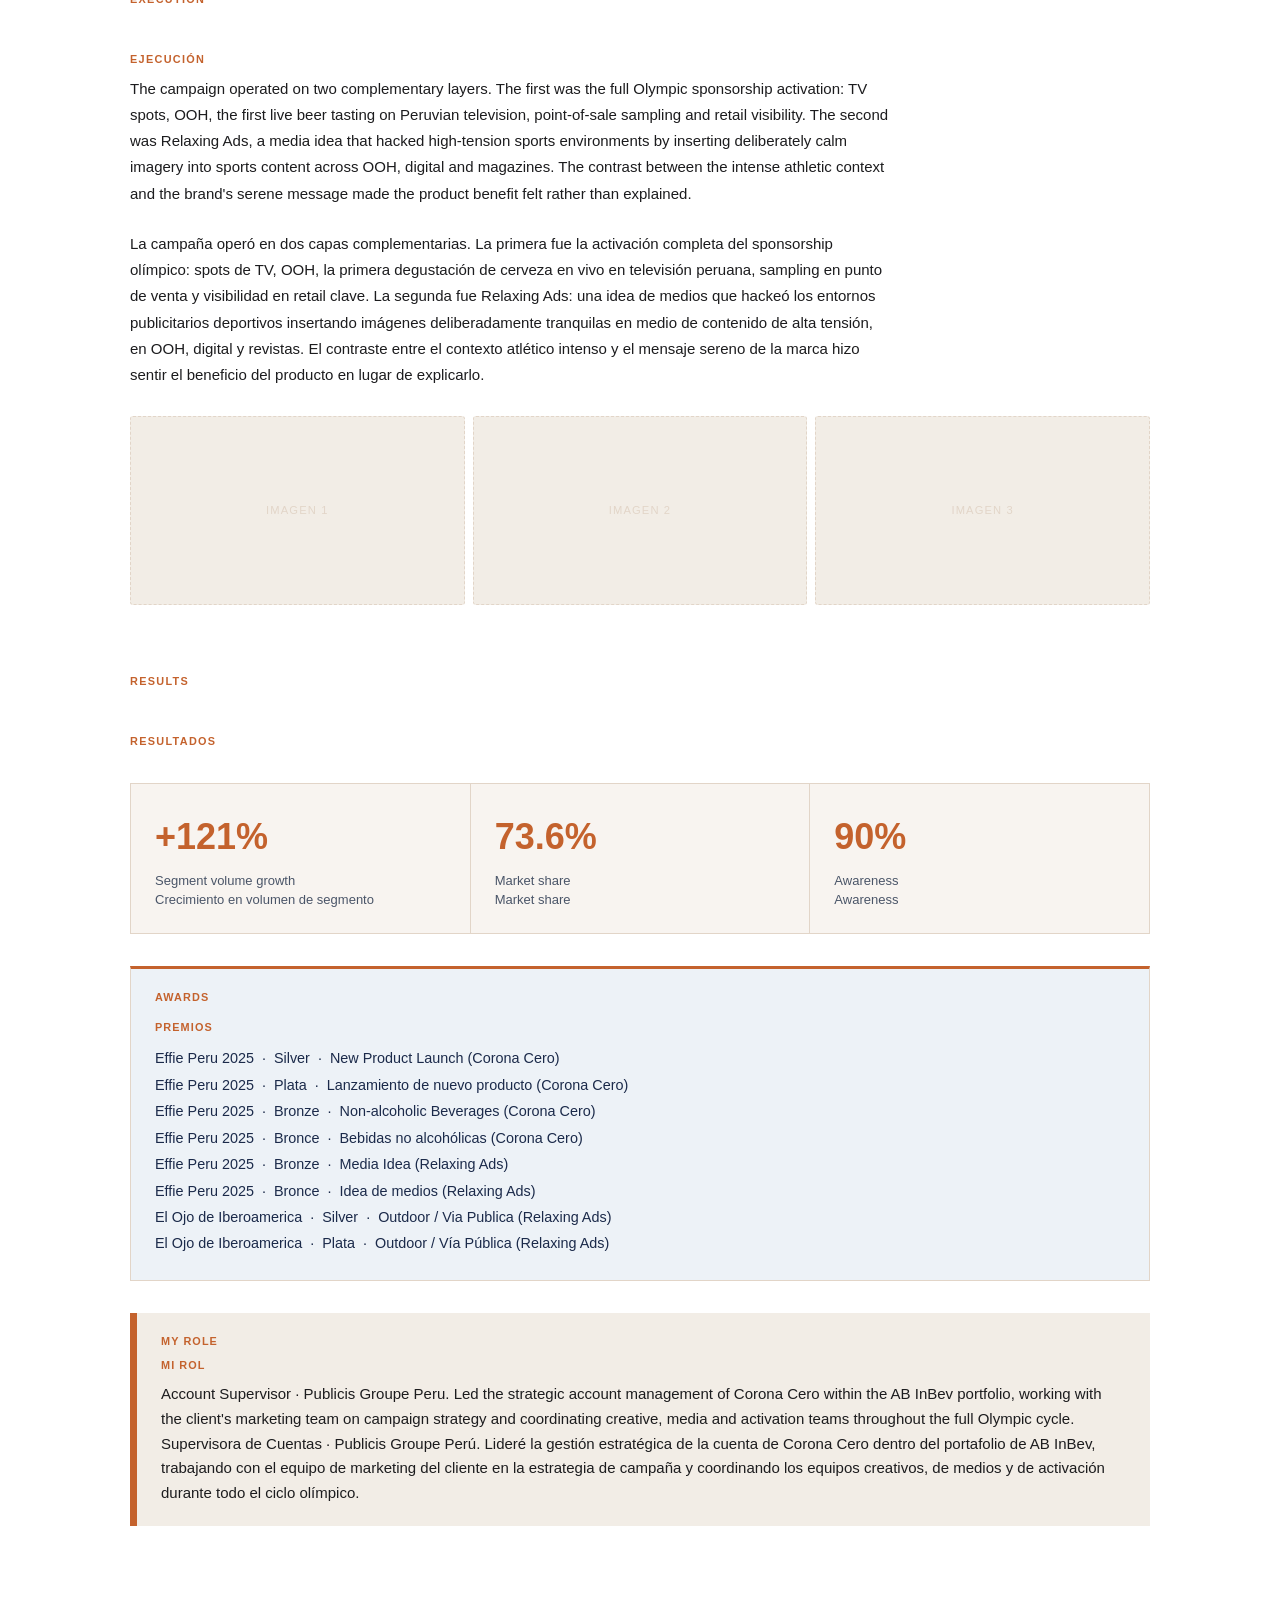
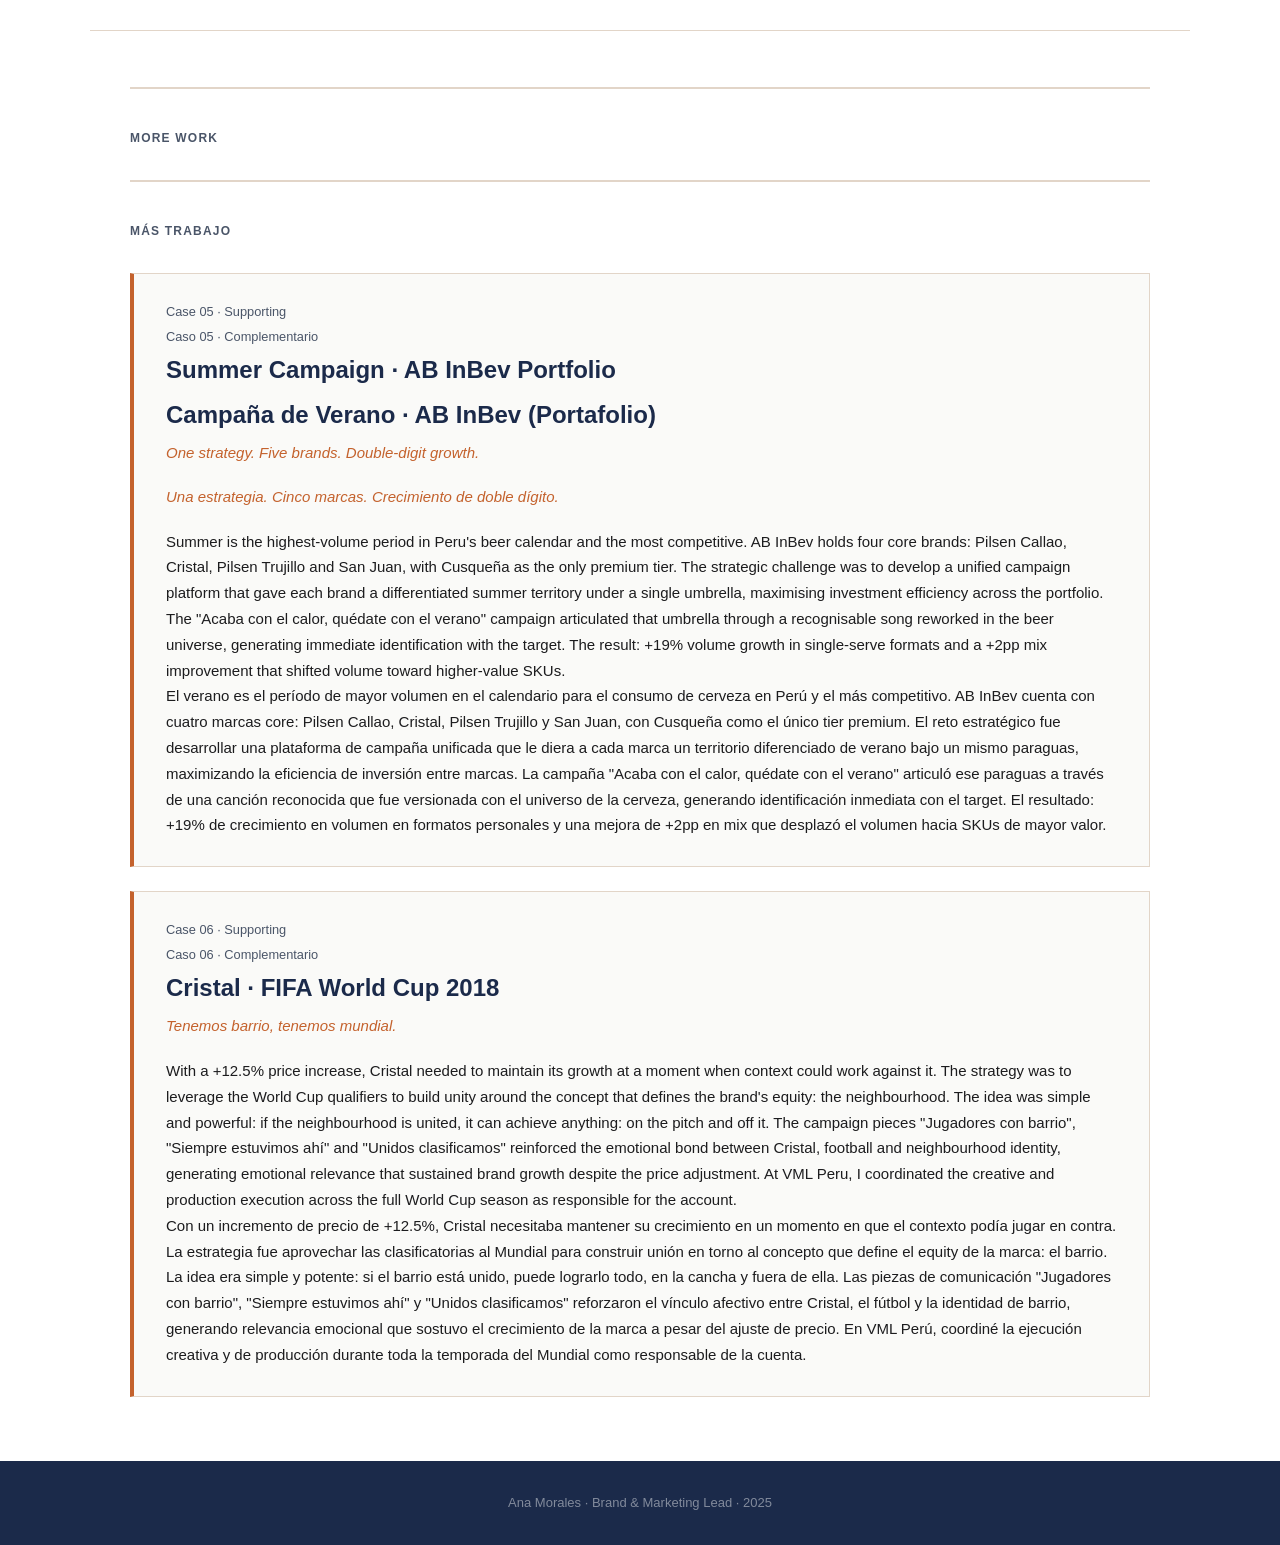
==== commit 9d53f2b1: "Add files via upload" ====
--- a/case-studies.html
+++ b/case-studies.html
@@ -279,105 +279,108 @@
      CASE 02 — SCOTIABANK · TOYBANK
 ═══════════════════════════════════════════════════════════════════════ -->
 <div class="cs-section" id="case02">
-  <div class="cs-bg-zone" style="--zone-bg: url('toybank-bg.png')">
-
-    <div class="cs-chips">
-      <span class="cs-chip lang-en">Banking</span>
-      <span class="cs-chip lang-es">Banca</span>
-      <span class="cs-chip">Digital</span>
-      <span class="cs-chip">TikTok</span>
-      <span class="cs-chip">Effie Gold 2025</span>
-    </div>
-
-    <p class="cs-num">Case 02 / 04</p>
-
-    <h2 class="cs-title lang-en">Scotiabank<br>Toybank</h2>
-    <h2 class="cs-title lang-es">Scotiabank<br>Toybank</h2>
-
-    <p class="cs-claim lang-en">The TikTok that turned a toy donation into a child's first savings account.</p>
-    <p class="cs-claim lang-es">El TikTok que convirtió la donación de juguetes en la primera cuenta de ahorros.</p>
-
-    <div class="meta-bar">
-      <div class="meta-cell">
-        <div class="meta-lbl lang-en">Brand</div>
-        <div class="meta-lbl lang-es">Marca</div>
-        <div class="meta-val">Scotiabank Peru</div>
-      </div>
-      <div class="meta-cell">
-        <div class="meta-lbl lang-en">Client</div>
-        <div class="meta-lbl lang-es">Cliente</div>
-        <div class="meta-val">Scotiabank Peru</div>
-      </div>
-      <div class="meta-cell">
-        <div class="meta-lbl lang-en">Agency</div>
-        <div class="meta-lbl lang-es">Agencia</div>
-        <div class="meta-val">Publicis Groupe Peru</div>
-      </div>
-      <div class="meta-cell">
-        <div class="meta-lbl lang-en">Year</div>
-        <div class="meta-lbl lang-es">Año</div>
-        <div class="meta-val">2025</div>
-      </div>
-    </div>
-
-    <p class="cs-label lang-en">The Problem</p>
-    <p class="cs-label lang-es">El Problema</p>
-    <h3 class="cs-headline lang-en">Scotiabank needed brand relevance among young families during Children's Day, and measurable product results.</h3>
-    <h3 class="cs-headline lang-es">Scotiabank necesitaba relevancia de marca entre familias jóvenes durante el Día del Niño, con resultados medibles en producto financiero.</h3>
-    <p class="cs-body lang-en">Scotiabank Peru needed to strengthen brand relevance among young families during Children's Day, the highest emotional peak of the year for that target. The challenge was to create a campaign that went beyond communication and generated real behaviour change, with measurable outcomes tied to a financial product.</p>
-    <p class="cs-body lang-es">Scotiabank Perú necesitaba fortalecer su relevancia de marca entre familias jóvenes durante el Día del Niño, la temporada de mayor carga emocional del año para ese target. El reto era crear una campaña que fuera más allá de la comunicación y generara un cambio de comportamiento real, con resultados medibles en producto financiero.</p>
-
-    <p class="cs-label lang-en">Strategy</p>
-    <p class="cs-label lang-es">Estrategia</p>
-    <h3 class="cs-headline lang-en">Turn toy donation into a banking action.</h3>
-    <h3 class="cs-headline lang-es">Convertir la donación de juguetes en una acción bancaria.</h3>
-    <p class="cs-body lang-en">Instead of a conventional CSR campaign, Toybank created a direct behaviour mechanic: donate a toy, open a Kids Account. TikTok was chosen as the primary activation platform for its organic reach within the target segment.</p>
-    <p class="cs-body lang-es">En lugar de una campaña de RSE convencional, Toybank creó una mecánica de comportamiento directa: dona un juguete, abre una Cuenta Kids. TikTok fue la plataforma principal de activación, elegida por su alcance orgánico con el segmento objetivo.</p>
-
-    <p class="cs-label lang-en">Execution</p>
-    <p class="cs-label lang-es">Ejecución</p>
-    <p class="cs-body lang-en">The campaign launched on TikTok with a mechanic that drove donations while simultaneously generating 1,147 new Kids Account openings, 4.5x the monthly average. Content reached 96% Net Sentiment and +198% interactions YoY. TikTok for Business recognised it as a 2025 Success Story.</p>
-    <p class="cs-body lang-es">La campaña se lanzó en TikTok con una mecánica que impulsó donaciones y simultáneamente generó la apertura de 1,147 nuevas Cuentas Kids, 4.5x el promedio mensual. El contenido alcanzó 96% de Net Sentiment y +198% de interacciones YoY. TikTok for Business la reconoció como Success Story 2025.</p>
-
-    <p class="cs-label lang-en">Results</p>
-    <p class="cs-label lang-es">Resultados</p>
-    <div class="results-table">
-      <div class="res-cell">
-        <div class="res-metric">1,147</div>
-        <div class="res-label lang-en">New Kids Accounts opened</div>
-        <div class="res-label lang-es">Nuevas Cuentas Kids abiertas</div>
-      </div>
-      <div class="res-cell">
-        <div class="res-metric">4.5x</div>
-        <div class="res-label lang-en">The monthly average</div>
-        <div class="res-label lang-es">El promedio mensual</div>
-      </div>
-      <div class="res-cell">
-        <div class="res-metric">+198%</div>
-        <div class="res-label lang-en">Interactions YoY</div>
-        <div class="res-label lang-es">Interacciones YoY</div>
-      </div>
-    </div>
-
-    <div class="awards-box">
-      <div class="awards-title lang-en">Awards</div>
-      <div class="awards-title lang-es">Premios</div>
-      <div class="award-line lang-en">Effie Peru 2025 &nbsp;·&nbsp; Gold &nbsp;·&nbsp; Seasonal Marketing</div>
-      <div class="award-line lang-es">Effie Peru 2025 &nbsp;·&nbsp; Oro &nbsp;·&nbsp; Seasonal Marketing</div>
-      <div class="award-line">TikTok for Business Success Story 2025</div>
-    </div>
-
-    <div class="my-role">
-      <div class="my-role-stripe"></div>
-      <div class="my-role-body">
-        <div class="my-role-lbl lang-en">My Role</div>
-        <div class="my-role-lbl lang-es">Mi Rol</div>
-        <p class="my-role-text lang-en">Account Director (Business Partner) · Publicis Groupe Peru. Led the senior relationship with Scotiabank Peru's marketing team, managing strategic planning, briefing, budget administration and campaign KPI tracking.</p>
-        <p class="my-role-text lang-es">Directora de Cuentas (Business Partner) · Publicis Groupe Perú. Lideré la relación con el equipo senior de marketing de Scotiabank Perú, gestionando la planificación estratégica, el briefing, la administración del presupuesto y el seguimiento de KPIs de campaña.</p>
-      </div>
-    </div>
-
-  </div><!-- /cs-bg-zone -->
+
+  <div class="cs-chips">
+    <span class="cs-chip lang-en">Banking</span>
+    <span class="cs-chip lang-es">Banca</span>
+    <span class="cs-chip">Digital</span>
+    <span class="cs-chip">TikTok</span>
+    <span class="cs-chip">Effie Gold 2025</span>
+  </div>
+
+  <p class="cs-num">Case 02 / 04</p>
+
+  <h2 class="cs-title lang-en">Scotiabank<br>Toybank</h2>
+  <h2 class="cs-title lang-es">Scotiabank<br>Toybank</h2>
+
+  <p class="cs-claim lang-en">The TikTok that turned a toy donation into a child's first savings account.</p>
+  <p class="cs-claim lang-es">El TikTok que convirtió la donación de juguetes en la primera cuenta de ahorros.</p>
+
+  <div class="meta-bar">
+    <div class="meta-cell">
+      <div class="meta-lbl lang-en">Brand</div>
+      <div class="meta-lbl lang-es">Marca</div>
+      <div class="meta-val">Scotiabank Peru</div>
+    </div>
+    <div class="meta-cell">
+      <div class="meta-lbl lang-en">Client</div>
+      <div class="meta-lbl lang-es">Cliente</div>
+      <div class="meta-val">Scotiabank Peru</div>
+    </div>
+    <div class="meta-cell">
+      <div class="meta-lbl lang-en">Agency</div>
+      <div class="meta-lbl lang-es">Agencia</div>
+      <div class="meta-val">Publicis Groupe Peru</div>
+    </div>
+    <div class="meta-cell">
+      <div class="meta-lbl lang-en">Year</div>
+      <div class="meta-lbl lang-es">Año</div>
+      <div class="meta-val">2025</div>
+    </div>
+  </div>
+
+  <!-- Hero image — full bleed -->
+  <div class="cs-hero-img">
+    <img src="toybank-hero.jpg" alt="Scotiabank Toybank — campaign key visual">
+  </div>
+
+  <p class="cs-label lang-en">The Problem</p>
+  <p class="cs-label lang-es">El Problema</p>
+  <h3 class="cs-headline lang-en">Scotiabank needed brand relevance among young families during Children's Day, and measurable product results.</h3>
+  <h3 class="cs-headline lang-es">Scotiabank necesitaba relevancia de marca entre familias jóvenes durante el Día del Niño, con resultados medibles en producto financiero.</h3>
+  <p class="cs-body lang-en">Scotiabank Peru needed to strengthen brand relevance among young families during Children's Day, the highest emotional peak of the year for that target. The challenge was to create a campaign that went beyond communication and generated real behaviour change, with measurable outcomes tied to a financial product.</p>
+  <p class="cs-body lang-es">Scotiabank Perú necesitaba fortalecer su relevancia de marca entre familias jóvenes durante el Día del Niño, la temporada de mayor carga emocional del año para ese target. El reto era crear una campaña que fuera más allá de la comunicación y generara un cambio de comportamiento real, con resultados medibles en producto financiero.</p>
+
+  <p class="cs-label lang-en">Strategy</p>
+  <p class="cs-label lang-es">Estrategia</p>
+  <h3 class="cs-headline lang-en">Turn toy donation into a banking action.</h3>
+  <h3 class="cs-headline lang-es">Convertir la donación de juguetes en una acción bancaria.</h3>
+  <p class="cs-body lang-en">Instead of a conventional CSR campaign, Toybank created a direct behaviour mechanic: donate a toy, open a Kids Account. TikTok was chosen as the primary activation platform for its organic reach within the target segment.</p>
+  <p class="cs-body lang-es">En lugar de una campaña de RSE convencional, Toybank creó una mecánica de comportamiento directa: dona un juguete, abre una Cuenta Kids. TikTok fue la plataforma principal de activación, elegida por su alcance orgánico con el segmento objetivo.</p>
+
+  <p class="cs-label lang-en">Execution</p>
+  <p class="cs-label lang-es">Ejecución</p>
+  <p class="cs-body lang-en">The campaign launched on TikTok with a mechanic that drove donations while simultaneously generating 1,147 new Kids Account openings, 4.5x the monthly average. Content reached 96% Net Sentiment and +198% interactions YoY. TikTok for Business recognised it as a 2025 Success Story.</p>
+  <p class="cs-body lang-es">La campaña se lanzó en TikTok con una mecánica que impulsó donaciones y simultáneamente generó la apertura de 1,147 nuevas Cuentas Kids, 4.5x el promedio mensual. El contenido alcanzó 96% de Net Sentiment y +198% de interacciones YoY. TikTok for Business la reconoció como Success Story 2025.</p>
+
+  <p class="cs-label lang-en">Results</p>
+  <p class="cs-label lang-es">Resultados</p>
+  <div class="results-table">
+    <div class="res-cell">
+      <div class="res-metric">1,147</div>
+      <div class="res-label lang-en">New Kids Accounts opened</div>
+      <div class="res-label lang-es">Nuevas Cuentas Kids abiertas</div>
+    </div>
+    <div class="res-cell">
+      <div class="res-metric">4.5x</div>
+      <div class="res-label lang-en">The monthly average</div>
+      <div class="res-label lang-es">El promedio mensual</div>
+    </div>
+    <div class="res-cell">
+      <div class="res-metric">+198%</div>
+      <div class="res-label lang-en">Interactions YoY</div>
+      <div class="res-label lang-es">Interacciones YoY</div>
+    </div>
+  </div>
+
+  <div class="awards-box">
+    <div class="awards-title lang-en">Awards</div>
+    <div class="awards-title lang-es">Premios</div>
+    <div class="award-line lang-en">Effie Peru 2025 &nbsp;·&nbsp; Gold &nbsp;·&nbsp; Seasonal Marketing</div>
+    <div class="award-line lang-es">Effie Peru 2025 &nbsp;·&nbsp; Oro &nbsp;·&nbsp; Seasonal Marketing</div>
+    <div class="award-line">TikTok for Business Success Story 2025</div>
+  </div>
+
+  <div class="my-role">
+    <div class="my-role-stripe"></div>
+    <div class="my-role-body">
+      <div class="my-role-lbl lang-en">My Role</div>
+      <div class="my-role-lbl lang-es">Mi Rol</div>
+      <p class="my-role-text lang-en">Account Director (Business Partner) · Publicis Groupe Peru. Led the senior relationship with Scotiabank Peru's marketing team, managing strategic planning, briefing, budget administration and campaign KPI tracking.</p>
+      <p class="my-role-text lang-es">Directora de Cuentas (Business Partner) · Publicis Groupe Perú. Lideré la relación con el equipo senior de marketing de Scotiabank Perú, gestionando la planificación estratégica, el briefing, la administración del presupuesto y el seguimiento de KPIs de campaña.</p>
+    </div>
+  </div>
+
 </div><!-- /case02 -->
 
 
@@ -445,11 +448,11 @@
   <p class="cs-body lang-en">The platform ran through simultaneous activations designed to be lived, not just seen. A Corona van picked people up at strategic points across the district and took them to the beach, becoming a moving billboard that also delivered the full brand experience. A paraglider bearing the brand's logo flew over Miraflores near the seafront, making the brand visible from the air. And a CGI piece that blurred the line between reality and imagination on social media sparked spontaneous debate about its authenticity, generating millions of impressions with zero paid distribution.</p>
   <p class="cs-body lang-es">La plataforma se ejecutó a través de activaciones simultáneas diseñadas para vivirse, no solo para verse. Una van de Corona recorría puntos estratégicos del distrito para llevar al target a la playa, convirtiéndose en una valla rodante que además brindaba la experiencia completa de marca. Un parapente con el logo sobrevolaba Miraflores cerca del malecón, haciendo visible la marca desde el aire. Y una pieza de contenido que difuminó los límites entre realidad e imaginación en redes sociales generó debate espontáneo sobre su autenticidad, produciendo millones de impresiones sin distribución pagada.</p>
 
-  <!-- Image board — replace <span class="img-placeholder"> with <img src="images/FILENAME.jpg" alt="..."> -->
-  <div class="img-board">
-    <div class="img-slot"><span class="img-placeholder">Imagen 1</span></div>
-    <div class="img-slot"><span class="img-placeholder">Imagen 2</span></div>
-    <div class="img-slot"><span class="img-placeholder">Imagen 3</span></div>
+  <!-- Image trio: paraglider · van · hammock AR — full bleed edge to edge -->
+  <div class="cs-img-trio">
+    <img src="corona-paragliding.png" alt="Corona paraglider over Lima seafront">
+    <img src="corona-van.png" alt="Corona branded VW van activation">
+    <img src="corona-hammock.png" alt="Corona CGI giant hammock AR filter" style="object-position: center top">
   </div>
 
   <p class="cs-label lang-en">Results</p>
--- a/style.css
+++ b/style.css
@@ -21,6 +21,7 @@
   color: var(--dark);
   font-size: 16px;
   line-height: 1.6;
+  overflow-x: hidden; /* prevents horizontal scroll from full-bleed bg-zones */
 }
 
 a { text-decoration: none; color: inherit; }
@@ -551,18 +552,79 @@
   .cs-video-hero { width: calc(100% + 2.5rem); margin-left: -1.25rem; margin-right: -1.25rem; }
 }
 
+/* ── HERO IMAGE (full-bleed still image, used in Toybank and similar cases) ─ */
+.cs-hero-img {
+  width: 100vw;
+  position: relative;
+  left: 50%;
+  transform: translateX(-50%);
+  margin: 2.5rem 0;
+  overflow: hidden;
+}
+.cs-hero-img img {
+  width: 100%;
+  height: 480px;
+  object-fit: cover;
+  object-position: center;
+  display: block;
+}
+@media (max-width: 640px) {
+  .cs-hero-img img { height: 240px; }
+}
+
+/* ── IMAGE TRIO (3-panel full-bleed grid, used in Corona and similar cases) ─ */
+.cs-img-trio {
+  width: 100vw;
+  position: relative;
+  left: 50%;
+  transform: translateX(-50%);
+  display: grid;
+  grid-template-columns: 1fr 1fr 1fr;
+  height: 520px;
+  gap: 3px;
+  margin: 2.5rem 0;
+  overflow: hidden;
+}
+.cs-img-trio img {
+  width: 100%;
+  height: 100%;
+  object-fit: cover;
+  object-position: center;
+  display: block;
+}
+@media (max-width: 640px) {
+  .cs-img-trio { grid-template-columns: 1fr; height: auto; gap: 2px; }
+  .cs-img-trio img { height: 280px; }
+}
+
 /* ── BACKGROUND ZONES (case study sections) ─────────────────────────────── */
 /* Image guide: 1920 × 900 px min, landscape. PNG or JPG. Max ~600 KB.
-   To shift focus point, add inline style: style="--zone-bg:url('x.png'); background-position: center 30%" */
+   To shift focus point override inline: style="--zone-bg:url('x.png'); background-position: center 30%" */
 .cs-bg-zone {
   position: relative;
-  margin: 0 -2.5rem;
-  padding: 0.25rem 2.5rem;
+  /* Full-viewport bleed: escapes the max-width container on both sides */
+  width: 100vw;
+  left: 50%;
+  transform: translateX(-50%);
+  margin: 0;
+  /* Inner padding keeps text within the 1100 px content column */
+  padding: 0.25rem max(2.5rem, calc((100vw - 1100px) / 2 + 2.5rem));
+  /* Background */
   background-image: var(--zone-bg, none);
   background-size: cover;
   background-position: center top;
   background-repeat: no-repeat;
   background-attachment: local;
+}
+/* First zone: absorb the section's top padding so image starts flush */
+.cs-section > .cs-bg-zone:first-child {
+  margin-top: -4.5rem;
+  padding-top: 4.5rem;
+}
+/* Last zone: absorb the section's bottom padding so image ends flush */
+.cs-section > .cs-bg-zone:last-child {
+  margin-bottom: -4.5rem;
+  padding-bottom: 4.5rem;
 }
 .cs-bg-zone::before {
   content: '';
@@ -575,9 +637,6 @@
 .cs-bg-zone > * {
   position: relative;
   z-index: 1;
-}
-@media (max-width: 640px) {
-  .cs-bg-zone { margin: 0 -1.25rem; padding: 0.25rem 1.25rem; }
 }
 
 /* Transparent child backgrounds so image shows through */
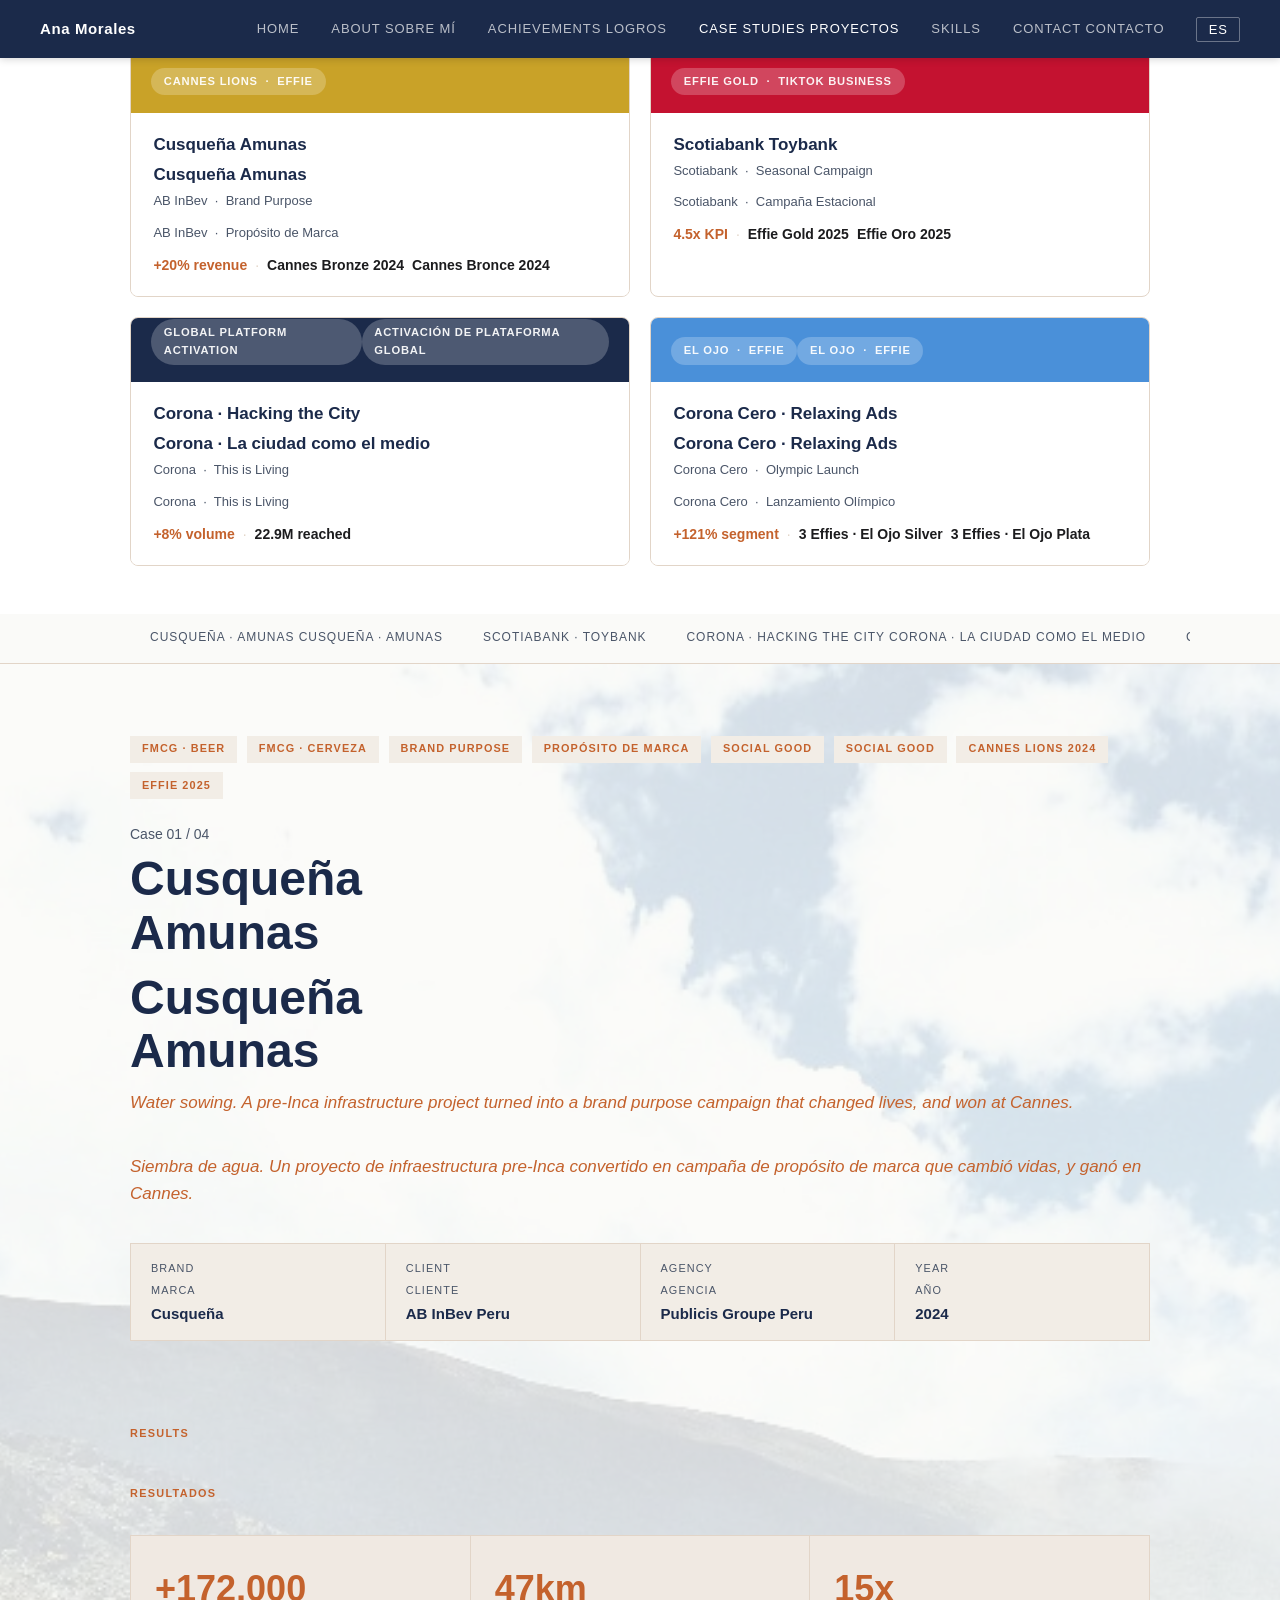
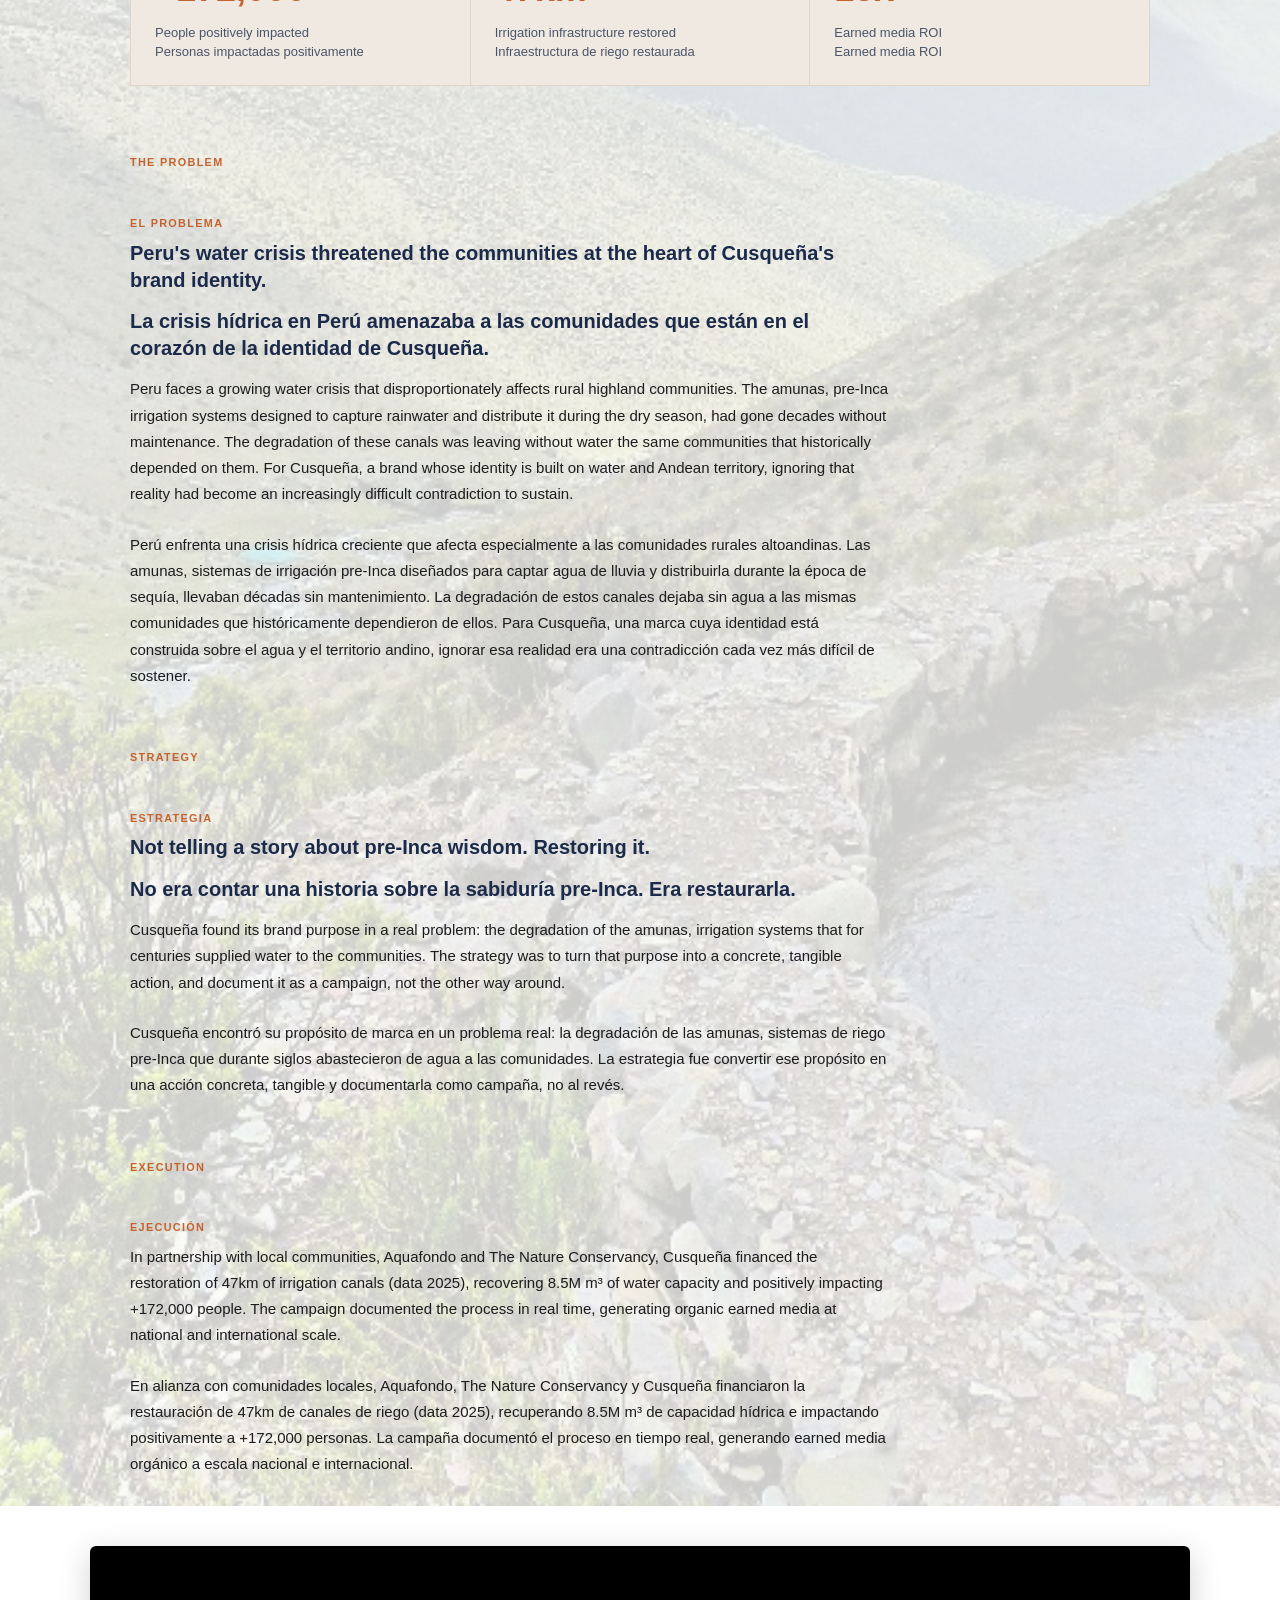
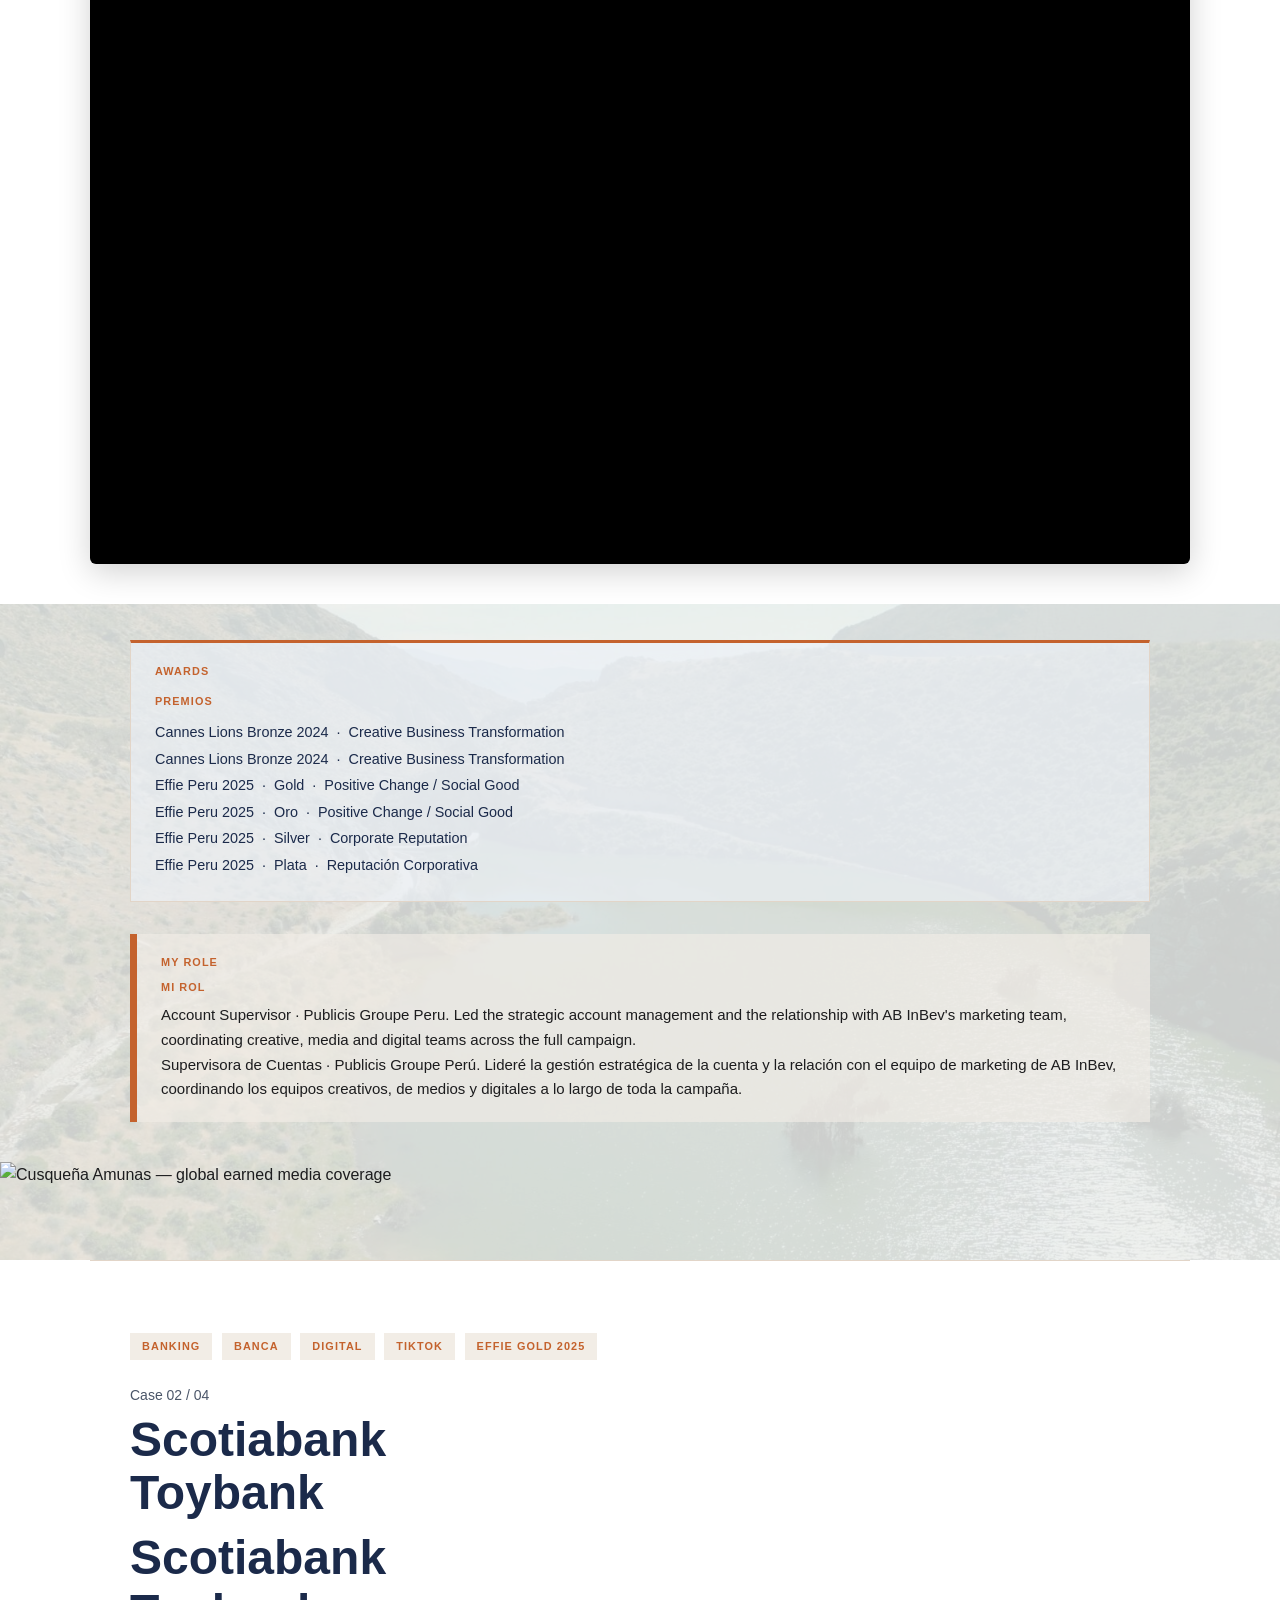
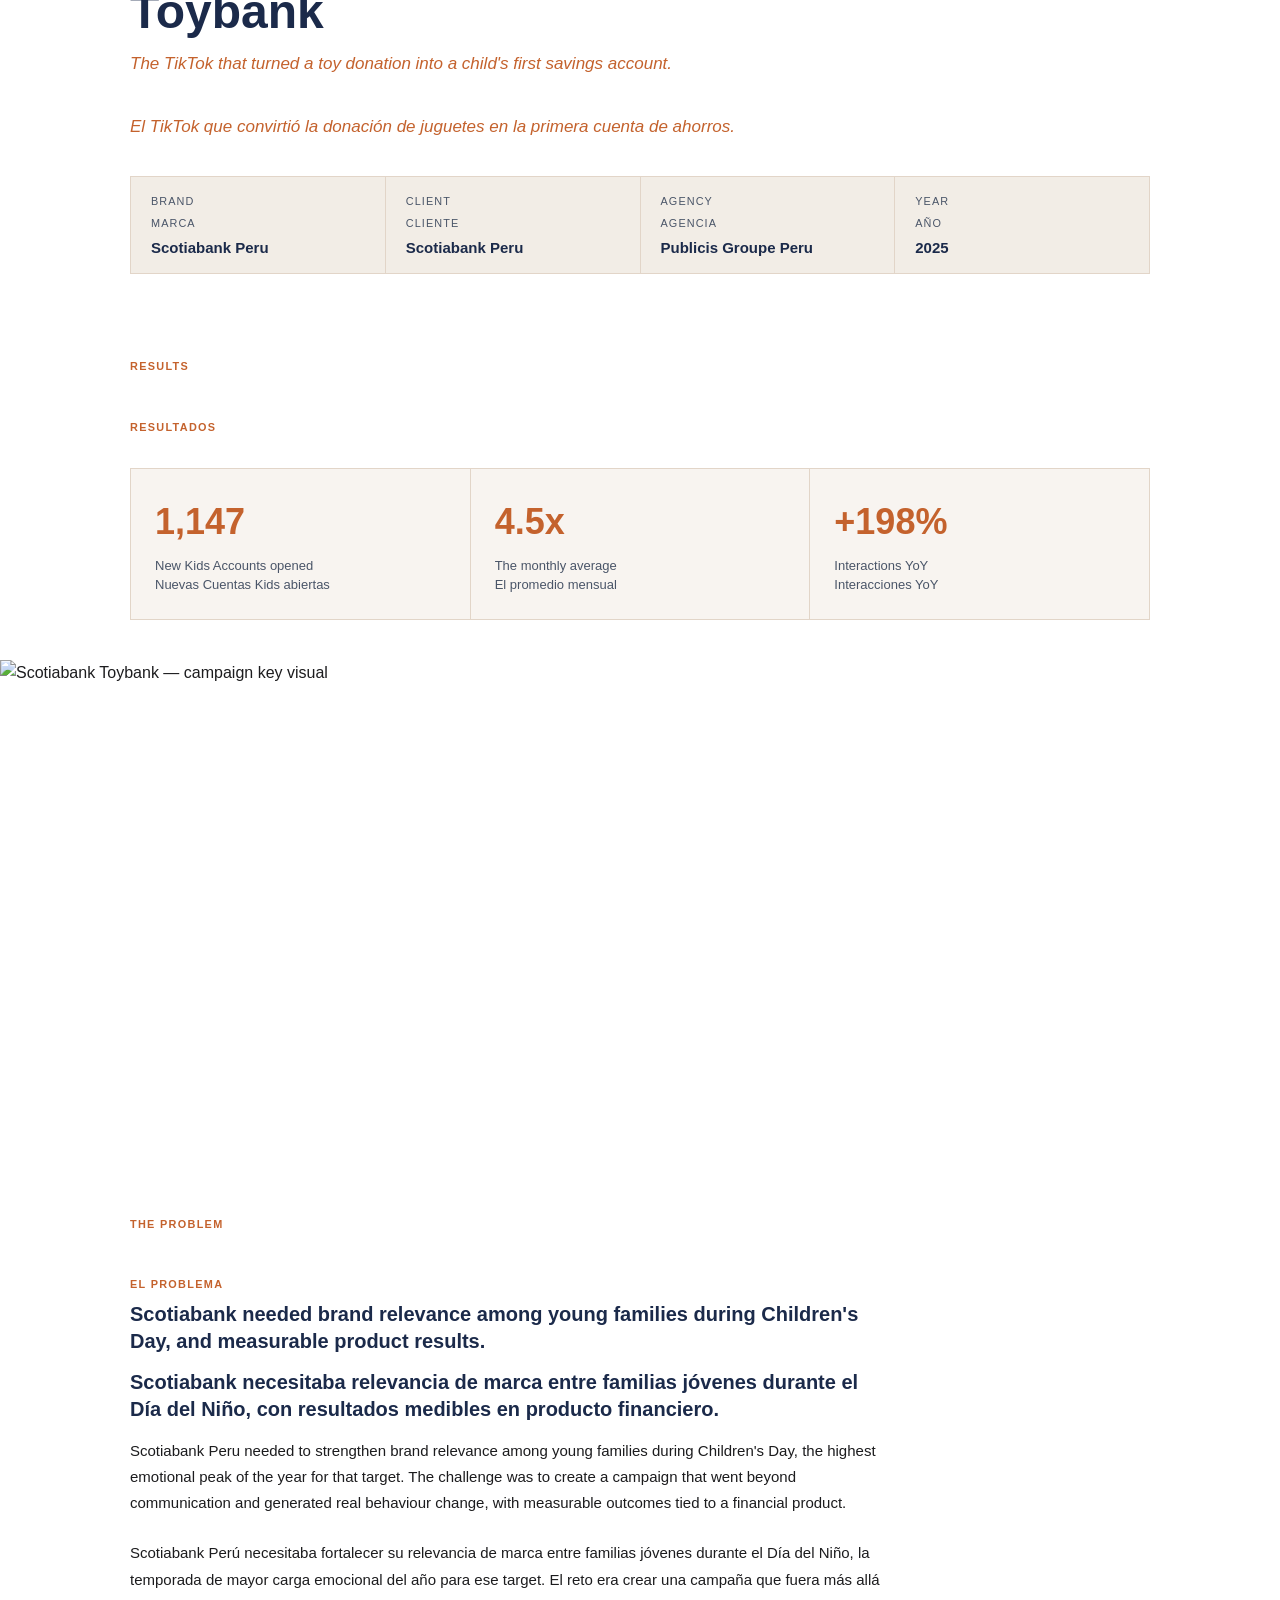
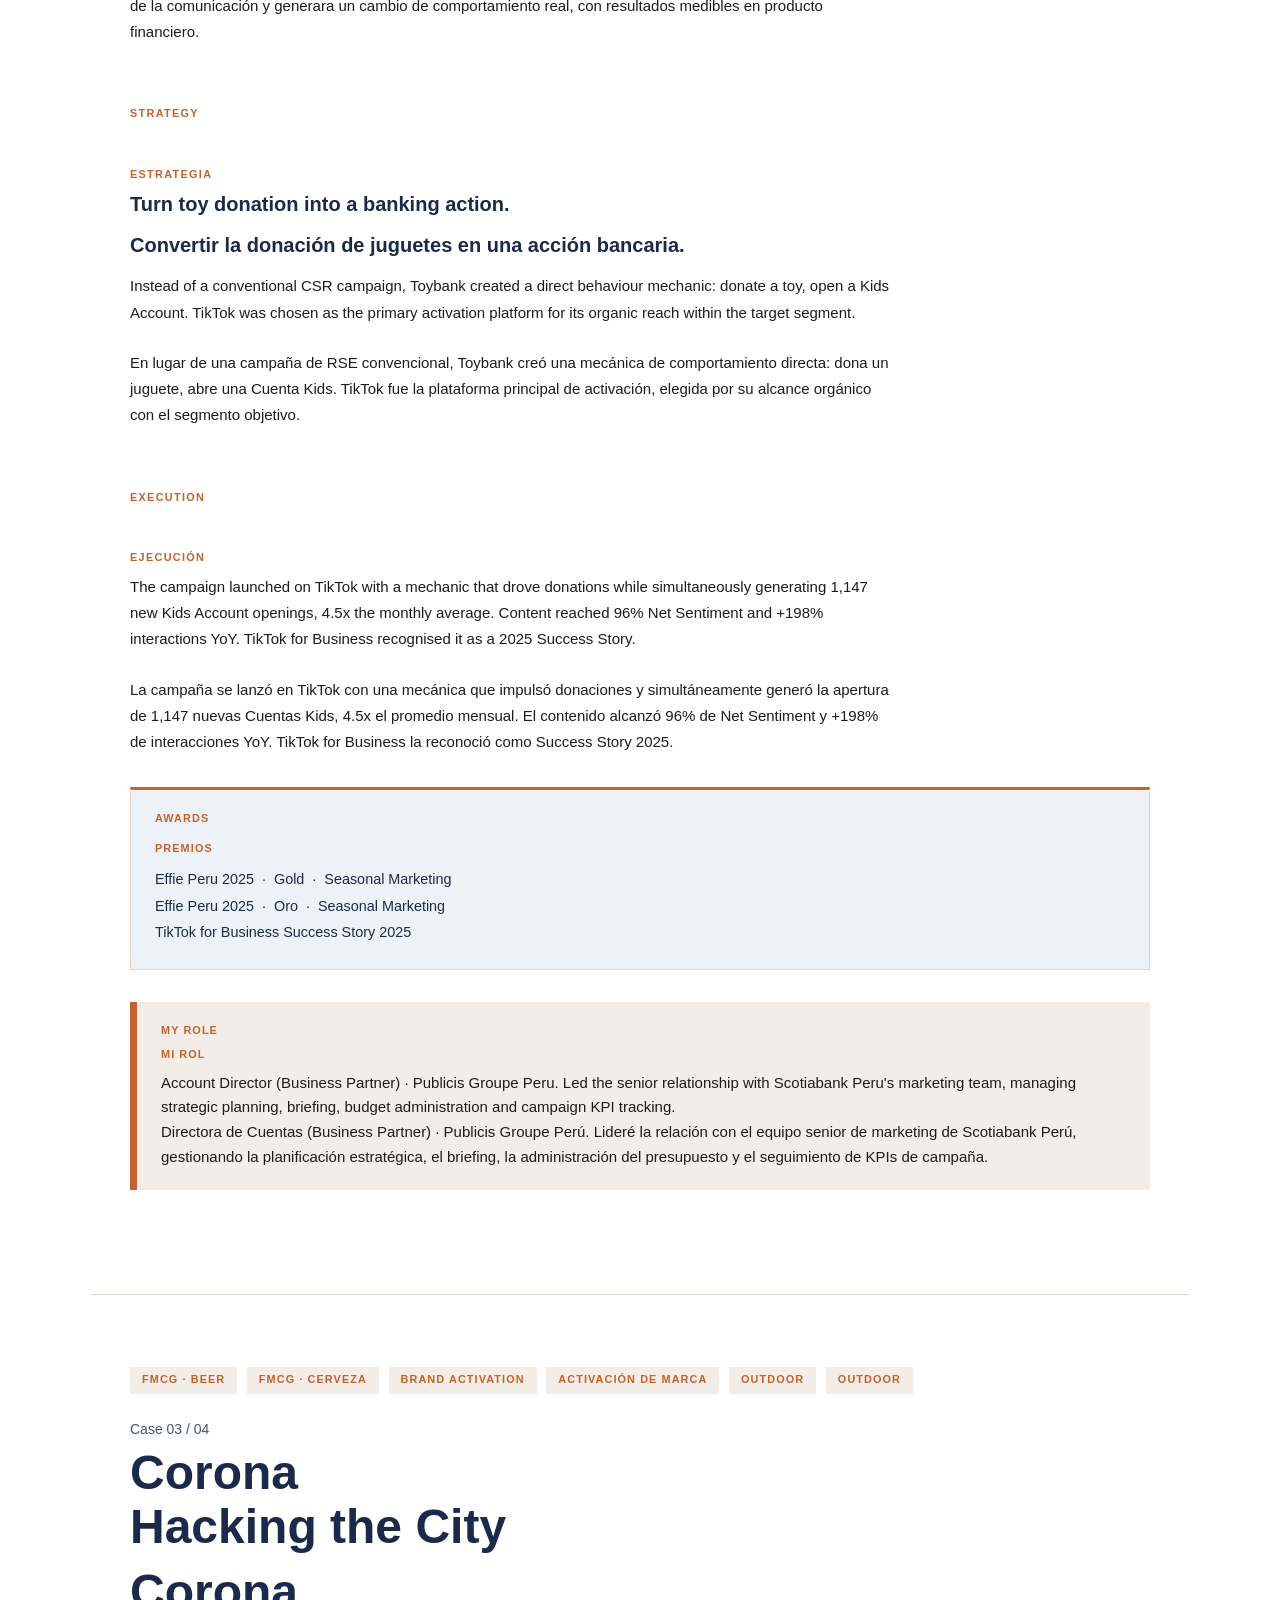
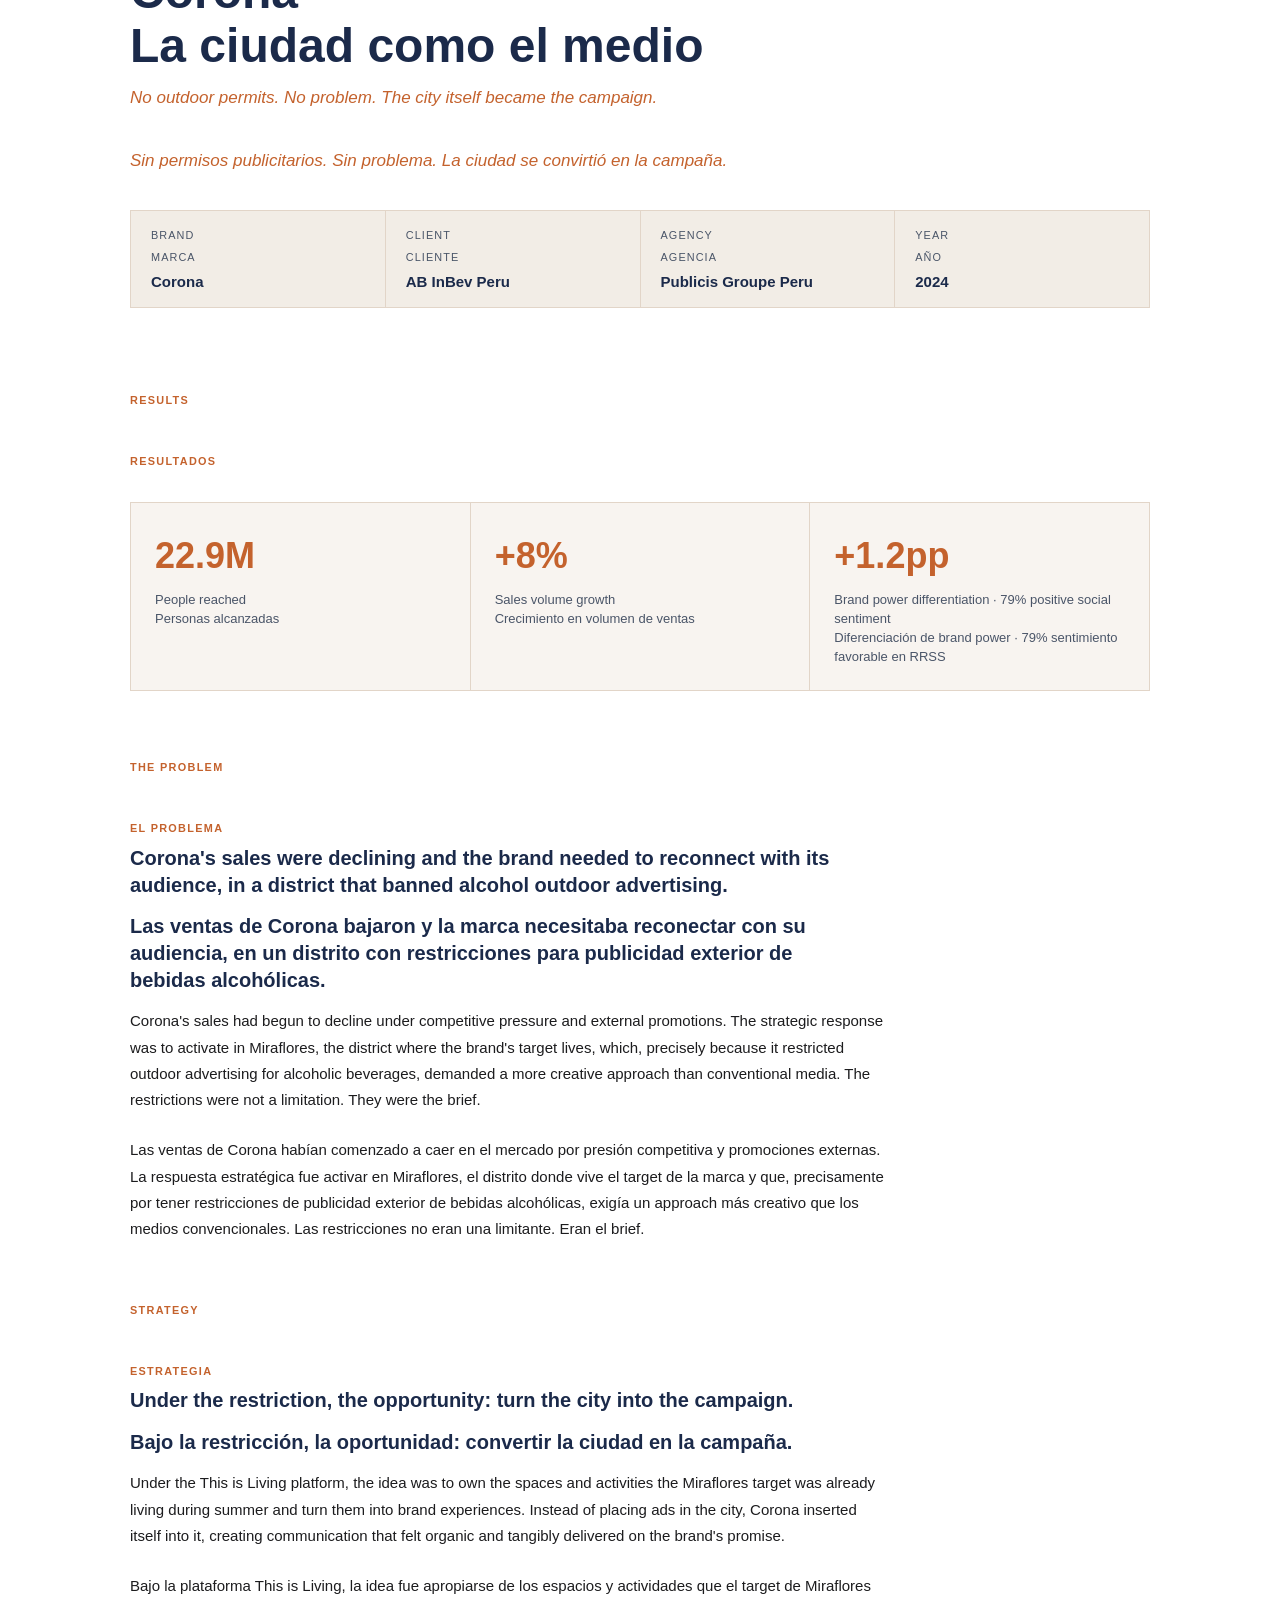
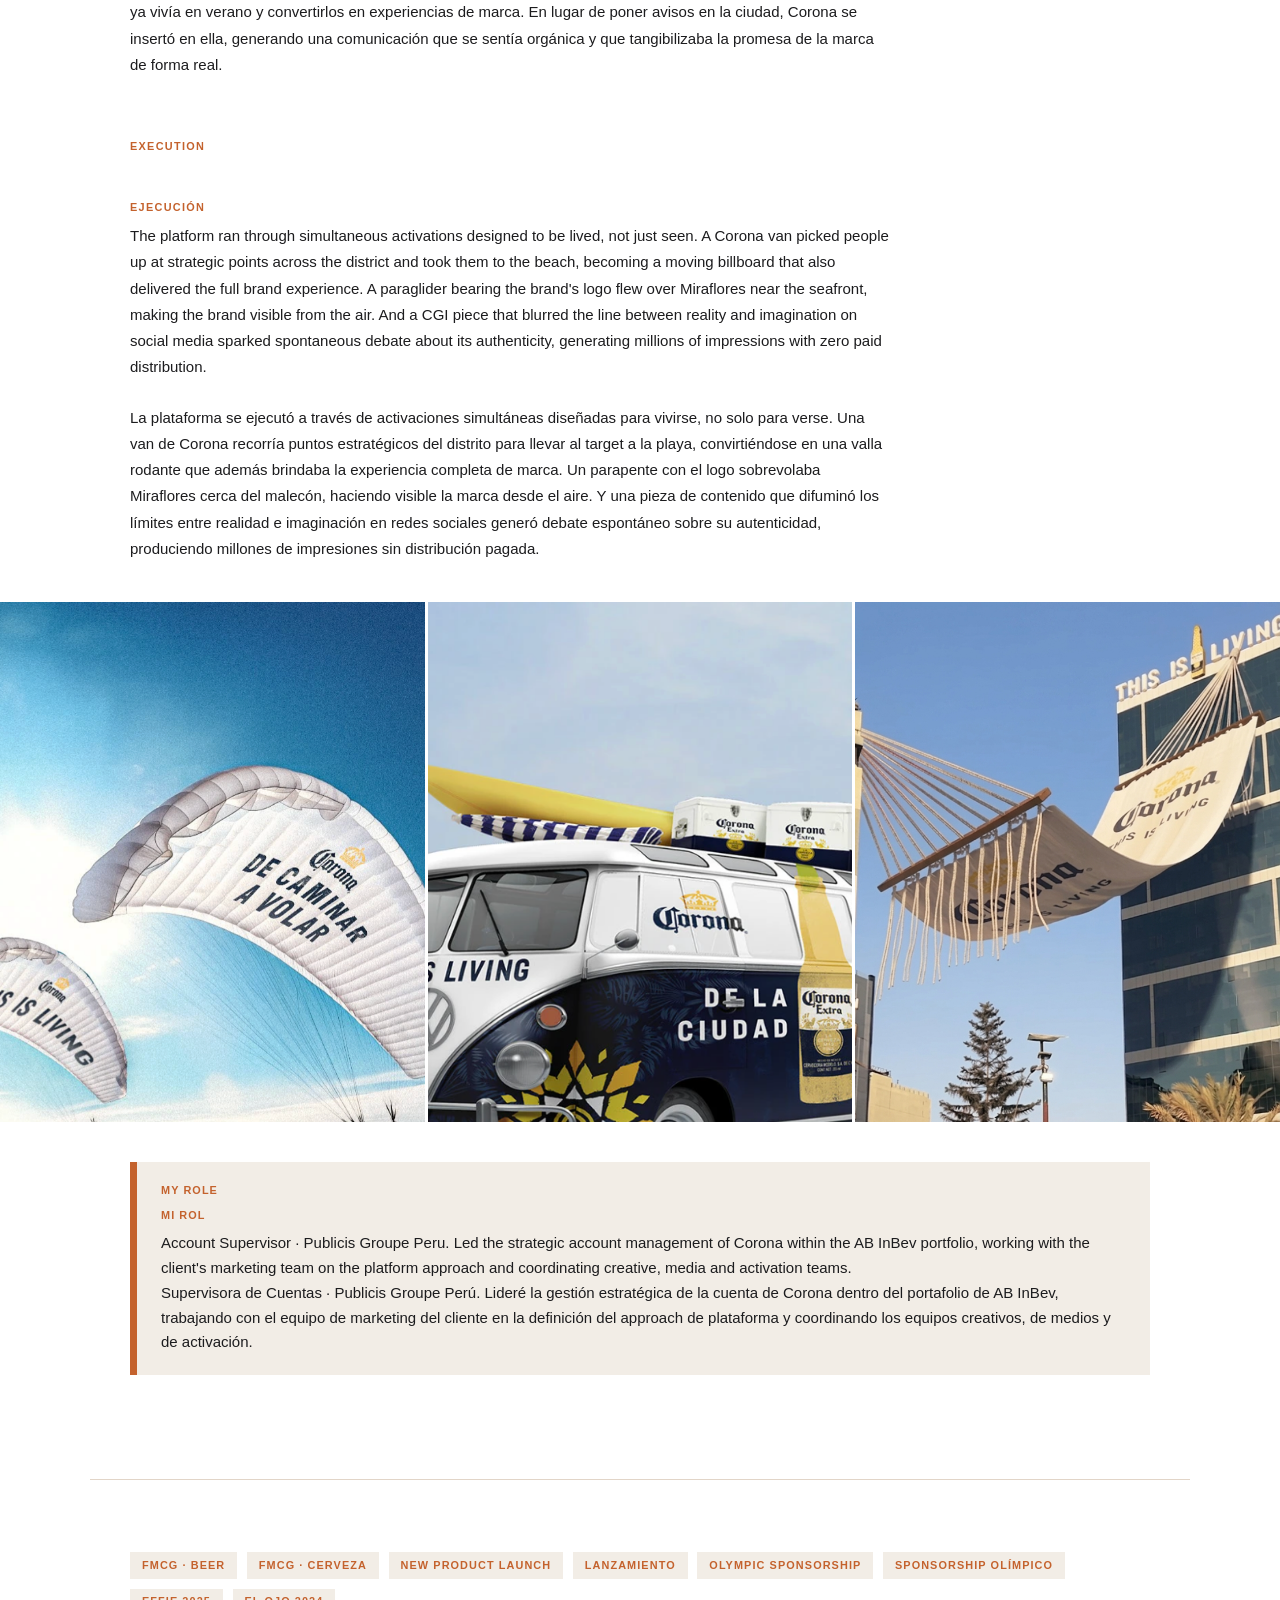
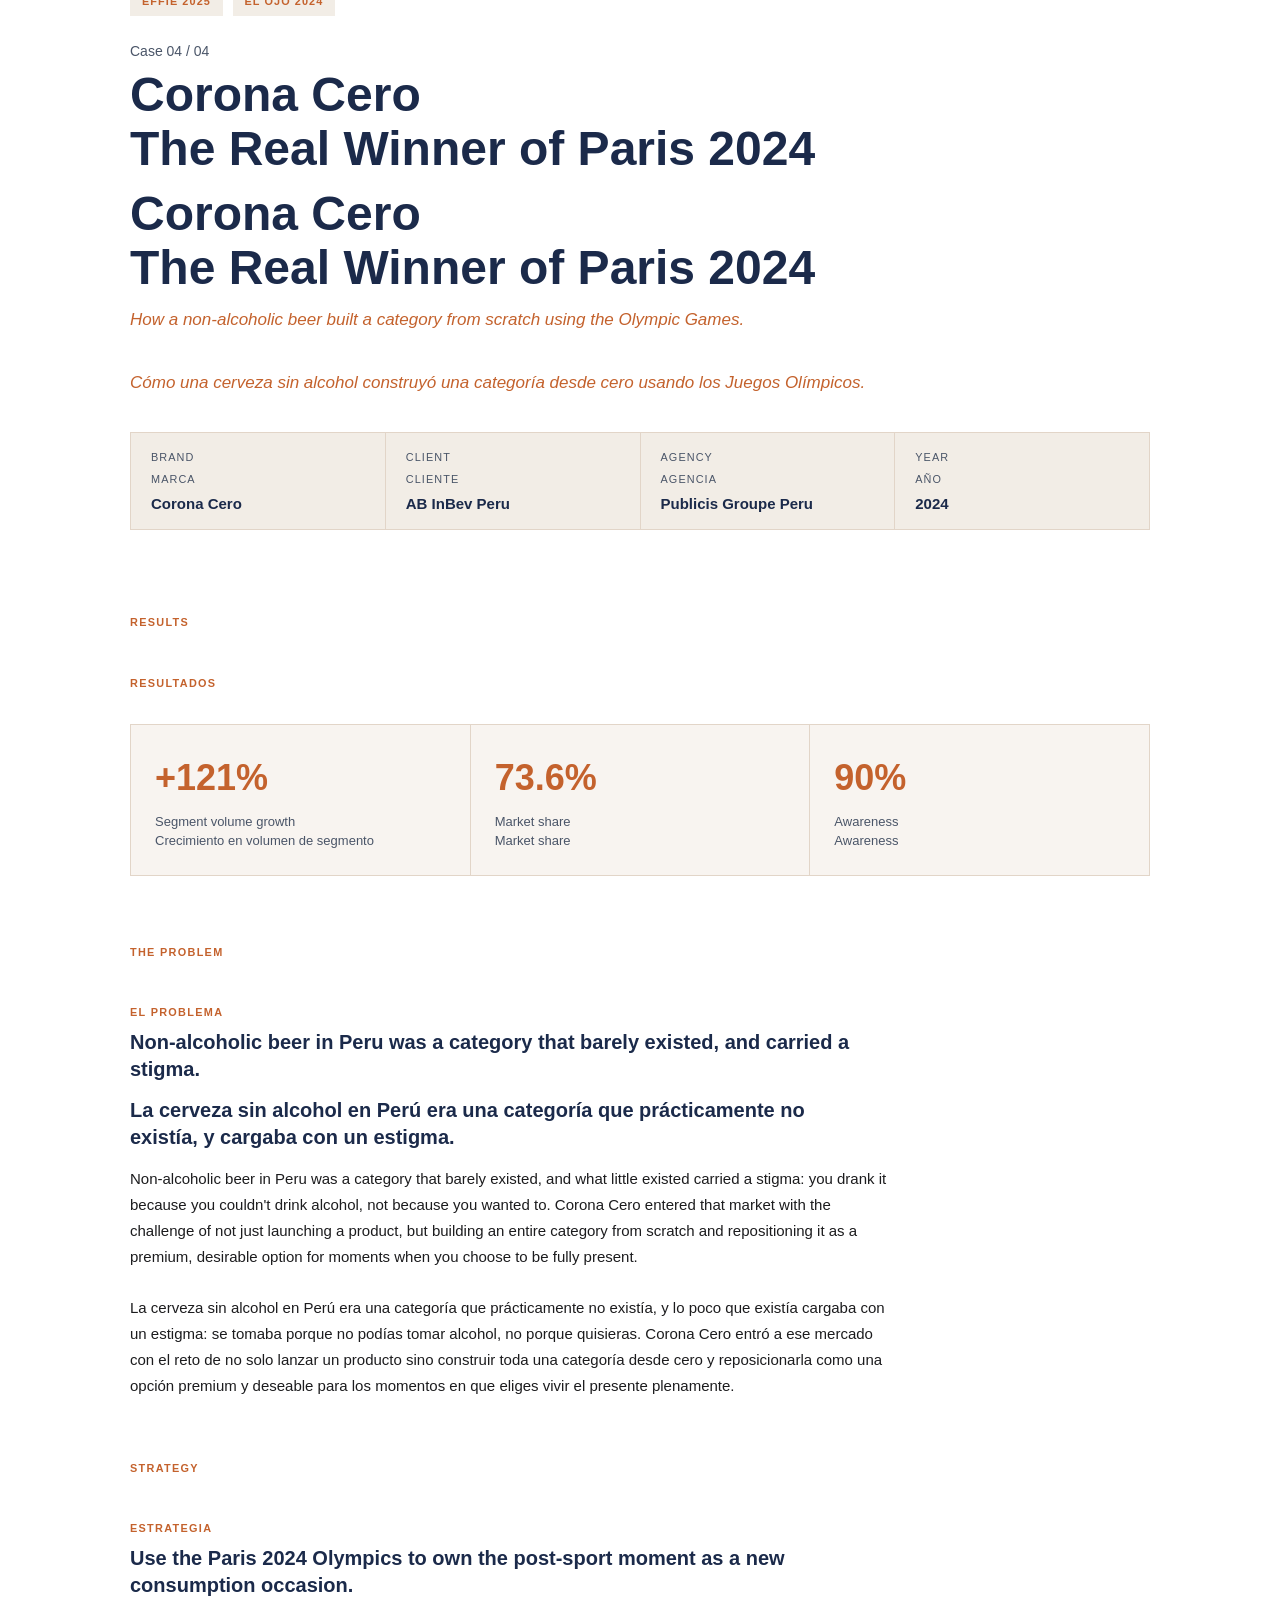
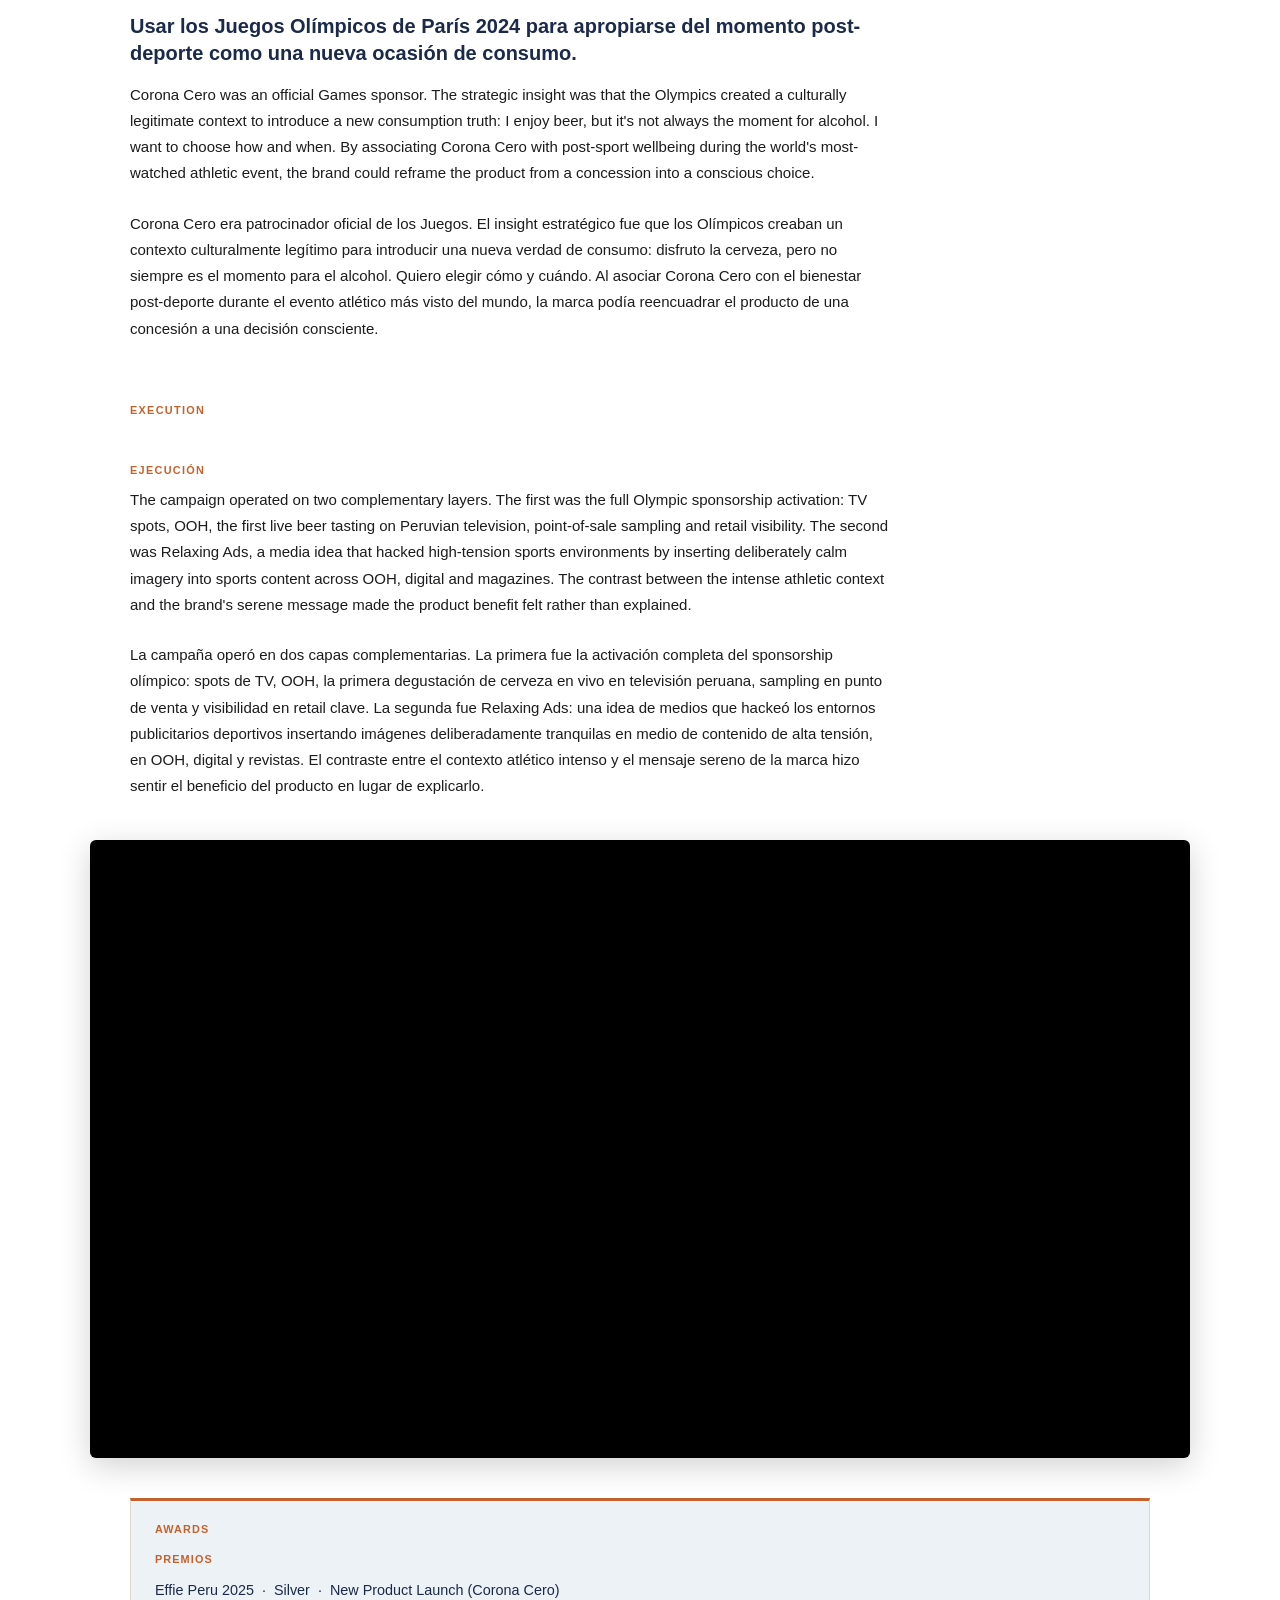
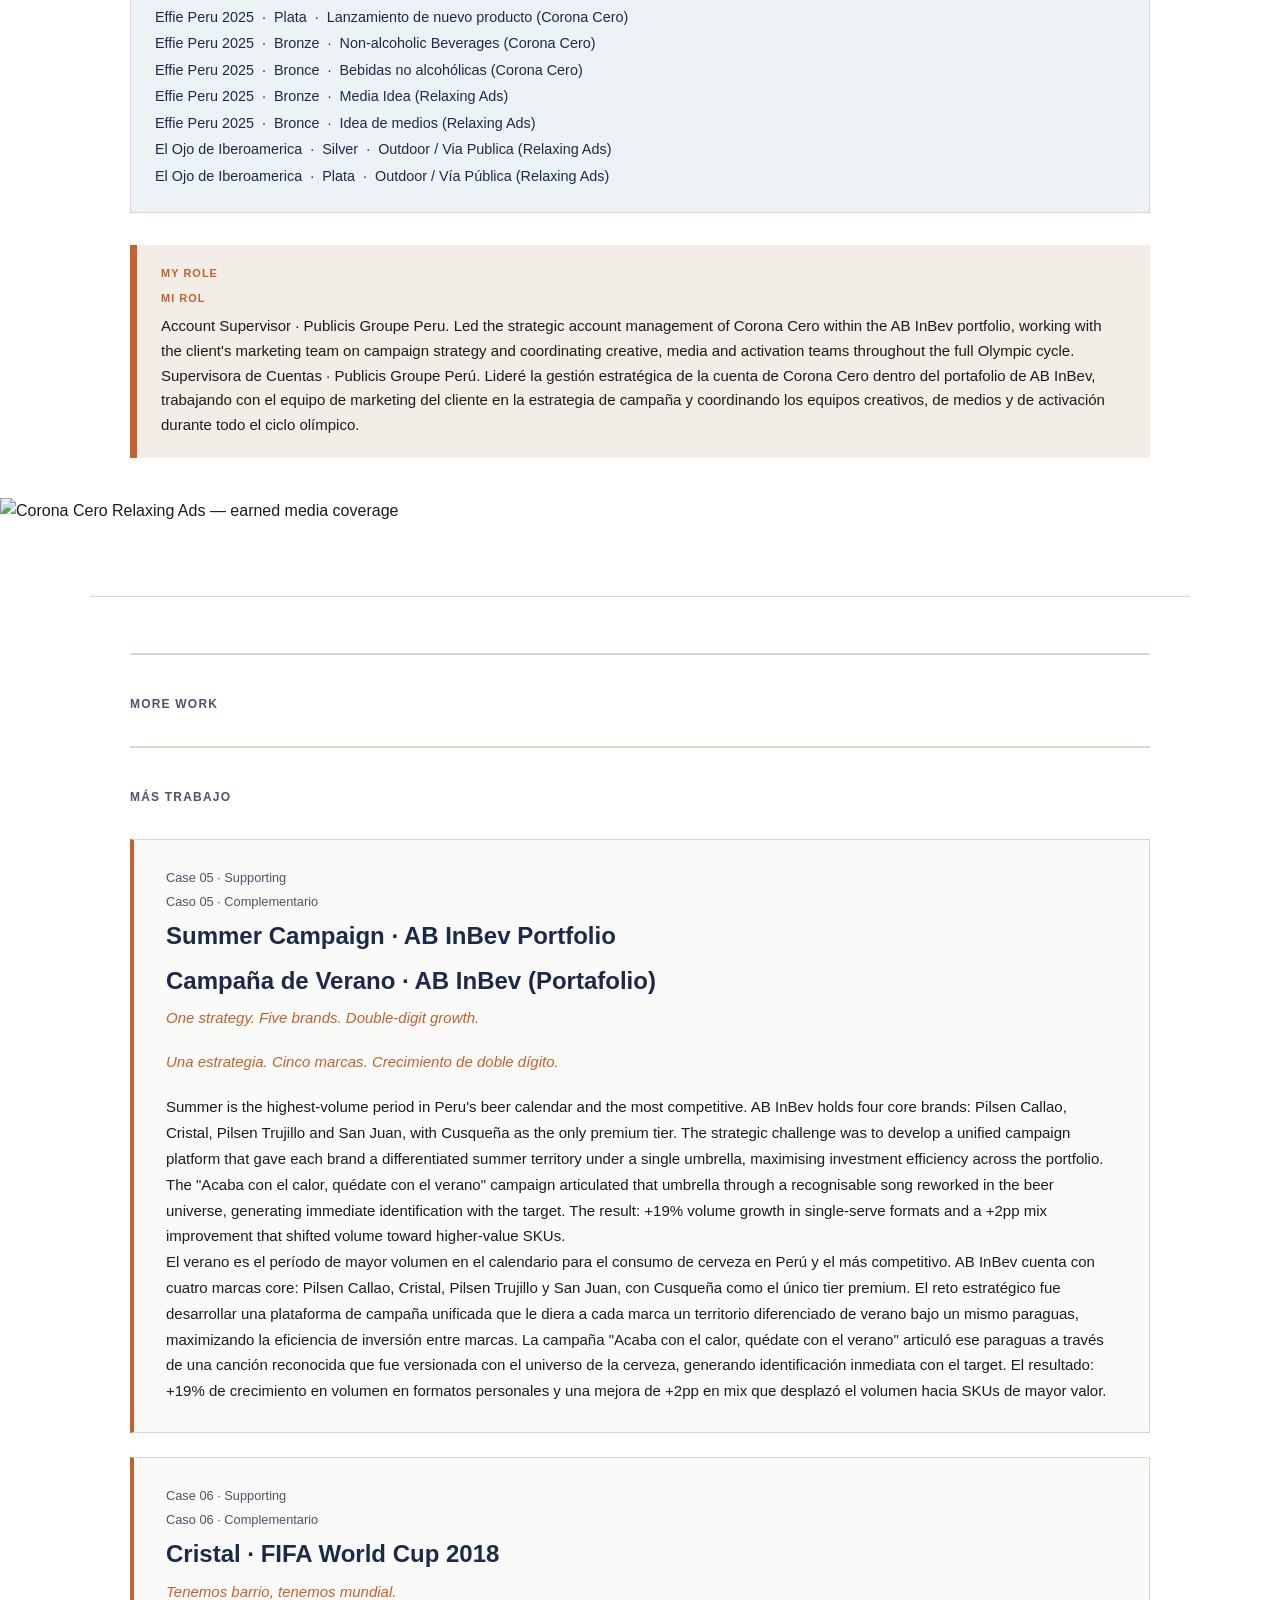
==== commit 6ad14f17: "Add files via upload" ====
--- a/case-studies.html
+++ b/case-studies.html
@@ -190,42 +190,6 @@
       </div>
     </div>
 
-    <!-- The Problem -->
-    <p class="cs-label lang-en">The Problem</p>
-    <p class="cs-label lang-es">El Problema</p>
-    <h3 class="cs-headline lang-en">Peru's water crisis threatened the communities at the heart of Cusqueña's brand identity.</h3>
-    <h3 class="cs-headline lang-es">La crisis hídrica en Perú amenazaba a las comunidades que están en el corazón de la identidad de Cusqueña.</h3>
-    <p class="cs-body lang-en">Peru faces a growing water crisis that disproportionately affects rural highland communities. The amunas, pre-Inca irrigation systems designed to capture rainwater and distribute it during the dry season, had gone decades without maintenance. The degradation of these canals was leaving without water the same communities that historically depended on them. For Cusqueña, a brand whose identity is built on water and Andean territory, ignoring that reality had become an increasingly difficult contradiction to sustain.</p>
-    <p class="cs-body lang-es">Perú enfrenta una crisis hídrica creciente que afecta especialmente a las comunidades rurales altoandinas. Las amunas, sistemas de irrigación pre-Inca diseñados para captar agua de lluvia y distribuirla durante la época de sequía, llevaban décadas sin mantenimiento. La degradación de estos canales dejaba sin agua a las mismas comunidades que históricamente dependieron de ellos. Para Cusqueña, una marca cuya identidad está construida sobre el agua y el territorio andino, ignorar esa realidad era una contradicción cada vez más difícil de sostener.</p>
-
-    <!-- Strategy -->
-    <p class="cs-label lang-en">Strategy</p>
-    <p class="cs-label lang-es">Estrategia</p>
-    <h3 class="cs-headline lang-en">Not telling a story about pre-Inca wisdom. Restoring it.</h3>
-    <h3 class="cs-headline lang-es">No era contar una historia sobre la sabiduría pre-Inca. Era restaurarla.</h3>
-    <p class="cs-body lang-en">Cusqueña found its brand purpose in a real problem: the degradation of the amunas, irrigation systems that for centuries supplied water to the communities. The strategy was to turn that purpose into a concrete, tangible action, and document it as a campaign, not the other way around.</p>
-    <p class="cs-body lang-es">Cusqueña encontró su propósito de marca en un problema real: la degradación de las amunas, sistemas de riego pre-Inca que durante siglos abastecieron de agua a las comunidades. La estrategia fue convertir ese propósito en una acción concreta, tangible y documentarla como campaña, no al revés.</p>
-
-    <!-- Execution -->
-    <p class="cs-label lang-en">Execution</p>
-    <p class="cs-label lang-es">Ejecución</p>
-    <p class="cs-body lang-en">In partnership with local communities, Aquafondo and The Nature Conservancy, Cusqueña financed the restoration of 47km of irrigation canals (data 2025), recovering 8.5M m³ of water capacity and positively impacting +172,000 people. The campaign documented the process in real time, generating organic earned media at national and international scale.</p>
-    <p class="cs-body lang-es">En alianza con comunidades locales, Aquafondo, The Nature Conservancy y Cusqueña financiaron la restauración de 47km de canales de riego (data 2025), recuperando 8.5M m³ de capacidad hídrica e impactando positivamente a +172,000 personas. La campaña documentó el proceso en tiempo real, generando earned media orgánico a escala nacional e internacional.</p>
-
-  </div><!-- /zone 1 -->
-
-  <!-- Case film — Vimeo full bleed -->
-  <div class="cs-video-hero">
-    <iframe src="https://player.vimeo.com/video/937783428"
-      frameborder="0"
-      allow="autoplay; fullscreen; picture-in-picture"
-      allowfullscreen
-      title="Cusqueña Amunas — Case Film"></iframe>
-  </div>
-
-  <!-- Zone 2: results / awards / role — amunas-bg2.jpg -->
-  <div class="cs-bg-zone" style="--zone-bg: url('amunas-bg2.jpg')">
-
     <!-- Results -->
     <p class="cs-label lang-en">Results</p>
     <p class="cs-label lang-es">Resultados</p>
@@ -246,6 +210,42 @@
         <div class="res-label lang-es">Earned media ROI</div>
       </div>
     </div>
+
+    <!-- The Problem -->
+    <p class="cs-label lang-en">The Problem</p>
+    <p class="cs-label lang-es">El Problema</p>
+    <h3 class="cs-headline lang-en">Peru's water crisis threatened the communities at the heart of Cusqueña's brand identity.</h3>
+    <h3 class="cs-headline lang-es">La crisis hídrica en Perú amenazaba a las comunidades que están en el corazón de la identidad de Cusqueña.</h3>
+    <p class="cs-body lang-en">Peru faces a growing water crisis that disproportionately affects rural highland communities. The amunas, pre-Inca irrigation systems designed to capture rainwater and distribute it during the dry season, had gone decades without maintenance. The degradation of these canals was leaving without water the same communities that historically depended on them. For Cusqueña, a brand whose identity is built on water and Andean territory, ignoring that reality had become an increasingly difficult contradiction to sustain.</p>
+    <p class="cs-body lang-es">Perú enfrenta una crisis hídrica creciente que afecta especialmente a las comunidades rurales altoandinas. Las amunas, sistemas de irrigación pre-Inca diseñados para captar agua de lluvia y distribuirla durante la época de sequía, llevaban décadas sin mantenimiento. La degradación de estos canales dejaba sin agua a las mismas comunidades que históricamente dependieron de ellos. Para Cusqueña, una marca cuya identidad está construida sobre el agua y el territorio andino, ignorar esa realidad era una contradicción cada vez más difícil de sostener.</p>
+
+    <!-- Strategy -->
+    <p class="cs-label lang-en">Strategy</p>
+    <p class="cs-label lang-es">Estrategia</p>
+    <h3 class="cs-headline lang-en">Not telling a story about pre-Inca wisdom. Restoring it.</h3>
+    <h3 class="cs-headline lang-es">No era contar una historia sobre la sabiduría pre-Inca. Era restaurarla.</h3>
+    <p class="cs-body lang-en">Cusqueña found its brand purpose in a real problem: the degradation of the amunas, irrigation systems that for centuries supplied water to the communities. The strategy was to turn that purpose into a concrete, tangible action, and document it as a campaign, not the other way around.</p>
+    <p class="cs-body lang-es">Cusqueña encontró su propósito de marca en un problema real: la degradación de las amunas, sistemas de riego pre-Inca que durante siglos abastecieron de agua a las comunidades. La estrategia fue convertir ese propósito en una acción concreta, tangible y documentarla como campaña, no al revés.</p>
+
+    <!-- Execution -->
+    <p class="cs-label lang-en">Execution</p>
+    <p class="cs-label lang-es">Ejecución</p>
+    <p class="cs-body lang-en">In partnership with local communities, Aquafondo and The Nature Conservancy, Cusqueña financed the restoration of 47km of irrigation canals (data 2025), recovering 8.5M m³ of water capacity and positively impacting +172,000 people. The campaign documented the process in real time, generating organic earned media at national and international scale.</p>
+    <p class="cs-body lang-es">En alianza con comunidades locales, Aquafondo, The Nature Conservancy y Cusqueña financiaron la restauración de 47km de canales de riego (data 2025), recuperando 8.5M m³ de capacidad hídrica e impactando positivamente a +172,000 personas. La campaña documentó el proceso en tiempo real, generando earned media orgánico a escala nacional e internacional.</p>
+
+  </div><!-- /zone 1 -->
+
+  <!-- Case film — Vimeo full bleed -->
+  <div class="cs-video-hero">
+    <iframe src="https://player.vimeo.com/video/937783428"
+      frameborder="0"
+      allow="autoplay; fullscreen; picture-in-picture"
+      allowfullscreen
+      title="Cusqueña Amunas — Case Film"></iframe>
+  </div>
+
+  <!-- Zone 2: awards / role — amunas-bg2.jpg -->
+  <div class="cs-bg-zone" style="--zone-bg: url('amunas-bg2.jpg')">
 
     <!-- Awards -->
     <div class="awards-box">
@@ -270,6 +270,11 @@
       </div>
     </div>
 
+    <!-- Earned media wall -->
+    <div class="cs-press-wall">
+      <img src="amunas-press.jpg" alt="Cusqueña Amunas — global earned media coverage">
+    </div>
+
   </div><!-- /second bg -->
 
 </div><!-- /case01 -->
@@ -319,6 +324,27 @@
     </div>
   </div>
 
+  <!-- Results -->
+  <p class="cs-label lang-en">Results</p>
+  <p class="cs-label lang-es">Resultados</p>
+  <div class="results-table">
+    <div class="res-cell">
+      <div class="res-metric">1,147</div>
+      <div class="res-label lang-en">New Kids Accounts opened</div>
+      <div class="res-label lang-es">Nuevas Cuentas Kids abiertas</div>
+    </div>
+    <div class="res-cell">
+      <div class="res-metric">4.5x</div>
+      <div class="res-label lang-en">The monthly average</div>
+      <div class="res-label lang-es">El promedio mensual</div>
+    </div>
+    <div class="res-cell">
+      <div class="res-metric">+198%</div>
+      <div class="res-label lang-en">Interactions YoY</div>
+      <div class="res-label lang-es">Interacciones YoY</div>
+    </div>
+  </div>
+
   <!-- Hero image — full bleed -->
   <div class="cs-hero-img">
     <img src="toybank-hero.jpg" alt="Scotiabank Toybank — campaign key visual">
@@ -342,26 +368,6 @@
   <p class="cs-label lang-es">Ejecución</p>
   <p class="cs-body lang-en">The campaign launched on TikTok with a mechanic that drove donations while simultaneously generating 1,147 new Kids Account openings, 4.5x the monthly average. Content reached 96% Net Sentiment and +198% interactions YoY. TikTok for Business recognised it as a 2025 Success Story.</p>
   <p class="cs-body lang-es">La campaña se lanzó en TikTok con una mecánica que impulsó donaciones y simultáneamente generó la apertura de 1,147 nuevas Cuentas Kids, 4.5x el promedio mensual. El contenido alcanzó 96% de Net Sentiment y +198% de interacciones YoY. TikTok for Business la reconoció como Success Story 2025.</p>
-
-  <p class="cs-label lang-en">Results</p>
-  <p class="cs-label lang-es">Resultados</p>
-  <div class="results-table">
-    <div class="res-cell">
-      <div class="res-metric">1,147</div>
-      <div class="res-label lang-en">New Kids Accounts opened</div>
-      <div class="res-label lang-es">Nuevas Cuentas Kids abiertas</div>
-    </div>
-    <div class="res-cell">
-      <div class="res-metric">4.5x</div>
-      <div class="res-label lang-en">The monthly average</div>
-      <div class="res-label lang-es">El promedio mensual</div>
-    </div>
-    <div class="res-cell">
-      <div class="res-metric">+198%</div>
-      <div class="res-label lang-en">Interactions YoY</div>
-      <div class="res-label lang-es">Interacciones YoY</div>
-    </div>
-  </div>
 
   <div class="awards-box">
     <div class="awards-title lang-en">Awards</div>
@@ -429,6 +435,27 @@
     </div>
   </div>
 
+  <!-- Results -->
+  <p class="cs-label lang-en">Results</p>
+  <p class="cs-label lang-es">Resultados</p>
+  <div class="results-table">
+    <div class="res-cell">
+      <div class="res-metric">22.9M</div>
+      <div class="res-label lang-en">People reached</div>
+      <div class="res-label lang-es">Personas alcanzadas</div>
+    </div>
+    <div class="res-cell">
+      <div class="res-metric">+8%</div>
+      <div class="res-label lang-en">Sales volume growth</div>
+      <div class="res-label lang-es">Crecimiento en volumen de ventas</div>
+    </div>
+    <div class="res-cell">
+      <div class="res-metric">+1.2pp</div>
+      <div class="res-label lang-en">Brand power differentiation · 79% positive social sentiment</div>
+      <div class="res-label lang-es">Diferenciación de brand power · 79% sentimiento favorable en RRSS</div>
+    </div>
+  </div>
+
   <p class="cs-label lang-en">The Problem</p>
   <p class="cs-label lang-es">El Problema</p>
   <h3 class="cs-headline lang-en">Corona's sales were declining and the brand needed to reconnect with its audience, in a district that banned alcohol outdoor advertising.</h3>
@@ -453,26 +480,6 @@
     <img src="corona-paragliding.png" alt="Corona paraglider over Lima seafront">
     <img src="corona-van.png" alt="Corona branded VW van activation">
     <img src="corona-hammock.png" alt="Corona CGI giant hammock AR filter" style="object-position: center top">
-  </div>
-
-  <p class="cs-label lang-en">Results</p>
-  <p class="cs-label lang-es">Resultados</p>
-  <div class="results-table">
-    <div class="res-cell">
-      <div class="res-metric">22.9M</div>
-      <div class="res-label lang-en">People reached</div>
-      <div class="res-label lang-es">Personas alcanzadas</div>
-    </div>
-    <div class="res-cell">
-      <div class="res-metric">+8%</div>
-      <div class="res-label lang-en">Sales volume growth</div>
-      <div class="res-label lang-es">Crecimiento en volumen de ventas</div>
-    </div>
-    <div class="res-cell">
-      <div class="res-metric">0 paid</div>
-      <div class="res-label lang-en">Organic reach: millions of impressions, zero paid distribution</div>
-      <div class="res-label lang-es">Alcance orgánico: millones de impresiones, sin distribución pagada</div>
-    </div>
   </div>
 
   <div class="my-role">
@@ -535,6 +542,27 @@
     </div>
   </div>
 
+  <!-- Results -->
+  <p class="cs-label lang-en">Results</p>
+  <p class="cs-label lang-es">Resultados</p>
+  <div class="results-table">
+    <div class="res-cell">
+      <div class="res-metric">+121%</div>
+      <div class="res-label lang-en">Segment volume growth</div>
+      <div class="res-label lang-es">Crecimiento en volumen de segmento</div>
+    </div>
+    <div class="res-cell">
+      <div class="res-metric">73.6%</div>
+      <div class="res-label lang-en">Market share</div>
+      <div class="res-label lang-es">Market share</div>
+    </div>
+    <div class="res-cell">
+      <div class="res-metric">90%</div>
+      <div class="res-label lang-en">Awareness</div>
+      <div class="res-label lang-es">Awareness</div>
+    </div>
+  </div>
+
   <p class="cs-label lang-en">The Problem</p>
   <p class="cs-label lang-es">El Problema</p>
   <h3 class="cs-headline lang-en">Non-alcoholic beer in Peru was a category that barely existed, and carried a stigma.</h3>
@@ -554,31 +582,13 @@
   <p class="cs-body lang-en">The campaign operated on two complementary layers. The first was the full Olympic sponsorship activation: TV spots, OOH, the first live beer tasting on Peruvian television, point-of-sale sampling and retail visibility. The second was Relaxing Ads, a media idea that hacked high-tension sports environments by inserting deliberately calm imagery into sports content across OOH, digital and magazines. The contrast between the intense athletic context and the brand's serene message made the product benefit felt rather than explained.</p>
   <p class="cs-body lang-es">La campaña operó en dos capas complementarias. La primera fue la activación completa del sponsorship olímpico: spots de TV, OOH, la primera degustación de cerveza en vivo en televisión peruana, sampling en punto de venta y visibilidad en retail clave. La segunda fue Relaxing Ads: una idea de medios que hackeó los entornos publicitarios deportivos insertando imágenes deliberadamente tranquilas en medio de contenido de alta tensión, en OOH, digital y revistas. El contraste entre el contexto atlético intenso y el mensaje sereno de la marca hizo sentir el beneficio del producto en lugar de explicarlo.</p>
 
-  <!-- Image board — replace <span class="img-placeholder"> with <img src="images/FILENAME.jpg" alt="..."> -->
-  <div class="img-board">
-    <div class="img-slot"><span class="img-placeholder">Imagen 1</span></div>
-    <div class="img-slot"><span class="img-placeholder">Imagen 2</span></div>
-    <div class="img-slot"><span class="img-placeholder">Imagen 3</span></div>
-  </div>
-
-  <p class="cs-label lang-en">Results</p>
-  <p class="cs-label lang-es">Resultados</p>
-  <div class="results-table">
-    <div class="res-cell">
-      <div class="res-metric">+121%</div>
-      <div class="res-label lang-en">Segment volume growth</div>
-      <div class="res-label lang-es">Crecimiento en volumen de segmento</div>
-    </div>
-    <div class="res-cell">
-      <div class="res-metric">73.6%</div>
-      <div class="res-label lang-en">Market share</div>
-      <div class="res-label lang-es">Market share</div>
-    </div>
-    <div class="res-cell">
-      <div class="res-metric">90%</div>
-      <div class="res-label lang-en">Awareness</div>
-      <div class="res-label lang-es">Awareness</div>
-    </div>
+  <!-- Case film — YouTube full bleed -->
+  <div class="cs-video-hero">
+    <iframe src="https://www.youtube.com/embed/uvoltyyEjwo?start=4"
+      frameborder="0"
+      allow="accelerometer; autoplay; clipboard-write; encrypted-media; gyroscope; picture-in-picture"
+      allowfullscreen
+      title="Corona Cero — The Real Winner of Paris 2024 · Case Film"></iframe>
   </div>
 
   <div class="awards-box">
@@ -604,6 +614,11 @@
     </div>
   </div>
 
+  <!-- Earned media wall — Relaxing Ads -->
+  <div class="cs-press-wall">
+    <img src="coronacero-press.jpg" alt="Corona Cero Relaxing Ads — earned media coverage">
+  </div>
+
 </div><!-- /case04 -->
 
 
--- a/style.css
+++ b/style.css
@@ -570,6 +570,21 @@
 }
 @media (max-width: 640px) {
   .cs-hero-img img { height: 240px; }
+}
+
+/* ── PRESS / EARNED MEDIA WALL (full-bleed logo grid image) ─────────────── */
+.cs-press-wall {
+  width: 100vw;
+  position: relative;
+  left: 50%;
+  transform: translateX(-50%);
+  margin: 2.5rem 0 0;
+  overflow: hidden;
+}
+.cs-press-wall img {
+  width: 100%;
+  height: auto;       /* preserves full image, no cropping */
+  display: block;
 }
 
 /* ── IMAGE TRIO (3-panel full-bleed grid, used in Corona and similar cases) ─ */
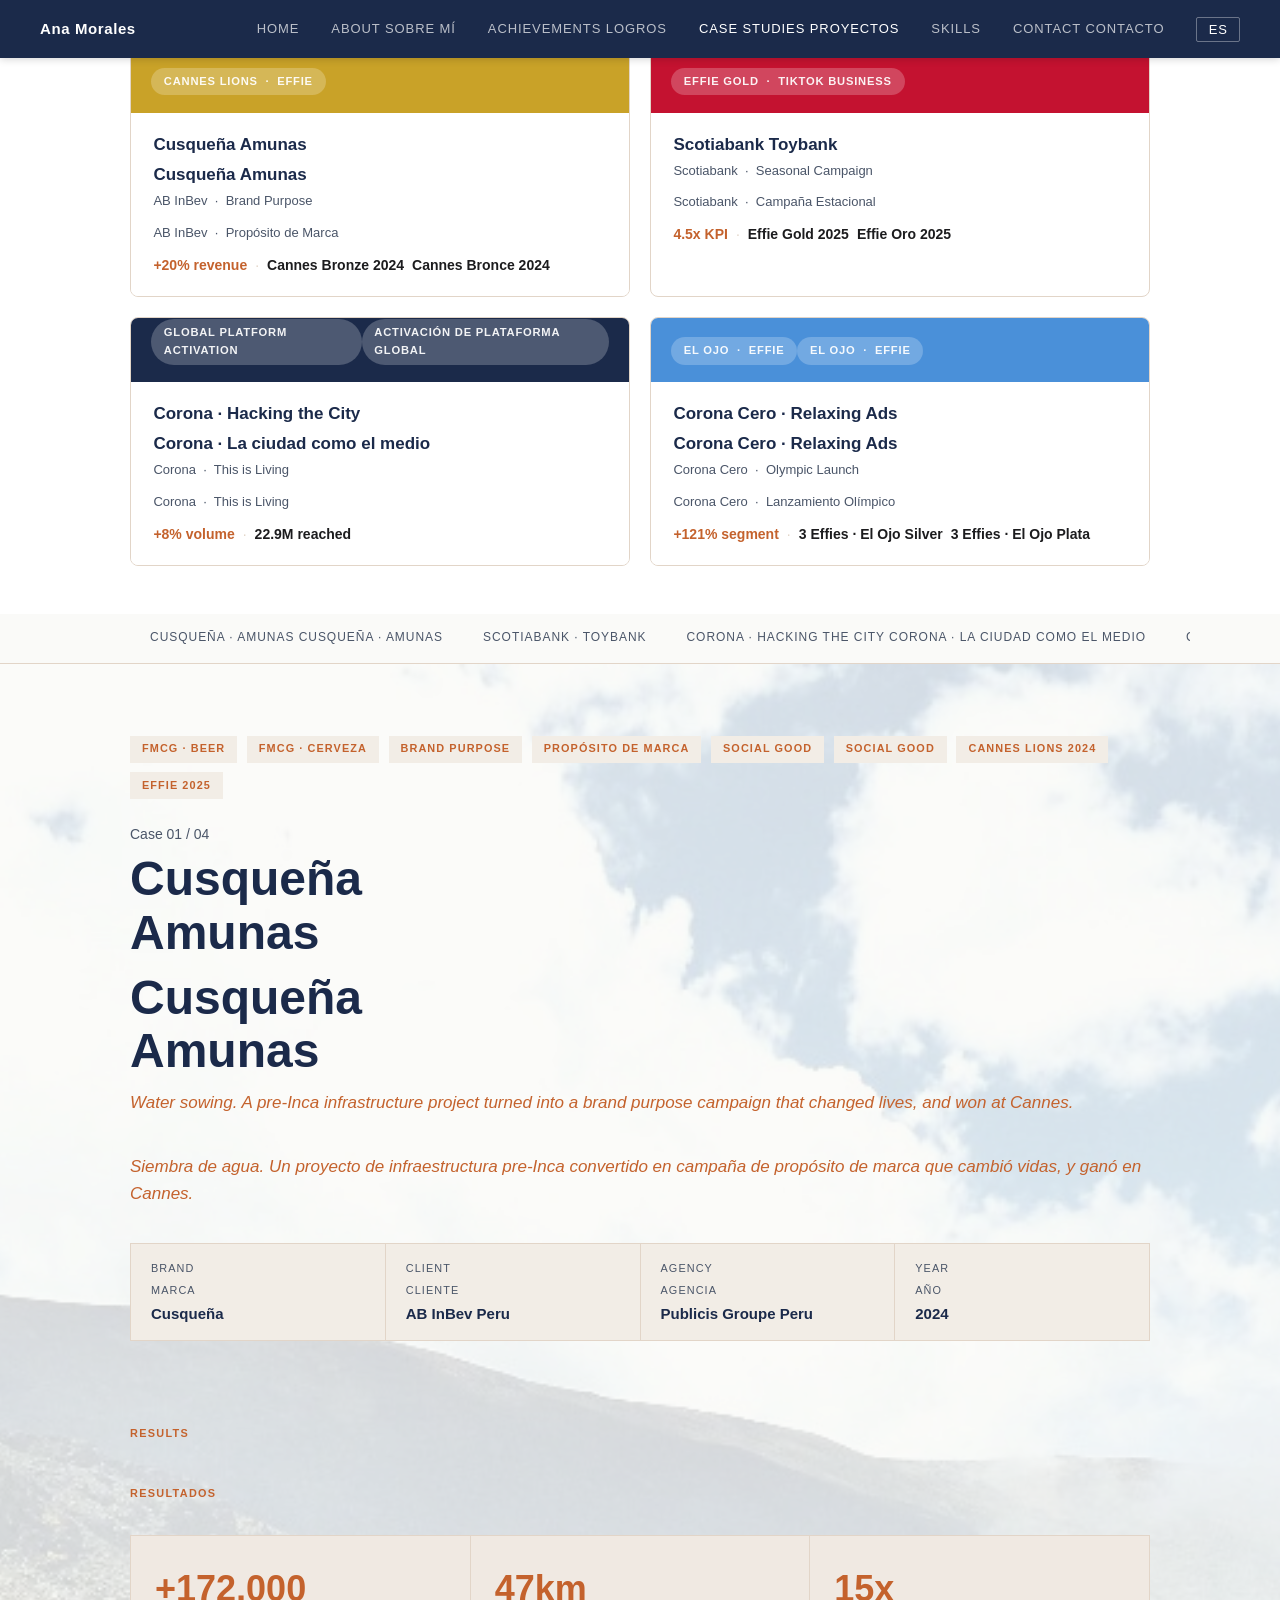
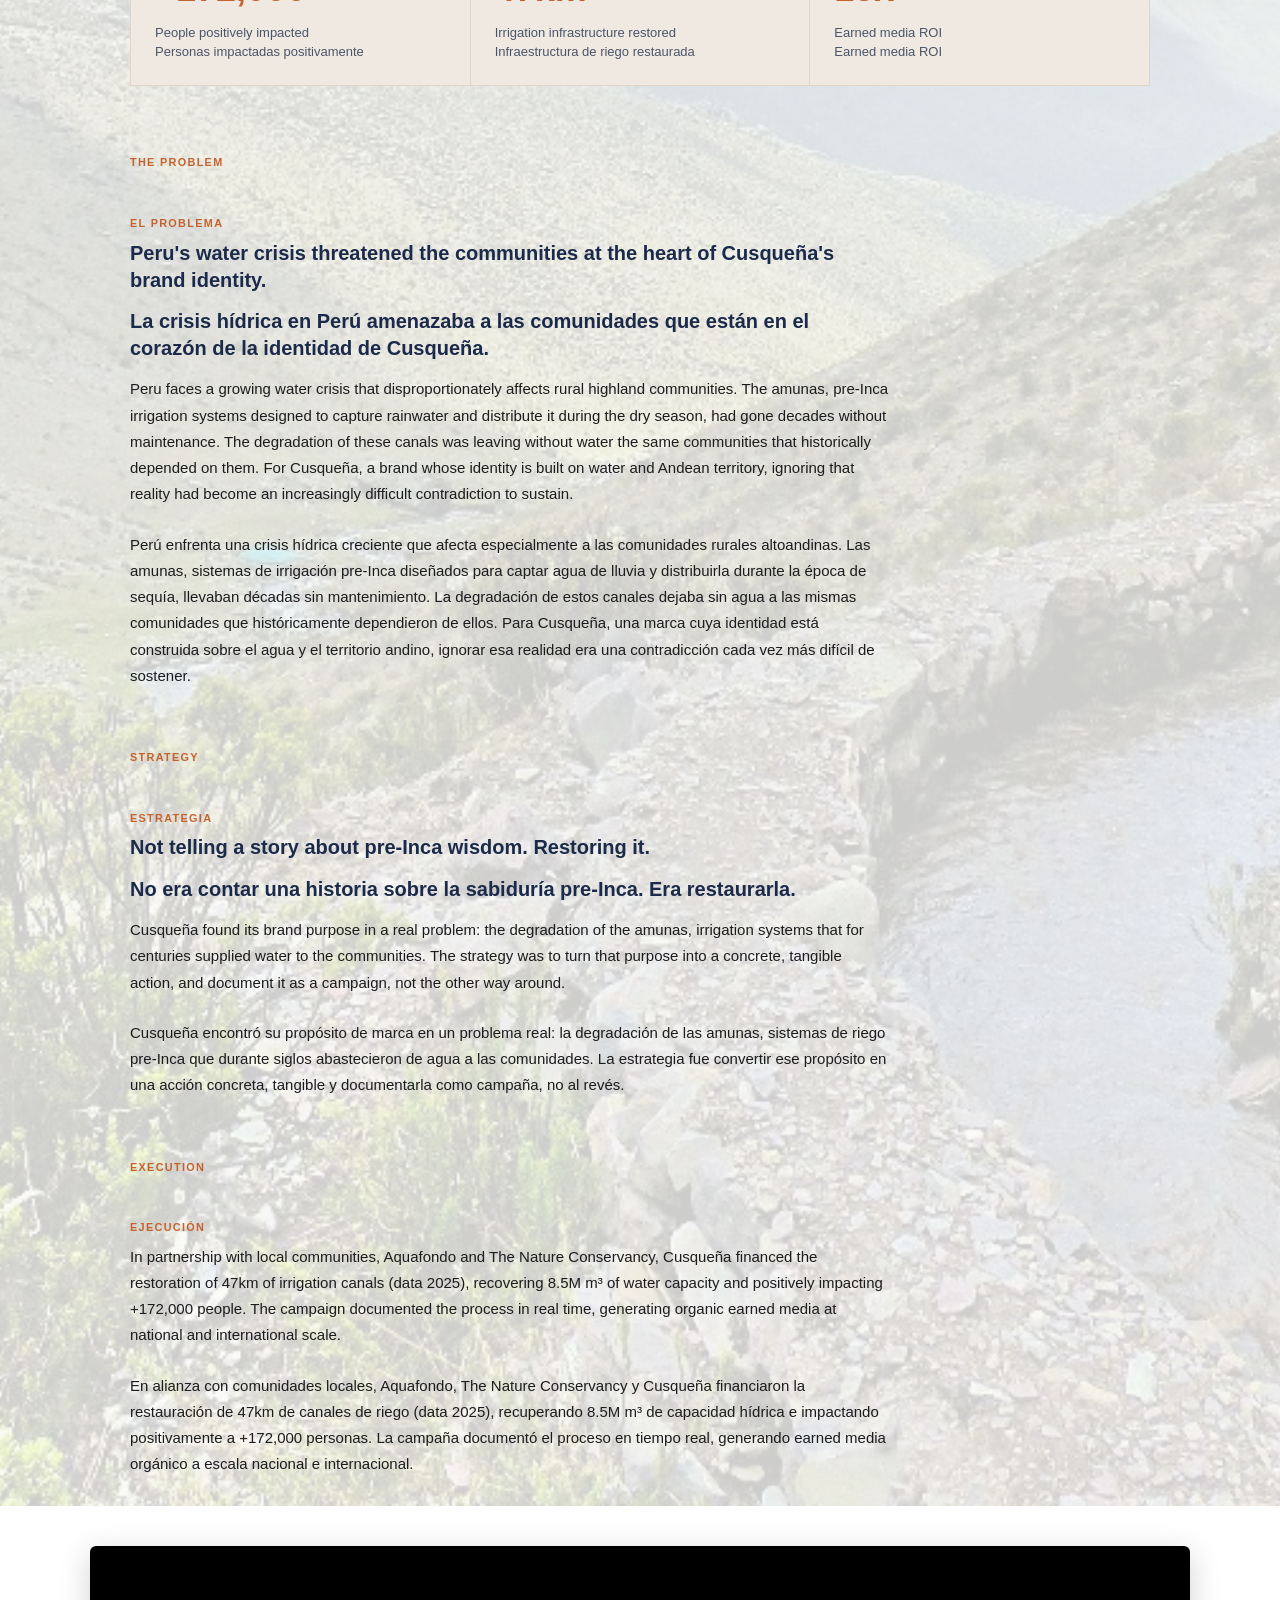
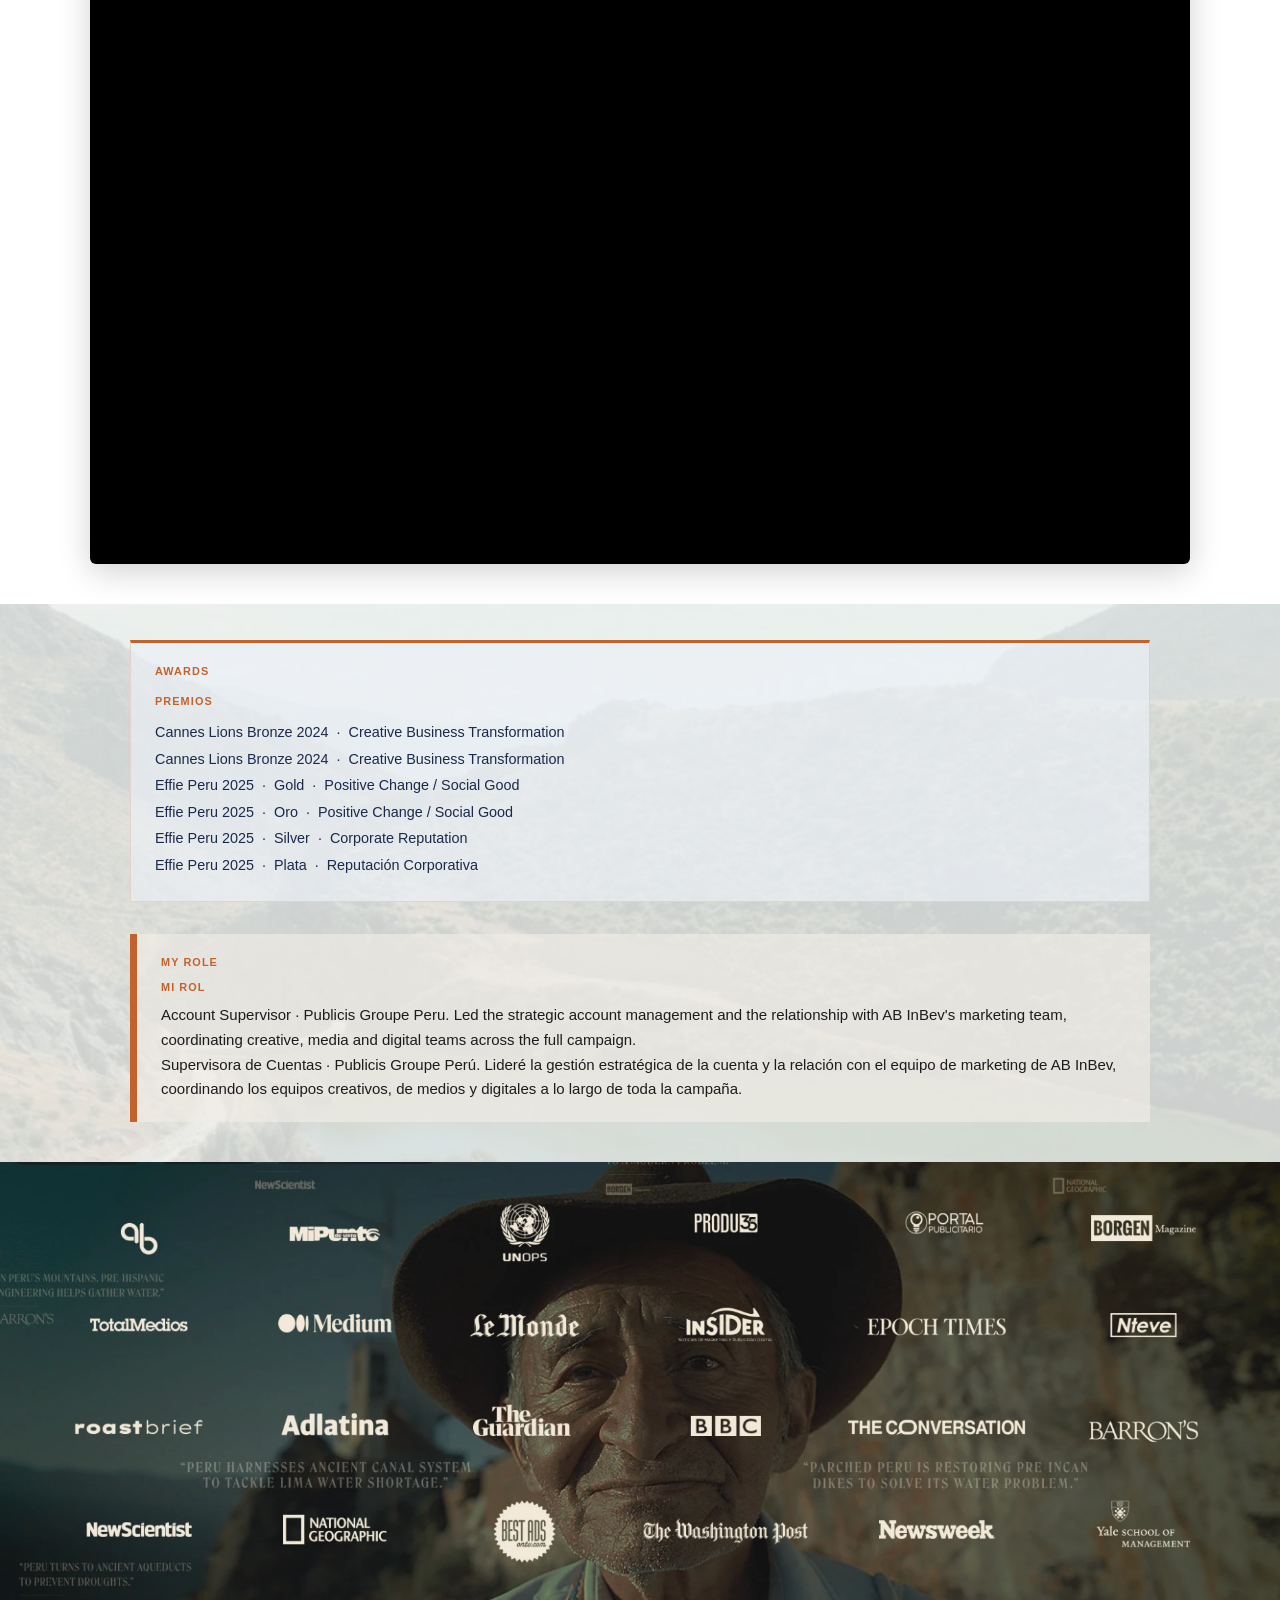
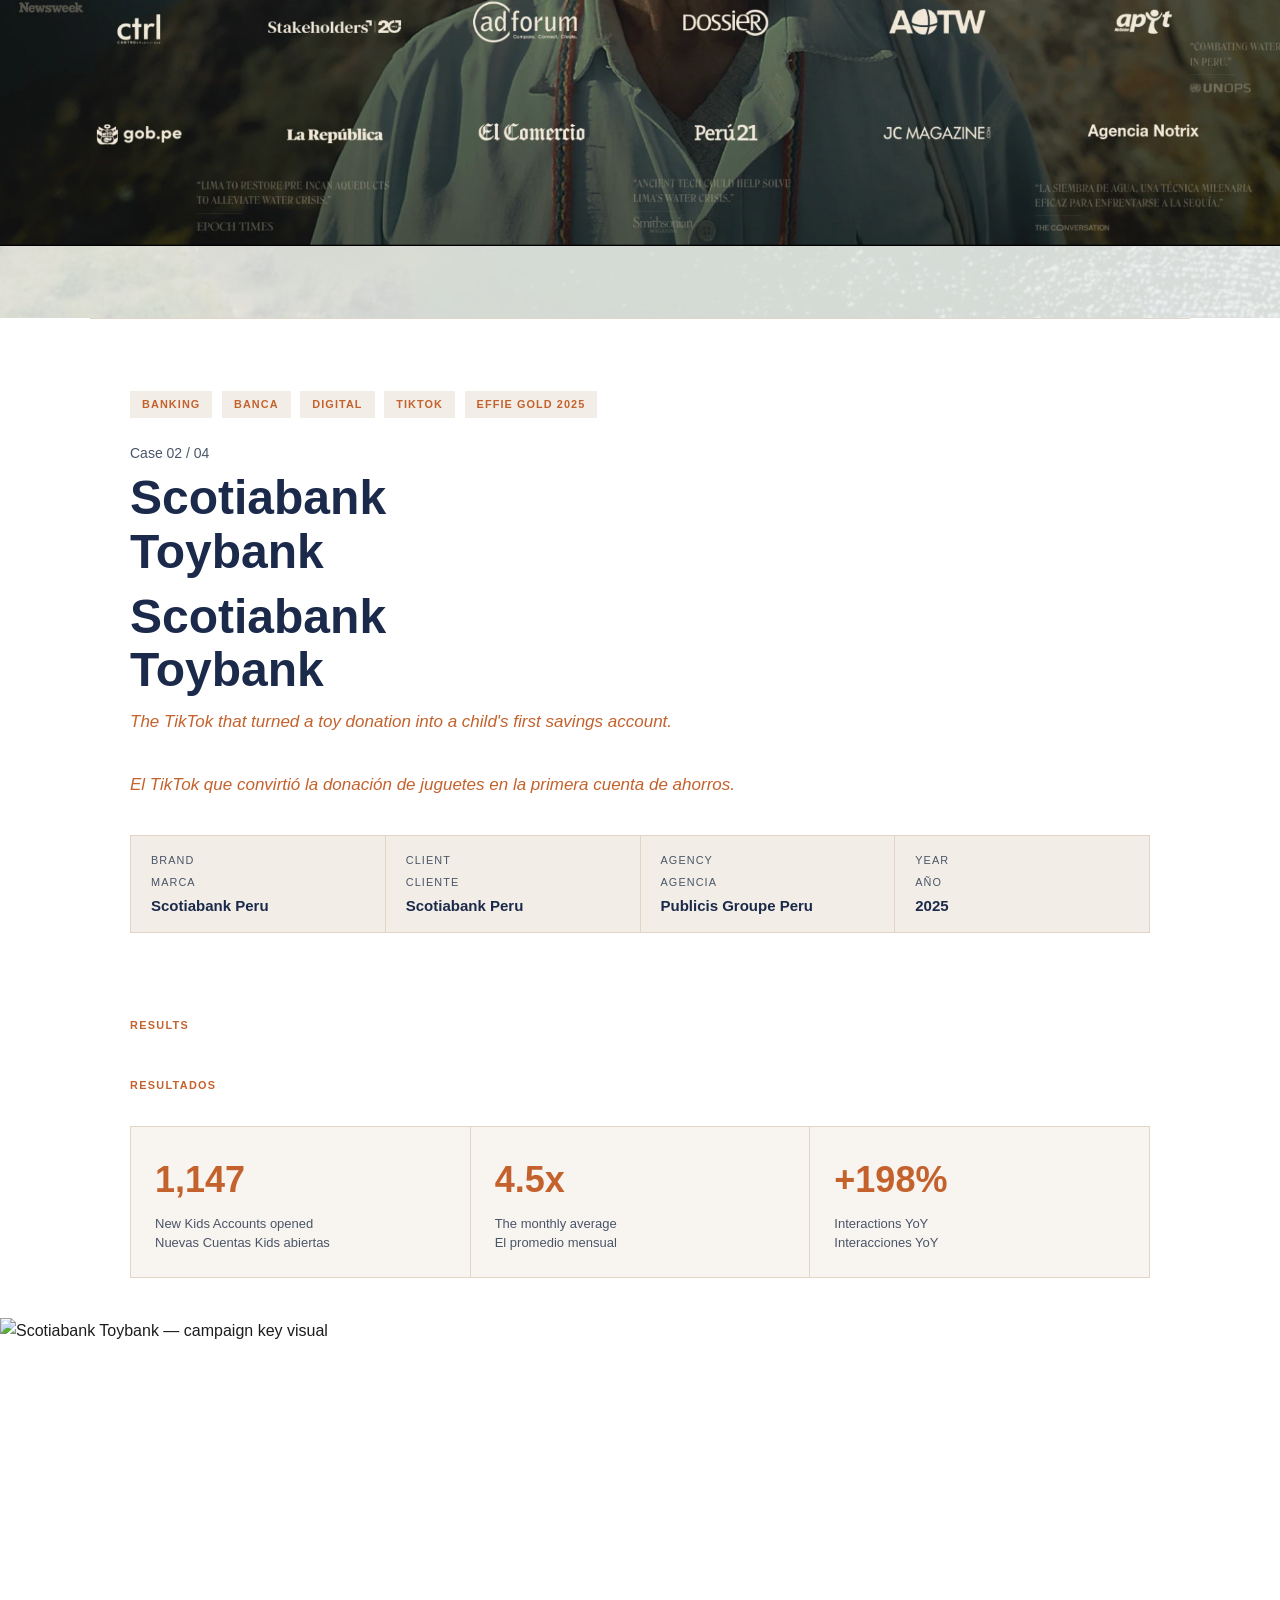
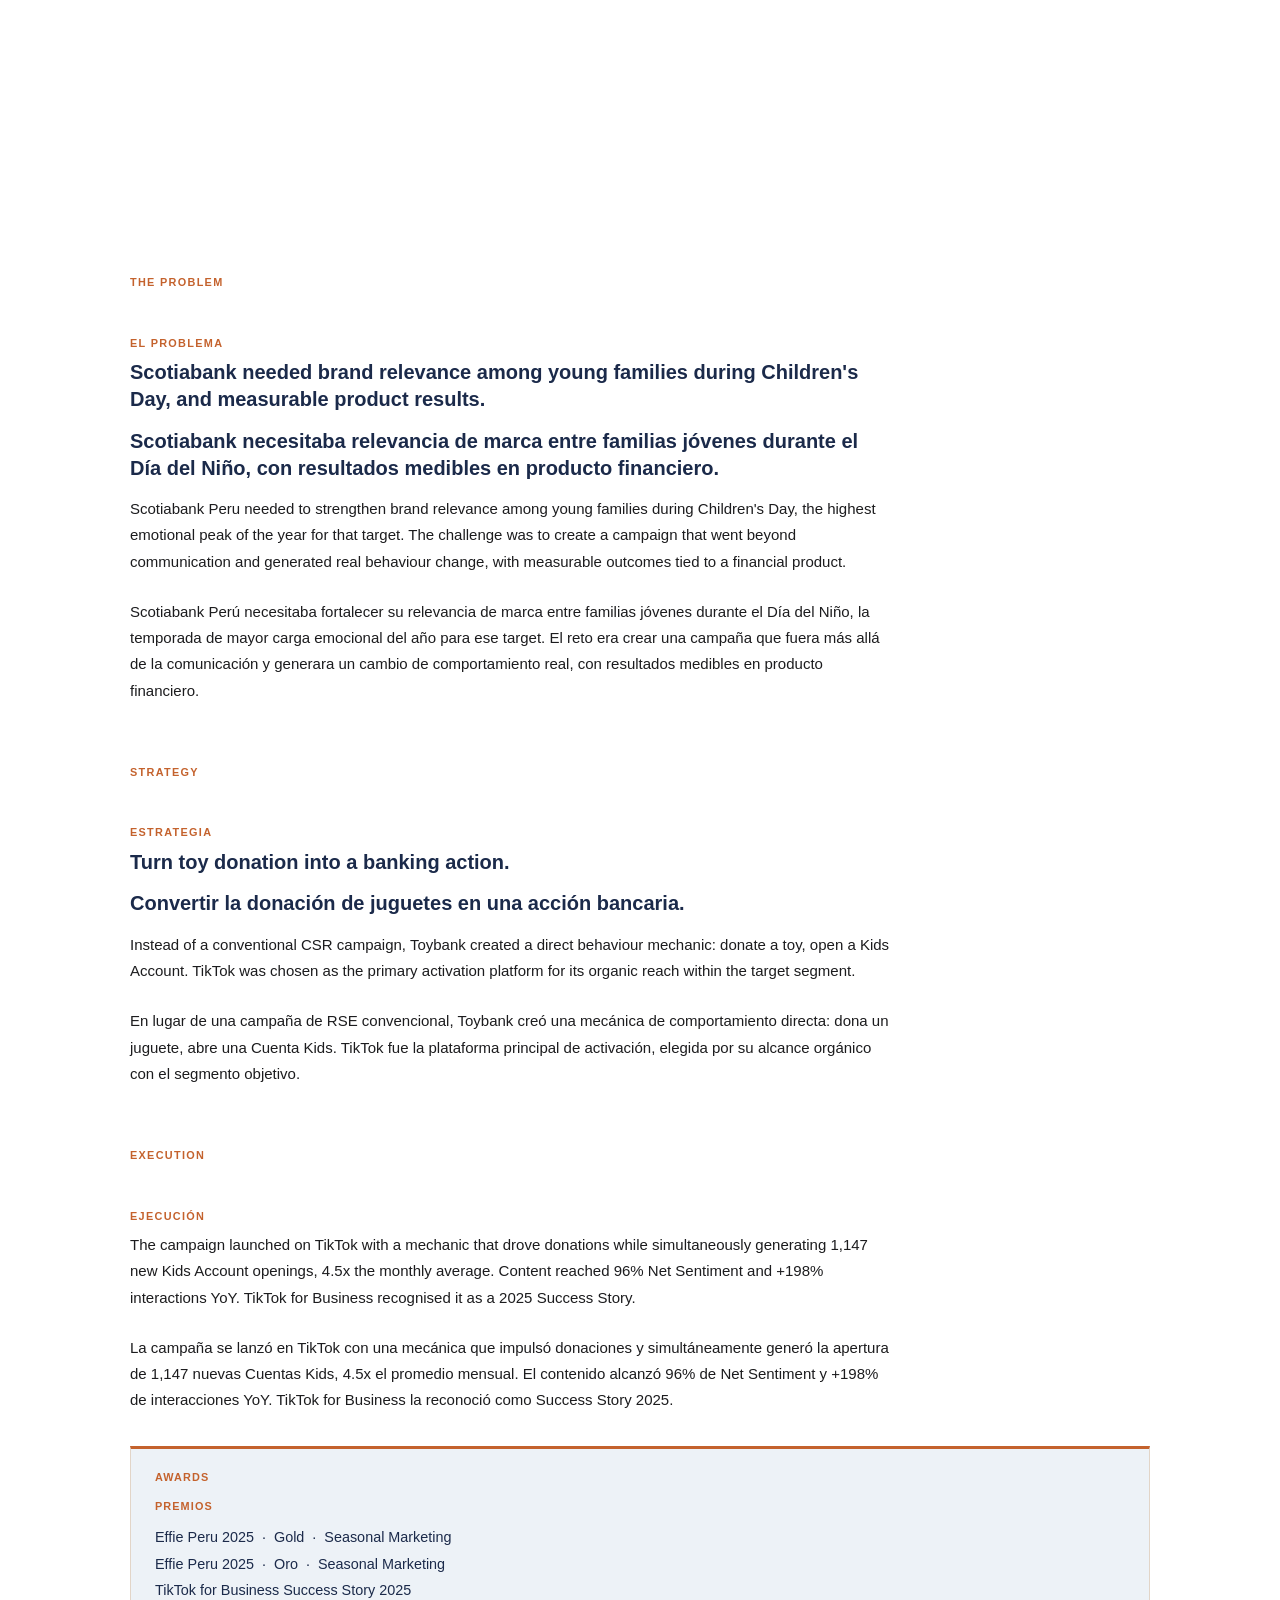
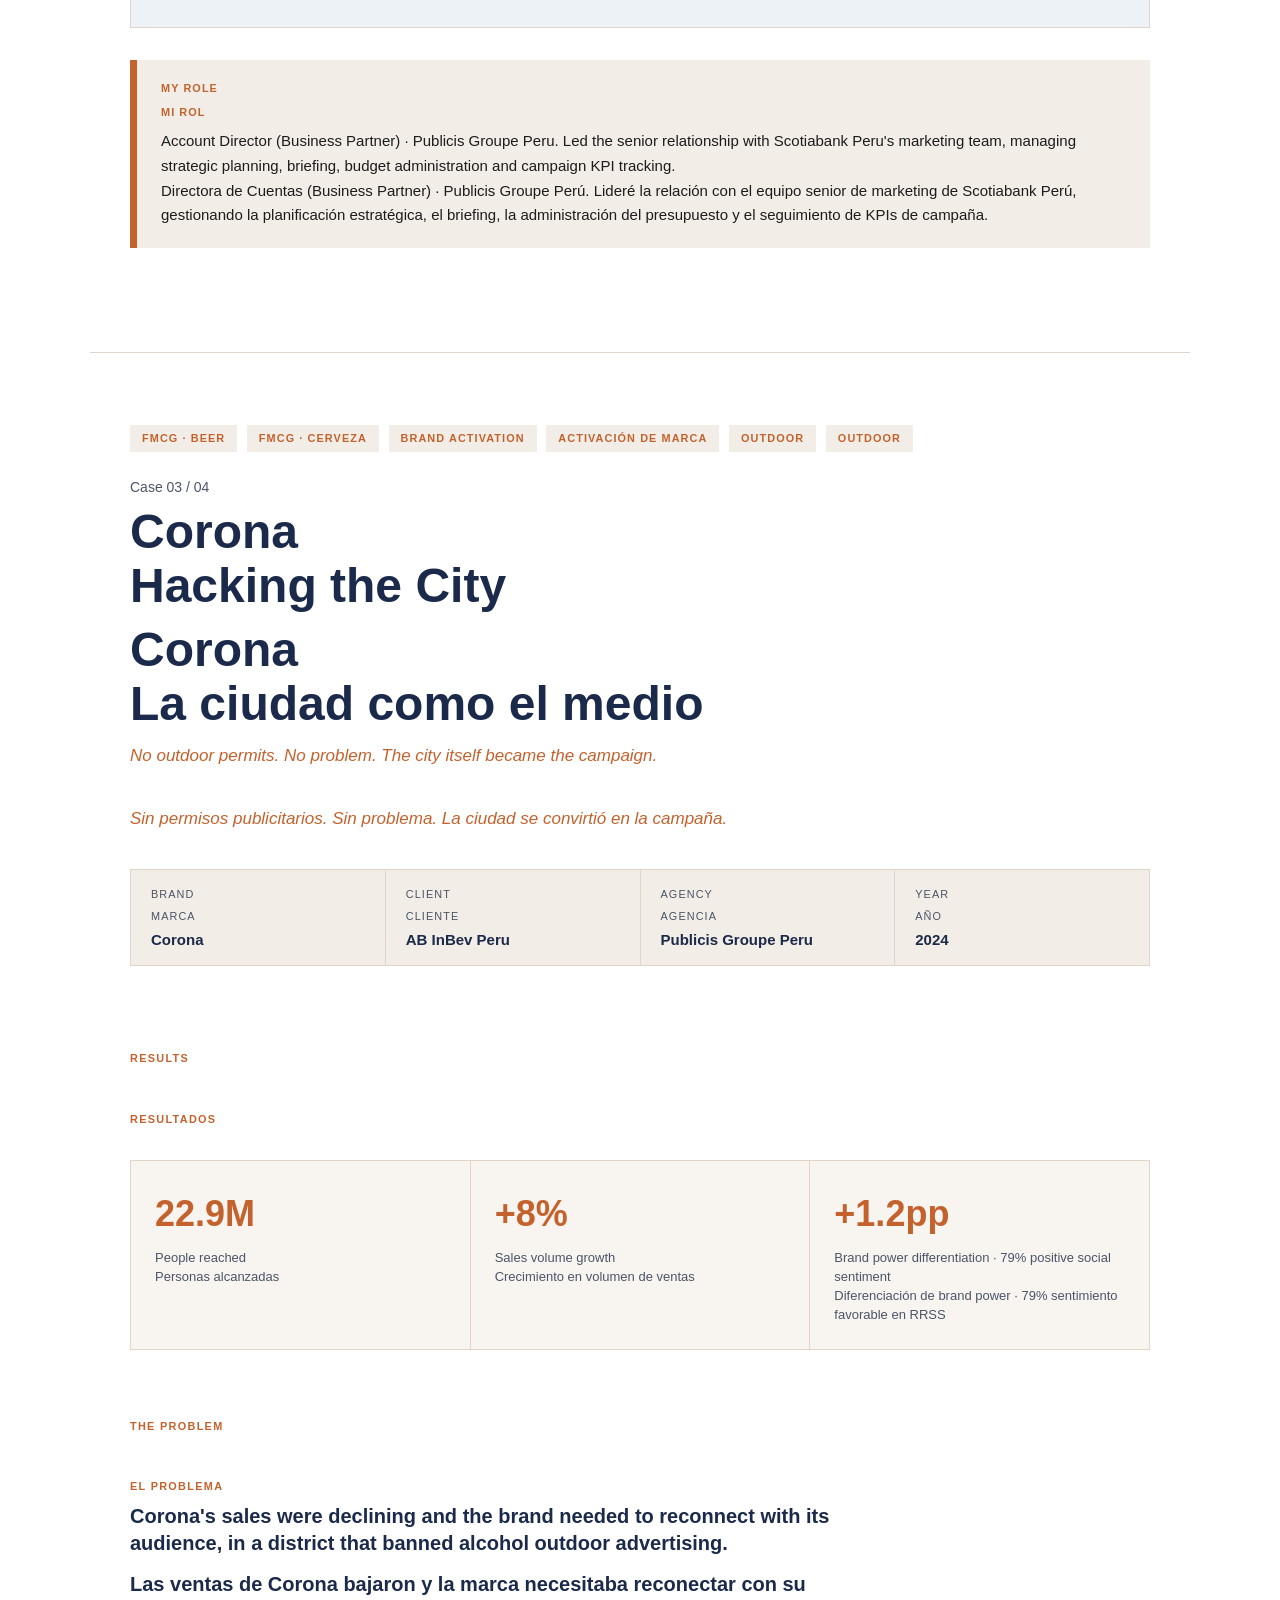
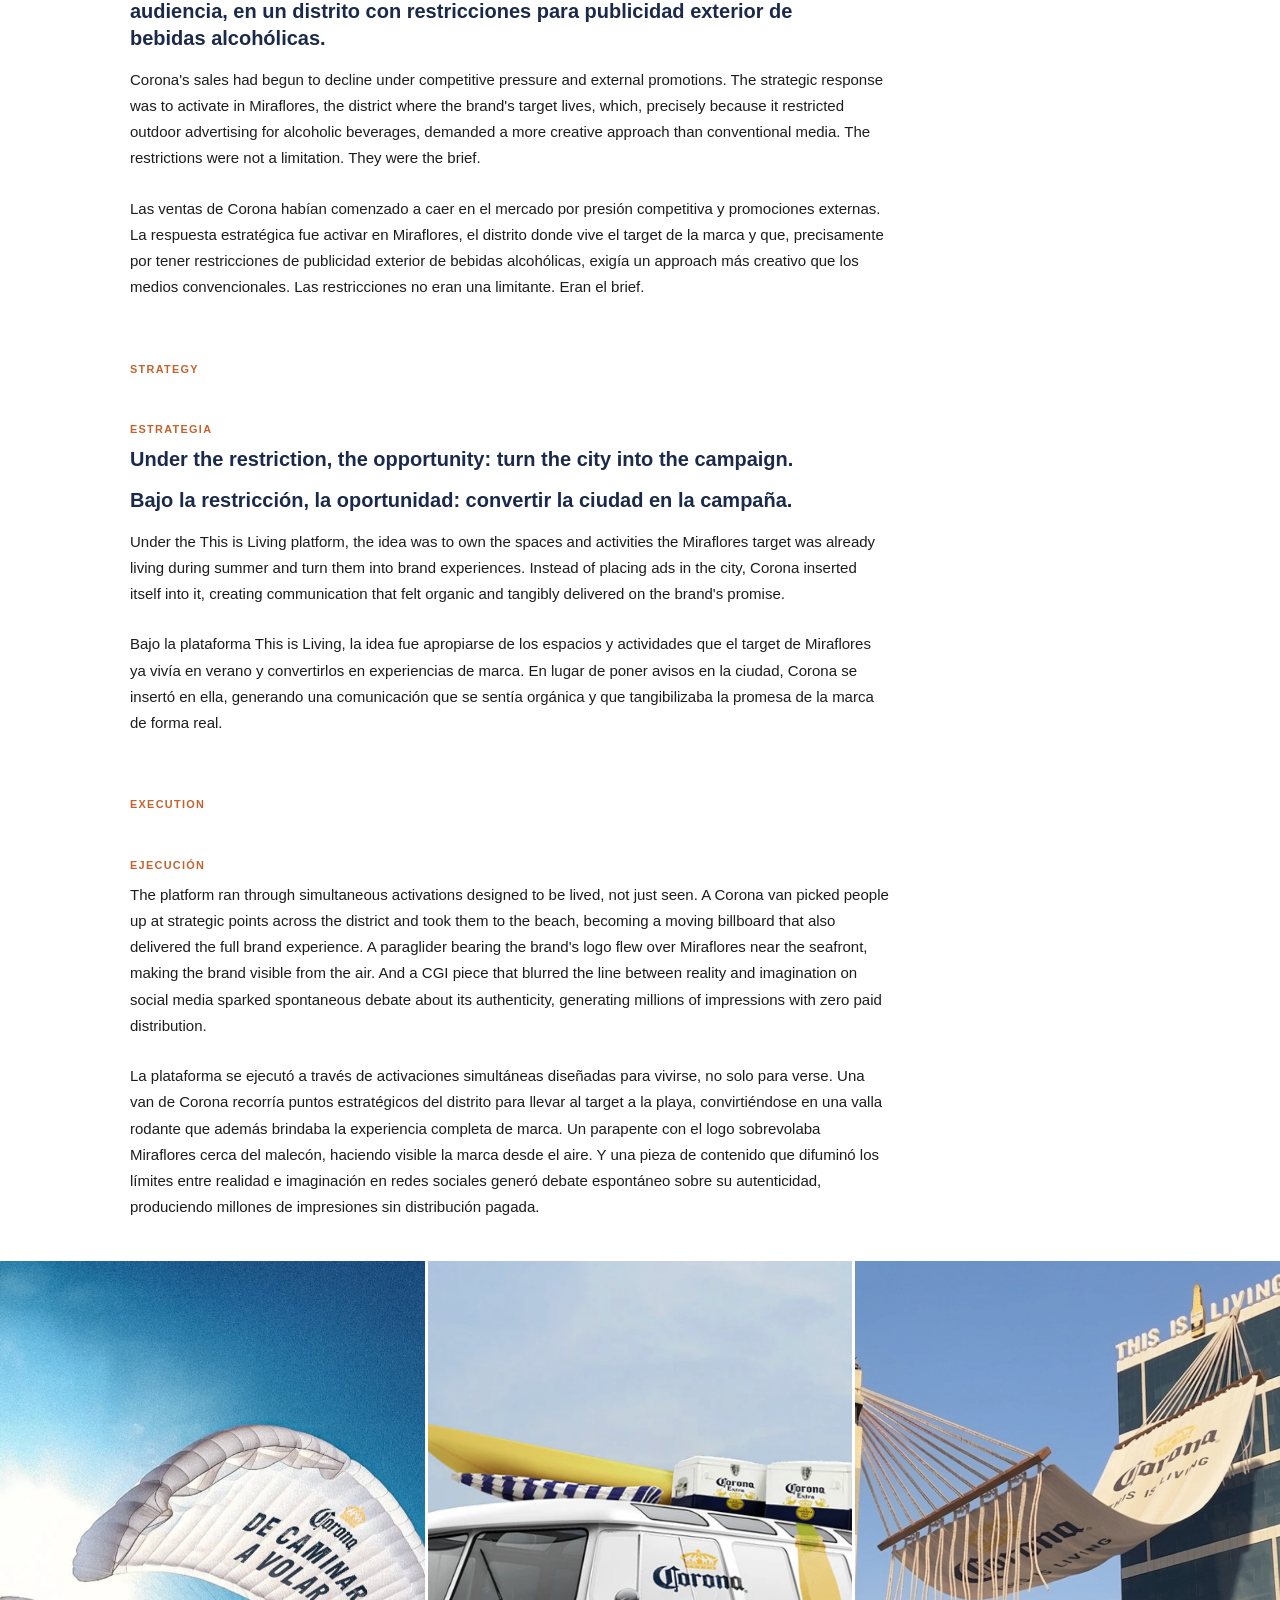
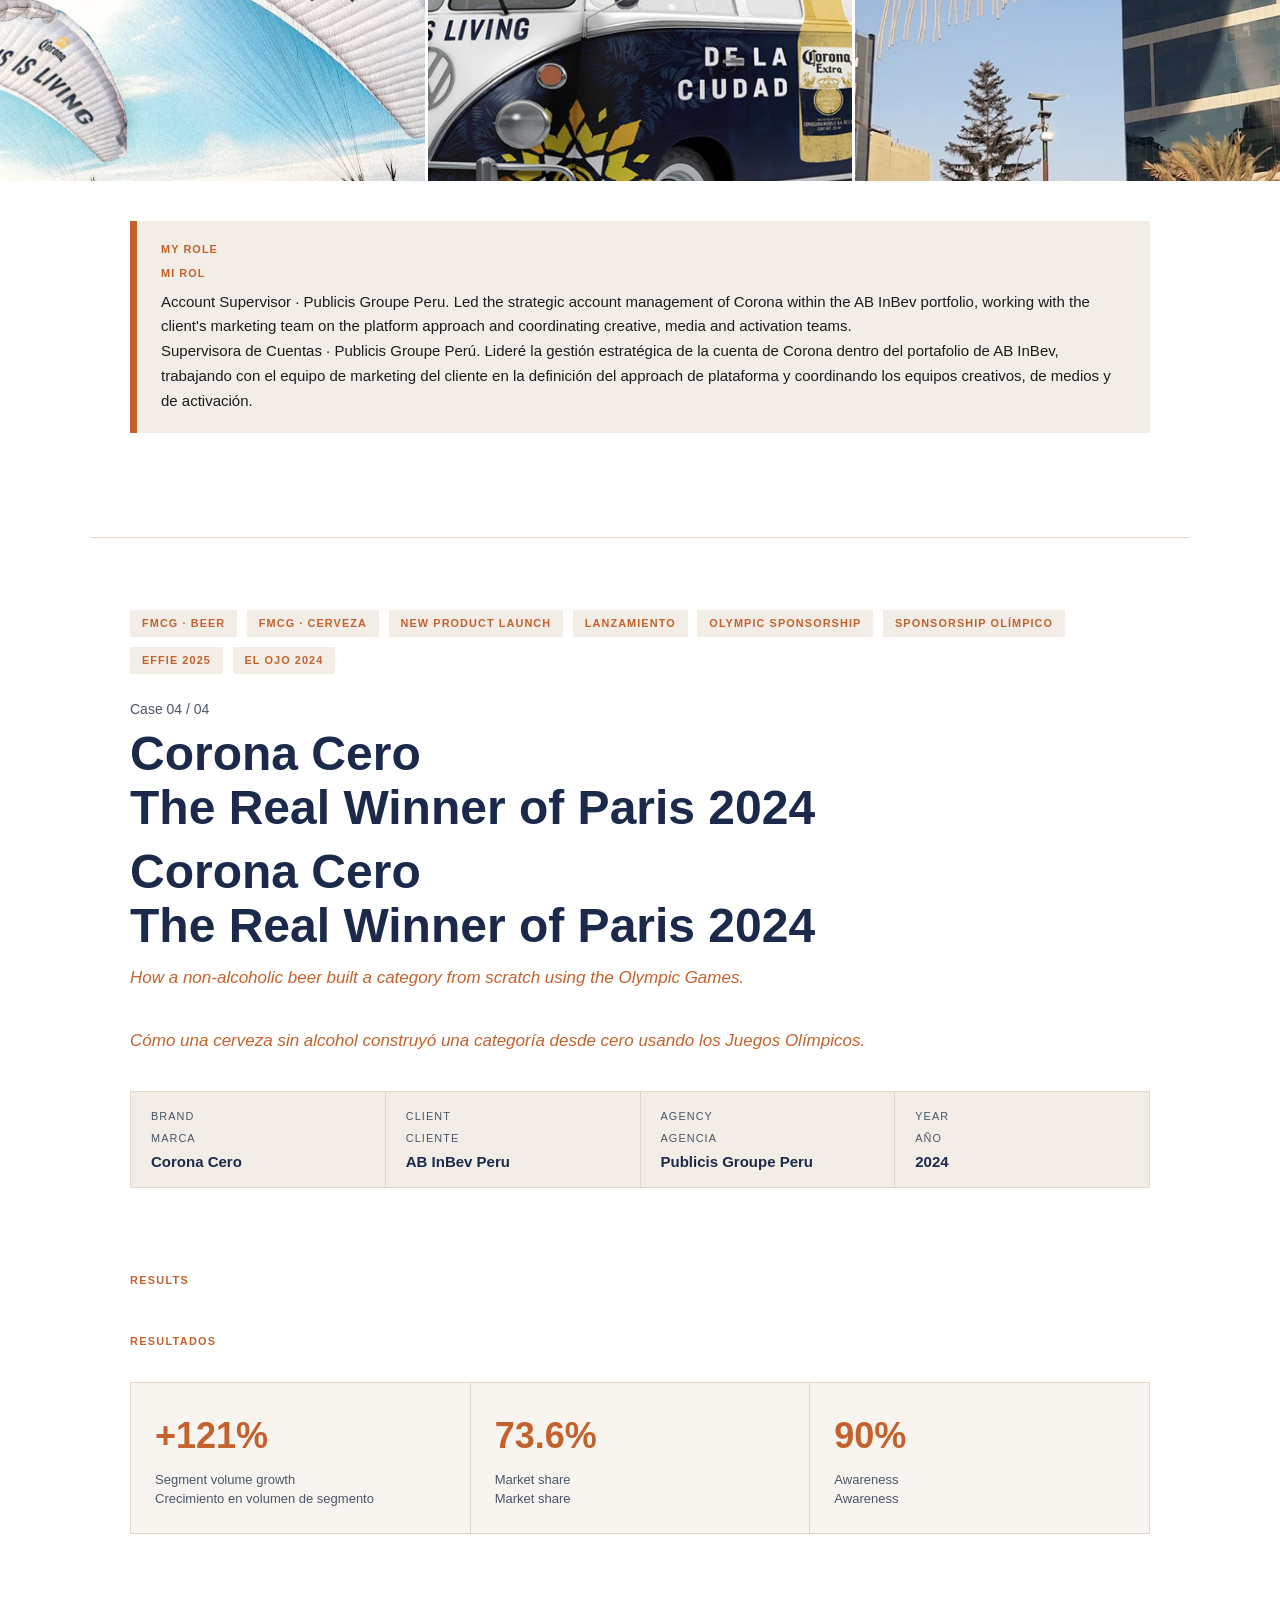
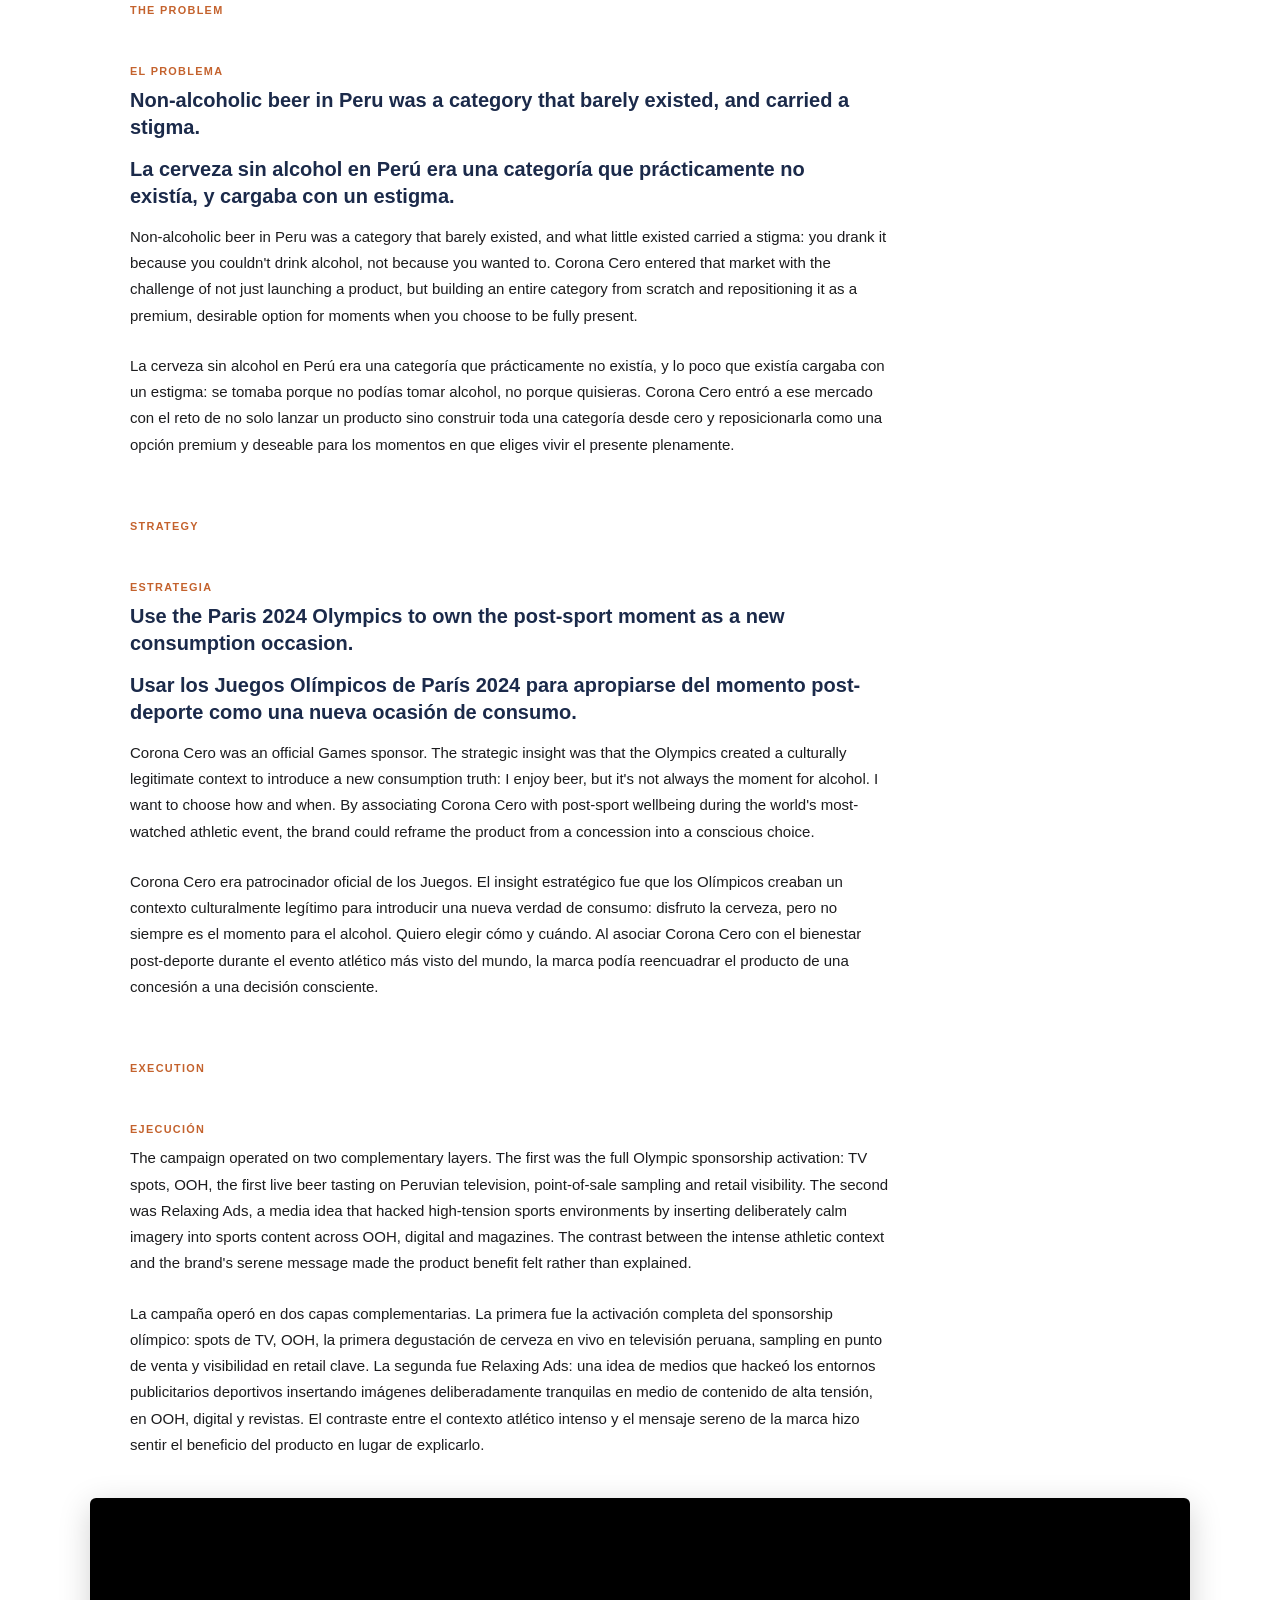
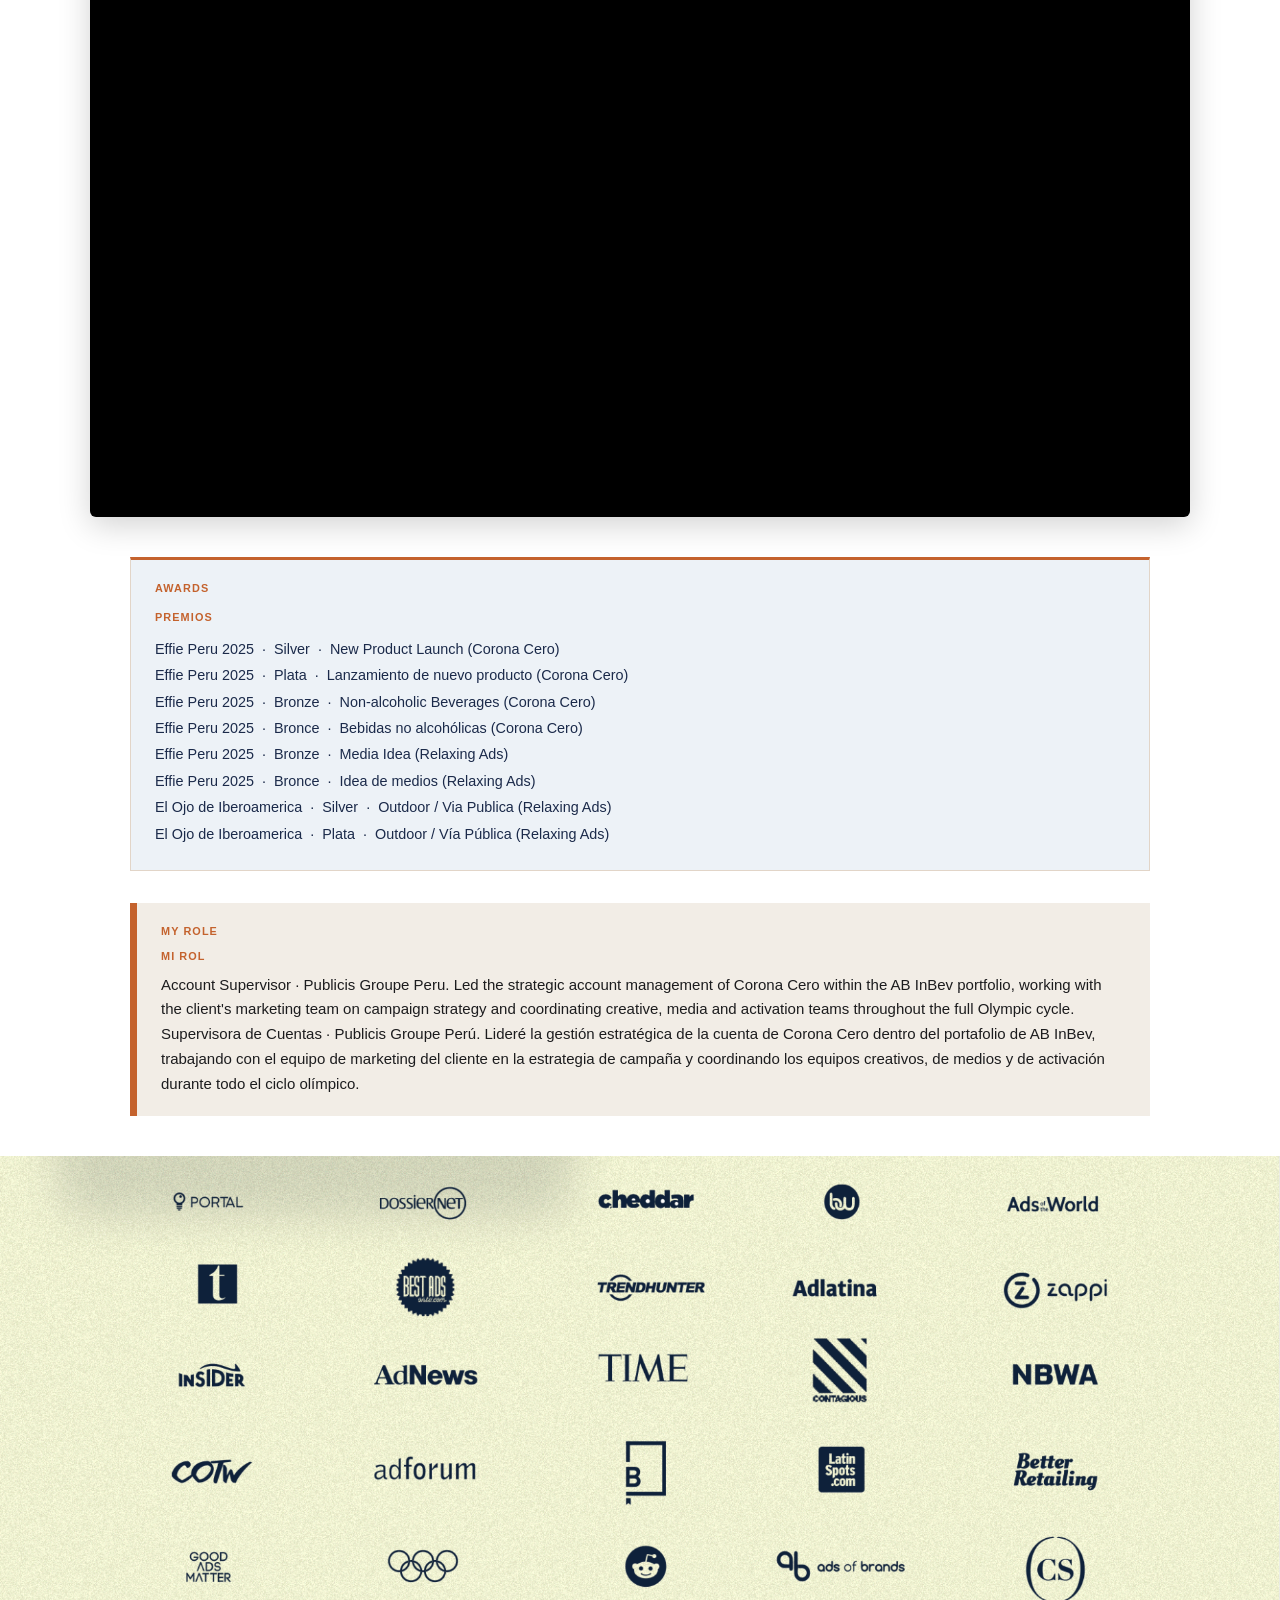
==== commit f3680294: "Add files via upload" ====
--- a/case-studies.html
+++ b/case-studies.html
@@ -272,7 +272,7 @@
 
     <!-- Earned media wall -->
     <div class="cs-press-wall">
-      <img src="amunas-press.jpg" alt="Cusqueña Amunas — global earned media coverage">
+      <img src="amunas-press.png" alt="Cusqueña Amunas — global earned media coverage">
     </div>
 
   </div><!-- /second bg -->
@@ -616,7 +616,7 @@
 
   <!-- Earned media wall — Relaxing Ads -->
   <div class="cs-press-wall">
-    <img src="coronacero-press.jpg" alt="Corona Cero Relaxing Ads — earned media coverage">
+    <img src="coronacero-press.png" alt="Corona Cero Relaxing Ads — earned media coverage">
   </div>
 
 </div><!-- /case04 -->
--- a/style.css
+++ b/style.css
@@ -930,6 +930,78 @@
 
 .contact-cta { margin-top: 2.5rem; }
 
+/* ── BRAND LOGO STRIP ───────────────────────────────────────────────────── */
+.brands-strip {
+  background: var(--warm);
+  border-top: 1px solid var(--border);
+  padding: 3.5rem 2.5rem;
+  text-align: center;
+}
+
+.brands-label {
+  font-size: 0.7rem;
+  letter-spacing: 0.14em;
+  text-transform: uppercase;
+  color: var(--gray);
+  font-weight: 500;
+  margin-bottom: 2.25rem;
+}
+
+.brands-grid {
+  display: flex;
+  flex-wrap: wrap;
+  align-items: center;
+  justify-content: center;
+  gap: 2rem 3.5rem;
+  max-width: var(--max-w);
+  margin: 0 auto;
+}
+
+.brand-logo {
+  display: flex;
+  align-items: center;
+  justify-content: center;
+  list-style: none;
+}
+
+/* Light-bg logos — multiply removes white background on cream */
+.brand-logo--light img {
+  height: 44px;
+  width: auto;
+  max-width: 160px;
+  object-fit: contain;
+  display: block;
+  opacity: 0.72;
+  mix-blend-mode: multiply;
+  transition: opacity 0.2s ease;
+}
+.brand-logo--light img:hover { opacity: 1; }
+
+/* Dark-bg logos — navy pill so black backdrop looks intentional */
+.brand-logo--dark {
+  background: var(--navy);
+  border-radius: 8px;
+  padding: 0.6rem 1.25rem;
+}
+.brand-logo--dark img {
+  height: 44px;
+  width: auto;
+  max-width: 160px;
+  object-fit: contain;
+  display: block;
+  opacity: 0.8;
+  mix-blend-mode: screen;
+  transition: opacity 0.2s ease;
+}
+.brand-logo--dark img:hover { opacity: 1; }
+
+@media (max-width: 768px) {
+  .brands-strip { padding: 2.5rem 1.25rem; }
+  .brands-grid { gap: 1.5rem 2.5rem; }
+  .brand-logo--light img,
+  .brand-logo--dark img { height: 36px; max-width: 120px; }
+}
+
 /* ── FOOTER ─────────────────────────────────────────────────────────────── */
 footer {
   background: var(--navy);
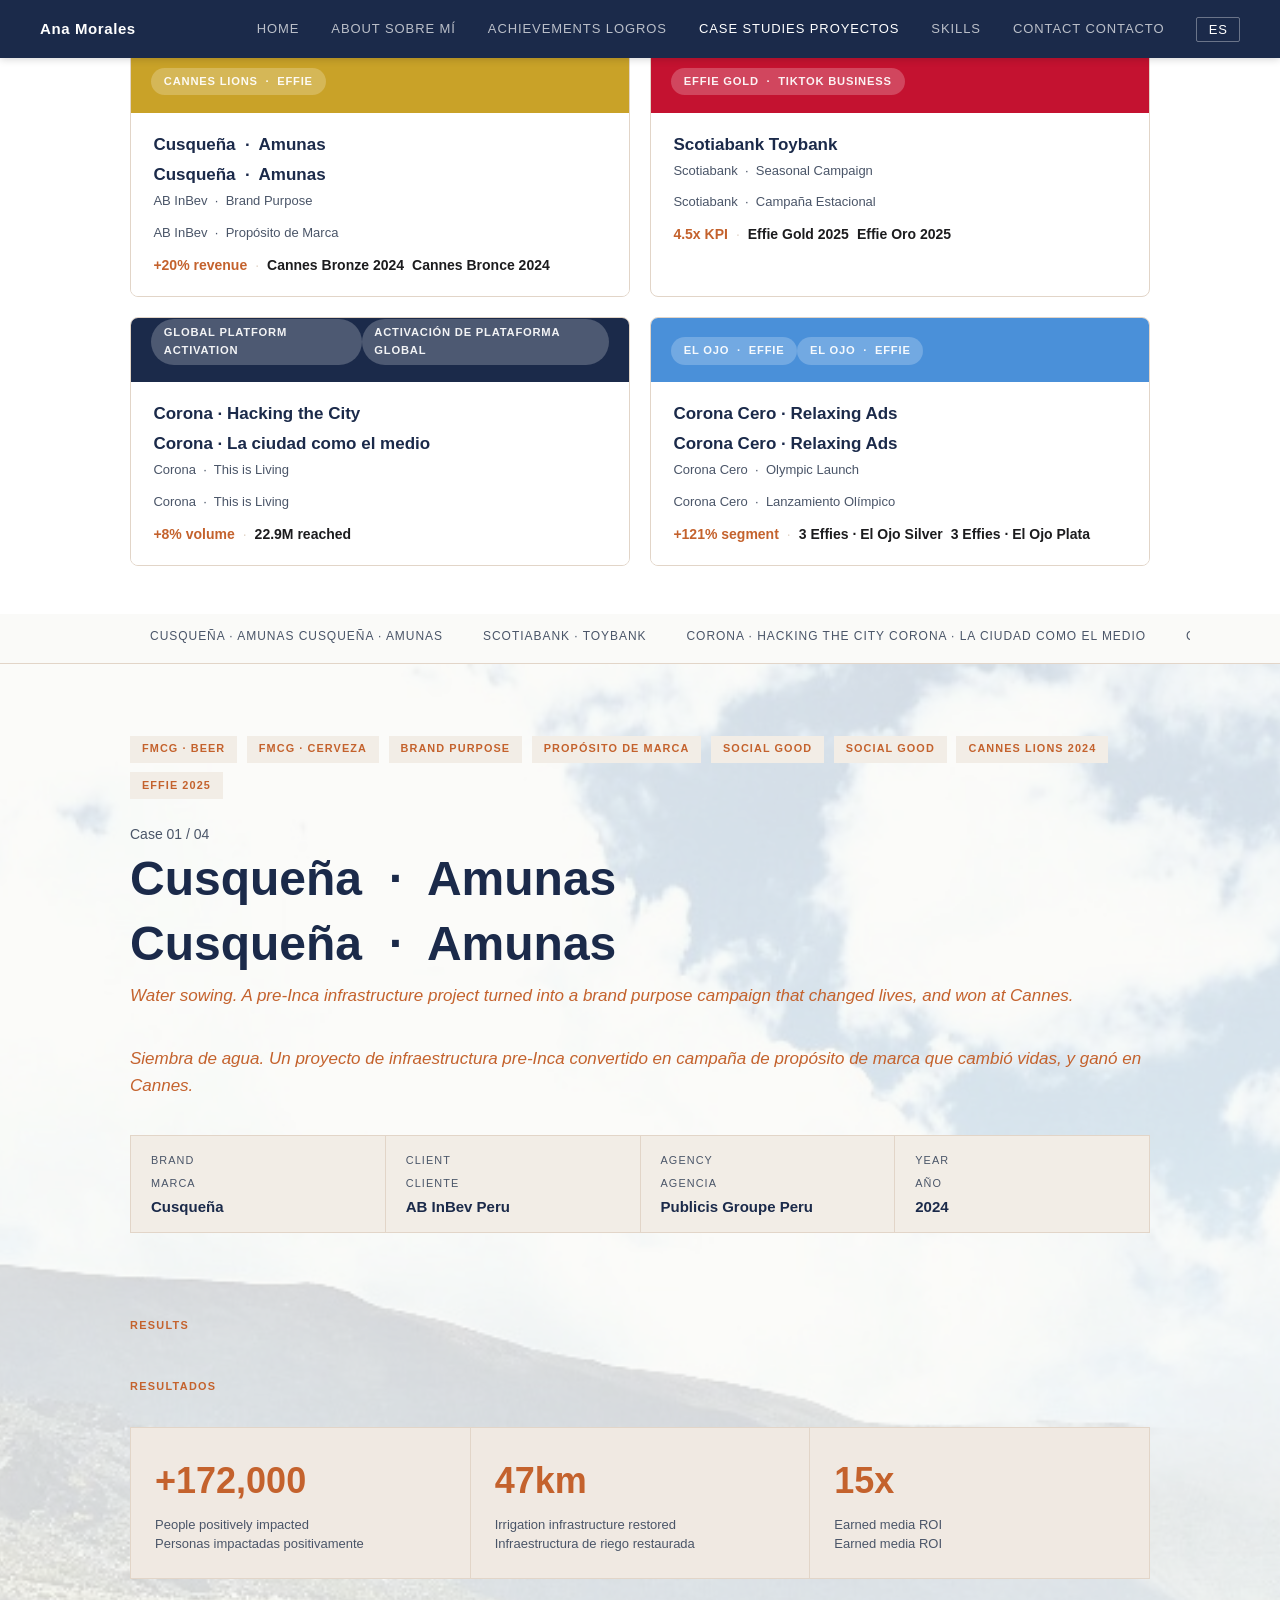
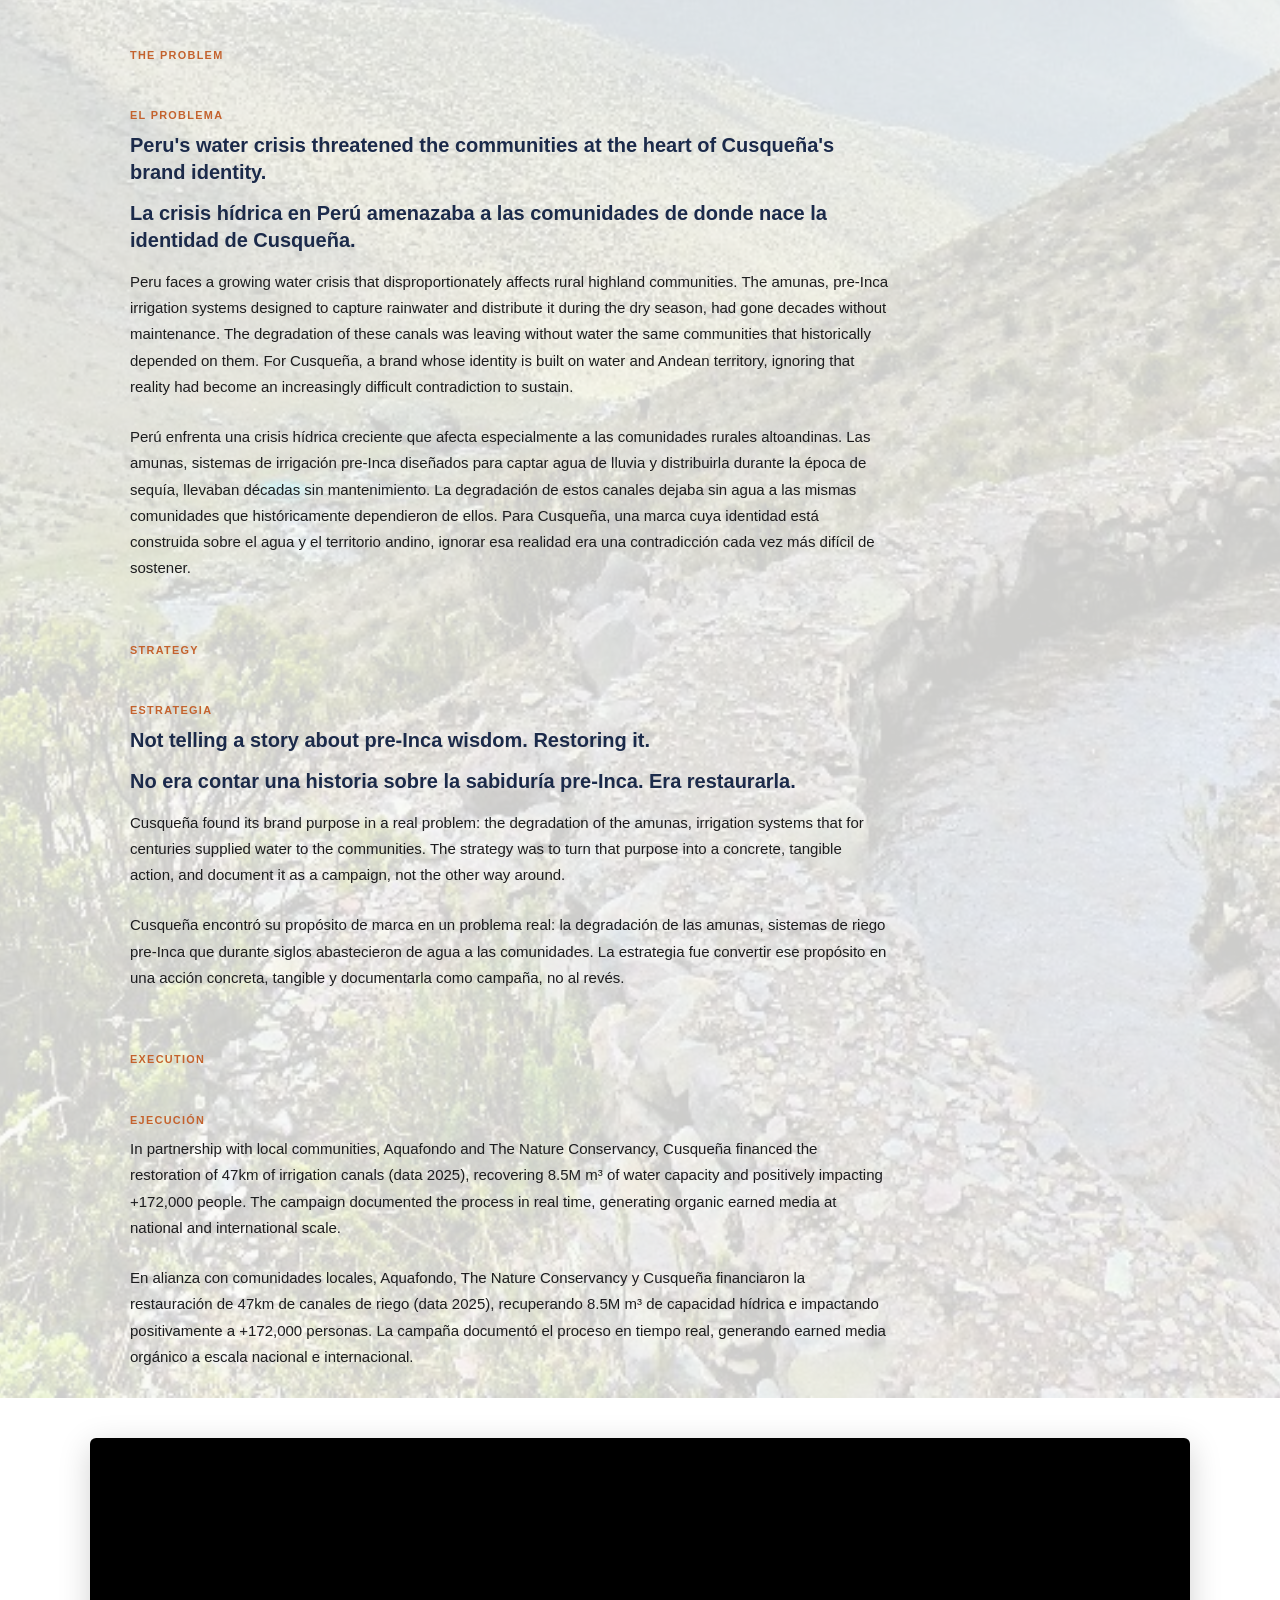
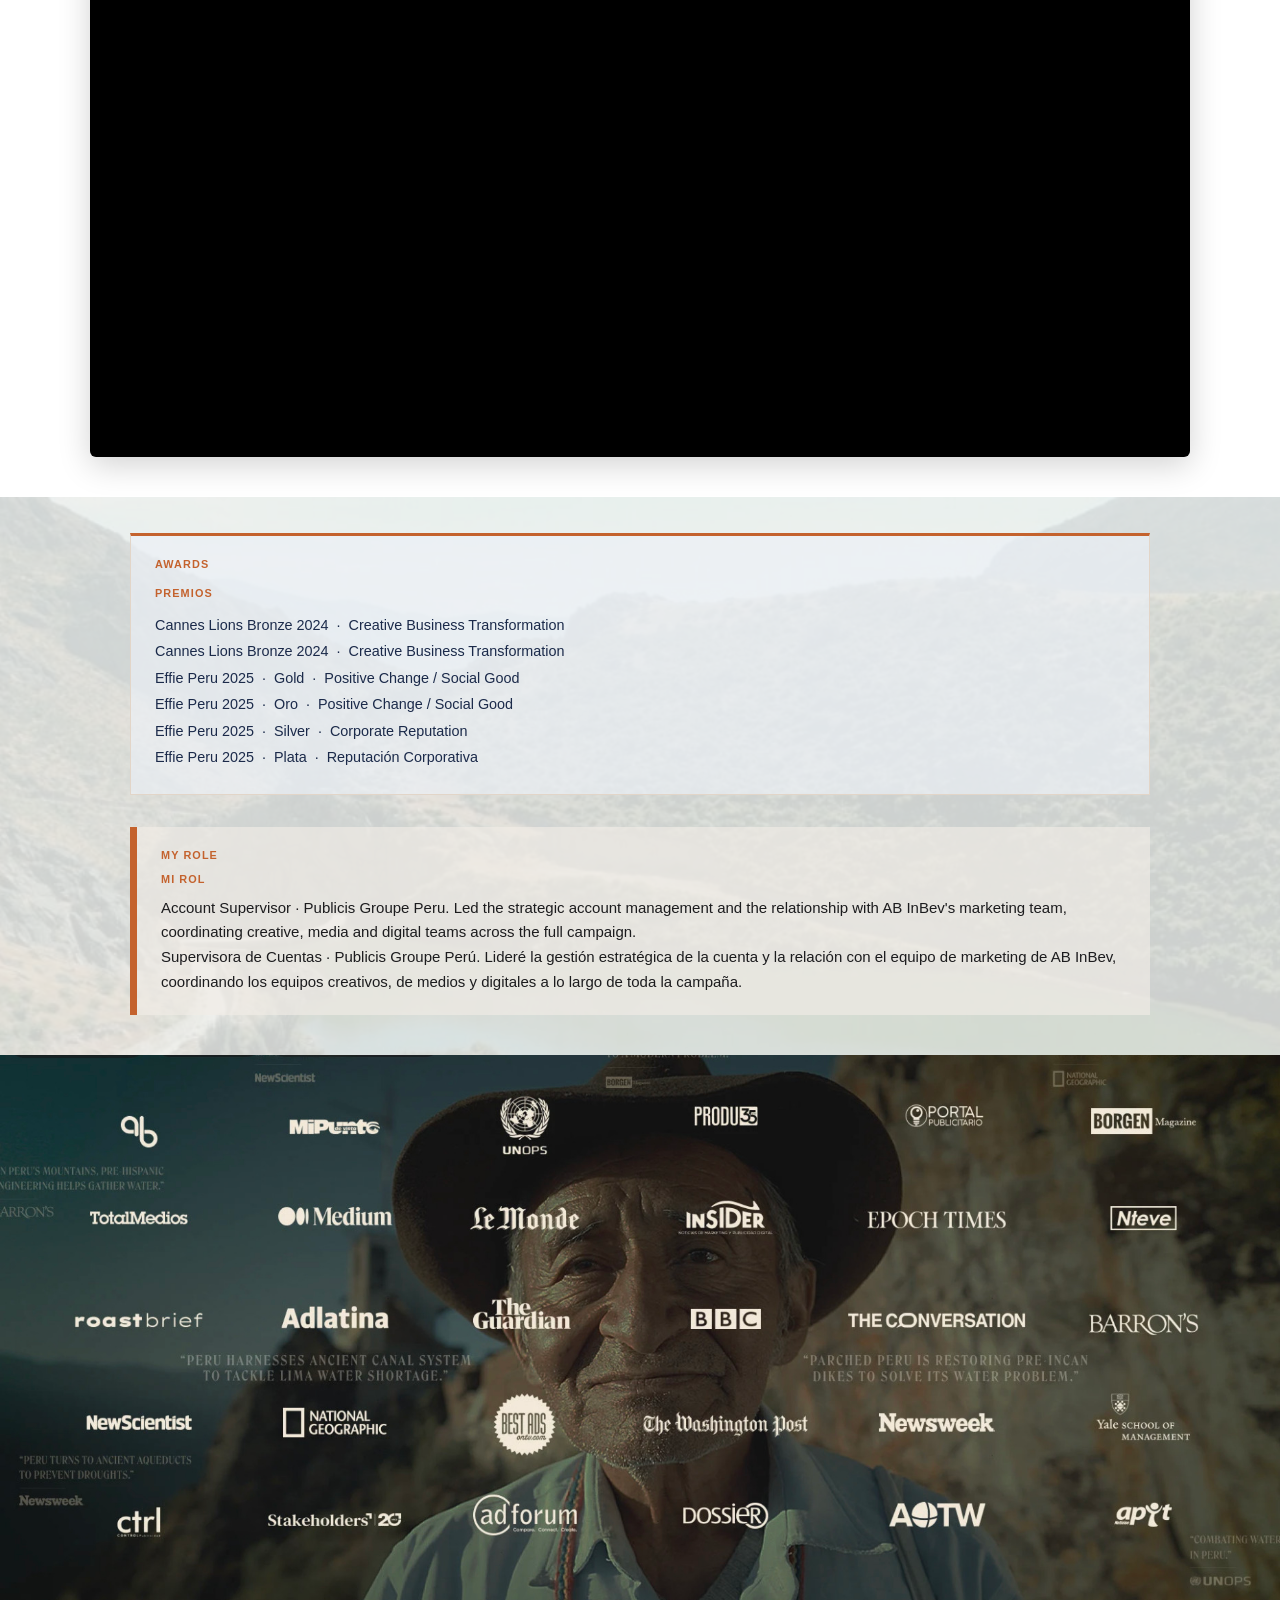
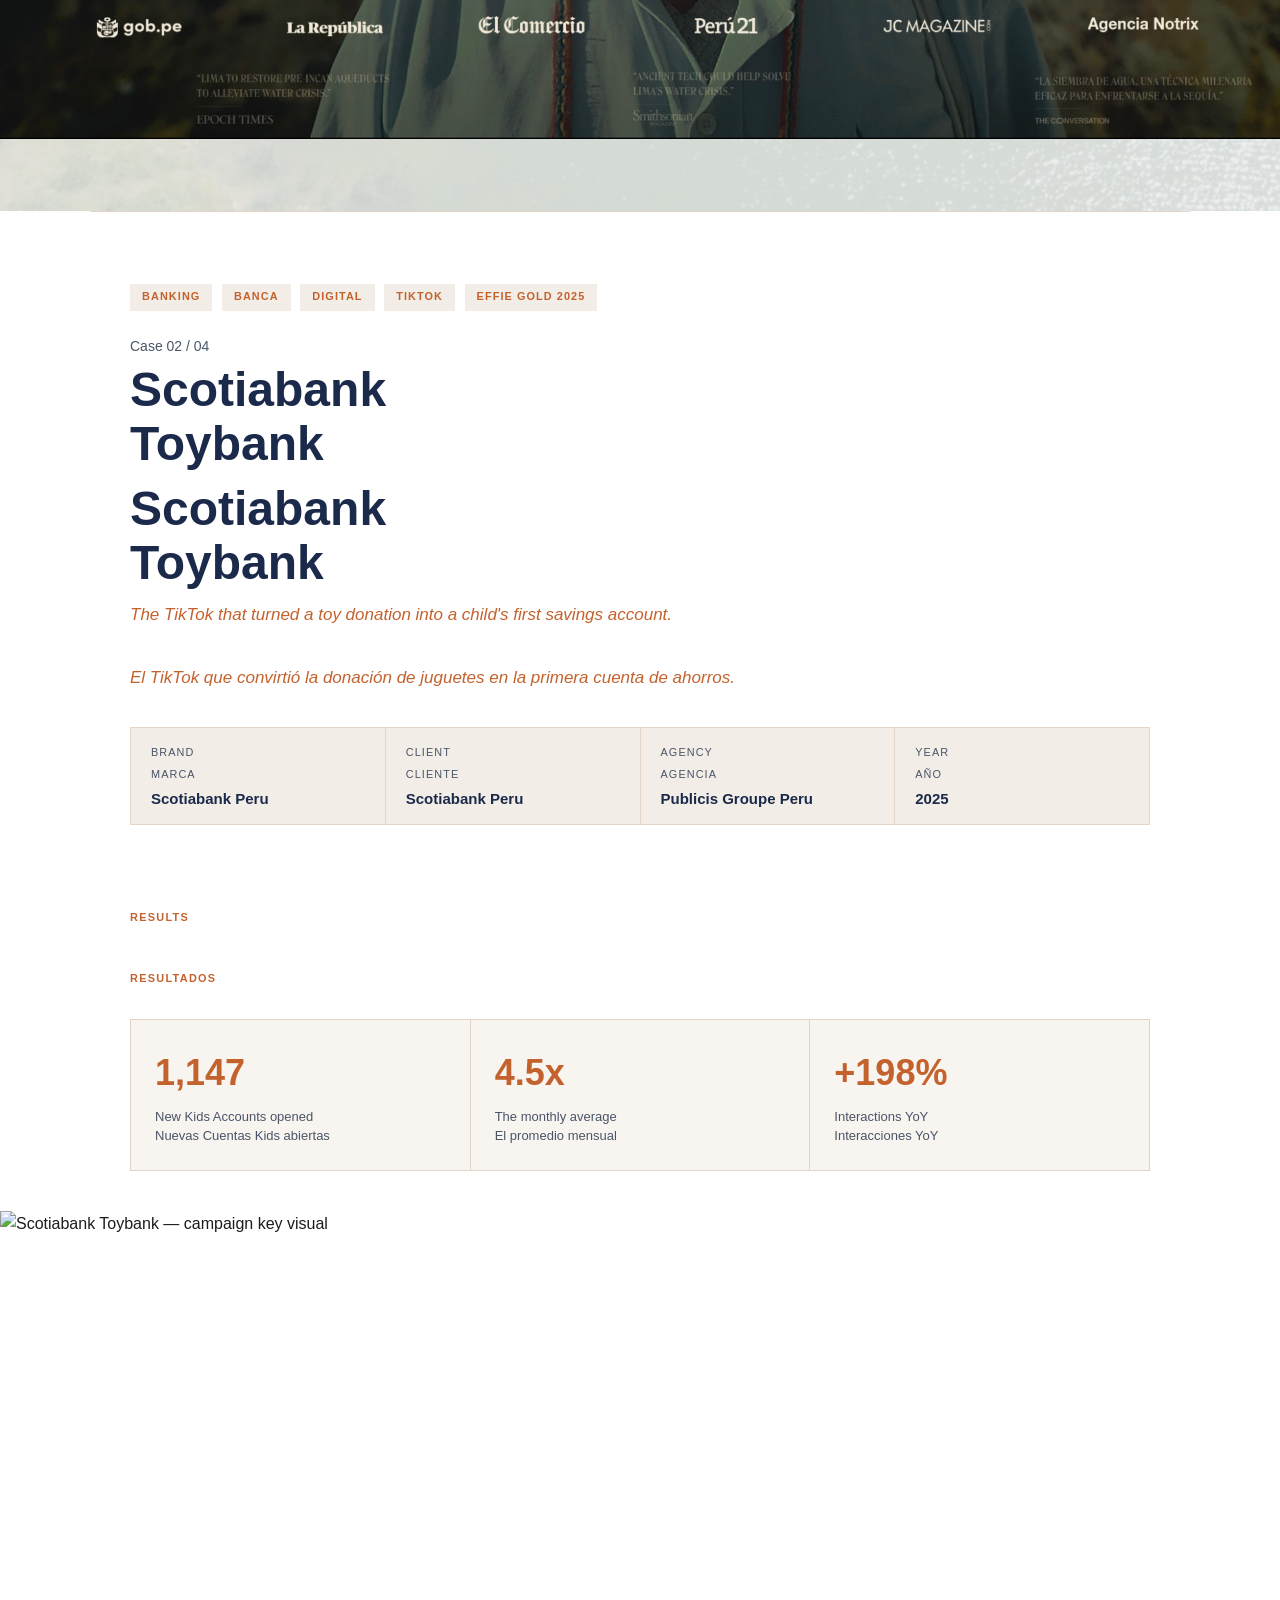
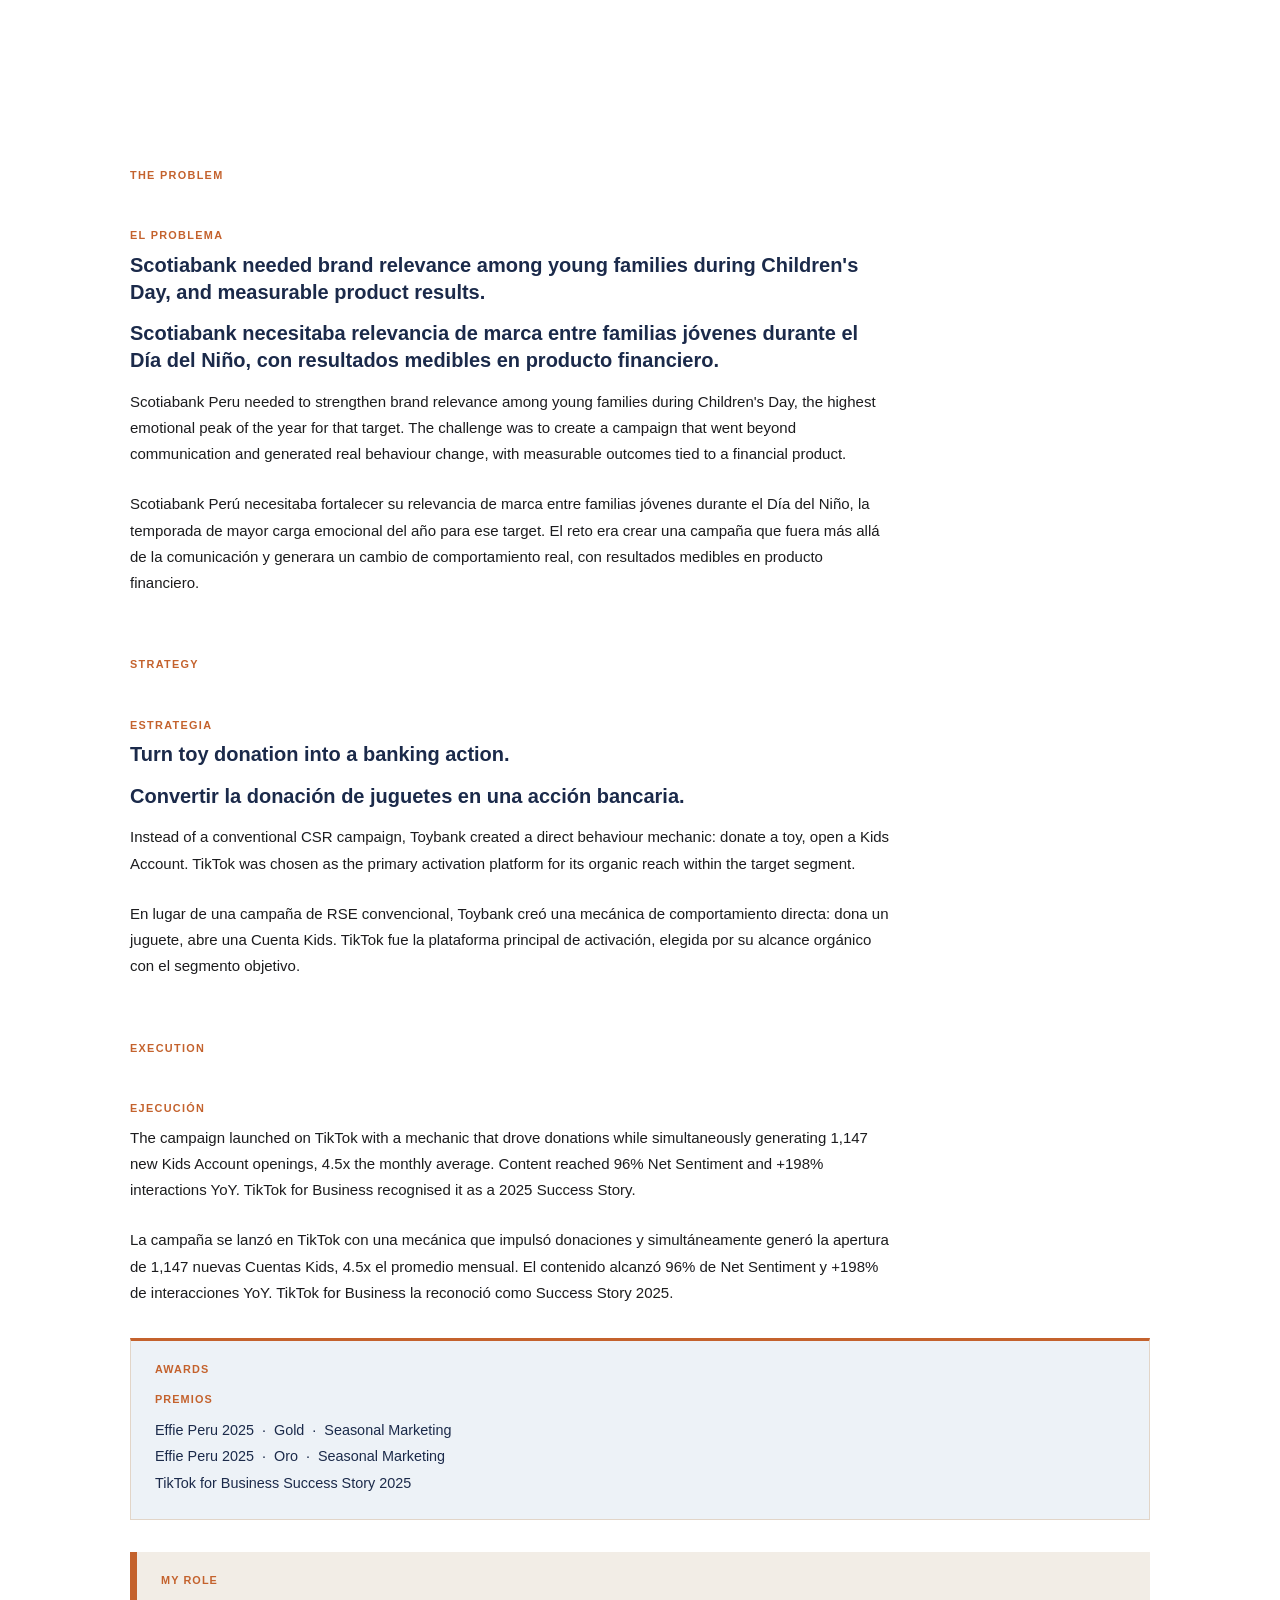
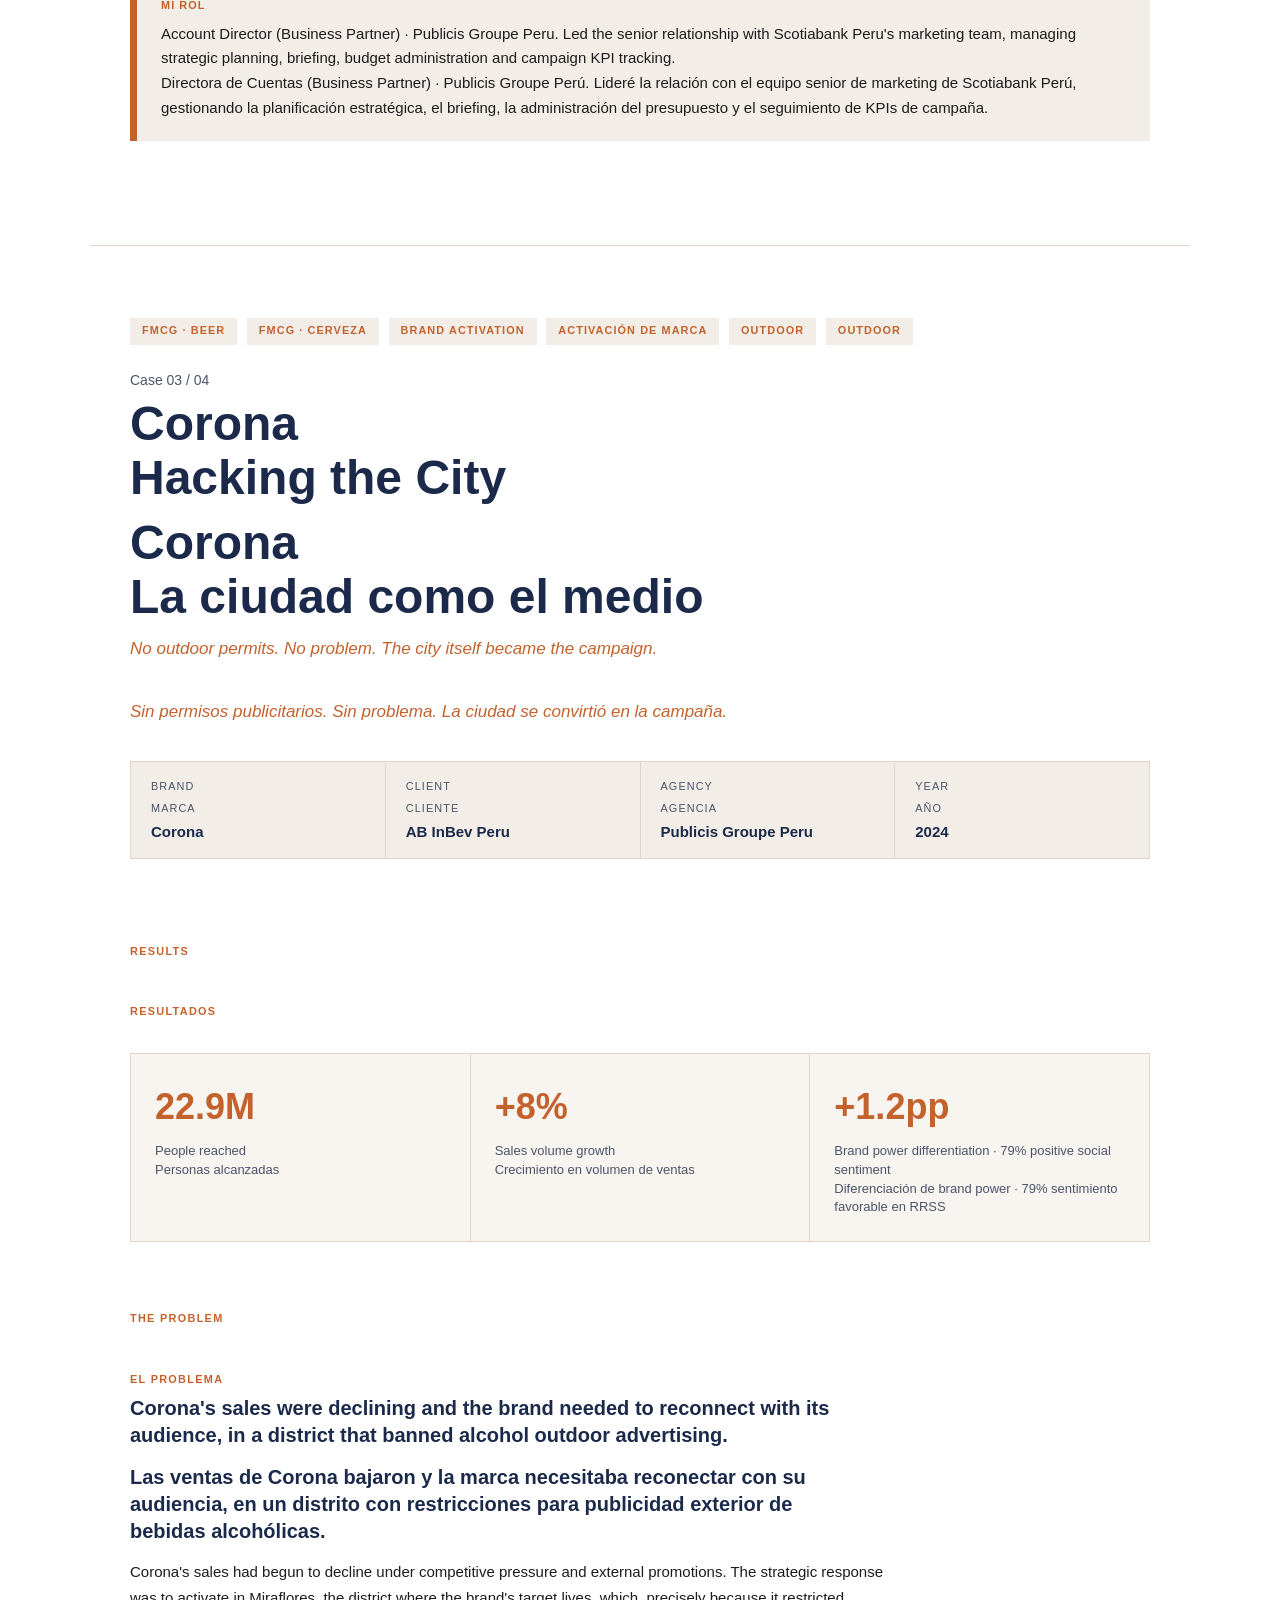
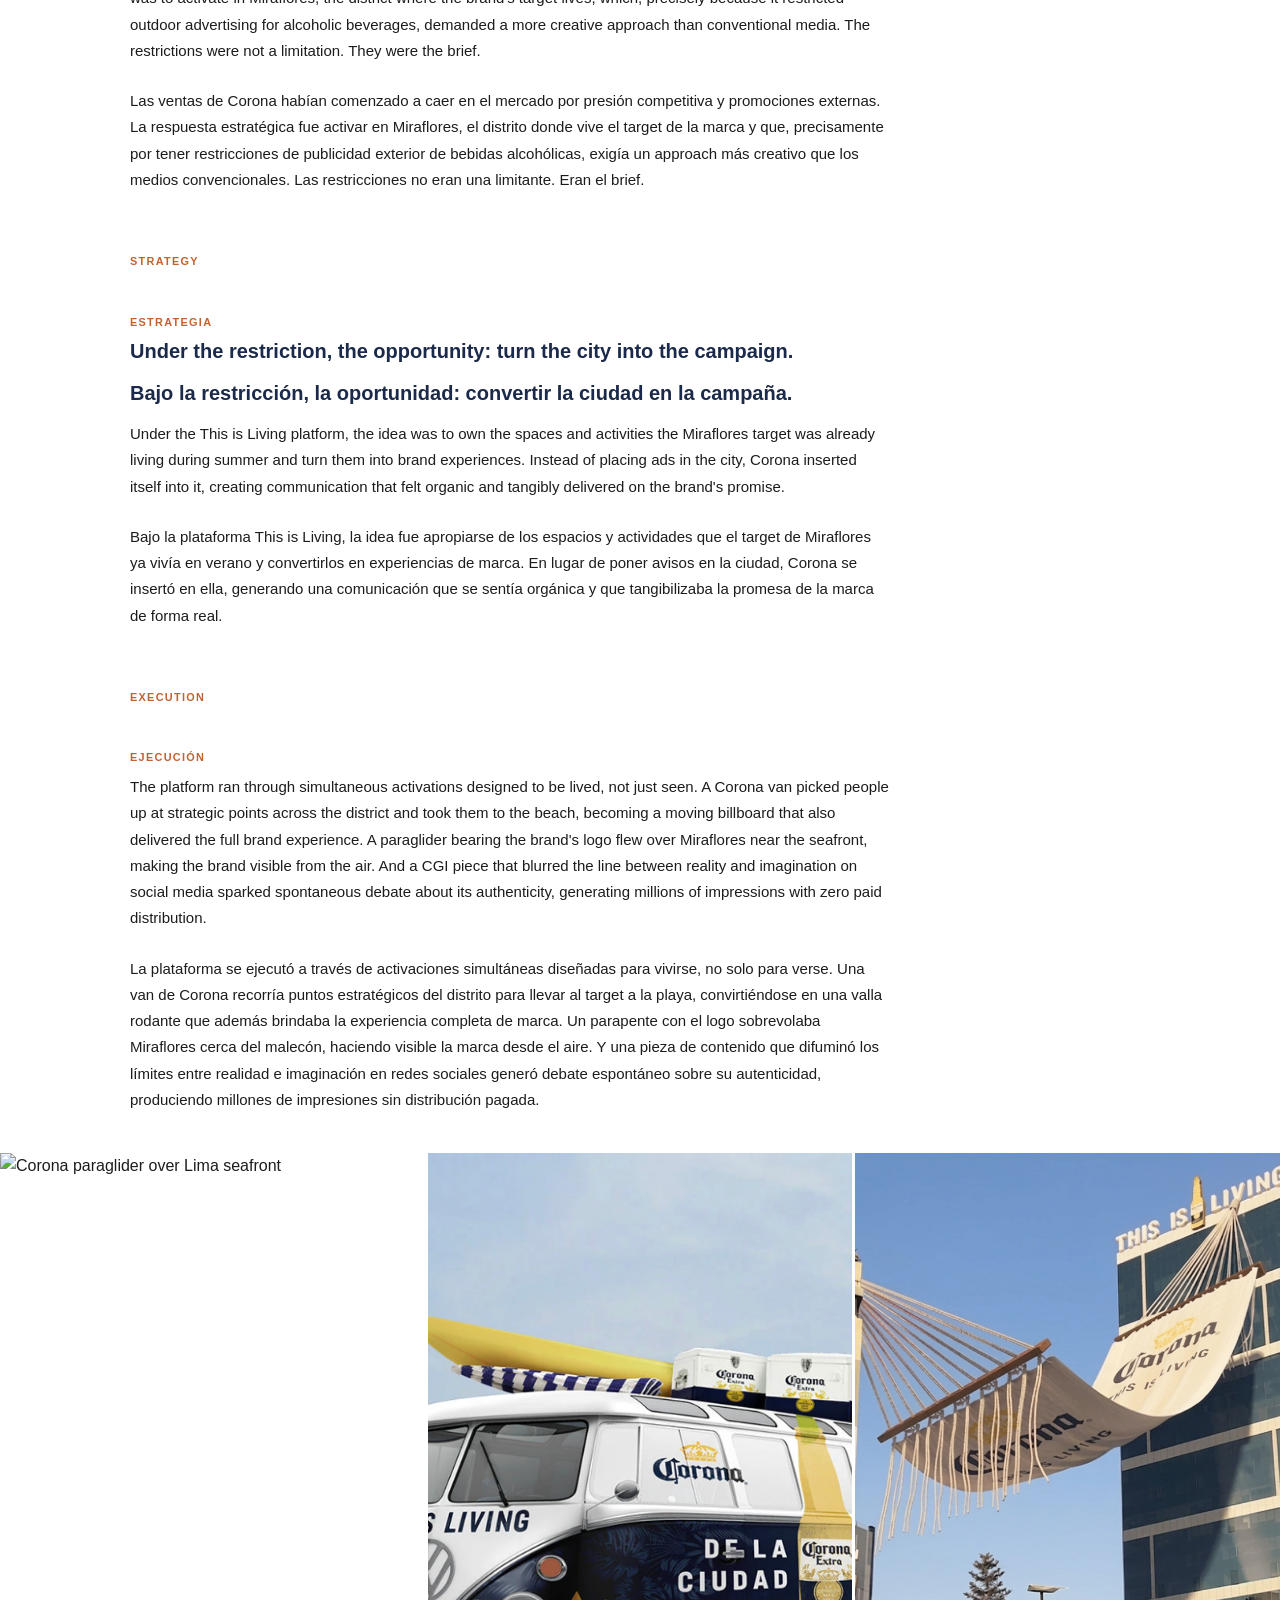
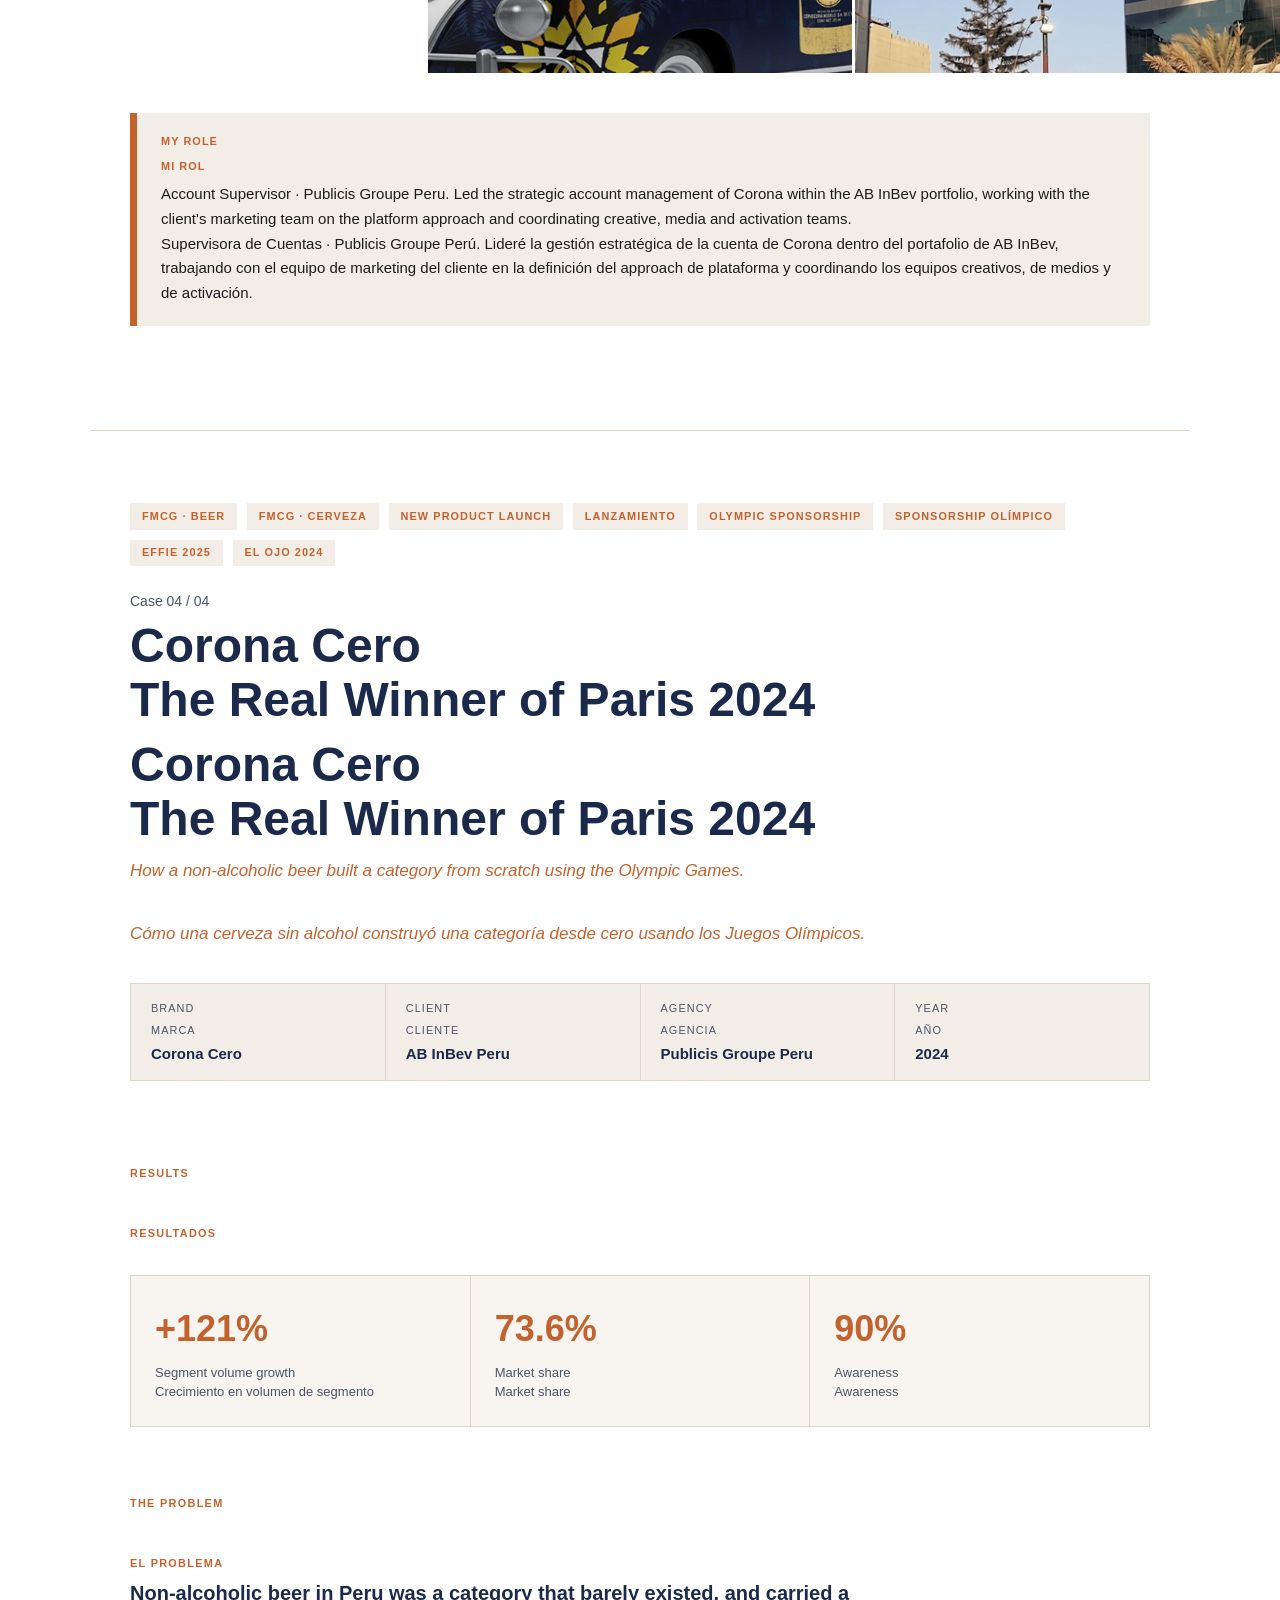
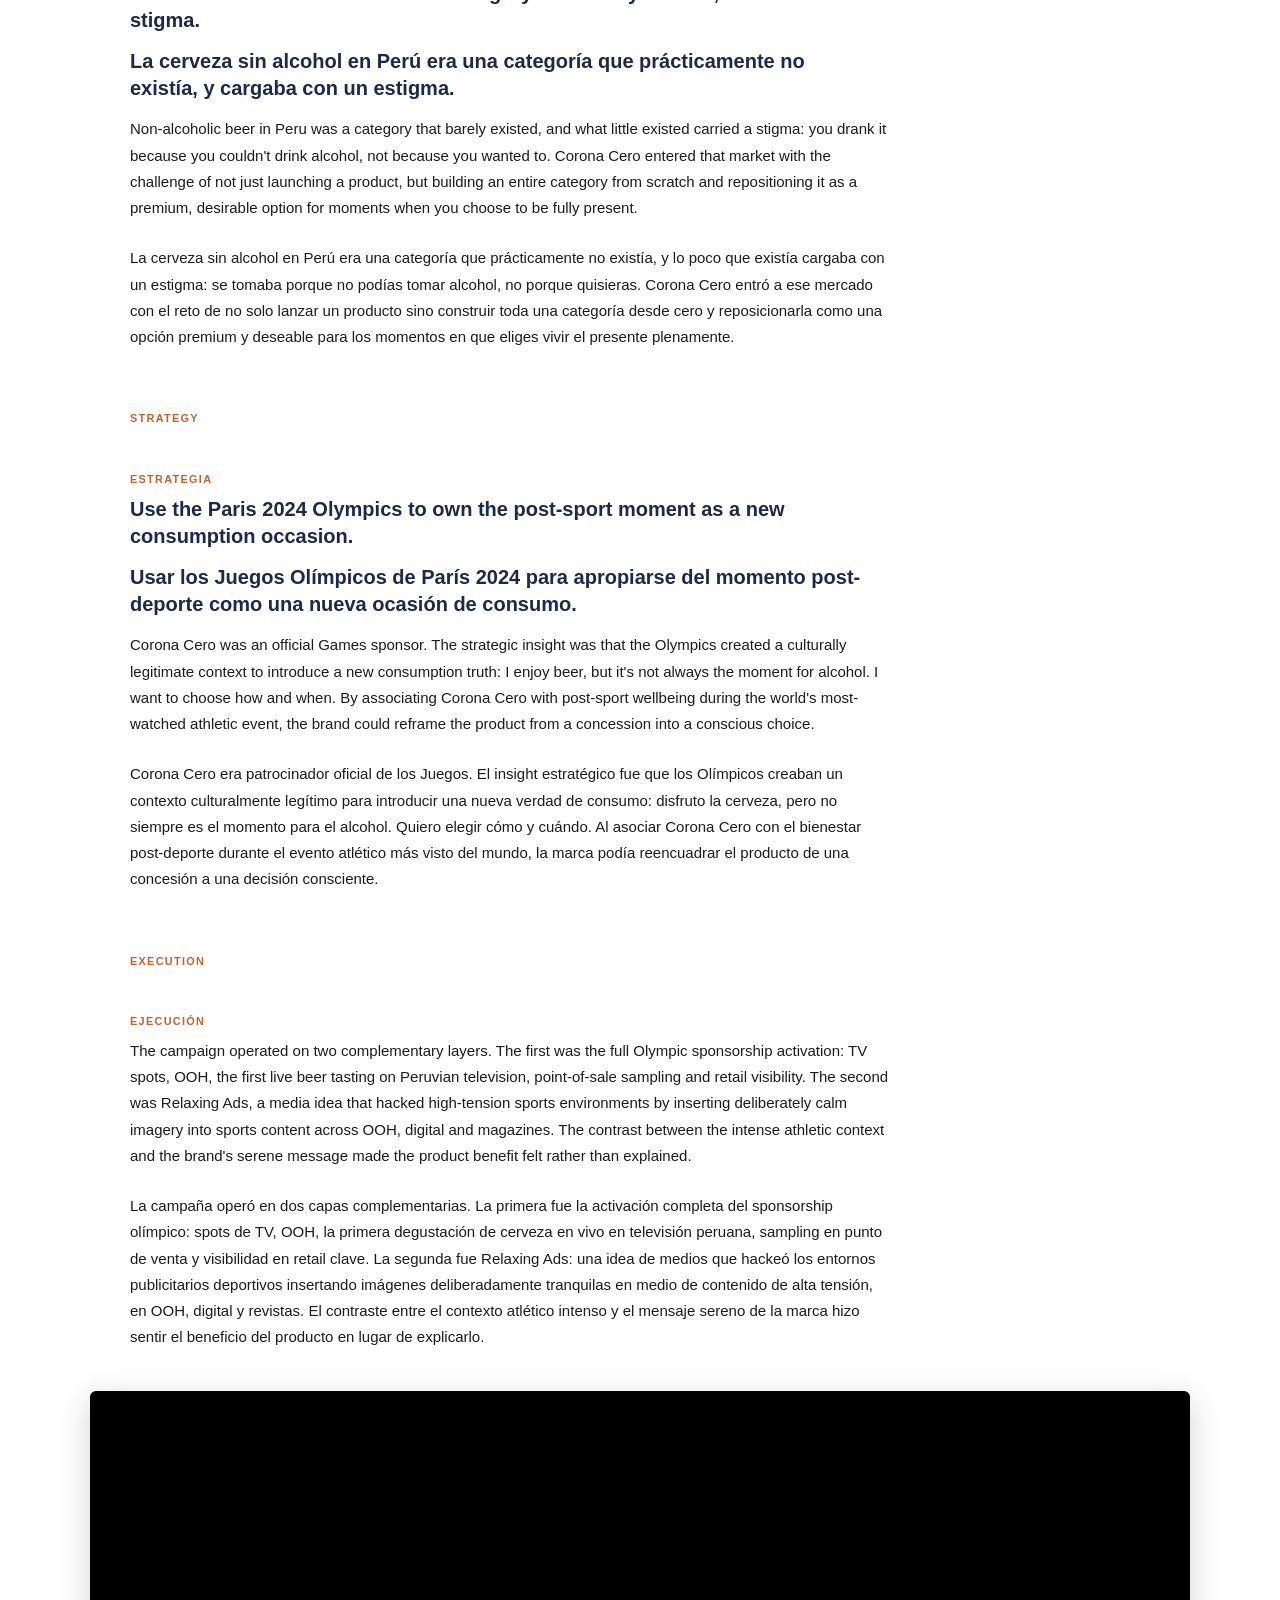
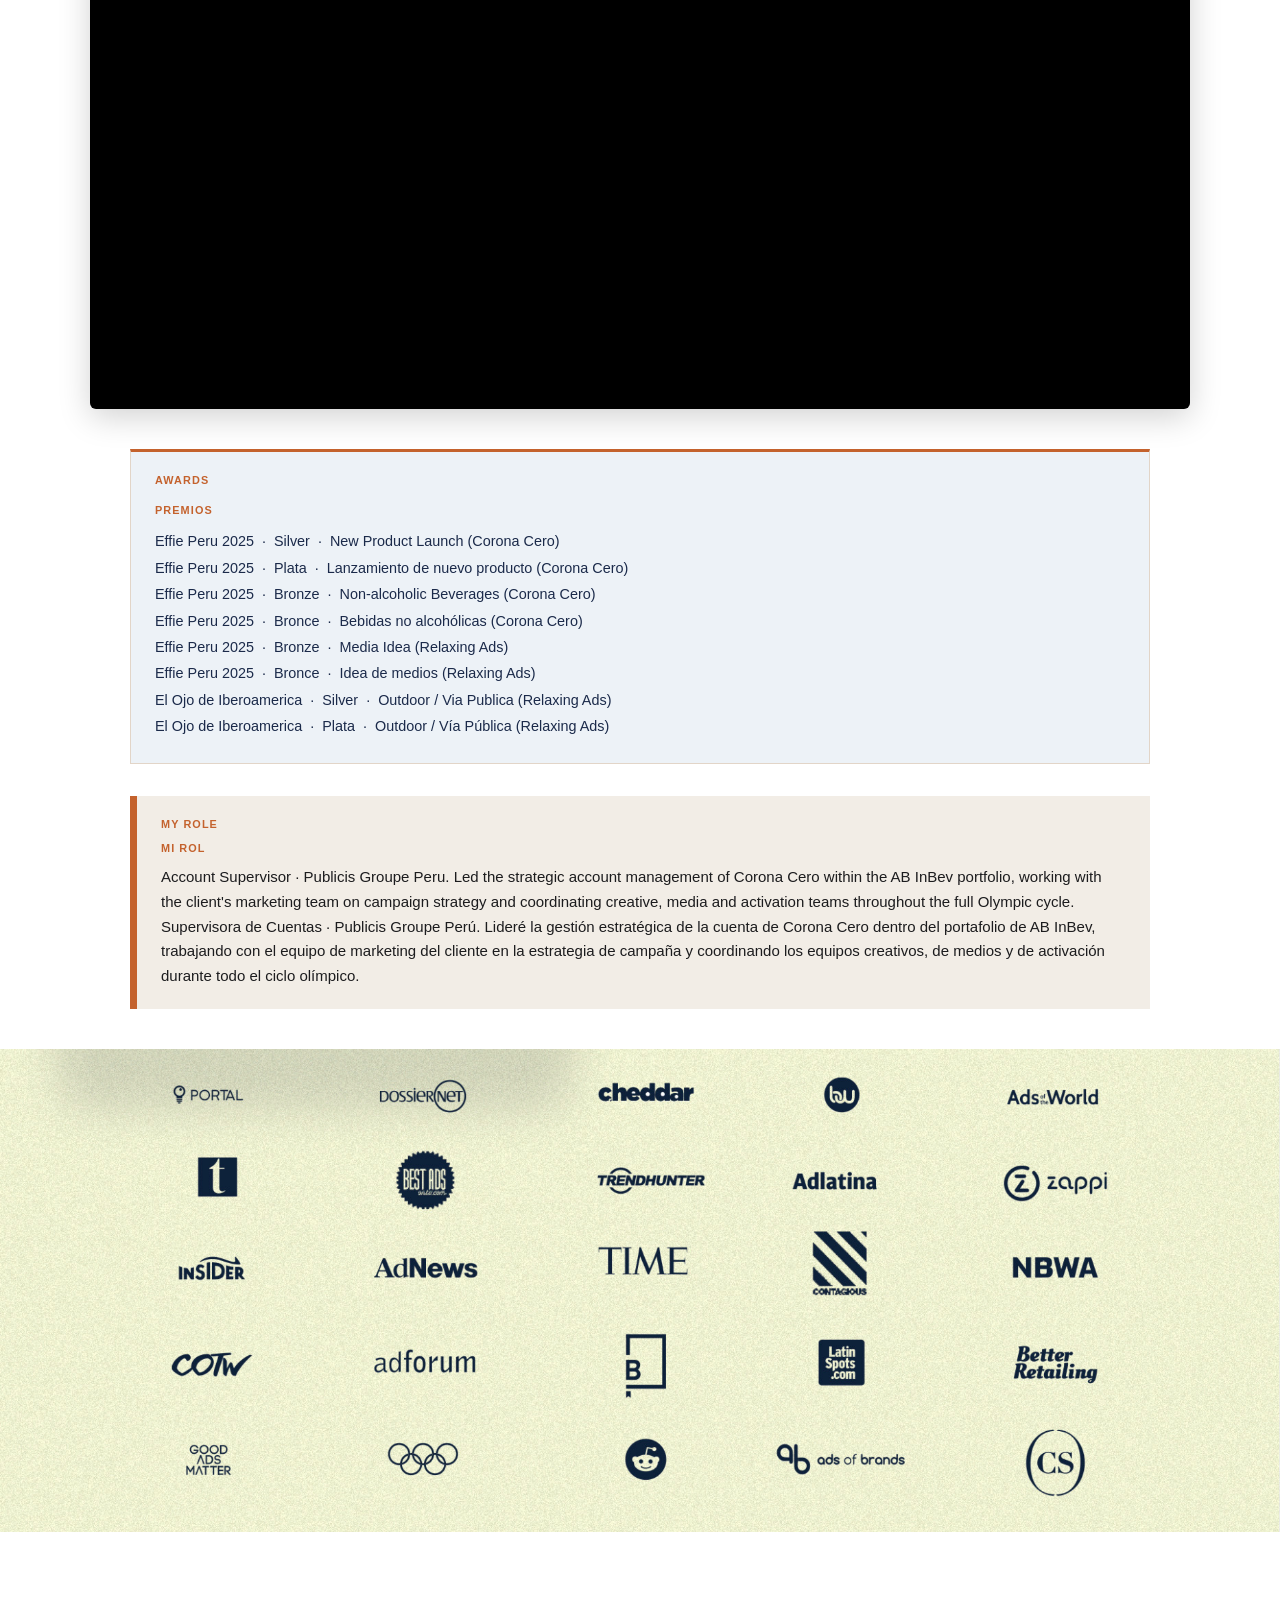
==== commit 92e918ad: "Add files via upload" ====
--- a/case-studies.html
+++ b/case-studies.html
@@ -42,8 +42,8 @@
       <span class="cs-card-badge">Cannes Lions &nbsp;·&nbsp; Effie</span>
     </div>
     <div class="cs-card-body">
-      <div class="cs-card-title lang-en">Cusqueña Amunas</div>
-      <div class="cs-card-title lang-es">Cusqueña Amunas</div>
+      <div class="cs-card-title lang-en">Cusqueña &nbsp;·&nbsp; Amunas</div>
+      <div class="cs-card-title lang-es">Cusqueña &nbsp;·&nbsp; Amunas</div>
       <div class="cs-card-sub lang-en">AB InBev &nbsp;·&nbsp; Brand Purpose</div>
       <div class="cs-card-sub lang-es">AB InBev &nbsp;·&nbsp; Propósito de Marca</div>
       <div class="cs-card-metrics">
@@ -160,8 +160,8 @@
 
     <p class="cs-num">Case 01 / 04</p>
 
-    <h2 class="cs-title lang-en">Cusqueña<br>Amunas</h2>
-    <h2 class="cs-title lang-es">Cusqueña<br>Amunas</h2>
+    <h2 class="cs-title lang-en">Cusqueña &nbsp;·&nbsp; Amunas</h2>
+    <h2 class="cs-title lang-es">Cusqueña &nbsp;·&nbsp; Amunas</h2>
 
     <p class="cs-claim lang-en">Water sowing. A pre-Inca infrastructure project turned into a brand purpose campaign that changed lives, and won at Cannes.</p>
     <p class="cs-claim lang-es">Siembra de agua. Un proyecto de infraestructura pre-Inca convertido en campaña de propósito de marca que cambió vidas, y ganó en Cannes.</p>
@@ -215,7 +215,7 @@
     <p class="cs-label lang-en">The Problem</p>
     <p class="cs-label lang-es">El Problema</p>
     <h3 class="cs-headline lang-en">Peru's water crisis threatened the communities at the heart of Cusqueña's brand identity.</h3>
-    <h3 class="cs-headline lang-es">La crisis hídrica en Perú amenazaba a las comunidades que están en el corazón de la identidad de Cusqueña.</h3>
+    <h3 class="cs-headline lang-es">La crisis hídrica en Perú amenazaba a las comunidades de donde nace la identidad de Cusqueña.</h3>
     <p class="cs-body lang-en">Peru faces a growing water crisis that disproportionately affects rural highland communities. The amunas, pre-Inca irrigation systems designed to capture rainwater and distribute it during the dry season, had gone decades without maintenance. The degradation of these canals was leaving without water the same communities that historically depended on them. For Cusqueña, a brand whose identity is built on water and Andean territory, ignoring that reality had become an increasingly difficult contradiction to sustain.</p>
     <p class="cs-body lang-es">Perú enfrenta una crisis hídrica creciente que afecta especialmente a las comunidades rurales altoandinas. Las amunas, sistemas de irrigación pre-Inca diseñados para captar agua de lluvia y distribuirla durante la época de sequía, llevaban décadas sin mantenimiento. La degradación de estos canales dejaba sin agua a las mismas comunidades que históricamente dependieron de ellos. Para Cusqueña, una marca cuya identidad está construida sobre el agua y el territorio andino, ignorar esa realidad era una contradicción cada vez más difícil de sostener.</p>
 
@@ -272,7 +272,7 @@
 
     <!-- Earned media wall -->
     <div class="cs-press-wall">
-      <img src="amunas-press.png" alt="Cusqueña Amunas — global earned media coverage">
+      <img src="amunas-press.jpg" alt="Cusqueña Amunas — global earned media coverage" loading="lazy">
     </div>
 
   </div><!-- /second bg -->
@@ -347,7 +347,7 @@
 
   <!-- Hero image — full bleed -->
   <div class="cs-hero-img">
-    <img src="toybank-hero.jpg" alt="Scotiabank Toybank — campaign key visual">
+    <img src="toybank-hero.jpg" alt="Scotiabank Toybank — campaign key visual" loading="lazy">
   </div>
 
   <p class="cs-label lang-en">The Problem</p>
@@ -477,9 +477,9 @@
 
   <!-- Image trio: paraglider · van · hammock AR — full bleed edge to edge -->
   <div class="cs-img-trio">
-    <img src="corona-paragliding.png" alt="Corona paraglider over Lima seafront">
-    <img src="corona-van.png" alt="Corona branded VW van activation">
-    <img src="corona-hammock.png" alt="Corona CGI giant hammock AR filter" style="object-position: center top">
+    <img src="corona-paragliding.jpg" alt="Corona paraglider over Lima seafront" loading="lazy">
+    <img src="corona-van.jpg" alt="Corona branded VW van activation" loading="lazy">
+    <img src="corona-hammock.jpg" alt="Corona CGI giant hammock AR filter" style="object-position: center top" loading="lazy">
   </div>
 
   <div class="my-role">
@@ -616,7 +616,7 @@
 
   <!-- Earned media wall — Relaxing Ads -->
   <div class="cs-press-wall">
-    <img src="coronacero-press.png" alt="Corona Cero Relaxing Ads — earned media coverage">
+    <img src="coronacero-press.jpg" alt="Corona Cero Relaxing Ads — earned media coverage" loading="lazy">
   </div>
 
 </div><!-- /case04 -->
--- a/style.css
+++ b/style.css
@@ -964,42 +964,28 @@
   list-style: none;
 }
 
-/* Light-bg logos — multiply removes white background on cream */
-.brand-logo--light img {
+/* Uniform single-color treatment for all logos:
+   grayscale → darken → boost contrast → multiply removes white bg on cream */
+.brand-logo img {
   height: 44px;
   width: auto;
   max-width: 160px;
   object-fit: contain;
   display: block;
-  opacity: 0.72;
+  filter: grayscale(1) brightness(0.65) contrast(1.6);
   mix-blend-mode: multiply;
-  transition: opacity 0.2s ease;
-}
-.brand-logo--light img:hover { opacity: 1; }
-
-/* Dark-bg logos — navy pill so black backdrop looks intentional */
-.brand-logo--dark {
-  background: var(--navy);
-  border-radius: 8px;
-  padding: 0.6rem 1.25rem;
-}
-.brand-logo--dark img {
-  height: 44px;
-  width: auto;
-  max-width: 160px;
-  object-fit: contain;
-  display: block;
-  opacity: 0.8;
-  mix-blend-mode: screen;
-  transition: opacity 0.2s ease;
-}
-.brand-logo--dark img:hover { opacity: 1; }
+  opacity: 0.82;
+  transition: opacity 0.2s ease, filter 0.2s ease;
+}
+.brand-logo img:hover {
+  opacity: 1;
+  filter: grayscale(1) brightness(0.55) contrast(1.8);
+}
 
 @media (max-width: 768px) {
   .brands-strip { padding: 2.5rem 1.25rem; }
   .brands-grid { gap: 1.5rem 2.5rem; }
-  .brand-logo--light img,
-  .brand-logo--dark img { height: 36px; max-width: 120px; }
+  .brand-logo img { height: 36px; max-width: 120px; }
 }
 
 /* ── FOOTER ─────────────────────────────────────────────────────────────── */
